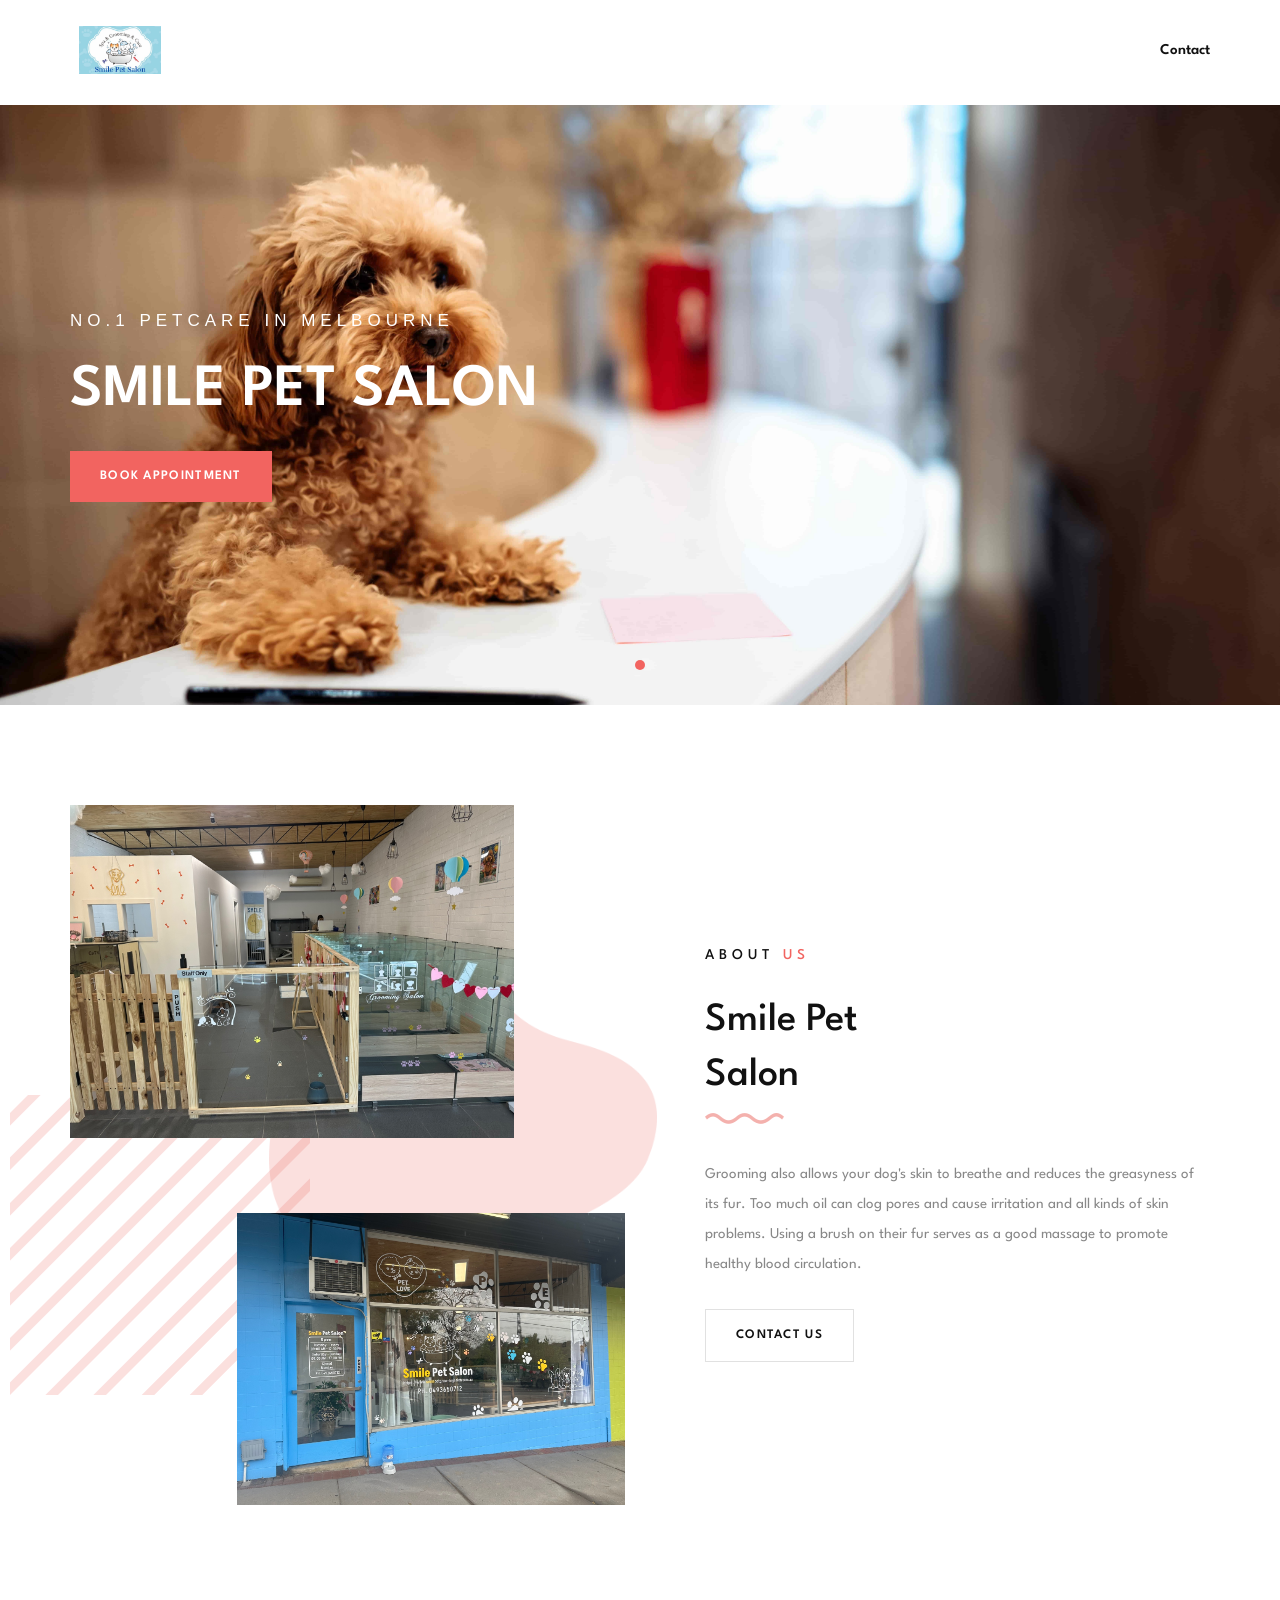
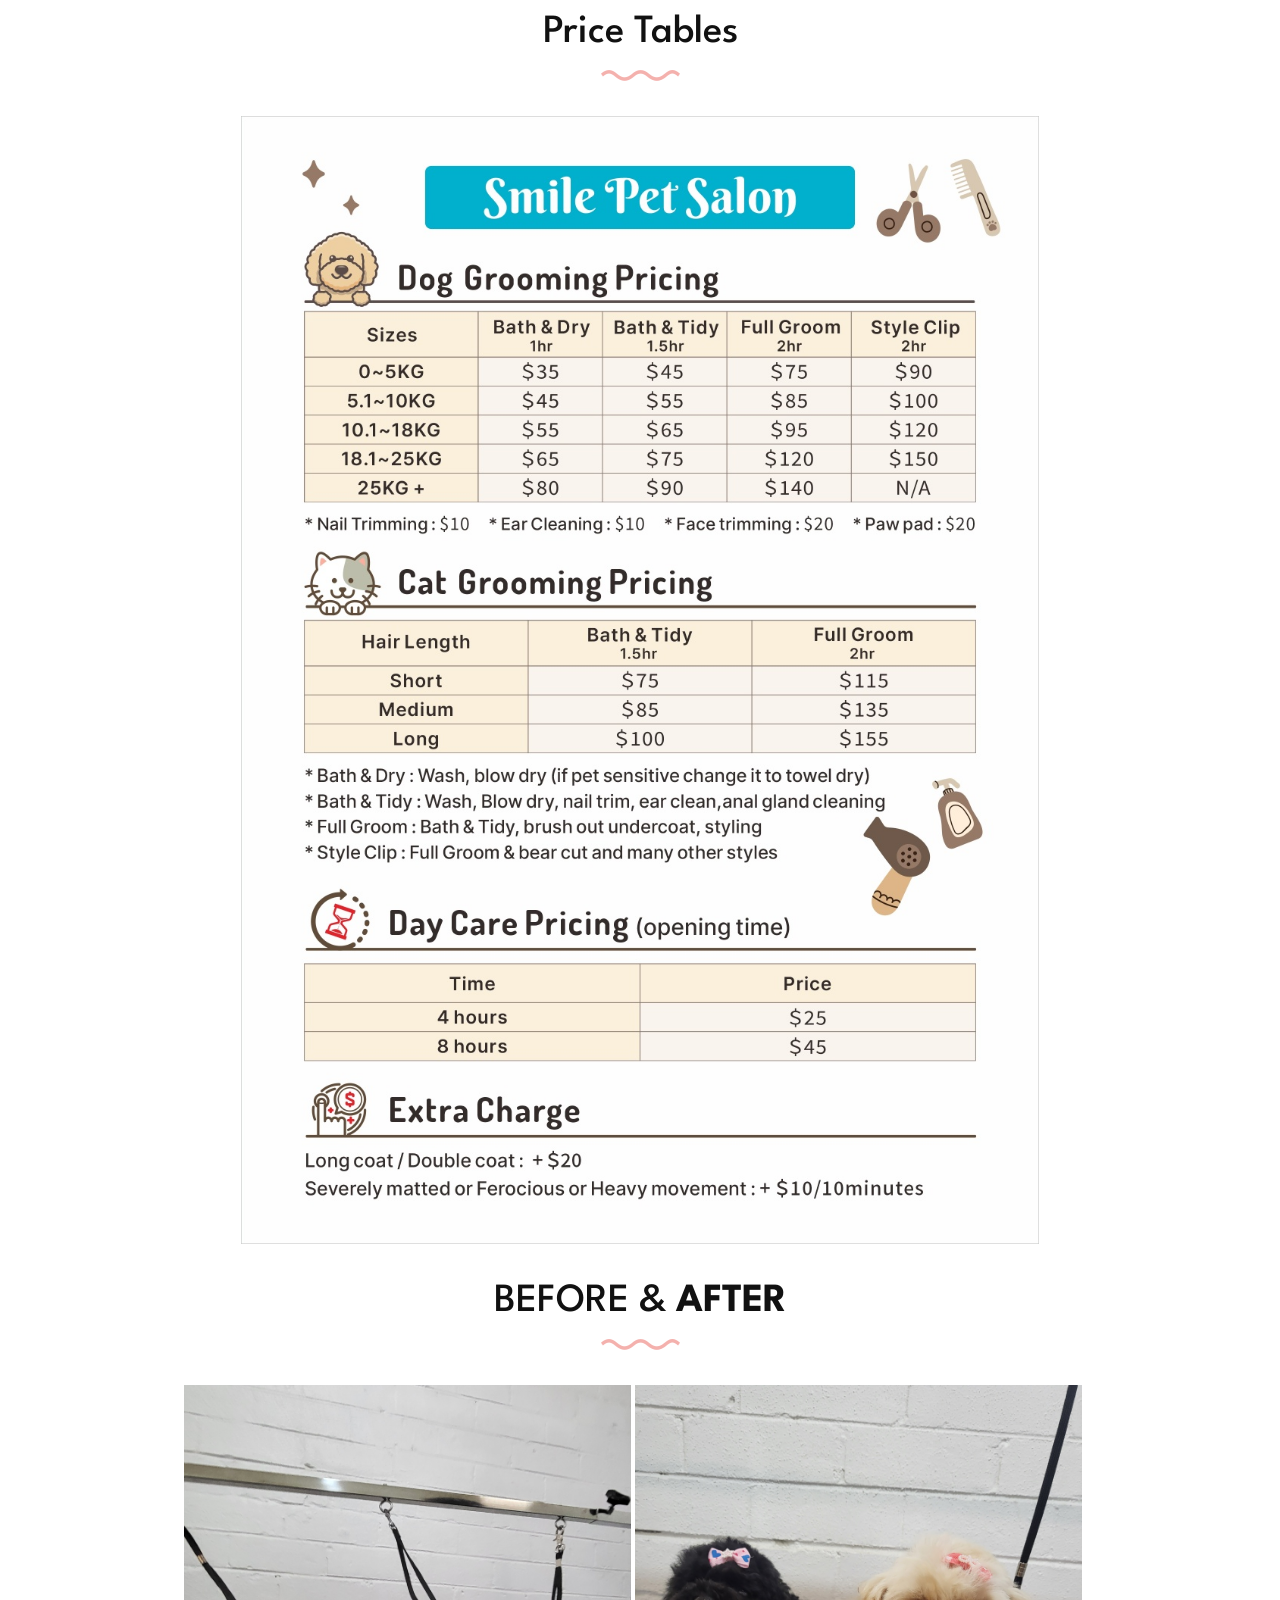
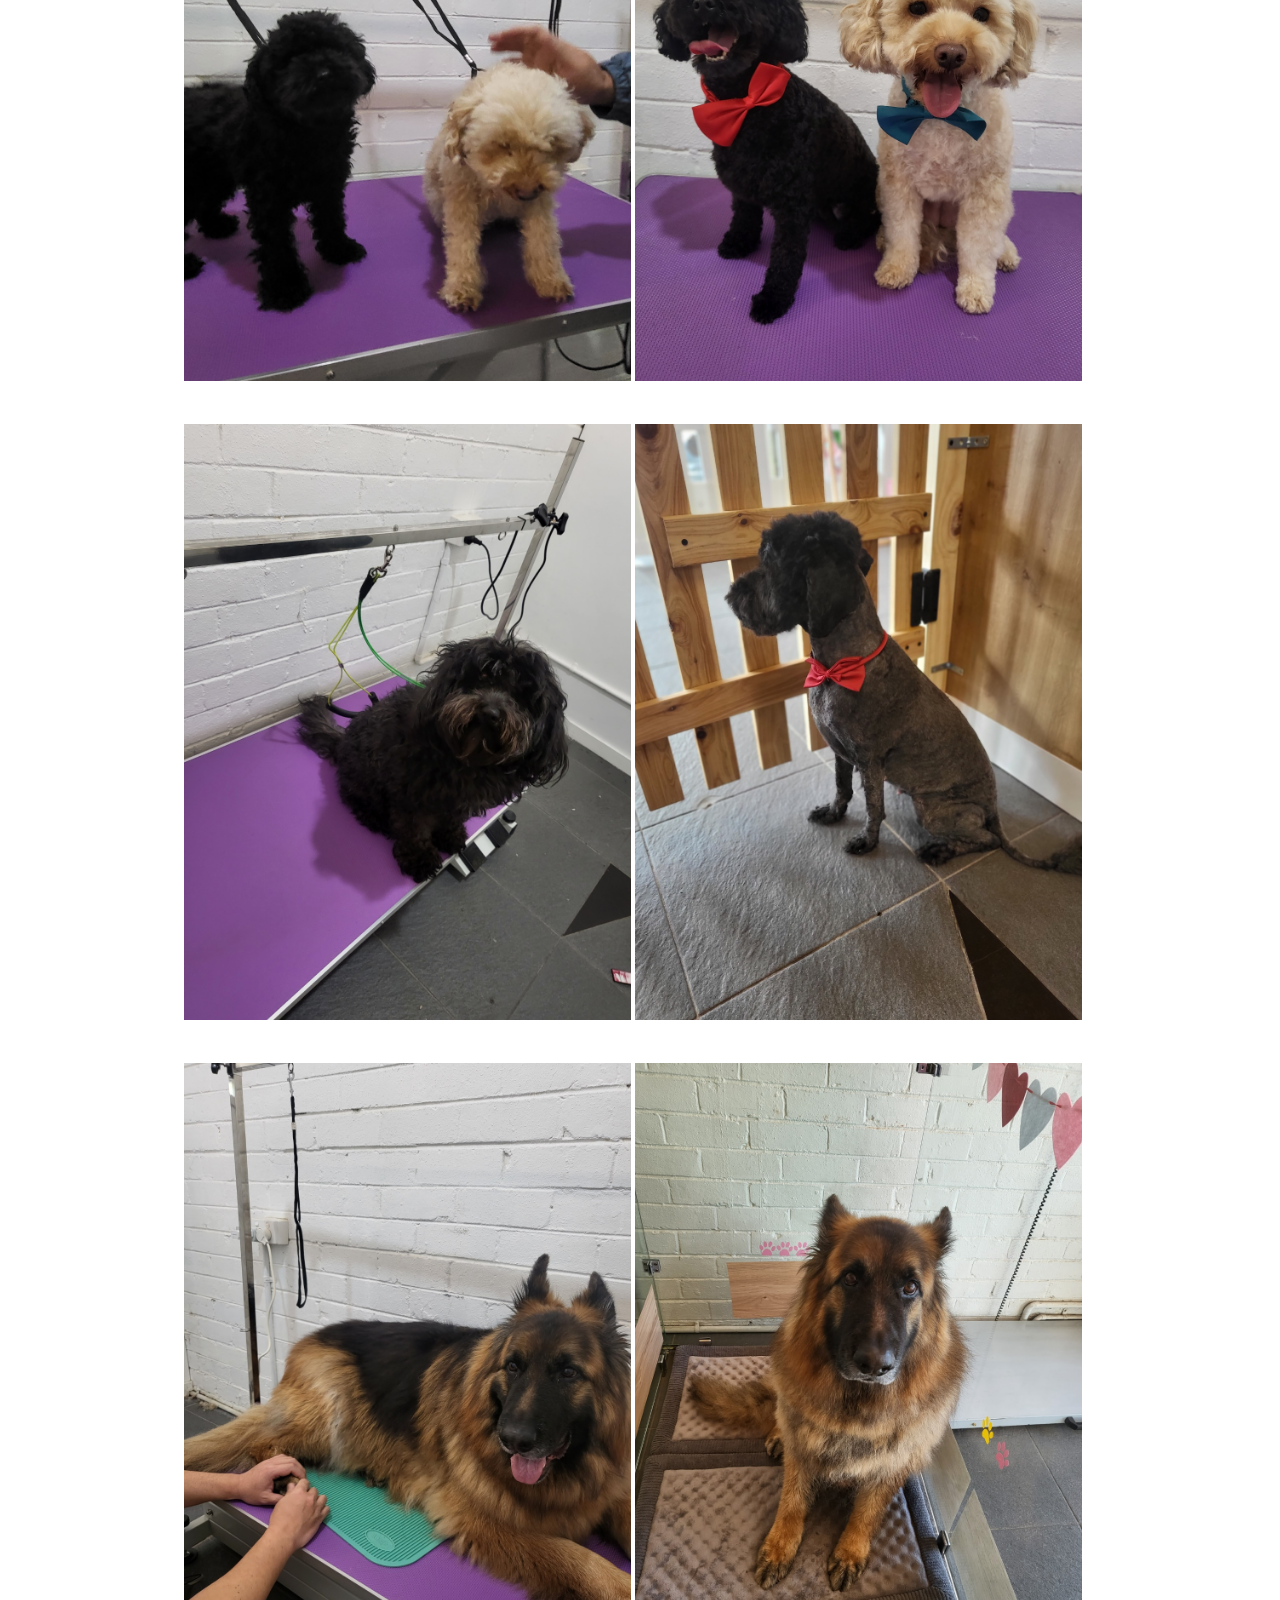
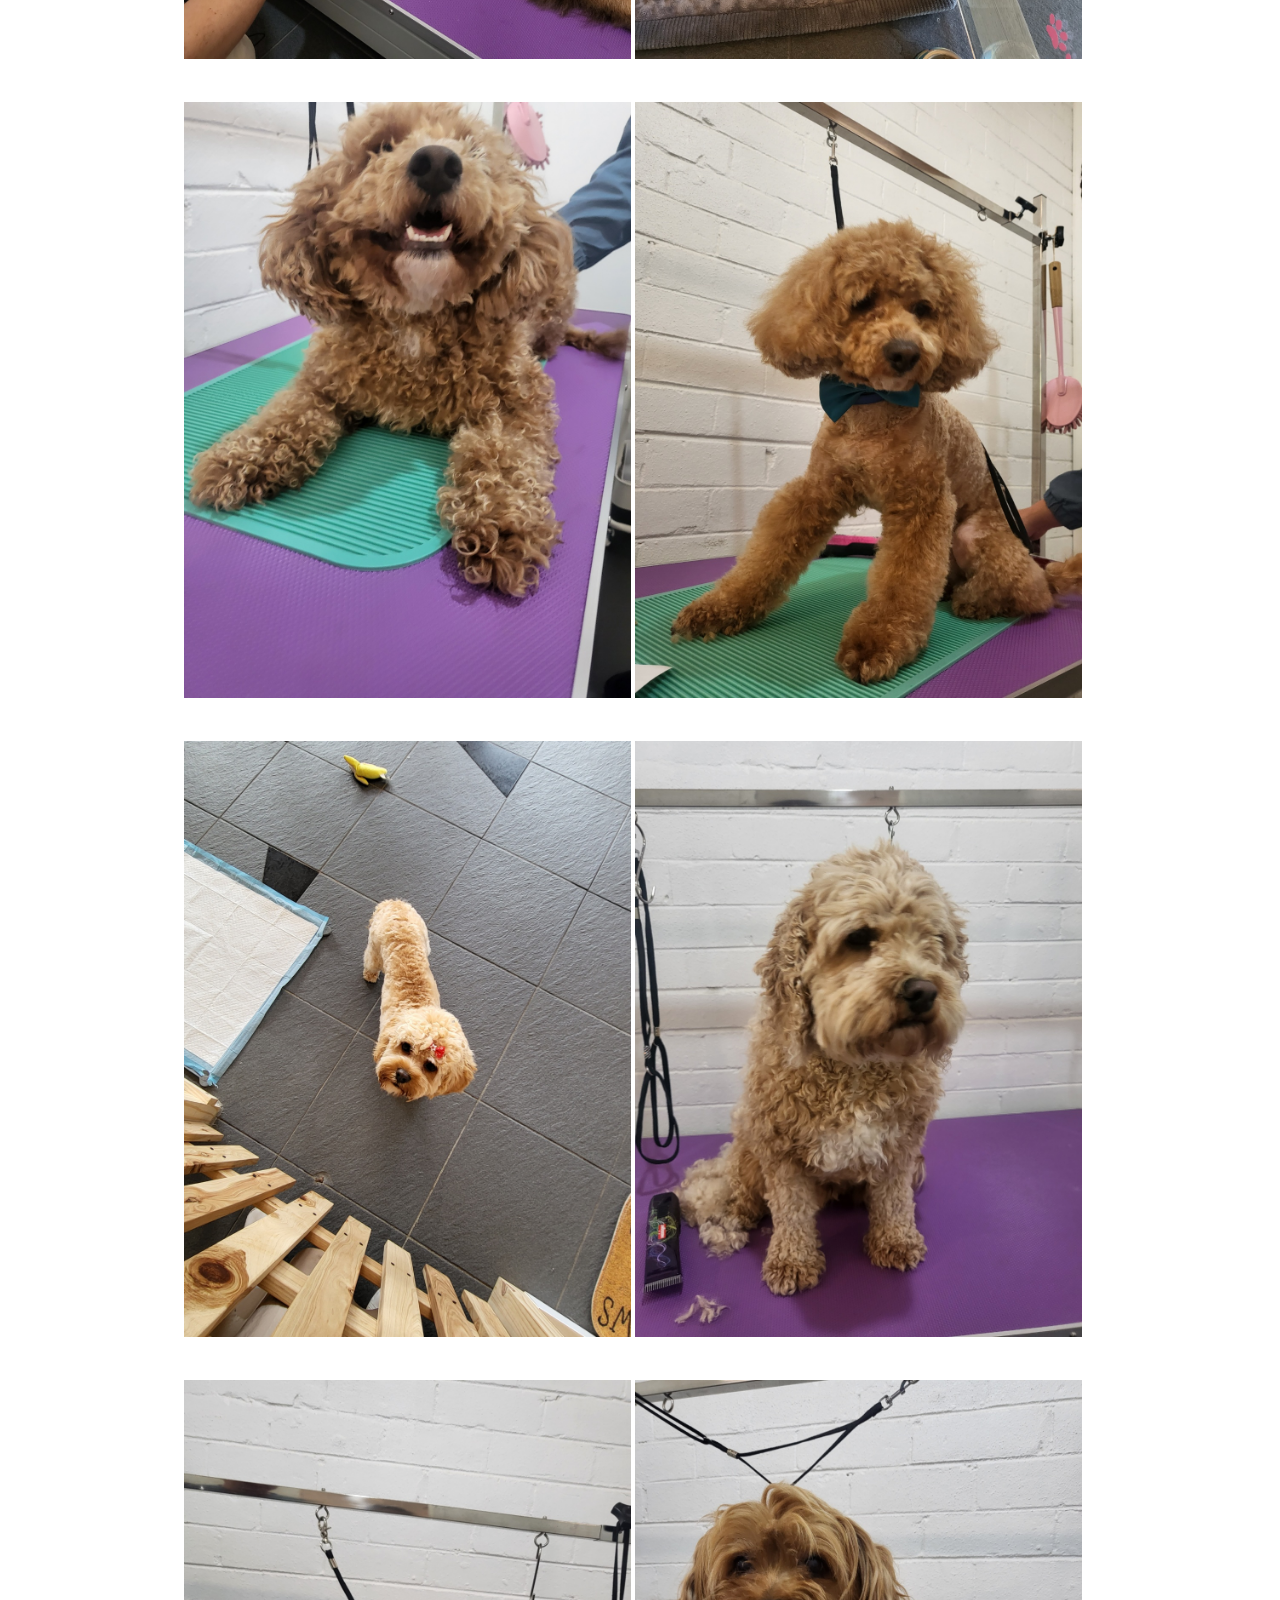
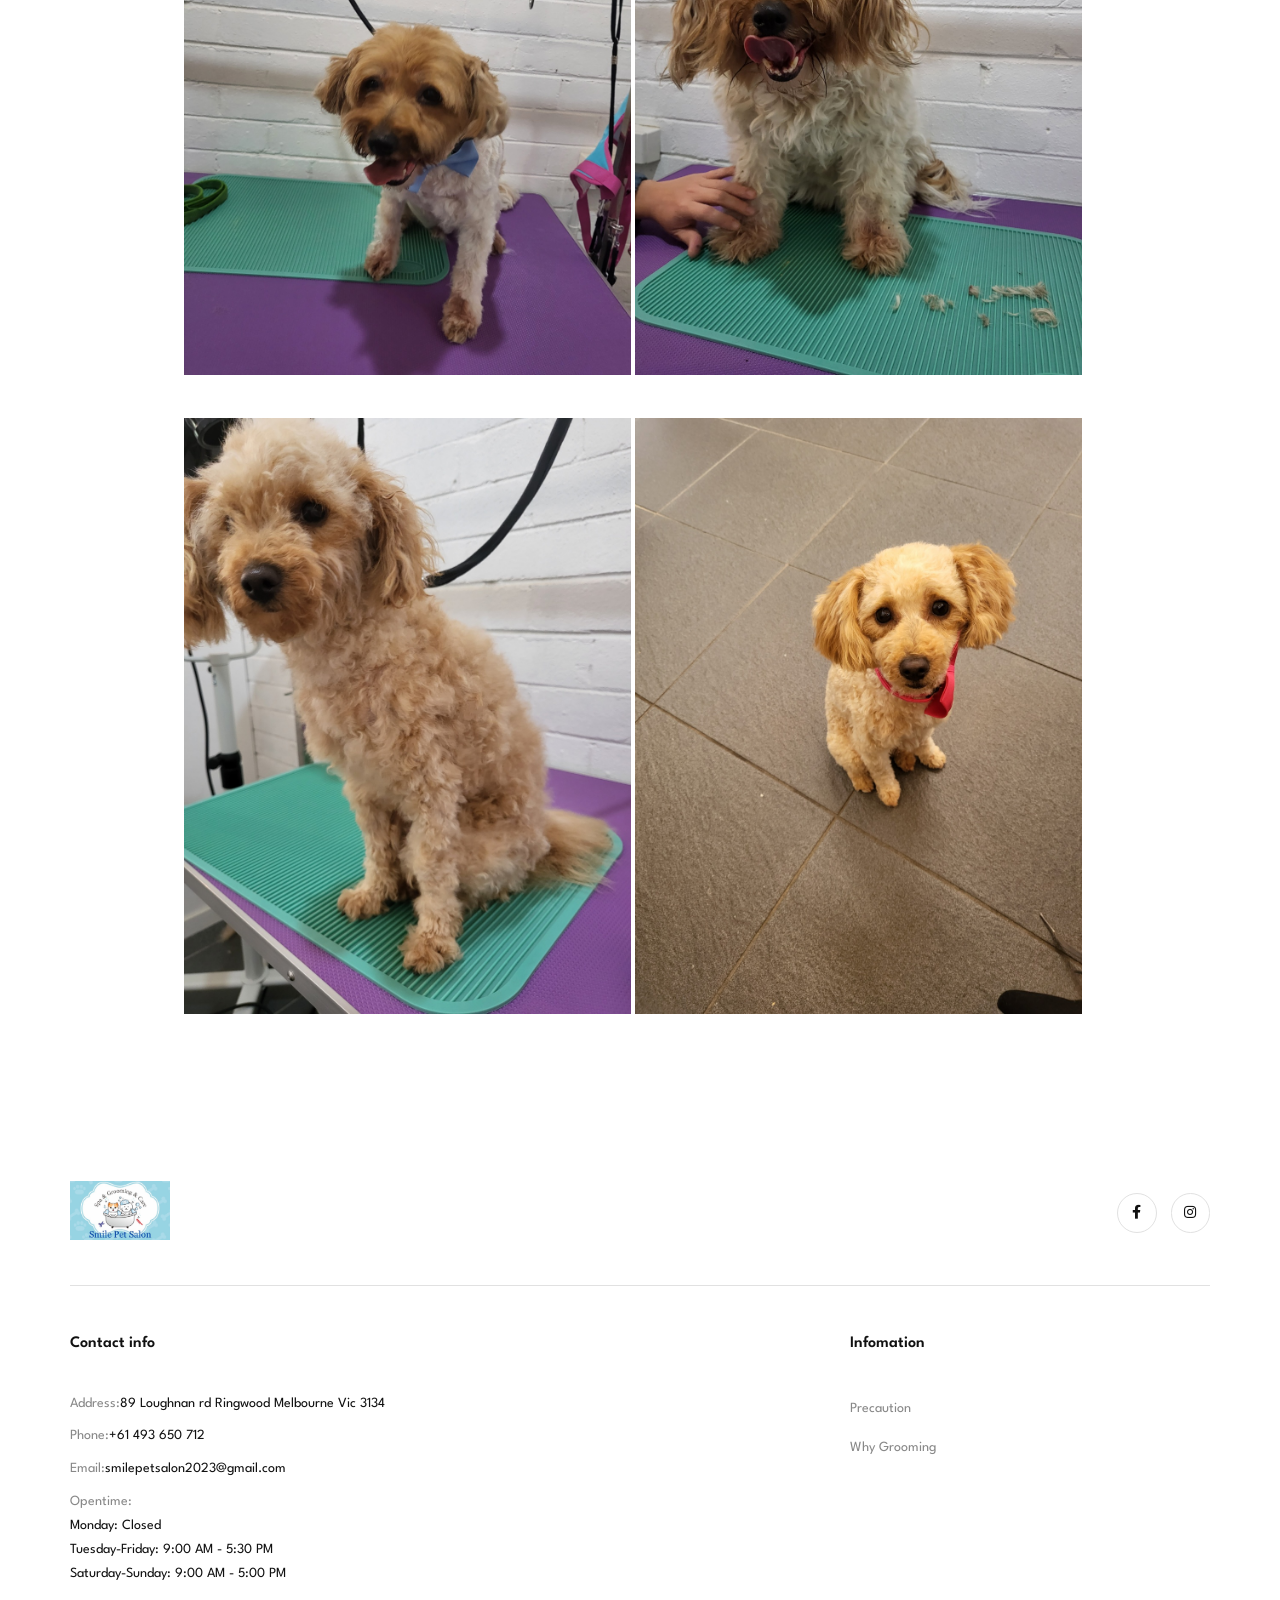
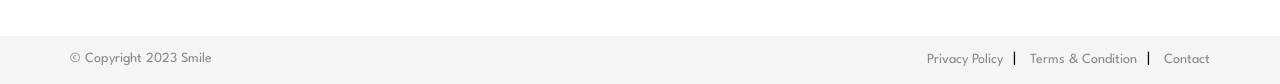
==== index.html @ 593b3abd "fix3" ====
<!DOCTYPE html>
<html lang="en">
  <head>
    <meta charset="UTF-8"/>
    <meta name="viewport" content="width=device-width, initial-scale=1.0, user-scalable=no"/>
    <meta http-equiv="X-UA-Compatible" content="ie=edge"/>
    <title>Smile Pet Grooming</title>
    <link rel="stylesheet" href="https://fonts.googleapis.com/css2?family=Spartan:wght@300;400;500;700;900&amp;display=swap"/>
    <link rel="shortcut icon" type="image/png" href="./assets/images/fav.png"/>
    <!--build:css assets/css/styles.min.css-->
    <link rel="stylesheet" href="assets/css/bootstrap.css"/>
    <link rel="stylesheet" href="https://cdnjs.cloudflare.com/ajax/libs/animate.css/4.0.0/animate.min.css"/>
    <link rel="stylesheet" href="assets/css/slick.min.css"/>
    <link rel="stylesheet" href="assets/css/fontawesome.css"/>
    <link rel="stylesheet" href="assets/css/jquery.modal.min.css"/>
    <link rel="stylesheet" href="assets/css/bootstrap-drawer.min.css"/>
    <link rel="stylesheet" href="assets/css/style.css"/>

    <link rel="stylesheet" href="assets/css/custom.css"/>
    <!--endbuild-->
  </head>
  <body>
    <!-- header -->
    <div class="header -one">
      <div class="menu -style-1">
        <div class="container">
          <div class="menu__wrapper"><a class="menu-logo" href="index.html"><img src="/assets/images/add3/logo.jpeg" alt="Logo"/></a>
                  <div class="navigator ">
                    <ul>
                      <!-- <li><a href="./service-list.html">Services</a></li>
                      <li><a href="./about.html">About</a></li> -->
                      <li><a href="./contact.html">Contact</a></li>
                    </ul>
                  </div>
                  <div class="menu-functions -black">
                    <a class="menu-icon -navbar" href="#">
                      <div class="bar"></div>
                      <div class="bar"></div>
                      <div class="bar"></div>
                    </a>
                  </div>
                  
          </div>
        </div>
      </div>
    </div>
    <div id="content">
          <div class="slider -style-1 slider-arrow-middle">
            <div class="slider__carousel">
              <div class="slider__carousel__item slider-1">
                <div class="container">
                  <div class="slider-background"><img class="slider-background" src="assets/images/main02-min.jpeg" alt="Slider background"/></div>
                  <div class="slider-content">
                    <h5 class="slider-content__subtitle" data-animation-in="fadeInUp" data-animation-delay="0.1">No.1 Petcare in Melbourne</h5>
                    <h1 class="slider-content__title" data-animation-in="fadeInUp" data-animation-delay="0.2">SMILE PET SALON
                    </h1>
                    <div data-animation-in="fadeInUp" data-animation-out="fadeInDown" data-animation-delay="0.4"><a class="btn -red" href="./contact.html">Book Appointment</a>
                    </div>
                  </div>
                </div>
              </div>
              
            </div>
          </div>
      <div class="introduction-one">
        <div class="container">
          <div class="row align-items-center">
            <div class="col-12 col-md-6">
              <div class="introduction-one-image">
                <div class="introduction-one-image__detail"><img src="assets/images/add4/about1.jpeg" alt="background" style="z-index: 4;"/><img src="assets/images/add4/about3.jpeg" alt="background"/></div>
                <div class="introduction-one-image__background">
                  <div class="background__item">
                    <div class="wrapper" ref="{bg1}"><img data-depth="0.5" src="assets/images/introduction/IntroductionOne/bg1.png" alt="background"/></div>
                  </div>
                  <div class="background__item">
                    <div class="wrapper" ref="{bg2}"><img data-depth="0.3" data-invert-x="" data-invert-y="" src="assets/images/introduction/IntroductionOne/bg2.png" alt="background"/></div>
                  </div>
                </div>
              </div>
            </div>
            <div class="col-12 col-md-6">
              <div class="introduction-one-content">
                <h5>ABOUT<span> US</span></h5>
                      <div class="section-title " style="margin-bottom: 1.875em">
                        <h2>Smile Pet </br> Salon</h2><img src="assets/images/introduction/IntroductionOne/content-deco.png" alt="Decoration"/>
                      </div>
                <p>Grooming also allows your dog's skin to breathe and reduces the greasyness of its fur. Too much oil can clog pores and cause irritation and all kinds of skin problems. Using a brush on their fur serves as a good massage to promote healthy blood circulation.</p>
                <a class="btn -white" href="./contact.html">Contact Us</a>
              </div>
            </div>
          </div>
        </div>
      </div>
      
      <div class="product-slide">

        <!-- price -->
        <div class="container">
            <div class="section-title -center" style="margin-bottom: 1.875em">
                <h2>Price Tables</h2><img src="assets/images/introduction/IntroductionOne/content-deco.png" alt="Decoration"/>
            </div>
            <div class="price-wrapper">
                <div class="priceBox">
                    <img src="/assets/images/add4/priceTable.jpeg" alt="">
                </div>
            </div>
        </div>

        <!-- Garden -->
        <!-- <div class="container">
          <div class="row align-items-center">
            <div class="col-12 col-md-6">
              <div class="introduction-one-image">
                <div class="introduction-one-image__detail">
                  <img id="introductionImage" src="assets/images/add4/garden.jpg" alt="background"/>
                </div>
                <div class="introduction-one-image__background">
                  <div class="background__item">
                    <div class="wrapper" ref="{bg1}"><img data-depth="0.5" src="assets/images/introduction/IntroductionOne/bg1.png" alt="background"/></div>
                  </div>
                  <div class="background__item">
                    <div class="wrapper" ref="{bg2}"><img data-depth="0.3" data-invert-x="" data-invert-y="" src="assets/images/introduction/IntroductionOne/bg2.png" alt="background"/></div>
                  </div>
                </div>
              </div>
            </div>
            <div class="col-12 col-md-6">
              <div class="introduction-one-content">

                      <div class="section-title " style="margin-bottom: 1.875em">
                        <h2><strong>GARDEN</strong> </br> for calm down!</h2><img src="assets/images/introduction/IntroductionOne/content-deco.png" alt="Decoration"/>
                      </div>
                <p>In our tranquil Garden of Calm, pets find peace amidst blooming tranquility, a perfect pause in their pampering journey.</p>

              </div>
            </div>
          </div>
        </div> -->



      <!-- BEFORE AFTER -->
      <div class="container">
        <div class="section-title -center" style="margin: 1.875em 0">
            <h2>BEFORE & <strong>AFTER</strong></h2><img src="assets/images/introduction/IntroductionOne/content-deco.png" alt="Decoration"/>
        </div>
        <div class="BA_wrapper">
            <!-- 1 -->
            <div class="BA_Box">
                <img class="BA_Image" src="/assets/images/add4/BA/b1.jpeg" alt="">
                <img class="BA_Image" src="/assets/images/add4/BA/a1.jpeg" alt="">
            </div>
            <h4 class="BA_caption"></h4>
            <!-- 2 -->
            <div class="BA_Box">
              <img class="BA_Image" src="/assets/images/add4/BA/b2.jpeg" alt="">
              <img class="BA_Image" src="/assets/images/add4/BA/a2.jpeg" alt="">
            </div>
            <h4 class="BA_caption"></h4>
            <!-- 3 -->
            <div class="BA_Box">
              <img class="BA_Image" src="/assets/images/add4/BA/b3.jpeg" alt="">
              <img class="BA_Image" src="/assets/images/add4/BA/a3.jpeg" alt="">
            </div>
            <h4 class="BA_caption"></h4>
            <!-- 4 -->
            <div class="BA_Box">
              <img class="BA_Image" src="/assets/images/add4/BA/b4.jpeg" alt="">
              <img class="BA_Image" src="/assets/images/add4/BA/a4.jpeg" alt="">
            </div>
            <h4 class="BA_caption"></h4>
            <!-- 5 -->
            <div class="BA_Box">
              <img class="BA_Image" src="/assets/images/add4/BA/b5.jpeg" alt="">
              <img class="BA_Image" src="/assets/images/add4/BA/a5.jpeg" alt="">
            </div>
            <h4 class="BA_caption"></h4>
            <!-- 6 -->
            <div class="BA_Box">
              <img class="BA_Image" src="/assets/images/add4/BA/b6.jpeg" alt="">
              <img class="BA_Image" src="/assets/images/add4/BA/a6.jpeg" alt="">
            </div>
            <h4 class="BA_caption"></h4>
            <!-- 7 -->
            <div class="BA_Box">
              <img class="BA_Image" src="/assets/images/add4/BA/b7.jpeg" alt="">
              <img class="BA_Image" src="/assets/images/add4/BA/a7.jpeg" alt="">
            </div>
            <h4 class="BA_caption"></h4>
        </div>
      </div>




    </div>
      
    
      

      <!-- footer -->
      <div class="footer-one">
        <div class="container">
          <div class="footer-one__header">
            <div class="footer-one__header__logo"><a href="/homepages/homepage1"><img src="/assets/images/add3/logo.jpeg" alt="Logo"/></a></div>
            
            <div class="footer-one__header__social">
                    <div class="social-icons -border">
                      <ul>
                        <li><a href="https://www.facebook.com/profile.php?id=61552562766010" style="'color: undefined'"><i class="fab fa-facebook-f"></i></a></li>
                        <!-- <li><a href="https://twitter.com" style="'color: undefined'"><i class="fab fa-twitter"></i></a></li> -->
                        <li><a href="https://www.instagram.com/smilepetsalon/" style="'color: undefined'"><i class="fab fa-instagram"> </i></a></li>
                        <!-- <li><a href="https://www.youtube.com/" style="'color: undefined'"><i class="fab fa-youtube"></i></a></li> -->
                      </ul>
                    </div>
            </div>
          </div>
          <div class="footer-one__body">
            <div class="row">
              <div class="col-12 col-md-6 col-lg-8">
                <div class="footer__section -info">
                  <h5 class="footer-title">Contact info</h5>
                  <p>Address:<span>89 Loughnan rd Ringwood Melbourne Vic 3134</span></p>
                  <p>Phone:<span>+61 493 650 712</span></p>
                  <p>Email:<span>smilepetsalon2023@gmail.com</span></p>
                  <p>Opentime:<span><br>Monday: Closed <br> Tuesday-Friday: 9:00 AM - 5:30 PM <br> Saturday-Sunday: 9:00 AM - 5:00 PM</span></p>

                </div>
              </div>
              <div class="col-12 col-md-6 col-lg-4">
                <div class="footer__section -links">
                  <div class="row">
                    
                    <div class="col-12 col-sm-6">
                      <h5 class="footer-title">Infomation</h5>
                      <ul>
                        <!-- <li><a href="about.html">About us</a></li> -->
                        <li><a href="./precaution.html">Precaution</a></li>
                        <li><a href="./whygrooming.html">Why Grooming</a></li>
                        <!-- <li><a href="contact.html">Terms &amp; Condition</a></li> -->
                      </ul>
                    </div>
                  </div>
                </div>
              </div>
            </div>
          </div>
        </div>
        <div class="footer-one__footer">
          <div class="container">
            <div class="footer-one__footer__wrapper">
              <p>© Copyright 2023 Smile</p>
              <ul>
                <li><a href="contact.html">Privacy Policy</a></li>
                <li><a href="contact.html">Terms &amp; Condition</a></li>
                <li><a href="contact.html">Contact</a></li>
              </ul>
            </div>
          </div>
        </div>
      </div>



      <!-- mobile drawer -->

      <div class="drawer drawer-right slide" id="mobile-menu-drawer" tabindex="-1" role="dialog" aria-labelledby="drawer-demo-title" aria-hidden="true">
        <div class="drawer-content drawer-content-scrollable" role="document">
          <div class="drawer-body">
            <div class="cart-sidebar">
              <div class="cart-items__wrapper">
                <div class="navigation-sidebar">

                  <div class="navigator-mobile">
                    <ul>
                      <li><a href="index.html">Home</a></li>
                      <!-- <li><a href="services.html">Services</a></li>
                      <li><a href="about.html">About</a></li> -->

                      <li><a href="contact.html">Contact</a></li>
                    </ul>
                  </div>
                  
                  <div class="social-icons ">
                    <ul>
                      <li><a href="https://www.facebook.com/profile.php?id=61552562766010" style="'color: undefined'"><i class="fab fa-facebook-f"></i></a></li>
                      <li><a href="https://www.instagram.com/smilepetsalon/" style="'color: undefined'"><i class="fab fa-instagram"> </i></a></li>
                    </ul>
                  </div>
                </div>
              </div>
            </div>
          </div>
        </div>
      </div>
      
    </div>
    <!--build:js assets/js/main.min.js-->
    <script src="./assets/js/jquery-3.5.1.min.js"></script>
    <script src="./assets/js/parallax.min.js"></script>
    <script src="./assets/js/slick.min.js"></script>
    <script src="./assets/js/jquery.validate.min.js"></script>
    <script src="./assets/js/jquery.modal.min.js"></script>
    <script src="./assets/js/bootstrap-drawer.min.js"></script>
    <script src="./assets/js/jquery.countdown.min.js"></script>
    <script src="./assets/js/main.min.js"></script>
    <!--endbuild-->
  </body>
</html>
---- assets/css/style.css ----
html,
body {
  padding: 0;
  margin: 0;
  font-family: "Spartan", sans-serif;
  font-weight: normal;
  font-size: 16px; }
  @media only screen and (max-width: 992px) {
    html,
    body {
      font-size: 15px; }
    
    }
  @media only screen and (max-width: 768px) {
    html,
    body {
      font-size: 14px; } 
    
      
    }

* {
  box-sizing: border-box; }

html {
  line-height: 1;
  /* 1 */
  -webkit-text-size-adjust: 100%;
  /* 2 */ }

body {
  margin: 0;
  overflow-x: hidden; }

main {
  display: block; }

h1,
h2,
h3,
h4,
h5,
h6,
p,
ul,
li {
  margin: 0;
  padding: 0; }

hr {
  box-sizing: content-box;
  /* 1 */
  height: 1;
  /* 1 */
  overflow: visible;
  /* 2 */ }

pre {
  font-family: monospace, monospace;
  /* 1 */
  font-size: 1em;
  /* 2 */ }

a {
  background-color: transparent; }

abbr[title] {
  border-bottom: none;
  /* 1 */
  text-decoration: underline;
  /* 2 */
  text-decoration: underline dotted;
  /* 2 */ }

b,
strong {
  font-weight: bolder; }

code,
kbd,
samp {
  font-family: monospace, monospace;
  /* 1 */
  font-size: 1em;
  /* 2 */ }

small {
  font-size: 80%; }

sub,
sup {
  font-size: 75%;
  line-height: 0;
  position: relative;
  vertical-align: baseline; }

sub {
  bottom: -0.25em; }

sup {
  top: -0.5em; }

img {
  border-style: none; }

button {
  cursor: pointer; }

button,
input,
optgroup,
select,
textarea {
  font-family: inherit;
  /* 1 */
  font-size: 100%;
  /* 1 */
  line-height: 1.15;
  /* 1 */
  margin: 0;
  /* 2 */ }

button,
input {
  /* 1 */
  overflow: visible; }

button,
select {
  /* 1 */
  text-transform: none; }

button:focus,
select:focus {
  outline: 0;
  box-shadow: none; }

input:focus {
  outline: 0; }

button,
[type="button"],
[type="reset"],
[type="submit"] {
  -webkit-appearance: button; }

button::-moz-focus-inner,
[type="button"]::-moz-focus-inner,
[type="reset"]::-moz-focus-inner,
[type="submit"]::-moz-focus-inner {
  border-style: none;
  padding: 0; }

button:-moz-focusring,
[type="button"]:-moz-focusring,
[type="reset"]:-moz-focusring,
[type="submit"]:-moz-focusring {
  outline: 1px dotted ButtonText; }

fieldset {
  padding: 0.35em 0.75em 0.625em; }

legend {
  box-sizing: border-box;
  /* 1 */
  color: inherit;
  /* 2 */
  display: table;
  /* 1 */
  max-width: 100%;
  /* 1 */
  padding: 0;
  /* 3 */
  white-space: normal;
  /* 1 */ }

progress {
  vertical-align: baseline; }

textarea {
  overflow: auto; }

[type="checkbox"],
[type="radio"] {
  box-sizing: border-box;
  /* 1 */
  padding: 0;
  /* 2 */ }

[type="number"]::-webkit-inner-spin-button,
[type="number"]::-webkit-outer-spin-button {
  height: auto; }

[type="search"] {
  -webkit-appearance: textfield;
  /* 1 */
  outline-offset: -2px;
  /* 2 */ }

[type="search"]::-webkit-search-decoration {
  -webkit-appearance: none; }

::-webkit-file-upload-button {
  -webkit-appearance: button;
  /* 1 */
  font: inherit;
  /* 2 */ }

details {
  display: block; }

summary {
  display: list-item; }

template {
  display: none; }

[hidden] {
  display: none; }

@font-face {
  font-family: "Braga";
  src: url("../fonts/BragaRegular.eot");
  src: url("../fonts/BragaRegular.eot") format("embedded-opentype"), url("../fonts/BragaRegular.woff") format("woff"), url("../fonts/BragaRegular.woff2") format("woff2"), url("../fonts/BragaRegular.ttf") format("truetype"), url("../fonts/BragaRegular.otf") format("opentype"); }

.container-full-half {
  max-width: 1700px;
  width: 100%;
  padding-right: 35px;
  padding-left: 35px;
  margin-right: auto;
  margin-left: auto; }
  @media (max-width: 1199.98px) {
    .container-full-half {
      padding-left: 15px;
      padding-right: 15px; } }

.accordion-group {
  border-bottom: 1px solid #e1e1e1;
  padding: 1.25em 0; }
  .accordion-group:last-child {
    border-bottom: 0; }
  .accordion-group.active .accordion-header:after {
    content: "\f106"; }

.accordion-header {
  cursor: pointer; }
  .accordion-header:after {
    content: "\f107";
    font-family: "Font Awesome 5 Pro";
    display: inline-block;
    font-size: 14px;
    float: right;
    font-weight: 500; }
  .accordion-header > a {
    color: #111;
    font-size: 1.25em;
    font-weight: 600;
    text-decoration: none;
    line-height: 1;
    transition: 0.2s ease-in-out;
    cursor: pointer; }
    .accordion-header > a:hover {
      color: #f26460; }

.accordion-content {
  margin-left: 0;
  margin-top: 0.9375em; }

.add-to-cart {
  position: relative;
  height: 3.125em;
  display: inline-block;
  padding: 0 1.875em 0 4.375em;
  border-radius: 999px;
  border: 1px solid #e1e1e1;
  cursor: pointer;
  transition: 0.2s ease-in-out; }
  .add-to-cart.-dark, .blog-sidebar__section.-newsletter .blog-sidebar-newsletter .mc-form button.add-to-cart, .footer-one__header__newsletter .footer-one-newsletter .mc-form button.add-to-cart {
    background-color: #111; }
    .add-to-cart.-dark h5, .blog-sidebar__section.-newsletter .blog-sidebar-newsletter .mc-form button.add-to-cart h5, .footer-one__header__newsletter .footer-one-newsletter .mc-form button.add-to-cart h5 {
      color: #fff; }
  .add-to-cart.-disable {
    pointer-events: none;
    cursor: not-allowed;
    opacity: 0.5;
    padding: 0 4.375em 0 1.875em; }
    .add-to-cart.-disable .btn, .add-to-cart.-disable .blog-sidebar__section.-newsletter .blog-sidebar-newsletter .mc-form button, .blog-sidebar__section.-newsletter .blog-sidebar-newsletter .mc-form .add-to-cart.-disable button, .add-to-cart.-disable .paginator li button, .paginator li .add-to-cart.-disable button, .add-to-cart.-disable .category-two .slick-arrow, .category-two .add-to-cart.-disable .slick-arrow, .add-to-cart.-disable .footer-one__header__newsletter .footer-one-newsletter .mc-form button, .footer-one__header__newsletter .footer-one-newsletter .mc-form .add-to-cart.-disable button, .add-to-cart.-disable .footer-two__content .footer-two-newsletter .mc-form button, .footer-two__content .footer-two-newsletter .mc-form .add-to-cart.-disable button, .add-to-cart.-disable .product-detail__slide-two__small .slick-arrow, .product-detail__slide-two__small .add-to-cart.-disable .slick-arrow, .add-to-cart.-disable .product-tab-slide__content .slick-arrow, .product-tab-slide__content .add-to-cart.-disable .slick-arrow, .add-to-cart.-disable .slider.-style-3 .slider__carousel .slick-arrow, .slider.-style-3 .slider__carousel .add-to-cart.-disable .slick-arrow, .add-to-cart.-disable .testimonial-three .slick-arrow, .testimonial-three .add-to-cart.-disable .slick-arrow {
      left: 100%;
      transform: translateX(-100%); }
  .add-to-cart .btn, .add-to-cart .blog-sidebar__section.-newsletter .blog-sidebar-newsletter .mc-form button, .blog-sidebar__section.-newsletter .blog-sidebar-newsletter .mc-form .add-to-cart button, .add-to-cart .paginator li button, .paginator li .add-to-cart button, .add-to-cart .category-two .slick-arrow, .category-two .add-to-cart .slick-arrow, .add-to-cart .footer-one__header__newsletter .footer-one-newsletter .mc-form button, .footer-one__header__newsletter .footer-one-newsletter .mc-form .add-to-cart button, .add-to-cart .footer-two__content .footer-two-newsletter .mc-form button, .footer-two__content .footer-two-newsletter .mc-form .add-to-cart button, .add-to-cart .product-detail__slide-two__small .slick-arrow, .product-detail__slide-two__small .add-to-cart .slick-arrow, .add-to-cart .product-tab-slide__content .slick-arrow, .product-tab-slide__content .add-to-cart .slick-arrow, .add-to-cart .slider.-style-3 .slider__carousel .slick-arrow, .slider.-style-3 .slider__carousel .add-to-cart .slick-arrow, .add-to-cart .testimonial-three .slick-arrow, .testimonial-three .add-to-cart .slick-arrow {
    position: absolute;
    left: 0;
    top: 0;
    height: 3.84615em;
    width: 3.84615em;
    padding: 0;
    line-height: 3.84615em;
    transition: 0.2s ease-in-out; }
  .add-to-cart h5 {
    color: #111;
    font-size: 0.8125em;
    font-weight: 600;
    line-height: 3.84615em;
    text-transform: uppercase; }
  .add-to-cart:hover {
    padding: 0 4.375em 0 1.875em; }
    .add-to-cart:hover .btn, .add-to-cart:hover .blog-sidebar__section.-newsletter .blog-sidebar-newsletter .mc-form button, .blog-sidebar__section.-newsletter .blog-sidebar-newsletter .mc-form .add-to-cart:hover button, .add-to-cart:hover .paginator li button, .paginator li .add-to-cart:hover button, .add-to-cart:hover .category-two .slick-arrow, .category-two .add-to-cart:hover .slick-arrow, .add-to-cart:hover .footer-one__header__newsletter .footer-one-newsletter .mc-form button, .footer-one__header__newsletter .footer-one-newsletter .mc-form .add-to-cart:hover button, .add-to-cart:hover .footer-two__content .footer-two-newsletter .mc-form button, .footer-two__content .footer-two-newsletter .mc-form .add-to-cart:hover button, .add-to-cart:hover .product-detail__slide-two__small .slick-arrow, .product-detail__slide-two__small .add-to-cart:hover .slick-arrow, .add-to-cart:hover .product-tab-slide__content .slick-arrow, .product-tab-slide__content .add-to-cart:hover .slick-arrow, .add-to-cart:hover .slider.-style-3 .slider__carousel .slick-arrow, .slider.-style-3 .slider__carousel .add-to-cart:hover .slick-arrow, .add-to-cart:hover .testimonial-three .slick-arrow, .testimonial-three .add-to-cart:hover .slick-arrow {
      left: 100%;
      transform: translateX(-100%); }

@media only screen and (max-width: 992px) {
  .benefits {
    font-size: 16px; } }

.benefits__item {
  display: flex;
  align-items: flex-start; }
  .benefits__item:hover .benefits__item__icon {
    animation: pulse 1s forwards; }
  @media only screen and (max-width: 992px) {
    .benefits__item {
      margin-bottom: 1.875em; } }
  .benefits__item__icon {
    width: 1.875em;
    margin-right: 1.5625em; }
    .benefits__item__icon img {
      height: 100%;
      width: 100%;
      object-fit: contain; }
  .benefits__item__content h5 {
    color: #111;
    font-size: 1em;
    font-weight: 500;
    line-height: 1;
    margin-bottom: 0.625em; }
  .benefits__item__content p {
    color: #111;
    font-size: 0.8125em;
    font-weight: normal;
    line-height: 1.69231em; }

@keyframes pulse {
  0% {
    transform: scale(1); }
  50% {
    transform: scale(1.2); }
  100% {
    transform: scale(1); } }

.blog-sidebar__section {
  padding-bottom: 2.5em;
  margin-bottom: 2.5em;
  border-bottom: 1px solid #e1e1e1; }
  .blog-sidebar__section:last-child {
    padding-bottom: 0;
    border-bottom: 0; }
  .blog-sidebar__section.-search form {
    position: relative; }
    .blog-sidebar__section.-search form input {
      background-color: #fff;
      border: 1px solid #e1e1e1;
      height: 3.125em;
      width: 100%;
      transition: 0.2s ease-in-out;
      -webkit-appearance: none;
      padding: 1.25rem;
      border-radius: 0px;
      color: #111;
      font-size: 0.8125rem;
      font-weight: normal;
      line-height: 3.125em; }
      .blog-sidebar__section.-search form input:focus {
        outline: 0; }
      .blog-sidebar__section.-search form input:-webkit-input-placeholder {
        color: #888;
        font-size: 0.8125rem;
        font-weight: normal;
        line-height: 3.125em; }
      .blog-sidebar__section.-search form input::-webkit-input-placeholder {
        color: #888;
        font-size: 0.8125rem;
        font-weight: normal;
        line-height: 3.125em; }
      .blog-sidebar__section.-search form input:-moz-input-placeholder {
        color: #888;
        font-size: 0.8125rem;
        font-weight: normal;
        line-height: 3.125em;
        line-height: -moz-block-height; }
      .blog-sidebar__section.-search form input::-moz-input-placeholder {
        color: #888;
        font-size: 0.8125rem;
        font-weight: normal;
        line-height: 3.125em;
        line-height: -moz-block-height; }
      .blog-sidebar__section.-search form input:-ms-input-placeholder {
        color: #888;
        font-size: 0.8125rem;
        font-weight: normal;
        line-height: 3.125em; }
      .blog-sidebar__section.-search form input::-ms-input-placeholder {
        color: #888;
        font-size: 0.8125rem;
        font-weight: normal;
        line-height: 3.125em; }
      .blog-sidebar__section.-search form input:-o-input-placeholder {
        color: #888;
        font-size: 0.8125rem;
        font-weight: normal;
        line-height: 3.125em; }
      .blog-sidebar__section.-search form input::-o-input-placeholder {
        color: #888;
        font-size: 0.8125rem;
        font-weight: normal;
        line-height: 3.125em; }
      .blog-sidebar__section.-search form input:input-placeholder {
        color: #888;
        font-size: 0.8125rem;
        font-weight: normal;
        line-height: 3.125em; }
      .blog-sidebar__section.-search form input::input-placeholder {
        color: #888;
        font-size: 0.8125rem;
        font-weight: normal;
        line-height: 3.125em; }
    .blog-sidebar__section.-search form button {
      position: absolute;
      top: 50%;
      right: 1.25em;
      transform: translateY(-50%);
      color: #111;
      font-size: 14px;
      font-weight: normal;
      text-decoration: none;
      line-height: 1;
      transition: 0.2s ease-in-out;
      cursor: pointer;
      background-color: transparent;
      border: 0; }
      .blog-sidebar__section.-search form button:hover {
        color: #f26460; }
  .blog-sidebar__section.-categories ul {
    list-style: none; }
    .blog-sidebar__section.-categories ul li {
      margin-bottom: 1.25em; }
      .blog-sidebar__section.-categories ul li a {
        color: #888;
        font-size: 0.9375em;
        font-weight: 500;
        text-decoration: none;
        line-height: 1;
        transition: 0.2s ease-in-out;
        cursor: pointer; }
        .blog-sidebar__section.-categories ul li a:hover {
          color: #111; }
        .blog-sidebar__section.-categories ul li a span {
          float: right; }
  .blog-sidebar__section.-polular-post .post-card-three {
    margin-bottom: 1.875em; }
  .blog-sidebar__section.-newsletter .blog-sidebar-newsletter .mc-form input[type="email"] {
    background-color: #fff;
    border: 1px solid #e1e1e1;
    height: 3.21429em;
    width: 100%;
    transition: 0.2s ease-in-out;
    -webkit-appearance: none;
    padding: 1.25rem;
    border-radius: 0px;
    color: #111;
    font-size: 0.8125rem;
    font-weight: normal;
    line-height: 3.21429em;
    margin-bottom: 1.07143em; }
    .blog-sidebar__section.-newsletter .blog-sidebar-newsletter .mc-form input[type="email"]:focus {
      outline: 0; }
    .blog-sidebar__section.-newsletter .blog-sidebar-newsletter .mc-form input[type="email"]:-webkit-input-placeholder {
      color: #888;
      font-size: 0.8125rem;
      font-weight: normal;
      line-height: 3.21429em; }
    .blog-sidebar__section.-newsletter .blog-sidebar-newsletter .mc-form input[type="email"]::-webkit-input-placeholder {
      color: #888;
      font-size: 0.8125rem;
      font-weight: normal;
      line-height: 3.21429em; }
    .blog-sidebar__section.-newsletter .blog-sidebar-newsletter .mc-form input[type="email"]:-moz-input-placeholder {
      color: #888;
      font-size: 0.8125rem;
      font-weight: normal;
      line-height: 3.21429em;
      line-height: -moz-block-height; }
    .blog-sidebar__section.-newsletter .blog-sidebar-newsletter .mc-form input[type="email"]::-moz-input-placeholder {
      color: #888;
      font-size: 0.8125rem;
      font-weight: normal;
      line-height: 3.21429em;
      line-height: -moz-block-height; }
    .blog-sidebar__section.-newsletter .blog-sidebar-newsletter .mc-form input[type="email"]:-ms-input-placeholder {
      color: #888;
      font-size: 0.8125rem;
      font-weight: normal;
      line-height: 3.21429em; }
    .blog-sidebar__section.-newsletter .blog-sidebar-newsletter .mc-form input[type="email"]::-ms-input-placeholder {
      color: #888;
      font-size: 0.8125rem;
      font-weight: normal;
      line-height: 3.21429em; }
    .blog-sidebar__section.-newsletter .blog-sidebar-newsletter .mc-form input[type="email"]:-o-input-placeholder {
      color: #888;
      font-size: 0.8125rem;
      font-weight: normal;
      line-height: 3.21429em; }
    .blog-sidebar__section.-newsletter .blog-sidebar-newsletter .mc-form input[type="email"]::-o-input-placeholder {
      color: #888;
      font-size: 0.8125rem;
      font-weight: normal;
      line-height: 3.21429em; }
    .blog-sidebar__section.-newsletter .blog-sidebar-newsletter .mc-form input[type="email"]:input-placeholder {
      color: #888;
      font-size: 0.8125rem;
      font-weight: normal;
      line-height: 3.21429em; }
    .blog-sidebar__section.-newsletter .blog-sidebar-newsletter .mc-form input[type="email"]::input-placeholder {
      color: #888;
      font-size: 0.8125rem;
      font-weight: normal;
      line-height: 3.21429em; }
  .blog-sidebar__section.-newsletter .blog-sidebar-newsletter .mc-form label {
    color: #111;
    font-size: 0.875em;
    font-weight: normal;
    line-height: 2em;
    display: block;
    margin-bottom: 1.25em; }
    .blog-sidebar__section.-newsletter .blog-sidebar-newsletter .mc-form label input {
      margin-right: 0.625em; }
  .blog-sidebar__section.-newsletter .blog-sidebar-newsletter .mc-form button {
    height: 3.46154em !important;
    padding: 0 2.30769em !important; }
  .blog-sidebar__section.-newsletter p {
    color: #111;
    font-size: 0.9375em;
    font-weight: normal;
    line-height: 1.86667em;
    margin-bottom: 1.33333em; }

.blog-sidebar__title {
  color: #111;
  font-size: 1.25em;
  font-weight: 700;
  line-height: 1;
  margin-bottom: 1.75em; }

.breadcrumb {
  text-align: center;
  background-image: url("../images/common/Breadcrumb/bg.png");
  background-size: cover;
  background-repeat: no-repeat;
  padding: 3.125em 0;
  margin-bottom: 6.25rem; }
  .breadcrumb h2 {
    color: #111;
    font-size: 3.125em;
    font-weight: 700;
    line-height: 1;
    margin-bottom: 0.4em; }
  .breadcrumb ul {
    list-style: none; }
    .breadcrumb ul li {
      display: inline-block; }
      .breadcrumb ul li.active {
        color: #f26460; }
      .breadcrumb ul li:last-child:after {
        display: none; }
      .breadcrumb ul li:after {
        content: "/";
        margin: 0 0.625em; }

.btn, .blog-sidebar__section.-newsletter .blog-sidebar-newsletter .mc-form button, .paginator li button, .category-two .slick-arrow, .footer-one__header__newsletter .footer-one-newsletter .mc-form button, .footer-two__content .footer-two-newsletter .mc-form button, .product-detail__slide-two__small .slick-arrow, .product-tab-slide__content .slick-arrow, .slider.-style-3 .slider__carousel .slick-arrow, .testimonial-three .slick-arrow {
  transition: 0.2s ease-in-out;
  font-size: 0.8125em;
  line-height: 1.625em;
  text-align: center;
  text-decoration: none;
  width: auto;
  height: auto;
  display: inline-block;
  padding: 1.15385em 2.30769em;
  text-transform: uppercase;
  font-weight: 600;
  border: 0;
  letter-spacing: 0.1em;
  -webkit-appearance: none;
  -moz-appearance: none;
  -ms-appearance: none;
  -o-appearance: none;
  appearance: none; }
  .btn.-disable, .blog-sidebar__section.-newsletter .blog-sidebar-newsletter .mc-form button.-disable, .paginator li button.-disable, .category-two .-disable.slick-arrow, .footer-one__header__newsletter .footer-one-newsletter .mc-form button.-disable, .footer-two__content .footer-two-newsletter .mc-form button.-disable, .product-detail__slide-two__small .-disable.slick-arrow, .product-tab-slide__content .-disable.slick-arrow, .slider.-style-3 .slider__carousel .-disable.slick-arrow, .testimonial-three .-disable.slick-arrow {
    pointer-events: none;
    cursor: not-allowed;
    opacity: 0.5; }
  .btn.-round, .blog-sidebar__section.-newsletter .blog-sidebar-newsletter .mc-form button.-round, .blog-sidebar__section.-newsletter .blog-sidebar-newsletter .mc-form .paginator li button, .paginator li .blog-sidebar__section.-newsletter .blog-sidebar-newsletter .mc-form button, .blog-sidebar__section.-newsletter .blog-sidebar-newsletter .mc-form .product-detail__slide-two__small button.slick-arrow, .product-detail__slide-two__small .blog-sidebar__section.-newsletter .blog-sidebar-newsletter .mc-form button.slick-arrow, .paginator li button, .category-two .-round.slick-arrow, .category-two .paginator li button.slick-arrow, .paginator li .category-two button.slick-arrow, .footer-one__header__newsletter .footer-one-newsletter .mc-form button.-round, .footer-one__header__newsletter .footer-one-newsletter .mc-form .paginator li button, .paginator li .footer-one__header__newsletter .footer-one-newsletter .mc-form button, .footer-one__header__newsletter .footer-one-newsletter .mc-form .product-detail__slide-two__small button.slick-arrow, .product-detail__slide-two__small .footer-one__header__newsletter .footer-one-newsletter .mc-form button.slick-arrow, .footer-two__content .footer-two-newsletter .mc-form button.-round, .footer-two__content .footer-two-newsletter .mc-form .paginator li button, .paginator li .footer-two__content .footer-two-newsletter .mc-form button, .footer-two__content .footer-two-newsletter .mc-form .product-detail__slide-two__small button.slick-arrow, .product-detail__slide-two__small .footer-two__content .footer-two-newsletter .mc-form button.slick-arrow, .product-detail__slide-two__small .slick-arrow, .product-tab-slide__content .-round.slick-arrow, .product-tab-slide__content .paginator li button.slick-arrow, .paginator li .product-tab-slide__content button.slick-arrow, .slider.-style-3 .slider__carousel .-round.slick-arrow, .slider.-style-3 .slider__carousel .paginator li button.slick-arrow, .paginator li .slider.-style-3 .slider__carousel button.slick-arrow, .slider.-style-3 .slider__carousel .product-detail__slide-two__small .slick-arrow, .product-detail__slide-two__small .slider.-style-3 .slider__carousel .slick-arrow, .testimonial-three .-round.slick-arrow, .testimonial-three .paginator li button.slick-arrow, .paginator li .testimonial-three button.slick-arrow {
    border-radius: 999px; }
  .btn.-underline, .blog-sidebar__section.-newsletter .blog-sidebar-newsletter .mc-form button.-underline, .paginator li button.-underline, .category-two .-underline.slick-arrow, .footer-one__header__newsletter .footer-one-newsletter .mc-form button.-underline, .footer-two__content .footer-two-newsletter .mc-form button.-underline, .product-detail__slide-two__small .-underline.slick-arrow, .product-tab-slide__content .-underline.slick-arrow, .slider.-style-3 .slider__carousel .-underline.slick-arrow, .testimonial-three .-underline.slick-arrow {
    border: 0;
    padding: 0;
    padding-bottom: 0.625em;
    position: relative;
    overflow: hidden; }
    .btn.-underline:after, .blog-sidebar__section.-newsletter .blog-sidebar-newsletter .mc-form button.-underline:after, .paginator li button.-underline:after, .category-two .-underline.slick-arrow:after, .footer-one__header__newsletter .footer-one-newsletter .mc-form button.-underline:after, .footer-two__content .footer-two-newsletter .mc-form button.-underline:after, .product-detail__slide-two__small .-underline.slick-arrow:after, .product-tab-slide__content .-underline.slick-arrow:after, .slider.-style-3 .slider__carousel .-underline.slick-arrow:after, .testimonial-three .-underline.slick-arrow:after, .btn.-underline:before, .blog-sidebar__section.-newsletter .blog-sidebar-newsletter .mc-form button.-underline:before, .paginator li button.-underline:before, .category-two .-underline.slick-arrow:before, .footer-one__header__newsletter .footer-one-newsletter .mc-form button.-underline:before, .footer-two__content .footer-two-newsletter .mc-form button.-underline:before, .product-detail__slide-two__small .-underline.slick-arrow:before, .product-tab-slide__content .-underline.slick-arrow:before, .slider.-style-3 .slider__carousel .-underline.slick-arrow:before, .testimonial-three .-underline.slick-arrow:before {
      content: "";
      width: 100%;
      height: 2px;
      background-color: #f26460;
      position: absolute;
      left: 0;
      bottom: 0;
      transition: 0.2s ease-in-out; }
    .btn.-underline:after, .blog-sidebar__section.-newsletter .blog-sidebar-newsletter .mc-form button.-underline:after, .paginator li button.-underline:after, .category-two .-underline.slick-arrow:after, .footer-one__header__newsletter .footer-one-newsletter .mc-form button.-underline:after, .footer-two__content .footer-two-newsletter .mc-form button.-underline:after, .product-detail__slide-two__small .-underline.slick-arrow:after, .product-tab-slide__content .-underline.slick-arrow:after, .slider.-style-3 .slider__carousel .-underline.slick-arrow:after, .testimonial-three .-underline.slick-arrow:after {
      left: -100%;
      background-color: #111; }
    .btn.-underline:hover:after, .blog-sidebar__section.-newsletter .blog-sidebar-newsletter .mc-form button.-underline:hover:after, .paginator li button.-underline:hover:after, .category-two .-underline.slick-arrow:hover:after, .footer-one__header__newsletter .footer-one-newsletter .mc-form button.-underline:hover:after, .footer-two__content .footer-two-newsletter .mc-form button.-underline:hover:after, .product-detail__slide-two__small .-underline.slick-arrow:hover:after, .product-tab-slide__content .-underline.slick-arrow:hover:after, .slider.-style-3 .slider__carousel .-underline.slick-arrow:hover:after, .testimonial-three .-underline.slick-arrow:hover:after {
      left: 0; }
  .btn:focus, .blog-sidebar__section.-newsletter .blog-sidebar-newsletter .mc-form button:focus, .paginator li button:focus, .category-two .slick-arrow:focus, .footer-one__header__newsletter .footer-one-newsletter .mc-form button:focus, .footer-two__content .footer-two-newsletter .mc-form button:focus, .product-detail__slide-two__small .slick-arrow:focus, .product-tab-slide__content .slick-arrow:focus, .slider.-style-3 .slider__carousel .slick-arrow:focus, .testimonial-three .slick-arrow:focus {
    outline: 0; }
  .btn.-red, .blog-sidebar__section.-newsletter .blog-sidebar-newsletter .mc-form button.-red, .blog-sidebar__section.-newsletter .blog-sidebar-newsletter .footer-two__content .footer-two-newsletter .mc-form button, .footer-two__content .footer-two-newsletter .blog-sidebar__section.-newsletter .blog-sidebar-newsletter .mc-form button, .paginator li button.-red, .category-two .-red.slick-arrow, .footer-one__header__newsletter .footer-one-newsletter .mc-form button.-red, .footer-two__content .footer-two-newsletter .mc-form button, .product-detail__slide-two__small .-red.slick-arrow, .product-tab-slide__content .-red.slick-arrow, .slider.-style-3 .slider__carousel .-red.slick-arrow, .slider.-style-3 .slider__carousel .footer-two__content .footer-two-newsletter .mc-form button.slick-arrow, .footer-two__content .footer-two-newsletter .mc-form .slider.-style-3 .slider__carousel button.slick-arrow, .testimonial-three .-red.slick-arrow {
    background-color: #f26460;
    color: #fff; }
    .btn.-red:hover, .blog-sidebar__section.-newsletter .blog-sidebar-newsletter .mc-form button.-red:hover, .paginator li button.-red:hover, .category-two .-red.slick-arrow:hover, .footer-one__header__newsletter .footer-one-newsletter .mc-form button.-red:hover, .footer-two__content .footer-two-newsletter .mc-form button:hover, .product-detail__slide-two__small .-red.slick-arrow:hover, .product-tab-slide__content .-red.slick-arrow:hover, .slider.-style-3 .slider__carousel .-red.slick-arrow:hover, .testimonial-three .-red.slick-arrow:hover {
      background-color: #ee3631; }
  .btn.-light-red, .blog-sidebar__section.-newsletter .blog-sidebar-newsletter .mc-form button.-light-red, .paginator li button.-light-red, .category-two .-light-red.slick-arrow, .footer-one__header__newsletter .footer-one-newsletter .mc-form button.-light-red, .footer-two__content .footer-two-newsletter .mc-form button.-light-red, .product-detail__slide-two__small .-light-red.slick-arrow, .product-tab-slide__content .-light-red.slick-arrow, .slider.-style-3 .slider__carousel .-light-red.slick-arrow, .testimonial-three .-light-red.slick-arrow {
    background-color: #f26460;
    color: #fff; }
    .btn.-light-red:hover, .blog-sidebar__section.-newsletter .blog-sidebar-newsletter .mc-form button.-light-red:hover, .paginator li button.-light-red:hover, .category-two .-light-red.slick-arrow:hover, .footer-one__header__newsletter .footer-one-newsletter .mc-form button.-light-red:hover, .footer-two__content .footer-two-newsletter .mc-form button.-light-red:hover, .product-detail__slide-two__small .-light-red.slick-arrow:hover, .product-tab-slide__content .-light-red.slick-arrow:hover, .slider.-style-3 .slider__carousel .-light-red.slick-arrow:hover, .testimonial-three .-light-red.slick-arrow:hover {
      background-color: #ee3631; }
  .btn.-dark, .blog-sidebar__section.-newsletter .blog-sidebar-newsletter .mc-form button, .paginator li button.-dark, .category-two .-dark.slick-arrow, .footer-one__header__newsletter .footer-one-newsletter .mc-form button, .footer-two__content .footer-two-newsletter .mc-form button.-dark, .product-detail__slide-two__small .-dark.slick-arrow, .product-tab-slide__content .-dark.slick-arrow, .slider.-style-3 .slider__carousel .-dark.slick-arrow, .slider.-style-3 .slider__carousel .footer-one__header__newsletter .footer-one-newsletter .mc-form button.slick-arrow, .footer-one__header__newsletter .footer-one-newsletter .mc-form .slider.-style-3 .slider__carousel button.slick-arrow, .testimonial-three .-dark.slick-arrow {
    background-color: #111;
    color: #fff; }
    .btn.-dark:hover, .blog-sidebar__section.-newsletter .blog-sidebar-newsletter .mc-form button:hover, .paginator li button.-dark:hover, .category-two .-dark.slick-arrow:hover, .footer-one__header__newsletter .footer-one-newsletter .mc-form button:hover, .footer-two__content .footer-two-newsletter .mc-form button.-dark:hover, .product-detail__slide-two__small .-dark.slick-arrow:hover, .product-tab-slide__content .-dark.slick-arrow:hover, .slider.-style-3 .slider__carousel .-dark.slick-arrow:hover, .testimonial-three .-dark.slick-arrow:hover {
      background-color: black; }
  .btn.-light, .blog-sidebar__section.-newsletter .blog-sidebar-newsletter .mc-form button.-light, .paginator li button.-light, .category-two .-light.slick-arrow, .footer-one__header__newsletter .footer-one-newsletter .mc-form button.-light, .footer-two__content .footer-two-newsletter .mc-form button.-light, .product-detail__slide-two__small .-light.slick-arrow, .product-tab-slide__content .-light.slick-arrow, .slider.-style-3 .slider__carousel .-light.slick-arrow, .testimonial-three .-light.slick-arrow {
    background-color: #f5f5f5;
    color: #fff;
    color: #111; }
    .btn.-light:hover, .blog-sidebar__section.-newsletter .blog-sidebar-newsletter .mc-form button.-light:hover, .paginator li button.-light:hover, .category-two .-light.slick-arrow:hover, .footer-one__header__newsletter .footer-one-newsletter .mc-form button.-light:hover, .footer-two__content .footer-two-newsletter .mc-form button.-light:hover, .product-detail__slide-two__small .-light.slick-arrow:hover, .product-tab-slide__content .-light.slick-arrow:hover, .slider.-style-3 .slider__carousel .-light.slick-arrow:hover, .testimonial-three .-light.slick-arrow:hover {
      background-color: gainsboro; }
  .btn.-white, .blog-sidebar__section.-newsletter .blog-sidebar-newsletter .mc-form button.-white, .blog-sidebar__section.-newsletter .blog-sidebar-newsletter .mc-form .paginator li button, .paginator li .blog-sidebar__section.-newsletter .blog-sidebar-newsletter .mc-form button, .blog-sidebar__section.-newsletter .blog-sidebar-newsletter .mc-form .product-detail__slide-two__small button.slick-arrow, .product-detail__slide-two__small .blog-sidebar__section.-newsletter .blog-sidebar-newsletter .mc-form button.slick-arrow, .paginator li button, .category-two .-white.slick-arrow, .category-two .paginator li button.slick-arrow, .paginator li .category-two button.slick-arrow, .footer-one__header__newsletter .footer-one-newsletter .mc-form button.-white, .footer-one__header__newsletter .footer-one-newsletter .mc-form .paginator li button, .paginator li .footer-one__header__newsletter .footer-one-newsletter .mc-form button, .footer-one__header__newsletter .footer-one-newsletter .mc-form .product-detail__slide-two__small button.slick-arrow, .product-detail__slide-two__small .footer-one__header__newsletter .footer-one-newsletter .mc-form button.slick-arrow, .footer-two__content .footer-two-newsletter .mc-form button.-white, .footer-two__content .footer-two-newsletter .mc-form .paginator li button, .paginator li .footer-two__content .footer-two-newsletter .mc-form button, .footer-two__content .footer-two-newsletter .mc-form .product-detail__slide-two__small button.slick-arrow, .product-detail__slide-two__small .footer-two__content .footer-two-newsletter .mc-form button.slick-arrow, .product-detail__slide-two__small .slick-arrow, .product-tab-slide__content .-white.slick-arrow, .product-tab-slide__content .paginator li button.slick-arrow, .paginator li .product-tab-slide__content button.slick-arrow, .slider.-style-3 .slider__carousel .-white.slick-arrow, .slider.-style-3 .slider__carousel .paginator li button.slick-arrow, .paginator li .slider.-style-3 .slider__carousel button.slick-arrow, .slider.-style-3 .slider__carousel .product-detail__slide-two__small .slick-arrow, .product-detail__slide-two__small .slider.-style-3 .slider__carousel .slick-arrow, .testimonial-three .-white.slick-arrow, .testimonial-three .paginator li button.slick-arrow, .paginator li .testimonial-three button.slick-arrow {
    background-color: #fff;
    color: #fff;
    border: 1px solid #e1e1e1;
    color: #111; }
    .btn.-white:hover, .blog-sidebar__section.-newsletter .blog-sidebar-newsletter .mc-form button.-white:hover, .blog-sidebar__section.-newsletter .blog-sidebar-newsletter .mc-form .paginator li button:hover, .paginator li .blog-sidebar__section.-newsletter .blog-sidebar-newsletter .mc-form button:hover, .blog-sidebar__section.-newsletter .blog-sidebar-newsletter .mc-form .product-detail__slide-two__small button.slick-arrow:hover, .product-detail__slide-two__small .blog-sidebar__section.-newsletter .blog-sidebar-newsletter .mc-form button.slick-arrow:hover, .paginator li button:hover, .category-two .-white.slick-arrow:hover, .footer-one__header__newsletter .footer-one-newsletter .mc-form button.-white:hover, .footer-one__header__newsletter .footer-one-newsletter .mc-form .paginator li button:hover, .paginator li .footer-one__header__newsletter .footer-one-newsletter .mc-form button:hover, .footer-one__header__newsletter .footer-one-newsletter .mc-form .product-detail__slide-two__small button.slick-arrow:hover, .product-detail__slide-two__small .footer-one__header__newsletter .footer-one-newsletter .mc-form button.slick-arrow:hover, .footer-two__content .footer-two-newsletter .mc-form button.-white:hover, .footer-two__content .footer-two-newsletter .mc-form .paginator li button:hover, .paginator li .footer-two__content .footer-two-newsletter .mc-form button:hover, .footer-two__content .footer-two-newsletter .mc-form .product-detail__slide-two__small button.slick-arrow:hover, .product-detail__slide-two__small .footer-two__content .footer-two-newsletter .mc-form button.slick-arrow:hover, .product-detail__slide-two__small .slick-arrow:hover, .product-tab-slide__content .-white.slick-arrow:hover, .slider.-style-3 .slider__carousel .-white.slick-arrow:hover, .slider.-style-3 .slider__carousel .paginator li button.slick-arrow:hover, .paginator li .slider.-style-3 .slider__carousel button.slick-arrow:hover, .slider.-style-3 .slider__carousel .product-detail__slide-two__small .slick-arrow:hover, .product-detail__slide-two__small .slider.-style-3 .slider__carousel .slick-arrow:hover, .testimonial-three .-white.slick-arrow:hover {
      background-color: #e6e6e6; }
  .btn.-transparent, .blog-sidebar__section.-newsletter .blog-sidebar-newsletter .mc-form button.-transparent, .paginator li button.-transparent, .category-two .-transparent.slick-arrow, .footer-one__header__newsletter .footer-one-newsletter .mc-form button.-transparent, .footer-two__content .footer-two-newsletter .mc-form button.-transparent, .product-detail__slide-two__small .-transparent.slick-arrow, .product-tab-slide__content .-transparent.slick-arrow, .slider.-style-3 .slider__carousel .-transparent.slick-arrow, .testimonial-three .-transparent.slick-arrow {
    background-color: transparent;
    color: #fff;
    color: #111; }
    .btn.-transparent:hover, .blog-sidebar__section.-newsletter .blog-sidebar-newsletter .mc-form button.-transparent:hover, .paginator li button.-transparent:hover, .category-two .-transparent.slick-arrow:hover, .footer-one__header__newsletter .footer-one-newsletter .mc-form button.-transparent:hover, .footer-two__content .footer-two-newsletter .mc-form button.-transparent:hover, .product-detail__slide-two__small .-transparent.slick-arrow:hover, .product-tab-slide__content .-transparent.slick-arrow:hover, .slider.-style-3 .slider__carousel .-transparent.slick-arrow:hover, .testimonial-three .-transparent.slick-arrow:hover {
      background-color: rgba(0, 0, 0, 0); }

.cart-sidebar {
  height: 100%; }
  .cart-sidebar .cart-items__wrapper {
    height: 100%;
    background-color: #fff;
    z-index: 101;
    display: flex;
    flex-direction: column; }
    @media only screen and (max-width: 768px) {
      .cart-sidebar .cart-items__wrapper {
        font-size: 0.875em; } }
    .cart-sidebar .cart-items__wrapper h2 {
      color: #111;
      font-size: 1.25em;
      font-weight: 600;
      line-height: 1;
      margin-bottom: 1.5em; }
    .cart-sidebar .cart-items__wrapper .empty-noti {
      color: #111;
      font-size: 1.875em;
      font-weight: normal;
      line-height: 1;
      padding: 3.125em 0; }
    .cart-sidebar .cart-items__wrapper .cart-item {
      display: flex;
      align-items: center;
      padding-bottom: 1.875em;
      margin-bottom: 1.875em;
      border-bottom: 1px solid #e1e1e1; }
      .cart-sidebar .cart-items__wrapper .cart-item:last-child {
        padding-bottom: 0;
        border: 0; }
      .cart-sidebar .cart-items__wrapper .cart-item__image {
        margin-right: 1.5625em; }
        .cart-sidebar .cart-items__wrapper .cart-item__image img {
          height: 5em;
          width: 5em;
          object-fit: cover; }
      .cart-sidebar .cart-items__wrapper .cart-item__info {
        margin-right: 1.875em; }
        .cart-sidebar .cart-items__wrapper .cart-item__info a {
          color: #111;
          font-size: 0.9375em;
          font-weight: 500;
          text-decoration: none;
          line-height: 1.6em;
          transition: 0.2s ease-in-out;
          cursor: pointer;
          display: block;
          margin-bottom: 0.66667em; }
          .cart-sidebar .cart-items__wrapper .cart-item__info a:hover {
            color: #f26460; }
        .cart-sidebar .cart-items__wrapper .cart-item__info h5 {
          color: #111;
          font-size: 0.9375em;
          font-weight: 600;
          line-height: 1;
          display: block;
          margin-bottom: 1em; }
        .cart-sidebar .cart-items__wrapper .cart-item__info p {
          color: #888;
          font-size: 0.8125em;
          font-weight: normal;
          line-height: 1; }
      .cart-sidebar .cart-items__wrapper .cart-item__remove {
        color: #888;
        font-size: 0.9375em;
        font-weight: normal;
        text-decoration: none;
        line-height: 1.33333em;
        transition: 0.2s ease-in-out;
        cursor: pointer;
        border: 1px solid #888;
        height: 1.33333em;
        width: 1.33333em;
        text-align: center;
        border-radius: 999px;
        margin-left: auto; }
        .cart-sidebar .cart-items__wrapper .cart-item__remove:hover {
          color: #f26460; }
        .cart-sidebar .cart-items__wrapper .cart-item__remove:hover {
          border-color: #f26460; }
    .cart-sidebar .cart-items__wrapper .cart-items__total {
      margin-top: 1.875em;
      padding-top: 1.875em;
      border-top: 1px solid #e1e1e1;
      margin-top: auto; }
      .cart-sidebar .cart-items__wrapper .cart-items__total__price {
        display: flex;
        justify-content: space-between;
        color: #111;
        font-size: 0.9375em;
        font-weight: 600;
        line-height: 1;
        margin-bottom: 1.875em; }
        .cart-sidebar .cart-items__wrapper .cart-items__total__price span {
          color: #f26460; }
      .cart-sidebar .cart-items__wrapper .cart-items__total__buttons .btn, .cart-sidebar .cart-items__wrapper .cart-items__total__buttons .blog-sidebar__section.-newsletter .blog-sidebar-newsletter .mc-form button, .blog-sidebar__section.-newsletter .blog-sidebar-newsletter .mc-form .cart-sidebar .cart-items__wrapper .cart-items__total__buttons button, .cart-sidebar .cart-items__wrapper .cart-items__total__buttons .paginator li button, .paginator li .cart-sidebar .cart-items__wrapper .cart-items__total__buttons button, .cart-sidebar .cart-items__wrapper .cart-items__total__buttons .category-two .slick-arrow, .category-two .cart-sidebar .cart-items__wrapper .cart-items__total__buttons .slick-arrow, .cart-sidebar .cart-items__wrapper .cart-items__total__buttons .footer-one__header__newsletter .footer-one-newsletter .mc-form button, .footer-one__header__newsletter .footer-one-newsletter .mc-form .cart-sidebar .cart-items__wrapper .cart-items__total__buttons button, .cart-sidebar .cart-items__wrapper .cart-items__total__buttons .footer-two__content .footer-two-newsletter .mc-form button, .footer-two__content .footer-two-newsletter .mc-form .cart-sidebar .cart-items__wrapper .cart-items__total__buttons button, .cart-sidebar .cart-items__wrapper .cart-items__total__buttons .product-detail__slide-two__small .slick-arrow, .product-detail__slide-two__small .cart-sidebar .cart-items__wrapper .cart-items__total__buttons .slick-arrow, .cart-sidebar .cart-items__wrapper .cart-items__total__buttons .product-tab-slide__content .slick-arrow, .product-tab-slide__content .cart-sidebar .cart-items__wrapper .cart-items__total__buttons .slick-arrow, .cart-sidebar .cart-items__wrapper .cart-items__total__buttons .slider.-style-3 .slider__carousel .slick-arrow, .slider.-style-3 .slider__carousel .cart-sidebar .cart-items__wrapper .cart-items__total__buttons .slick-arrow, .cart-sidebar .cart-items__wrapper .cart-items__total__buttons .testimonial-three .slick-arrow, .testimonial-three .cart-sidebar .cart-items__wrapper .cart-items__total__buttons .slick-arrow {
        width: 100%; }
        .cart-sidebar .cart-items__wrapper .cart-items__total__buttons .btn:first-child, .cart-sidebar .cart-items__wrapper .cart-items__total__buttons .blog-sidebar__section.-newsletter .blog-sidebar-newsletter .mc-form button:first-child, .blog-sidebar__section.-newsletter .blog-sidebar-newsletter .mc-form .cart-sidebar .cart-items__wrapper .cart-items__total__buttons button:first-child, .cart-sidebar .cart-items__wrapper .cart-items__total__buttons .paginator li button:first-child, .paginator li .cart-sidebar .cart-items__wrapper .cart-items__total__buttons button:first-child, .cart-sidebar .cart-items__wrapper .cart-items__total__buttons .category-two .slick-arrow:first-child, .category-two .cart-sidebar .cart-items__wrapper .cart-items__total__buttons .slick-arrow:first-child, .cart-sidebar .cart-items__wrapper .cart-items__total__buttons .footer-one__header__newsletter .footer-one-newsletter .mc-form button:first-child, .footer-one__header__newsletter .footer-one-newsletter .mc-form .cart-sidebar .cart-items__wrapper .cart-items__total__buttons button:first-child, .cart-sidebar .cart-items__wrapper .cart-items__total__buttons .footer-two__content .footer-two-newsletter .mc-form button:first-child, .footer-two__content .footer-two-newsletter .mc-form .cart-sidebar .cart-items__wrapper .cart-items__total__buttons button:first-child, .cart-sidebar .cart-items__wrapper .cart-items__total__buttons .product-detail__slide-two__small .slick-arrow:first-child, .product-detail__slide-two__small .cart-sidebar .cart-items__wrapper .cart-items__total__buttons .slick-arrow:first-child, .cart-sidebar .cart-items__wrapper .cart-items__total__buttons .product-tab-slide__content .slick-arrow:first-child, .product-tab-slide__content .cart-sidebar .cart-items__wrapper .cart-items__total__buttons .slick-arrow:first-child, .cart-sidebar .cart-items__wrapper .cart-items__total__buttons .slider.-style-3 .slider__carousel .slick-arrow:first-child, .slider.-style-3 .slider__carousel .cart-sidebar .cart-items__wrapper .cart-items__total__buttons .slick-arrow:first-child, .cart-sidebar .cart-items__wrapper .cart-items__total__buttons .testimonial-three .slick-arrow:first-child, .testimonial-three .cart-sidebar .cart-items__wrapper .cart-items__total__buttons .slick-arrow:first-child {
          margin-bottom: 0.9375em; }

.customed-select {
  -webkit-appearance: none;
  -moz-appearance: none;
  -ms-appearance: none;
  -o-appearance: none;
  appearance: none;
  padding-right: 2.1875em;
  font-size: 1em;
  color: #111;
  cursor: pointer;
  border: 1px solid #e1e1e1;
  background-image: url("../images/common/Select/ic-down.png");
  background-position: 100% center;
  background-repeat: no-repeat;
  background-size: 12px;
  background-color: #fff; }
  .customed-select option {
    color: #111;
    font-size: 1em;
    font-weight: normal;
    line-height: 1;
    outline: 0;
    border: 0; }
    .customed-select option[disable] {
      color: #888; }
  .customed-select.-borderless {
    border: 0;
    background-color: transparent; }
  .customed-select.-white, .paginator li button.customed-select, .product-detail__slide-two__small .customed-select.slick-arrow {
    color: #fff;
    background-image: url("../images/common/Select/ic-down-white.png"); }
    .customed-select.-white option, .paginator li button.customed-select option, .product-detail__slide-two__small .customed-select.slick-arrow option {
      color: #111;
      font-size: 1em;
      font-weight: normal;
      line-height: 1; }

.paginator {
  list-style: none; }
  .paginator li {
    display: inline-block;
    margin: 0 0.3125em; }
    .paginator li:first-child {
      margin-left: 0;
      padding-left: 0; }
    .paginator li:last-child {
      margin-right: 0;
      padding-right: 0; }
    .paginator li.active button {
      background-color: #111;
      color: #fff;
      height: 3.57143em;
      width: 3.57143em;
      padding: 0; }
    .paginator li button {
      height: 3.57143em;
      width: 3.57143em;
      padding: 0; }

.post-card-one {
  display: flex;
  align-items: flex-start;
  padding: 2.5em;
  box-shadow: 0px 1px 5px 0 #dfdfe0;
  background-color: #fff;
  transition: 0.2s ease-in-out; }
  .post-card-one:hover {
    box-shadow: 0px 3px 20px 0 #dfdfe0; }
  .post-card-one__date {
    padding: 0.625em 0.9375em;
    background-color: #111;
    margin-right: 2.5em; }
    .post-card-one__date h5 {
      color: #fff;
      font-size: 1em;
      font-weight: 500;
      line-height: 1;
      margin-bottom: 0.3125em; }
    .post-card-one__date p {
      color: #fff;
      font-size: 0.8125em;
      font-weight: normal;
      line-height: 1; }
  .post-card-one__content__info {
    margin-bottom: 0.9375em; }
    .post-card-one__content__info p {
      color: #888;
      font-size: 0.8125em;
      font-weight: normal;
      line-height: 1;
      display: inline-block; }
      .post-card-one__content__info p span {
        color: #111; }
      .post-card-one__content__info p:after {
        content: "/";
        margin: 0 0.625em; }
    .post-card-one__content__info a {
      color: #111;
      font-size: 0.8125em;
      font-weight: normal;
      text-decoration: none;
      line-height: 1;
      transition: 0.2s ease-in-out;
      cursor: pointer;
      display: inline-block; }
      .post-card-one__content__info a:hover {
        color: #f26460; }
  .post-card-one__content__title {
    color: #111;
    font-size: 1.25em;
    font-weight: 600;
    text-decoration: none;
    line-height: 1.3em;
    transition: 0.2s ease-in-out;
    cursor: pointer;
    overflow: hidden;
    text-overflow: ellipsis;
    display: -webkit-box;
    -webkit-line-clamp: 2;
    /* number of lines to show */
    -webkit-box-orient: vertical; }
    .post-card-one__content__title:hover {
      color: #f26460; }

.post-card-two:hover .post-card-two__image img {
  transform: scale(1.05); }

.post-card-two:hover .post-card-two__image .post-card-two__info__date {
  background-color: #f26460;
  color: #fff; }

.post-card-two__image {
  position: relative;
  margin-bottom: 1.875em;
  overflow: hidden; }
  .post-card-two__image img {
    height: 100%;
    width: 100%;
    object-fit: cover;
    transition: 0.2s ease-in-out; }
  .post-card-two__image .post-card-two__info {
    position: absolute;
    left: 0;
    right: 0;
    bottom: 0;
    display: flex; }
    .post-card-two__image .post-card-two__info__date {
      padding: 0.625em 0.9375em;
      background-color: #111;
      transition: 0.2s ease-in-out; }
      .post-card-two__image .post-card-two__info__date h5 {
        color: #fff;
        font-size: 1em;
        font-weight: 500;
        line-height: 1;
        margin-bottom: 0.3125em; }
      .post-card-two__image .post-card-two__info__date p {
        color: #fff;
        font-size: 0.8125em;
        font-weight: normal;
        line-height: 1; }
    .post-card-two__image .post-card-two__info__detail {
      background-color: #fff;
      margin-right: 1.25em;
      display: flex;
      flex-grow: 1;
      align-items: center;
      padding: 0 1.25em; }
      .post-card-two__image .post-card-two__info__detail p {
        color: #888;
        font-size: 0.8125em;
        font-weight: normal;
        line-height: 1; }
        .post-card-two__image .post-card-two__info__detail p span {
          color: #111; }
        .post-card-two__image .post-card-two__info__detail p:after {
          content: "/";
          margin: 0 0.625em; }
      .post-card-two__image .post-card-two__info__detail a {
        color: #111;
        font-size: 0.8125em;
        font-weight: normal;
        text-decoration: none;
        line-height: 1;
        transition: 0.2s ease-in-out;
        cursor: pointer; }
        .post-card-two__image .post-card-two__info__detail a:hover {
          color: #f26460; }

.post-card-two__content a {
  color: #111;
  font-size: 1.25em;
  font-weight: 600;
  text-decoration: none;
  line-height: 1.3em;
  transition: 0.2s ease-in-out;
  cursor: pointer;
  overflow: hidden;
  text-overflow: ellipsis;
  display: -webkit-box;
  -webkit-line-clamp: 2;
  /* number of lines to show */
  -webkit-box-orient: vertical;
  margin-bottom: 1.1em; }
  .post-card-two__content a:hover {
    color: #111; }
  .post-card-two__content a:hover {
    text-decoration: underline; }

.post-card-two__content p {
  color: #111;
  font-size: 0.9375em;
  font-weight: normal;
  line-height: 1.8em;
  overflow: hidden;
  text-overflow: ellipsis;
  display: -webkit-box;
  -webkit-line-clamp: 2;
  /* number of lines to show */
  -webkit-box-orient: vertical; }

.post-card-three {
  display: flex; }
  .post-card-three:hover .post-card-three__image img {
    transform: scale(1.05); }
  .post-card-three__image {
    margin-right: 1.5625em;
    overflow: hidden;
    flex: none; }
    .post-card-three__image img {
      height: 5.625em;
      width: 5.625em;
      object-fit: cover;
      transition: 0.2s ease-in-out; }
  .post-card-three__content a {
    color: #111;
    font-size: 14px;
    font-weight: 600;
    text-decoration: none;
    line-height: 1.3125em;
    transition: 0.2s ease-in-out;
    cursor: pointer;
    overflow: hidden;
    text-overflow: ellipsis;
    display: -webkit-box;
    -webkit-line-clamp: 2;
    /* number of lines to show */
    -webkit-box-orient: vertical;
    margin-bottom: 0.625em; }
    .post-card-three__content a:hover {
      color: #f26460; }
  .post-card-three__content p {
    color: #888;
    font-size: 0.8125em;
    font-weight: normal;
    line-height: 1; }

.post-card-featured {
  position: relative; }
  .post-card-featured:hover .post-card-featured__image img {
    transform: scale(1.05); }
  .post-card-featured:hover .post-card-featured__content__date {
    background-color: #f26460;
    color: #fff; }
  .post-card-featured__image {
    overflow: hidden;
    height: 24.0625em;
    position: inherit;
    z-index: -1; }
    .post-card-featured__image img {
      height: 100%;
      width: 100%;
      object-fit: cover;
      transition: 0.2s ease-in-out; }
  .post-card-featured__content {
    background-color: #fff;
    margin-top: -2.5em;
    margin-right: 1.875em;
    padding: 2.5em 3.125em 1.25em 0;
    display: flex;
    align-items: flex-start; }
    .post-card-featured__content__date {
      padding: 0.625em 0.9375em;
      background-color: #111;
      transition: 0.2s ease-in-out;
      margin-right: 2.5em; }
      .post-card-featured__content__date h5 {
        color: #fff;
        font-size: 1em;
        font-weight: 500;
        line-height: 1;
        margin-bottom: 0.3125em; }
      .post-card-featured__content__date p {
        color: #fff;
        font-size: 0.8125em;
        font-weight: normal;
        line-height: 1; }
    .post-card-featured__content__detail .post-card-featured__info {
      display: flex;
      margin-bottom: 0.625em; }
      .post-card-featured__content__detail .post-card-featured__info p {
        color: #888;
        font-size: 0.8125em;
        font-weight: normal;
        line-height: 1; }
        .post-card-featured__content__detail .post-card-featured__info p span {
          color: #111; }
        .post-card-featured__content__detail .post-card-featured__info p:after {
          content: "/";
          margin: 0 0.625em; }
      .post-card-featured__content__detail .post-card-featured__info a {
        color: #111;
        font-size: 0.8125em;
        font-weight: normal;
        text-decoration: none;
        line-height: 1;
        transition: 0.2s ease-in-out;
        cursor: pointer; }
        .post-card-featured__content__detail .post-card-featured__info a:hover {
          color: #f26460; }
    .post-card-featured__content__detail .post-card-featured-title {
      color: #111;
      font-size: 1.5em;
      font-weight: 600;
      text-decoration: none;
      line-height: 1.29167em;
      transition: 0.2s ease-in-out;
      cursor: pointer;
      display: block;
      margin-bottom: 1.25em; }
      .post-card-featured__content__detail .post-card-featured-title:hover {
        color: #f26460; }
    .post-card-featured__content__detail .post-card-featured-description {
      color: #111;
      font-size: 0.9375em;
      font-weight: normal;
      line-height: 1.8em; }

.post-card-five {
  display: flex; }
  .post-card-five:hover .post-card-five__date {
    background-color: #f26460; }
  .post-card-five__date {
    padding: 0.625em 0.9375em;
    background-color: #111;
    margin-right: 2.5em;
    position: absolute;
    top: 10px;
    left: 10px;
    transition: 0.2s ease-in-out; }
    .post-card-five__date h5 {
      color: #fff;
      font-size: 1em;
      font-weight: 500;
      line-height: 1;
      margin-bottom: 0.3125em; }
    .post-card-five__date p {
      color: #fff;
      font-size: 0.8125em;
      font-weight: normal;
      line-height: 1; }
  .post-card-five__image {
    flex: 1 1 40%;
    max-width: 40%;
    margin-right: 1.875em;
    position: relative; }
    .post-card-five__image img {
      height: 100%;
      width: 100%;
      object-fit: cover; }
  .post-card-five__content {
    flex: 1 1 60%;
    max-width: 60%; }
    .post-card-five__content__info {
      display: flex;
      margin-bottom: 0.9375em; }
      .post-card-five__content__info p {
        color: #888;
        font-size: 0.8125em;
        font-weight: normal;
        line-height: 1; }
        .post-card-five__content__info p span {
          color: #111; }
        .post-card-five__content__info p:after {
          content: "/";
          margin: 0 0.625em; }
      .post-card-five__content__info a {
        color: #111;
        font-size: 0.8125em;
        font-weight: normal;
        text-decoration: none;
        line-height: 1;
        transition: 0.2s ease-in-out;
        cursor: pointer; }
        .post-card-five__content__info a:hover {
          color: #f26460; }
    .post-card-five__content__title {
      color: #111;
      font-size: 1.25em;
      font-weight: 600;
      text-decoration: none;
      line-height: 1.3em;
      transition: 0.2s ease-in-out;
      cursor: pointer;
      overflow: hidden;
      text-overflow: ellipsis;
      display: -webkit-box;
      -webkit-line-clamp: 2;
      /* number of lines to show */
      -webkit-box-orient: vertical;
      margin-bottom: 0.75em; }
      .post-card-five__content__title:hover {
        color: #111; }
      .post-card-five__content__title:hover {
        text-decoration: underline; }
    .post-card-five__content__description {
      color: #111;
      font-size: 0.9375em;
      font-weight: normal;
      line-height: 1.8em;
      overflow: hidden;
      text-overflow: ellipsis;
      display: -webkit-box;
      -webkit-line-clamp: 2;
      /* number of lines to show */
      -webkit-box-orient: vertical; }

.product {
  position: relative; }
  .product-category {
    color: #888;
    font-size: 0.8125em;
    font-weight: normal;
    line-height: 1;
    text-transform: capitalize; }
  .product-price--main {
    color: #111;
    font-size: 0.8125em;
    font-weight: 600;
    line-height: 1; }
  .product-price--discount {
    color: #888;
    font-size: 0.8125em;
    font-weight: normal;
    line-height: 1;
    text-decoration: line-through; }
  .product-colors {
    margin-left: auto; }
    .product-colors__item {
      height: 0.625em;
      width: 0.625em;
      border-radius: 999px;
      display: inline-block;
      margin: 0 0.1875em;
      cursor: pointer; }
      .product-colors__item:first-child {
        margin-left: 0;
        padding-left: 0; }
      .product-colors__item:last-child {
        margin-right: 0;
        padding-right: 0; }
      .product-colors__item:hover {
        border: 1px solid #e1e1e1; }
      .product-colors__item.active {
        border: 1px solid #e1e1e1; }
  .product-type {
    position: absolute;
    top: 0.9375em;
    left: 0.9375em;
    z-index: 10; }
    .product-type .-new,
    .product-type .-sale {
      color: #fff;
      font-size: 0.8125em;
      font-weight: normal;
      line-height: 1;
      background-color: #1a7be9;
      padding: 0.3125em;
      border-radius: 0.1875em; }
    .product-type .-sale {
      background-color: #de1339; }
  .product-btn {
    display: inline-block; }
  .product-description {
    color: #111;
    font-size: 0.9375em;
    font-weight: normal;
    line-height: 1.8em; }
  .product:hover .product-thumb__image img:nth-child(2) {
    opacity: 0; }
  .product-thumb {
    position: relative;
    text-align: center;
    overflow: hidden;
    margin-bottom: 1.5625em; }
    .product-thumb:hover .product-thumb__actions {
      opacity: 1;
      transform: translateY(0); }
    .product-thumb__image {
      display: block;
      height: 100%;
      width: 100%; }
      .product-thumb__image img {
        height: 100%;
        width: 100%;
        object-fit: cover; }
        .product-thumb__image img:nth-child(2) {
          position: absolute;
          top: 0;
          left: 0;
          transition: 0.2s ease-in-out;
          z-index: 9; }
        .product-thumb__image img:nth-child(3) {
          position: absolute;
          top: 0;
          left: 0;
          transition: 0.2s ease-in-out;
          z-index: 10; }
    .product-thumb__actions {
      position: absolute;
      bottom: 0;
      left: 0;
      right: 0;
      padding: 1.25em 0;
      background-color: rgba(255, 255, 255, 0.8);
      z-index: 10;
      opacity: 0;
      transform: translateY(20px);
      transition: 0.2s ease-in-out; }
      .product-thumb__actions .product-btn {
        margin: 0 0.3125em;
        display: inline-block; }
        .product-thumb__actions .product-btn .product__actions__item {
          height: 3.57143em;
          width: 3.57143em;
          padding: 0;
          line-height: 3.57143em; }
          .product-thumb__actions .product-btn .product__actions__item:first-child {
            margin-left: 0;
            padding-left: 0; }
          .product-thumb__actions .product-btn .product__actions__item:last-child {
            margin-right: 0;
            padding-right: 0; }
          .product-thumb__actions .product-btn .product__actions__item.active {
            background-color: #f26460;
            color: #fff; }
  .product-name {
    color: #111;
    font-size: 1em;
    font-weight: 500;
    text-decoration: none;
    line-height: 1.625em;
    transition: 0.2s ease-in-out;
    cursor: pointer;
    display: block;
    margin-bottom: 0.625em;
    overflow: hidden;
    text-overflow: ellipsis;
    display: -webkit-box;
    -webkit-line-clamp: 1;
    /* number of lines to show */
    -webkit-box-orient: vertical; }
    .product-name:hover {
      color: #f26460; }
  .product-content__header {
    display: flex;
    align-items: center;
    justify-content: space-between;
    margin-bottom: 0.625em; }
    .product-content__header h5 {
      color: #888;
      font-size: 0.8125em;
      font-weight: normal;
      line-height: 1;
      text-transform: capitalize; }
  .product-content__footer {
    display: flex;
    align-items: center; }
    .product-content__footer .product-price--main {
      margin-right: 0.76923em; }
  .product.-inline-content {
    position: relative; }
    .product.-inline-content .product-thumb__actions {
      bottom: 50%;
      transform: translateY(50%); }
    .product.-inline-content .product-content {
      position: absolute;
      bottom: 1.875em;
      left: 1.875em;
      right: 1.875em;
      z-index: 10; }

.product-list {
  display: flex;
  flex-wrap: wrap;
  border: 1px solid #e1e1e1; }
  .product-list:hover .product-list__thumb__image img:nth-child(2) {
    opacity: 0; }
  .product-list-thumb {
    flex: 1 1 35%;
    max-width: 35%;
    position: relative;
    text-align: center;
    overflow: hidden; }
    @media only screen and (max-width: 576px) {
      .product-list-thumb {
        flex: 1 1 100%;
        max-width: 100%; } }
    .product-list-thumb__image {
      display: block;
      height: 100%;
      width: 100%;
      max-height: 21.875em; }
      .product-list-thumb__image img {
        height: 100%;
        width: 100%;
        object-fit: cover; }
        .product-list-thumb__image img:nth-child(2) {
          position: absolute;
          top: 0;
          left: 0;
          transition: 0.2s ease-in-out;
          z-index: 9; }
        .product-list-thumb__image img:nth-child(3) {
          position: absolute;
          top: 0;
          left: 0;
          transition: 0.2s ease-in-out;
          z-index: 10; }
  .product-list-content {
    flex: 1 1 65%;
    max-width: 65%;
    padding: 3.125em; }
    @media only screen and (max-width: 1400px) {
      .product-list-content {
        padding: 2.14286em; } }
    @media only screen and (max-width: 992px) {
      .product-list-content {
        padding: 1.42857em; } }
    @media only screen and (max-width: 576px) {
      .product-list-content {
        flex: 1 1 100%;
        max-width: 100%;
        padding: 1.42857em; } }
    .product-list-content__top {
      padding-bottom: 1.5625em;
      margin-bottom: 1.5625em;
      border-bottom: 1px solid #e1e1e1; }
      .product-list-content__top .product-category__wrapper {
        display: flex;
        align-items: center;
        justify-content: space-between;
        margin-bottom: 0.625em; }
      .product-list-content__top .product__price {
        display: flex;
        align-items: center; }
        .product-list-content__top .product__price__wrapper {
          display: flex; }
          .product-list-content__top .product__price__wrapper .product-price--main {
            margin-right: 0.76923em; }
    .product-list-content__bottom .product-description {
      margin-bottom: 2em; }
    .product-list-content__bottom .product-actions {
      display: flex;
      align-items: center;
      flex-wrap: wrap; }
      .product-list-content__bottom .product-actions .product-btn:not(:last-child) {
        margin-right: 0.625em;
        margin: 0 0.625em 0.625em 0; }
        @media only screen and (max-width: 768px) {
          .product-list-content__bottom .product-actions .product-btn:not(:last-child) {
            margin-right: 0 0.35714em 0.35714em 0; } }
      .product-list-content__bottom .product-actions .product-btn a {
        height: 3.46154em;
        width: 3.46154em;
        line-height: 3.46154em;
        padding: 0; }
        @media only screen and (max-width: 1170px) {
          .product-list-content__bottom .product-actions .product-btn a {
            font-size: 13px; } }
      .product-list-content__bottom .product-actions .product-btn .add-to-cart {
        height: 2.8125em; }
        @media only screen and (max-width: 768px) {
          .product-list-content__bottom .product-actions .product-btn .add-to-cart {
            height: 3.21429em; } }
        .product-list-content__bottom .product-actions .product-btn .add-to-cart .btn, .product-list-content__bottom .product-actions .product-btn .add-to-cart .blog-sidebar__section.-newsletter .blog-sidebar-newsletter .mc-form button, .blog-sidebar__section.-newsletter .blog-sidebar-newsletter .mc-form .product-list-content__bottom .product-actions .product-btn .add-to-cart button, .product-list-content__bottom .product-actions .product-btn .add-to-cart .paginator li button, .paginator li .product-list-content__bottom .product-actions .product-btn .add-to-cart button, .product-list-content__bottom .product-actions .product-btn .add-to-cart .category-two .slick-arrow, .category-two .product-list-content__bottom .product-actions .product-btn .add-to-cart .slick-arrow, .product-list-content__bottom .product-actions .product-btn .add-to-cart .footer-one__header__newsletter .footer-one-newsletter .mc-form button, .footer-one__header__newsletter .footer-one-newsletter .mc-form .product-list-content__bottom .product-actions .product-btn .add-to-cart button, .product-list-content__bottom .product-actions .product-btn .add-to-cart .footer-two__content .footer-two-newsletter .mc-form button, .footer-two__content .footer-two-newsletter .mc-form .product-list-content__bottom .product-actions .product-btn .add-to-cart button, .product-list-content__bottom .product-actions .product-btn .add-to-cart .product-detail__slide-two__small .slick-arrow, .product-detail__slide-two__small .product-list-content__bottom .product-actions .product-btn .add-to-cart .slick-arrow, .product-list-content__bottom .product-actions .product-btn .add-to-cart .product-tab-slide__content .slick-arrow, .product-tab-slide__content .product-list-content__bottom .product-actions .product-btn .add-to-cart .slick-arrow, .product-list-content__bottom .product-actions .product-btn .add-to-cart .slider.-style-3 .slider__carousel .slick-arrow, .slider.-style-3 .slider__carousel .product-list-content__bottom .product-actions .product-btn .add-to-cart .slick-arrow, .product-list-content__bottom .product-actions .product-btn .add-to-cart .testimonial-three .slick-arrow, .testimonial-three .product-list-content__bottom .product-actions .product-btn .add-to-cart .slick-arrow {
          height: 3.30769em;
          width: 3.30769em; }

.product-quickview {
  padding: 3.125em; }
  @media only screen and (max-width: 768px) {
    .product-quickview .product-detail_slide-one {
      margin-bottom: 3.125em; } }

.quantity-controller {
  height: 3.125em;
  display: flex;
  align-items: center; }
  .quantity-controller.-border {
    padding: 0 1.25em;
    border: 1px solid #e1e1e1; }
  .quantity-controller.-round, .paginator li button.quantity-controller, .product-detail__slide-two__small .quantity-controller.slick-arrow {
    border-radius: 999px; }
  .quantity-controller__btn {
    color: #888;
    font-size: 1.25em;
    font-weight: normal;
    text-decoration: none;
    line-height: 1;
    transition: 0.2s ease-in-out;
    cursor: pointer;
    user-select: none;
    -webkit-user-select: none;
    -khtml-user-select: none;
    -moz-user-select: none;
    -ms-user-select: none; }
    .quantity-controller__btn:hover {
      color: #f26460; }
  .quantity-controller__number {
    padding: 0 2.8125em;
    color: #111;
    font-size: 0.9375em;
    font-weight: 700;
    line-height: 1;
    width: 6.66667em;
    text-align: center; }
    @media only screen and (max-width: 768px) {
      .quantity-controller__number {
        padding: 0 0.9375em;
        width: 4em; } }

.review__header {
  display: flex;
  align-items: center;
  margin-bottom: 1.5625em; }
  .review__header__avatar {
    margin-right: 1.25em; }
    .review__header__avatar img {
      height: 3.125em;
      width: 3.125em;
      object-fit: cover;
      border-radius: 999px; }
  .review__header__info h5 {
    color: #111;
    font-size: 0.9375em;
    font-weight: 600;
    line-height: 1;
    margin-bottom: 0.66667em; }
  .review__header__info p {
    color: #888;
    font-size: 0.8125em;
    font-weight: normal;
    line-height: 1; }
  .review__header__rate {
    margin-left: auto; }

.review__content {
  color: #111;
  font-size: 0.9375em;
  font-weight: normal;
  line-height: 1.8em;
  margin-bottom: 1.25em; }

.review__report {
  color: #888;
  font-size: 0.8125em;
  font-weight: normal;
  text-decoration: none;
  line-height: 1;
  transition: 0.2s ease-in-out;
  cursor: pointer;
  text-decoration: underline; }
  .review__report:hover {
    color: #f26460; }

@media only screen and (max-width: 992px) {
  .section-title {
    font-size: 14px; } }

@media only screen and (max-width: 768px) {
  .section-title {
    font-size: 12px; } }

.section-title.-medium.-style1 h2 {
  font-size: 1.5em; }

.section-title.-center {
  text-align: center; }

.section-title h5 {
  color: #111;
  font-size: 0.9375em;
  font-weight: 600;
  line-height: 1;
  text-transform: uppercase;
  letter-spacing: 0.4em;
  margin-bottom: 2em; }

.section-title h2 {
  color: #111;
  font-size: 2.5em;
  font-weight: 500;
  line-height: 1.375em;
  text-transform: capitalize;
  margin-bottom: 0.25em; }

.section-title p {
  color: #888;
  font-size: 0.9375em;
  font-weight: normal;
  line-height: 1.6em;
  margin-bottom: 1.66667em; }

.slider-arrow-middle .slick-arrow {
  position: absolute;
  top: 50%;
  transform: translateY(-50%);
  z-index: 1; }
  .slider-arrow-middle .slick-arrow.slick-prev {
    left: 0; }
  .slider-arrow-middle .slick-arrow.slick-next {
    right: 0; }

.social-icons.-white a, .paginator li button.social-icons a, .product-detail__slide-two__small .social-icons.slick-arrow a {
  color: #fff; }

.social-icons.-border ul > li {
  margin: 0 0.3125em; }
  .social-icons.-border ul > li a {
    height: 2.8125em;
    width: 2.8125em;
    text-align: center;
    line-height: 2.8125em;
    border-radius: 999px;
    border: 1px solid #e1e1e1;
    display: inline-block; }
    .social-icons.-border ul > li a:hover {
      background-color: #f26460;
      color: #fff;
      border-color: transparent; }

.social-icons.-border ul--light-bg > li a {
  background-color: #e1e1e1; }

.social-icons ul > li {
  display: inline-block;
  margin: 0 0.625em; }
  .social-icons ul > li:first-child {
    margin-left: 0;
    padding-left: 0; }
  .social-icons ul > li:last-child {
    margin-right: 0;
    padding-right: 0; }
  .social-icons ul > li a {
    color: #111;
    font-size: 14px;
    font-weight: normal;
    text-decoration: none;
    line-height: 1;
    transition: 0.2s ease-in-out;
    cursor: pointer; }
    .social-icons ul > li a:hover {
      color: #f26460; }

ul {
  list-style: none; }

.tab-switcher {
  display: inline-block;
  cursor: pointer;
  margin-right: 25px; }

#overlay .overlay {
  position: fixed;
  top: 0;
  left: 0;
  right: 0;
  bottom: 0;
  background-color: rgba(0, 0, 0, 0.3);
  z-index: 100; }

.rate i {
  color: #ecba0b;
  font-size: 0.75em; }

.outline-none {
  outline: 0; }

.slick-disabled {
  pointer-events: none;
  cursor: default;
  opacity: 0.9;
  color: #e1e1e1 !important; }

.input-validator span.input-error {
  color: #de1339;
  font-size: 0.8125em;
  font-weight: normal;
  line-height: 1;
  margin-top: 0.9375em;
  display: block;
  text-align: right;
  font-style: italic; }

.five-col {
  flex: 1 1 20%;
  max-width: 20%;
  padding-left: 15px;
  padding-right: 15px; }

.w-100 {
  width: 100%; }

.mb-100 {
  margin-bottom: 6.25rem; }

.text-left {
  text-align: left; }

.text-right {
  text-align: right; }

.text-center {
  text-align: center; }

.blog-one {
  margin-bottom: 5rem; }
  .blog-one__content {
    display: grid;
    grid-template-columns: 1fr 1fr;
    gap: 2.5em; }
    @media only screen and (max-width: 768px) {
      .blog-one__content {
        grid-template-columns: 1fr;
        gap: 1.07143em; } }

.blog-two {
  margin-bottom: 4.375rem; }
  .blog-two-content {
    margin: 0 -0.9375em;
    padding-bottom: 6.25rem;
    border-bottom: 1px solid #e1e1e1; }
    .blog-two-content .slider-item {
      padding: 0.9375em;
      outline: 0; }

.blog-three {
  margin-bottom: 4.375rem; }
  .blog-three .post-card-five {
    margin-bottom: 1.875em; }

.brand-one__wrapper {
  background-color: #feefef;
  margin-bottom: 6.25rem;
  padding: 3.125em; }

.brand-one .section-title {
  margin-bottom: 0; }

.brand-one__logos {
  display: grid;
  grid-template-columns: 1fr 1fr 1fr;
  gap: 1.875em; }
  @media only screen and (max-width: 768px) {
    .brand-one__logos {
      grid-template-columns: 1fr 1fr;
      margin-top: 2.14286em; } }
  .brand-one__logos__item {
    padding: 0.9375em;
    height: 5em;
    display: flex;
    align-items: center;
    justify-content: center;
    background-image: url("../images/brands/BrandsOne/pattern.png");
    background-size: cover;
    background-position: center;
    transition: 0.2s ease-in-out; }
    .brand-one__logos__item:hover {
      padding: 0.75em; }
    .brand-one__logos__item img {
      height: 100%;
      width: 100%;
      object-fit: contain; }

.cta {
  padding: 5.625em 0;
  background-size: cover;
  background-position: center;
  background-repeat: no-repeat; }
  .cta__form__detail .input-validator {
    margin-bottom: 0.9375em; }
    .cta__form__detail .input-validator label.error {
      margin-top: 0.625em;
      display: block;
      color: #f26460;
      font-size: 0.875em;
      font-weight: normal;
      line-height: 1;
      font-style: italic;
      text-align: right; }
  .cta__form__detail textarea {
    background-color: #fff;
    border: 1px solid #e1e1e1;
    height: 7.14286em;
    width: 100%;
    transition: 0.2s ease-in-out;
    -webkit-appearance: none;
    padding: 1.53846em;
    border-radius: 0px;
    color: #111;
    font-size: 0.875em;
    font-weight: normal;
    line-height: auto; }
    .cta__form__detail textarea:focus {
      outline: 0; }
    .cta__form__detail textarea:-webkit-input-placeholder {
      color: #888;
      font-size: 0.875em;
      font-weight: normal;
      line-height: auto; }
    .cta__form__detail textarea::-webkit-input-placeholder {
      color: #888;
      font-size: 0.875em;
      font-weight: normal;
      line-height: auto; }
    .cta__form__detail textarea:-moz-input-placeholder {
      color: #888;
      font-size: 0.875em;
      font-weight: normal;
      line-height: auto;
      line-height: -moz-block-height; }
    .cta__form__detail textarea::-moz-input-placeholder {
      color: #888;
      font-size: 0.875em;
      font-weight: normal;
      line-height: auto;
      line-height: -moz-block-height; }
    .cta__form__detail textarea:-ms-input-placeholder {
      color: #888;
      font-size: 0.875em;
      font-weight: normal;
      line-height: auto; }
    .cta__form__detail textarea::-ms-input-placeholder {
      color: #888;
      font-size: 0.875em;
      font-weight: normal;
      line-height: auto; }
    .cta__form__detail textarea:-o-input-placeholder {
      color: #888;
      font-size: 0.875em;
      font-weight: normal;
      line-height: auto; }
    .cta__form__detail textarea::-o-input-placeholder {
      color: #888;
      font-size: 0.875em;
      font-weight: normal;
      line-height: auto; }
    .cta__form__detail textarea:input-placeholder {
      color: #888;
      font-size: 0.875em;
      font-weight: normal;
      line-height: auto; }
    .cta__form__detail textarea::input-placeholder {
      color: #888;
      font-size: 0.875em;
      font-weight: normal;
      line-height: auto; }
  .cta__form__detail input {
    background-color: #fff;
    border: 1px solid #e1e1e1;
    height: 3.84615em;
    width: 100%;
    transition: 0.2s ease-in-out;
    -webkit-appearance: none;
    padding: 0 1.53846em;
    border-radius: 0px;
    color: #111;
    font-size: 0.875em;
    font-weight: normal;
    line-height: 3.84615em; }
    .cta__form__detail input:focus {
      outline: 0; }
    .cta__form__detail input:-webkit-input-placeholder {
      color: #888;
      font-size: 0.875em;
      font-weight: normal;
      line-height: 3.84615em; }
    .cta__form__detail input::-webkit-input-placeholder {
      color: #888;
      font-size: 0.875em;
      font-weight: normal;
      line-height: 3.84615em; }
    .cta__form__detail input:-moz-input-placeholder {
      color: #888;
      font-size: 0.875em;
      font-weight: normal;
      line-height: 3.84615em;
      line-height: -moz-block-height; }
    .cta__form__detail input::-moz-input-placeholder {
      color: #888;
      font-size: 0.875em;
      font-weight: normal;
      line-height: 3.84615em;
      line-height: -moz-block-height; }
    .cta__form__detail input:-ms-input-placeholder {
      color: #888;
      font-size: 0.875em;
      font-weight: normal;
      line-height: 3.84615em; }
    .cta__form__detail input::-ms-input-placeholder {
      color: #888;
      font-size: 0.875em;
      font-weight: normal;
      line-height: 3.84615em; }
    .cta__form__detail input:-o-input-placeholder {
      color: #888;
      font-size: 0.875em;
      font-weight: normal;
      line-height: 3.84615em; }
    .cta__form__detail input::-o-input-placeholder {
      color: #888;
      font-size: 0.875em;
      font-weight: normal;
      line-height: 3.84615em; }
    .cta__form__detail input:input-placeholder {
      color: #888;
      font-size: 0.875em;
      font-weight: normal;
      line-height: 3.84615em; }
    .cta__form__detail input::input-placeholder {
      color: #888;
      font-size: 0.875em;
      font-weight: normal;
      line-height: 3.84615em; }
  .cta__form__detail select {
    color: #111;
    font-size: 0.8125em;
    font-weight: normal;
    line-height: 1;
    height: 3.84615em;
    width: 100%;
    padding: 0 1.53846em;
    background-position: calc(100% - 20px) center; }
  .cta.-style-1, .cta.slider.-style-5 {
    background-attachment: fixed; }
    .cta.-style-1 .cta__form, .cta.slider.-style-5 .cta__form {
      background-color: #fff;
      padding: 3.125em;
      text-align: center; }
  .cta.-style-2, .cta.menu.-style-6 {
    background-attachment: fixed; }
    .cta.-style-2 .cta__form h3, .cta.menu.-style-6 .cta__form h3 {
      color: #111;
      font-size: 2.625em;
      font-weight: 600;
      line-height: 1.30952em;
      text-align: center;
      margin-bottom: 2.02381em; }
    .cta.-style-2 .btn, .cta.menu.-style-6 .btn, .cta.-style-2 .blog-sidebar__section.-newsletter .blog-sidebar-newsletter .mc-form button, .blog-sidebar__section.-newsletter .blog-sidebar-newsletter .mc-form .cta.-style-2 button, .cta.menu.-style-6 .blog-sidebar__section.-newsletter .blog-sidebar-newsletter .mc-form button, .blog-sidebar__section.-newsletter .blog-sidebar-newsletter .mc-form .cta.menu.-style-6 button, .cta.-style-2 .paginator li button, .paginator li .cta.-style-2 button, .cta.menu.-style-6 .paginator li button, .paginator li .cta.menu.-style-6 button, .cta.-style-2 .category-two .slick-arrow, .category-two .cta.-style-2 .slick-arrow, .cta.menu.-style-6 .category-two .slick-arrow, .category-two .cta.menu.-style-6 .slick-arrow, .cta.-style-2 .footer-one__header__newsletter .footer-one-newsletter .mc-form button, .footer-one__header__newsletter .footer-one-newsletter .mc-form .cta.-style-2 button, .cta.menu.-style-6 .footer-one__header__newsletter .footer-one-newsletter .mc-form button, .footer-one__header__newsletter .footer-one-newsletter .mc-form .cta.menu.-style-6 button, .cta.-style-2 .footer-two__content .footer-two-newsletter .mc-form button, .footer-two__content .footer-two-newsletter .mc-form .cta.-style-2 button, .cta.menu.-style-6 .footer-two__content .footer-two-newsletter .mc-form button, .footer-two__content .footer-two-newsletter .mc-form .cta.menu.-style-6 button, .cta.-style-2 .product-detail__slide-two__small .slick-arrow, .product-detail__slide-two__small .cta.-style-2 .slick-arrow, .cta.menu.-style-6 .product-detail__slide-two__small .slick-arrow, .product-detail__slide-two__small .cta.menu.-style-6 .slick-arrow, .cta.-style-2 .product-tab-slide__content .slick-arrow, .product-tab-slide__content .cta.-style-2 .slick-arrow, .cta.menu.-style-6 .product-tab-slide__content .slick-arrow, .product-tab-slide__content .cta.menu.-style-6 .slick-arrow, .cta.-style-2 .slider.-style-3 .slider__carousel .slick-arrow, .slider.-style-3 .slider__carousel .cta.-style-2 .slick-arrow, .cta.menu.-style-6 .slider.-style-3 .slider__carousel .slick-arrow, .slider.-style-3 .slider__carousel .cta.menu.-style-6 .slick-arrow, .cta.-style-2 .testimonial-three .slick-arrow, .testimonial-three .cta.-style-2 .slick-arrow, .cta.menu.-style-6 .testimonial-three .slick-arrow, .testimonial-three .cta.menu.-style-6 .slick-arrow {
      width: 100%; }

.category-one {
  margin-bottom: 6.25rem; }
  .category-one .category-card {
    position: relative;
    height: 22.5em;
    display: block;
    text-decoration: none;
    overflow: hidden; }
    .category-one .category-card:hover .category-card__background {
      transform: scale(1.05); }
    .category-one .category-card__background {
      position: absolute;
      top: 0;
      left: 0;
      right: 0;
      bottom: 0;
      z-index: -1;
      transition: 0.5s ease-out;
      transform-origin: bottom right; }
      .category-one .category-card__background img {
        height: 100%;
        width: 100%;
        object-fit: cover; }
    .category-one .category-card__content {
      padding: 3.125em; }
      .category-one .category-card__content h3 {
        color: #111;
        font-size: 1.875em;
        font-weight: 600;
        line-height: 1;
        margin-bottom: 0.66667em; }
      .category-one .category-card__content h5 {
        color: #111;
        font-size: 1em;
        font-weight: 500;
        line-height: 1; }

.category-two {
  margin-bottom: 6.25rem; }
  .category-two .slick-arrow {
    color: #e1e1e1;
    font-size: 1.875em;
    font-weight: normal;
    text-decoration: none;
    line-height: 1;
    transition: 0.2s ease-in-out;
    cursor: pointer;
    position: absolute;
    top: 50%;
    transform: translateY(-50%);
    z-index: 3;
    padding: 0; }
    .category-two .slick-arrow:hover {
      color: #f26460; }
    .category-two .slick-arrow:hover {
      color: #888; }
    .category-two .slick-arrow.slick-next {
      right: 0em; }
    .category-two .slick-arrow.slick-prev {
      left: 0em; }
    @media only screen and (max-width: 768px) {
      .category-two .slick-arrow.slick-next {
        right: 0.5em; }
      .category-two .slick-arrow.slick-prev {
        left: 0.5em; } }
  .category-two__item {
    display: flex;
    align-items: center;
    justify-content: center;
    background-color: #f26460;
    padding: 3.125em 0;
    position: relative;
    color: #fff;
    font-size: 0.9375em;
    font-weight: 600;
    text-decoration: none;
    line-height: 1;
    transition: 0.2s ease-in-out;
    cursor: pointer; }
    .category-two__item:hover {
      color: #f26460; }
    .category-two__item::after {
      content: "";
      position: absolute;
      top: -100%;
      left: 0;
      width: 100%;
      height: 100%;
      background-color: #fff;
      transition: 0.2s ease-in-out; }
    .category-two__item:hover::after {
      top: 0; }
    .category-two__item:hover img {
      filter: none; }
    .category-two__item img {
      height: 3.125em;
      width: 3.125em;
      object-fit: contain;
      margin-right: 1.5625em;
      filter: brightness(5);
      transition: 0.2s ease-in-out; }
    .category-two__item h3,
    .category-two__item img {
      position: relative;
      z-index: 1; }

.dow-one {
  position: relative;
  margin-bottom: 6.25rem; }
  .dow-one__image {
    max-width: 52%;
    padding-bottom: 3.125em; }
    .dow-one__image:hover img {
      transform: scale(1.05); }
    .dow-one__image img {
      height: 100%;
      width: 100%;
      object-fit: cover;
      transition: 0.2s ease-in-out; }
    @media only screen and (max-width: 1400px) {
      .dow-one__image {
        max-width: 80%;
        padding-bottom: 300px; } }
    @media only screen and (max-width: 768px) {
      .dow-one__image {
        max-width: 90%;
        padding-bottom: 300px; } }
  .dow-one__content {
    position: absolute;
    max-width: 52%;
    width: 100%;
    right: 0;
    bottom: 0;
    padding: 5.625em 5em;
    box-shadow: 0px 3px 20px 0 #dfdfe0;
    overflow: hidden;
    background-image: url("../images/deal_of_week/DOWOne/2.png");
    background-size: cover;
    background-position: center; }
    @media only screen and (max-width: 1400px) {
      .dow-one__content {
        max-width: 70%; } }
    @media only screen and (max-width: 768px) {
      .dow-one__content {
        max-width: 90%;
        font-size: 13px; } }
    @media only screen and (max-width: 576px) {
      .dow-one__content {
        font-size: 11px; } }
    .dow-one__content h5 {
      color: #f26460;
      font-size: 1em;
      font-weight: 500;
      line-height: 1;
      text-transform: uppercase;
      letter-spacing: 0.4em;
      margin-bottom: 1.875em; }
    .dow-one__content h3 {
      color: #111;
      font-size: 3.75em;
      font-weight: 700;
      line-height: 1;
      margin-bottom: 0.41667em; }
    .dow-one__content__countdown {
      display: flex;
      margin-bottom: 3.125em; }
      .dow-one__content__countdown .countdown__item {
        text-align: center;
        padding: 0.9375em 0;
        width: 4.375em;
        margin-right: 3.125em;
        background-image: url("../images/deal_of_week/DOWOne/decoration.png");
        background-size: contain;
        background-position: left center;
        background-repeat: no-repeat; }
        @media only screen and (max-width: 576px) {
          .dow-one__content__countdown .countdown__item {
            margin-right: 0.90909em; } }
        .dow-one__content__countdown .countdown__item:last-child {
          margin-right: 0; }
        .dow-one__content__countdown .countdown__item h6 {
          color: #111;
          font-size: 1.875em;
          font-weight: 700;
          line-height: 1;
          margin-bottom: 0.16667em; }
        .dow-one__content__countdown .countdown__item span {
          color: #111;
          font-size: 1em;
          font-weight: normal;
          line-height: 1;
          display: inline-block; }

.dow-two {
  background-image: url("../images/deal_of_week/DOWTwo/bg.png");
  background-size: cover;
  background-position: left center;
  background-repeat: no-repeat;
  margin-bottom: 6.25rem;
  padding: 5em 0; }
  .dow-two__content h5 {
    color: #fff;
    font-size: 1em;
    font-weight: 500;
    line-height: 1;
    text-transform: uppercase;
    letter-spacing: 0.4em;
    margin-bottom: 1.875em; }
  .dow-two__content h3 {
    color: #fff;
    font-size: 3.75em;
    font-weight: 700;
    line-height: 1;
    margin-bottom: 0.41667em; }
  .dow-two__content__countdown {
    display: flex;
    margin-bottom: 3.125em; }
    .dow-two__content__countdown .countdown__item {
      height: 6.25em;
      width: 6.25em;
      margin-right: 2.5em;
      border-radius: 999px;
      border: 1px dashed rgba(255, 255, 255, 0.5);
      display: flex;
      flex-direction: column;
      align-items: center;
      justify-content: center; }
      .dow-two__content__countdown .countdown__item h6 {
        color: #fff;
        font-size: 1.875em;
        font-weight: 700;
        line-height: 1;
        margin-bottom: 0.33333em; }
      .dow-two__content__countdown .countdown__item span {
        color: #fff;
        font-size: 0.8125em;
        font-weight: normal;
        line-height: 1; }
      .dow-two__content__countdown .countdown__item:last-child {
        margin-right: 0; }
      @media only screen and (max-width: 768px) {
        .dow-two__content__countdown .countdown__item {
          margin-right: 1.07143em; }
          .dow-two__content__countdown .countdown__item h6 {
            font-size: 1.42857em; } }
  .dow-two__content .special-price {
    display: flex;
    align-items: center;
    margin-bottom: 2.5em; }
    .dow-two__content .special-price p {
      color: #fff;
      font-size: 1.875em;
      font-weight: 700;
      line-height: 1;
      margin-right: 1.16667em; }
    .dow-two__content .special-price span {
      text-decoration: line-through;
      color: #fff;
      font-size: 1em;
      font-weight: 700;
      line-height: 1; }
  @media only screen and (max-width: 992px) {
    .dow-two__image {
      margin-bottom: 3.125em; } }
  .dow-two__image img {
    height: 100%;
    width: 100%;
    object-fit: cover; }

.dow-three {
  margin-bottom: 6.25rem;
  background-image: url("../images/deal_of_week/DOWThree/bg.png");
  background-size: cover;
  background-position: center;
  background-repeat: no-repeat;
  padding: 8.125em 0; }
  .dow-three__content {
    text-align: center; }
    .dow-three__content h5 {
      color: #f26460;
      font-size: 1em;
      font-weight: 600;
      line-height: 1;
      text-transform: uppercase;
      letter-spacing: 0.2em;
      margin-bottom: 1.875em; }
    .dow-three__content h3 {
      color: #fff;
      font-size: 3.75em;
      font-weight: normal;
      line-height: 1;
      font-family: "Braga";
      margin-bottom: 0.83333em; }
    .dow-three__content__countdown {
      display: flex;
      justify-content: center;
      background-color: #fff;
      max-width: 32.5em;
      margin-left: auto;
      margin-right: auto;
      padding: 2.1875em 0;
      margin-bottom: 2.5em; }
      .dow-three__content__countdown .countdown__item {
        margin-left: 2.1875em;
        margin-right: 2.1875em; }
        @media only screen and (max-width: 768px) {
          .dow-three__content__countdown .countdown__item {
            margin-left: 0.9375em;
            margin-right: 0.9375em; } }
        .dow-three__content__countdown .countdown__item:first-child {
          margin-left: 0;
          padding-left: 0; }
        .dow-three__content__countdown .countdown__item:last-child {
          margin-right: 0;
          padding-right: 0; }
        .dow-three__content__countdown .countdown__item h6 {
          color: #111;
          font-size: 1.875em;
          font-weight: 600;
          line-height: 1;
          margin-bottom: 0.33333em; }
          @media only screen and (max-width: 768px) {
            .dow-three__content__countdown .countdown__item h6 {
              font-size: 1.42857em; } }
        .dow-three__content__countdown .countdown__item span {
          color: #888;
          font-size: 0.875em;
          font-weight: normal;
          line-height: 1; }
    .dow-three__content .btn, .dow-three__content .blog-sidebar__section.-newsletter .blog-sidebar-newsletter .mc-form button, .blog-sidebar__section.-newsletter .blog-sidebar-newsletter .mc-form .dow-three__content button, .dow-three__content .paginator li button, .paginator li .dow-three__content button, .dow-three__content .category-two .slick-arrow, .category-two .dow-three__content .slick-arrow, .dow-three__content .footer-one__header__newsletter .footer-one-newsletter .mc-form button, .footer-one__header__newsletter .footer-one-newsletter .mc-form .dow-three__content button, .dow-three__content .footer-two__content .footer-two-newsletter .mc-form button, .footer-two__content .footer-two-newsletter .mc-form .dow-three__content button, .dow-three__content .product-detail__slide-two__small .slick-arrow, .product-detail__slide-two__small .dow-three__content .slick-arrow, .dow-three__content .product-tab-slide__content .slick-arrow, .product-tab-slide__content .dow-three__content .slick-arrow, .dow-three__content .slider.-style-3 .slider__carousel .slick-arrow, .slider.-style-3 .slider__carousel .dow-three__content .slick-arrow, .dow-three__content .testimonial-three .slick-arrow, .testimonial-three .dow-three__content .slick-arrow {
      color: #fff; }

.footer-one {
  padding-top: 2.5rem; }
  .footer-one__header {
    display: flex;
    justify-content: space-between;
    align-items: center;
    flex-wrap: wrap;
    padding-bottom: 2.5em;
    margin-bottom: 3.125em;
    border-bottom: 1px solid #e1e1e1; }
    @media only screen and (max-width: 768px) {
      .footer-one__header {
        flex-direction: column;
        align-items: center; } }
    .footer-one__header__logo a {
      display: inline-block; }
      .footer-one__header__logo a img {
        height: 100%;
        width: 100px;
        object-fit: contains; }
    @media only screen and (max-width: 768px) {
      .footer-one__header__logo {
        margin-bottom: 1.07143em; } }
    .footer-one__header__newsletter {
      display: flex;
      align-items: center;
      max-width: 500px; }
      .footer-one__header__newsletter span {
        margin-right: 0.9375em;
        flex: none; }
      .footer-one__header__newsletter .footer-one-newsletter .mc-form {
        display: flex; }
        .footer-one__header__newsletter .footer-one-newsletter .mc-form input {
          background-color: #fff;
          border: 1px solid #e1e1e1;
          height: 3.46154em;
          width: 100%;
          transition: 0.2s ease-in-out;
          -webkit-appearance: none;
          padding: 0 1.53846em;
          border-radius: 0px;
          color: #111;
          font-size: 0.8125rem;
          font-weight: normal;
          line-height: 3.46154em; }
          .footer-one__header__newsletter .footer-one-newsletter .mc-form input:focus {
            outline: 0; }
          .footer-one__header__newsletter .footer-one-newsletter .mc-form input:-webkit-input-placeholder {
            color: #888;
            font-size: 0.8125rem;
            font-weight: normal;
            line-height: 3.46154em; }
          .footer-one__header__newsletter .footer-one-newsletter .mc-form input::-webkit-input-placeholder {
            color: #888;
            font-size: 0.8125rem;
            font-weight: normal;
            line-height: 3.46154em; }
          .footer-one__header__newsletter .footer-one-newsletter .mc-form input:-moz-input-placeholder {
            color: #888;
            font-size: 0.8125rem;
            font-weight: normal;
            line-height: 3.46154em;
            line-height: -moz-block-height; }
          .footer-one__header__newsletter .footer-one-newsletter .mc-form input::-moz-input-placeholder {
            color: #888;
            font-size: 0.8125rem;
            font-weight: normal;
            line-height: 3.46154em;
            line-height: -moz-block-height; }
          .footer-one__header__newsletter .footer-one-newsletter .mc-form input:-ms-input-placeholder {
            color: #888;
            font-size: 0.8125rem;
            font-weight: normal;
            line-height: 3.46154em; }
          .footer-one__header__newsletter .footer-one-newsletter .mc-form input::-ms-input-placeholder {
            color: #888;
            font-size: 0.8125rem;
            font-weight: normal;
            line-height: 3.46154em; }
          .footer-one__header__newsletter .footer-one-newsletter .mc-form input:-o-input-placeholder {
            color: #888;
            font-size: 0.8125rem;
            font-weight: normal;
            line-height: 3.46154em; }
          .footer-one__header__newsletter .footer-one-newsletter .mc-form input::-o-input-placeholder {
            color: #888;
            font-size: 0.8125rem;
            font-weight: normal;
            line-height: 3.46154em; }
          .footer-one__header__newsletter .footer-one-newsletter .mc-form input:input-placeholder {
            color: #888;
            font-size: 0.8125rem;
            font-weight: normal;
            line-height: 3.46154em; }
          .footer-one__header__newsletter .footer-one-newsletter .mc-form input::input-placeholder {
            color: #888;
            font-size: 0.8125rem;
            font-weight: normal;
            line-height: 3.46154em; }
        .footer-one__header__newsletter .footer-one-newsletter .mc-form button {
          padding: 0;
          height: 3.46154em;
          width: 3.46154em;
          flex: none; }
      @media only screen and (max-width: 768px) {
        .footer-one__header__newsletter {
          margin-bottom: 1.42857em;
          flex-direction: column;
          width: 100%; }
          .footer-one__header__newsletter span {
            margin-right: 0;
            margin-bottom: 0.71429em; }
          .footer-one__header__newsletter .form {
            width: 100%; }
            .footer-one__header__newsletter .form .input-validator {
              flex-grow: 1; } }
    @media only screen and (max-width: 992px) {
      .footer-one__header__social {
        margin-left: auto;
        margin-right: auto;
        margin-top: 1.875em; }
        .footer-one__header__social .social-icons {
          width: 100%; } }
    @media only screen and (max-width: 768px) {
      .footer-one__header__social {
        margin-top: 0; } }
  .footer-one .footer-title {
    color: #111;
    font-size: 1em;
    font-weight: 600;
    line-height: 1;
    margin-bottom: 2.5em; }
    @media only screen and (max-width: 992px) {
      .footer-one .footer-title {
        margin-bottom: 1.42857em; } }
  .footer-one__body {
    padding-bottom: 3.125em; }
    @media only screen and (max-width: 992px) {
      .footer-one__body .footer__section {
        margin-bottom: 1.875em; } }
    .footer-one__body .footer__section.-info p {
      color: #888;
      font-size: 0.875em;
      font-weight: normal;
      line-height: 1.71429em;
      margin-bottom: 0.625em; }
      .footer-one__body .footer__section.-info p span {
        color: #111; }
      .footer-one__body .footer__section.-info p:last-child {
        margin-bottom: 0; }
    @media only screen and (max-width: 768px) {
      .footer-one__body .footer__section.-links {
        margin-bottom: 0; }
        .footer-one__body .footer__section.-links ul {
          margin-bottom: 1.875em; } }
    .footer-one__body .footer__section.-links ul {
      list-style: none; }
      .footer-one__body .footer__section.-links ul li a {
        color: #888;
        font-size: 0.875em;
        font-weight: normal;
        text-decoration: none;
        line-height: 2.42857em;
        transition: 0.2s ease-in-out;
        cursor: pointer;
        position: relative;
        overflow: hidden;
        display: inline-block; }
        .footer-one__body .footer__section.-links ul li a:hover {
          color: #111; }
        .footer-one__body .footer__section.-links ul li a:hover:after {
          left: 0; }
        .footer-one__body .footer__section.-links ul li a:after {
          content: "";
          position: absolute;
          top: 50%;
          left: -100%;
          background-color: #f2646061;
          height: 0.53333em;
          width: 100%;
          z-index: 0;
          transition: 0.2s ease-in-out; }
    .footer-one__body .footer__section.-payment p {
      color: #888;
      font-size: 0.875em;
      font-weight: normal;
      line-height: 1.71429em;
      margin-bottom: 2.14286em; }
    .footer-one__body .footer__section.-payment .payment-methods img {
      max-width: 100%; }
  .footer-one__footer {
    background-color: #f7f5f4;
    padding: 1em 0; }
    .footer-one__footer__wrapper {
      display: flex;
      justify-content: space-between;
      flex-wrap: wrap; }
      .footer-one__footer__wrapper p {
        color: #888;
        font-size: 0.875em;
        font-weight: normal;
        line-height: 1; }
        @media only screen and (max-width: 768px) {
          .footer-one__footer__wrapper p {
            margin-bottom: 1.07143em; } }
      .footer-one__footer__wrapper ul {
        list-style: none; }
        .footer-one__footer__wrapper ul li {
          display: inline-block; }
          .footer-one__footer__wrapper ul li a {
            color: #888;
            font-size: 0.875em;
            font-weight: normal;
            text-decoration: none;
            line-height: 1;
            transition: 0.2s ease-in-out;
            cursor: pointer; }
            .footer-one__footer__wrapper ul li a:hover {
              color: #f26460; }
          .footer-one__footer__wrapper ul li::after {
            content: "|";
            margin: 0 0.625em; }
          .footer-one__footer__wrapper ul li:last-child::after {
            display: none; }

.footer-two {
  padding: 8.125em 0;
  background-image: url("../images/footer/footer-2-bg.png");
  background-size: cover;
  background-repeat: no-repeat;
  background-position: bottom; }
  .footer-two__content {
    text-align: center; }
    .footer-two__content__logo {
      margin-bottom: 2.5em;
      display: block; }
      .footer-two__content__logo img {
        height: 100%;
        width: 12.5em;
        object-fit: contain; }
    .footer-two__content__description {
      color: #111;
      font-size: 0.875em;
      font-weight: normal;
      line-height: 1.71429em;
      margin-bottom: 2.85714em; }
    .footer-two__content .footer-two-newsletter {
      margin-bottom: 2.5em;
      max-width: 28.125em;
      margin-left: auto;
      margin-right: auto; }
      .footer-two__content .footer-two-newsletter .mc-form {
        display: flex;
        flex-wrap: wrap;
        margin: 0 auto; }
        .footer-two__content .footer-two-newsletter .mc-form input {
          background-color: #fff;
          border: 1px solid #e1e1e1;
          height: 3.46154em;
          width: auto;
          transition: 0.2s ease-in-out;
          -webkit-appearance: none;
          padding: 1.25rem;
          border-radius: 0px;
          color: #111;
          font-size: 0.8125rem;
          font-weight: normal;
          line-height: 3.46154em;
          flex-grow: 1; }
          .footer-two__content .footer-two-newsletter .mc-form input:focus {
            outline: 0; }
          .footer-two__content .footer-two-newsletter .mc-form input:-webkit-input-placeholder {
            color: #888;
            font-size: 0.8125rem;
            font-weight: normal;
            line-height: 3.46154em; }
          .footer-two__content .footer-two-newsletter .mc-form input::-webkit-input-placeholder {
            color: #888;
            font-size: 0.8125rem;
            font-weight: normal;
            line-height: 3.46154em; }
          .footer-two__content .footer-two-newsletter .mc-form input:-moz-input-placeholder {
            color: #888;
            font-size: 0.8125rem;
            font-weight: normal;
            line-height: 3.46154em;
            line-height: -moz-block-height; }
          .footer-two__content .footer-two-newsletter .mc-form input::-moz-input-placeholder {
            color: #888;
            font-size: 0.8125rem;
            font-weight: normal;
            line-height: 3.46154em;
            line-height: -moz-block-height; }
          .footer-two__content .footer-two-newsletter .mc-form input:-ms-input-placeholder {
            color: #888;
            font-size: 0.8125rem;
            font-weight: normal;
            line-height: 3.46154em; }
          .footer-two__content .footer-two-newsletter .mc-form input::-ms-input-placeholder {
            color: #888;
            font-size: 0.8125rem;
            font-weight: normal;
            line-height: 3.46154em; }
          .footer-two__content .footer-two-newsletter .mc-form input:-o-input-placeholder {
            color: #888;
            font-size: 0.8125rem;
            font-weight: normal;
            line-height: 3.46154em; }
          .footer-two__content .footer-two-newsletter .mc-form input::-o-input-placeholder {
            color: #888;
            font-size: 0.8125rem;
            font-weight: normal;
            line-height: 3.46154em; }
          .footer-two__content .footer-two-newsletter .mc-form input:input-placeholder {
            color: #888;
            font-size: 0.8125rem;
            font-weight: normal;
            line-height: 3.46154em; }
          .footer-two__content .footer-two-newsletter .mc-form input::input-placeholder {
            color: #888;
            font-size: 0.8125rem;
            font-weight: normal;
            line-height: 3.46154em; }
        .footer-two__content .footer-two-newsletter .mc-form button {
          padding: 0 1.53846em;
          height: 3.46154em; }
        .footer-two__content .footer-two-newsletter .mc-form .input-validator {
          width: 100%; }

.instagram-one {
  overflow: hidden;
  position: relative;
  display: flex;
  align-items: center;
  justify-content: center; }
  .instagram-one__background {
    display: grid;
    grid-template-columns: repeat(7, 1fr); }
    .instagram-one__background__item {
      position: relative;
      transition: 0.2s ease-in-out; }
      .instagram-one__background__item:hover {
        opacity: 0.7; }
      .instagram-one__background__item img {
        height: 100%;
        width: auto;
        object-fit: cover; }
  .instagram-one__content {
    position: absolute;
    top: 50%;
    left: 50%;
    transform: translate(-50%, -50%);
    text-align: center;
    background-color: #fff;
    padding: 1.875em 3.125em;
    text-decoration: none;
    max-width: 100%;
    margin: 0 15px; }
    .instagram-one__content:hover h5 {
      color: #f26460; }
    .instagram-one__content i {
      font-size: 2.25em;
      color: #888;
      margin-bottom: 0.55556em; }
    .instagram-one__content h5 {
      color: #111;
      font-size: 1.25em;
      font-weight: 600;
      line-height: 1;
      margin-bottom: 0.75em;
      transition: 0.2s ease-in-out; }
    .instagram-one__content p {
      color: #888;
      font-size: 0.9375em;
      font-weight: normal;
      line-height: 1; }

.instagram-two .instagram-two-slider {
  width: 100%; }
  .instagram-two .instagram-two-slider .slider-item {
    display: block;
    position: relative; }
    .instagram-two .instagram-two-slider .slider-item:after {
      content: "";
      position: absolute;
      top: 0;
      left: 0;
      right: 0;
      bottom: 0;
      background-color: rgba(255, 255, 255, 0.3);
      opacity: 0;
      transition: 0.2s ease-in-out; }
    .instagram-two .instagram-two-slider .slider-item:hover:after {
      opacity: 1; }
    .instagram-two .instagram-two-slider .slider-item img {
      height: 100%;
      width: 100%;
      object-fit: cover; }

.introduction-one {
  margin-bottom: 6.25rem; }
  @media only screen and (max-width: 992px) {
    .introduction-one {
      font-size: 15px; } }
  @media only screen and (max-width: 768px) {
    .introduction-one {
      font-size: 14px; } }
  .introduction-one-image {
    position: relative;
    height: 700px;
    width: 100%; }
    @media only screen and (max-width: 992px) {
      .introduction-one-image {
        margin-bottom: 3.125rem;
        height: 490px; } }
    @media only screen and (max-width: 768px) {
      .introduction-one-image {
        margin-bottom: 6.25rem;
        height: 600px; } }
    @media only screen and (max-width: 576px) {
      .introduction-one-image {
        height: 388px; } }
    .introduction-one-image__detail img {
      position: absolute;
      z-index: 1; }
      .introduction-one-image__detail img:first-child {
        top: 0;
        left: 0;
        max-width: 80%; }
      .introduction-one-image__detail img:last-child {
        bottom: 0;
        right: 0;
        max-width: 70%; }
    .introduction-one-image__background .background__item {
      position: absolute;
      z-index: 0; }
      .introduction-one-image__background .background__item img {
        max-width: 100%; }
      .introduction-one-image__background .background__item:first-child {
        top: 24%;
        right: -32px;
        max-width: 70%; }
      .introduction-one-image__background .background__item:last-child {
        bottom: 15%;
        left: -60px;
        max-width: 80%; }
    @media only screen and (max-width: 992px) {
      .introduction-one-image__background .background__item:last-child {
        left: 0; } }
    @media only screen and (max-width: 768px) {
      .introduction-one-image__background .background__item:first-child {
        right: 0; } }
  .introduction-one-content {
    padding-left: 3.125em; }
    @media only screen and (max-width: 768px) {
      .introduction-one-content {
        padding-left: 0; } }
    .introduction-one-content h5 {
      color: #111;
      font-size: 0.9375em;
      font-weight: 500;
      line-height: 1;
      text-transform: uppercase;
      letter-spacing: 0.33333em;
      margin-bottom: 2em; }
      .introduction-one-content h5 span {
        color: #f26460; }
    .introduction-one-content p {
      color: #888;
      font-size: 0.9375em;
      font-weight: 400;
      line-height: 2em;
      margin-bottom: 2em; }

.introduction-two {
  padding-top: 6.25em;
  position: relative;
  margin-bottom: 6.25rem; }
  @media only screen and (max-width: 768px) {
    .introduction-two {
      font-size: 14px; } }
  .introduction-two .video-frame {
    position: absolute;
    right: 0;
    top: 0;
    max-width: 80%; }
    @media only screen and (max-width: 1400px) {
      .introduction-two .video-frame {
        max-width: 60%;
        height: auto !important; } }
    @media only screen and (max-width: 768px) {
      .introduction-two .video-frame {
        max-width: 70%;
        width: 100% !important; } }
    .introduction-two .video-frame__poster img {
      height: 100%;
      width: 100%;
      object-fit: cover; }
    .introduction-two .video-frame .btn, .introduction-two .video-frame .blog-sidebar__section.-newsletter .blog-sidebar-newsletter .mc-form button, .blog-sidebar__section.-newsletter .blog-sidebar-newsletter .mc-form .introduction-two .video-frame button, .introduction-two .video-frame .paginator li button, .paginator li .introduction-two .video-frame button, .introduction-two .video-frame .category-two .slick-arrow, .category-two .introduction-two .video-frame .slick-arrow, .introduction-two .video-frame .footer-one__header__newsletter .footer-one-newsletter .mc-form button, .footer-one__header__newsletter .footer-one-newsletter .mc-form .introduction-two .video-frame button, .introduction-two .video-frame .footer-two__content .footer-two-newsletter .mc-form button, .footer-two__content .footer-two-newsletter .mc-form .introduction-two .video-frame button, .introduction-two .video-frame .product-detail__slide-two__small .slick-arrow, .product-detail__slide-two__small .introduction-two .video-frame .slick-arrow, .introduction-two .video-frame .product-tab-slide__content .slick-arrow, .product-tab-slide__content .introduction-two .video-frame .slick-arrow, .introduction-two .video-frame .slider.-style-3 .slider__carousel .slick-arrow, .slider.-style-3 .slider__carousel .introduction-two .video-frame .slick-arrow, .introduction-two .video-frame .testimonial-three .slick-arrow, .testimonial-three .introduction-two .video-frame .slick-arrow {
      position: absolute;
      top: 50%;
      left: 50%;
      transform: translate(-50%, -50%);
      color: #f26460; }
  .introduction-two-content {
    background-color: #f7f5f4;
    padding: 4.375em 0; }
    @media only screen and (max-width: 1170px) {
      .introduction-two-content {
        padding-top: 30%; } }
    @media only screen and (max-width: 768px) {
      .introduction-two-content {
        padding-top: 40%; } }
    .introduction-two-content__item {
      display: flex;
      align-items: center;
      flex-wrap: wrap;
      margin-bottom: 3.125em; }
      .introduction-two-content__item:last-child {
        margin-bottom: 0; }
      .introduction-two-content__item span {
        color: #111;
        font-size: 0.9375em;
        font-weight: normal;
        line-height: 1;
        flex-basis: 2.5em; }
      .introduction-two-content__item.active a:after {
        bottom: 0; }
      .introduction-two-content__item a {
        color: #111;
        font-size: 1.875em;
        font-weight: 600;
        text-decoration: none;
        line-height: 1;
        transition: 0.2s ease-in-out;
        cursor: pointer;
        display: block;
        position: relative;
        overflow: hidden; }
        .introduction-two-content__item a:hover {
          color: #111; }
        .introduction-two-content__item a:after {
          content: "";
          position: absolute;
          bottom: -100%;
          left: 0;
          background-color: #f2646061;
          height: 0.5em;
          width: 100%;
          z-index: 0;
          transition: 0.2s ease-in-out; }
      .introduction-two-content__item p {
        width: 100%;
        color: #888;
        font-size: 0.9375em;
        font-weight: normal;
        line-height: 1;
        margin-top: 0.9375em; }

.introduction-three {
  margin-bottom: 6.25rem; }
  .introduction-three__image {
    position: relative;
    height: 540px;
    width: 100%; }
    @media only screen and (max-width: 768px) {
      .introduction-three__image {
        margin-bottom: 3.57143em; } }
    .introduction-three__image__background {
      position: absolute;
      top: 0;
      left: -7.5em; }
      .introduction-three__image__background img {
        height: 100%;
        width: 100%;
        object-fit: contain; }
      @media only screen and (max-width: 992px) {
        .introduction-three__image__background {
          max-width: 100%;
          left: 0; } }
    .introduction-three__image__detail {
      position: relative;
      width: 100%;
      height: 100%; }
      .introduction-three__image__detail .image__item {
        position: absolute; }
        .introduction-three__image__detail .image__item img {
          height: 100%;
          width: 100%;
          object-fit: contain; }
        .introduction-three__image__detail .image__item:first-child {
          top: 0;
          right: 0; }
          @media only screen and (max-width: 768px) {
            .introduction-three__image__detail .image__item:first-child {
              max-width: 80%; } }
        .introduction-three__image__detail .image__item:last-child {
          bottom: 0;
          left: 0; }
          @media only screen and (max-width: 768px) {
            .introduction-three__image__detail .image__item:last-child {
              max-width: 80%; } }
  .introduction-three__content {
    padding-left: 3.75em; }
    @media only screen and (max-width: 768px) {
      .introduction-three__content {
        padding-left: 0; } }
    .introduction-three__content h5 {
      color: #111;
      font-size: 0.9375em;
      font-weight: 500;
      line-height: 1;
      text-transform: uppercase;
      letter-spacing: 0.33333em;
      margin-bottom: 2em; }
      .introduction-three__content h5 span {
        color: #f26460; }
    .introduction-three__content h3 {
      color: #111;
      font-size: 2.625em;
      font-weight: 600;
      line-height: 1.30952em;
      margin-bottom: 0.95238em; }
      .introduction-three__content h3 span {
        color: #f26460; }
    .introduction-three__content .more-description {
      display: flex;
      margin-bottom: 2.5em; }
      .introduction-three__content .more-description img {
        height: 100%;
        width: 3.75em;
        object-fit: contain;
        margin-right: 1.875em; }
      .introduction-three__content .more-description span {
        color: #111;
        font-size: 1.25em;
        font-weight: 600;
        line-height: 1.4em; }
    .introduction-three__content p {
      color: #888;
      font-size: 0.9375em;
      font-weight: 400;
      line-height: 2em;
      margin-bottom: 2em; }

.introduction-four {
  margin-bottom: 6.25rem; }
  .introduction-four__item {
    position: relative; }
    @media only screen and (max-width: 768px) {
      .introduction-four__item {
        margin-bottom: 3.57143em; } }
    @media only screen and (max-width: 576px) {
      .introduction-four__item {
        margin-bottom: 2.14286em; } }
    .introduction-four__item:hover .introduction-four__item__image img {
      transform: scale(1.1); }
    .introduction-four__item__content {
      position: absolute;
      background-color: #fff;
      padding: 3.125em 0;
      max-width: 100%;
      z-index: 2; }
      @media only screen and (max-width: 576px) {
        .introduction-four__item__content {
          max-width: 90%; } }
      .introduction-four__item__content h3 {
        color: #111;
        font-size: 3.125em;
        font-weight: 600;
        line-height: 1.2em;
        margin-bottom: 0.2em; }
        .introduction-four__item__content h3 span {
          color: #f26460; }
      .introduction-four__item__content h5 {
        color: #111;
        font-size: 1.875em;
        font-weight: 600;
        line-height: 1;
        margin-bottom: 1.16667em; }
      .introduction-four__item__content a {
        font-weight: 700; }
    .introduction-four__item__image {
      overflow: hidden; }
      @media only screen and (max-width: 768px) {
        .introduction-four__item__image {
          max-width: 80%; } }
      @media only screen and (max-width: 576px) {
        .introduction-four__item__image {
          max-width: 100%; } }
      .introduction-four__item__image img {
        transition: 0.75s ease-out;
        height: 100%;
        width: 100%;
        object-fit: contain; }
    .introduction-four__item.-style-1, .introduction-four__item.slider.-style-5 {
      padding-top: 12.5em; }
      .introduction-four__item.-style-1 .introduction-four__item__content, .introduction-four__item.slider.-style-5 .introduction-four__item__content {
        top: 3.125em;
        left: 0; }
    .introduction-four__item.-style-2, .introduction-four__item.menu.-style-6 {
      padding-bottom: 12.5em; }
      .introduction-four__item.-style-2 .introduction-four__item__content, .introduction-four__item.menu.-style-6 .introduction-four__item__content {
        bottom: 0;
        left: 0;
        padding-right: 3.125em; }
      @media only screen and (max-width: 768px) {
        .introduction-four__item.-style-2 .introduction-four__item__image, .introduction-four__item.menu.-style-6 .introduction-four__item__image {
          margin-left: auto; } }
    .introduction-four__item.-style-3 {
      padding-top: 6.25em; }
      @media only screen and (max-width: 768px) {
        .introduction-four__item.-style-3 {
          padding-top: 0; } }
      .introduction-four__item.-style-3 .introduction-four__item__content {
        padding-right: 3.125em;
        top: 60%;
        transform: translateY(-50%); }
      .introduction-four__item.-style-3 .introduction-four__item__image {
        max-width: 80%;
        margin-left: auto; }
    .introduction-four__item.-style-4 {
      padding-bottom: 11.25em; }
      .introduction-four__item.-style-4 .introduction-four__item__content {
        bottom: 0;
        right: 0;
        padding-left: 3.125em; }

.introduction-five {
  display: flex;
  align-items: center;
  justify-content: center;
  height: 43.75em;
  background-position: center;
  background-size: cover;
  background-attachment: fixed; }
  .introduction-five__content {
    text-align: center; }
    .introduction-five__content h2 {
      color: #fff;
      font-size: 5.625em;
      font-weight: 700;
      line-height: 1.22222em;
      margin-bottom: 0.38889em; }
      @media only screen and (max-width: 768px) {
        .introduction-five__content h2 {
          font-size: 3.57143em; } }

.introduction-six {
  margin-bottom: 4.375rem; }
  .introduction-six__wrapper__item {
    margin-bottom: 2.8125em; }
    .introduction-six__wrapper__item:hover .introduction-six__wrapper__item__image img {
      transform: scale(1.05); }
    .introduction-six__wrapper__item__image {
      height: 9.375em;
      width: 9.375em;
      margin: 0 auto;
      border-radius: 999px;
      overflow: hidden;
      margin-bottom: 2.1875em; }
      .introduction-six__wrapper__item__image img {
        height: 100%;
        width: 100%;
        object-fit: cover;
        transition: 0.2s ease-in-out; }
    .introduction-six__wrapper__item__content {
      text-align: center; }
      .introduction-six__wrapper__item__content a {
        color: #111;
        font-size: 1.25em;
        font-weight: 700;
        text-decoration: none;
        line-height: 1.6em;
        transition: 0.2s ease-in-out;
        cursor: pointer;
        margin-bottom: 0.5em; }
        .introduction-six__wrapper__item__content a:hover {
          color: #f26460; }
      .introduction-six__wrapper__item__content p {
        color: #888;
        font-size: 0.875em;
        font-weight: normal;
        line-height: 1.71429em; }

.introduction-seven {
  margin-bottom: 6.25rem; }
  .introduction-seven__wrapper {
    width: 100%;
    position: relative;
    background-color: #f4f6f2; }
    .introduction-seven__wrapper__content {
      position: absolute;
      top: 50%;
      transform: translateY(-50%);
      left: 0;
      right: 0; }
      @media only screen and (max-width: 992px) {
        .introduction-seven__wrapper__content__detail {
          padding: 3.57143em 0; } }
      @media only screen and (max-width: 992px) {
        .introduction-seven__wrapper__content {
          position: unset;
          transform: translateY(0); } }
    .introduction-seven__wrapper__image {
      max-width: 50%; }
      .introduction-seven__wrapper__image img {
        height: 100%;
        width: 100%;
        object-fit: cover; }
      @media only screen and (max-width: 1400px) {
        .introduction-seven__wrapper__image img {
          height: 600px;
          width: 100%;
          object-fit: cover; } }
      @media only screen and (max-width: 1170px) {
        .introduction-seven__wrapper__image {
          max-width: 25%;
          height: 600px; } }
      @media only screen and (max-width: 992px) {
        .introduction-seven__wrapper__image {
          display: none; } }
    .introduction-seven__wrapper.-top .introduction-seven__wrapper__image {
      margin-left: auto; }
    .introduction-seven__wrapper.-top .introduction-seven__wrapper__content__detail {
      padding-right: 6.25em; }
      @media only screen and (max-width: 992px) {
        .introduction-seven__wrapper.-top .introduction-seven__wrapper__content__detail {
          padding-right: 0; } }
      .introduction-seven__wrapper.-top .introduction-seven__wrapper__content__detail h5 {
        color: #f26460;
        font-size: 0.9375em;
        font-weight: normal;
        line-height: 1;
        text-transform: uppercase;
        letter-spacing: 0.2em;
        margin-bottom: 2em; }
      .introduction-seven__wrapper.-top .introduction-seven__wrapper__content__detail h3 {
        color: #f26460;
        font-size: 3.75em;
        font-weight: 600;
        line-height: 1;
        margin-bottom: 0.66667em; }
      .introduction-seven__wrapper.-top .introduction-seven__wrapper__content__detail p {
        color: #111;
        font-size: 0.875em;
        font-weight: normal;
        line-height: 1.71429em;
        margin-bottom: 2.85714em; }
    .introduction-seven__wrapper.-bottom .introduction-seven__wrapper__content__detail {
      padding-left: 6.25em; }
      @media only screen and (max-width: 992px) {
        .introduction-seven__wrapper.-bottom .introduction-seven__wrapper__content__detail {
          padding-left: 0; } }
    .introduction-seven__wrapper.-bottom .introduction-seven__wrapper__content .accordion {
      margin-bottom: 2.5em; }
      .introduction-seven__wrapper.-bottom .introduction-seven__wrapper__content .accordion-content p {
        color: #888;
        font-size: 0.875em;
        font-weight: normal;
        line-height: 1.71429em; }
    .introduction-seven__wrapper.-bottom .introduction-seven__wrapper__content .quantity-group {
      display: flex;
      background-color: #fff; }
      .introduction-seven__wrapper.-bottom .introduction-seven__wrapper__content .quantity-group__controller {
        display: flex;
        align-items: center;
        flex-grow: 1;
        padding: 0 1.875em; }
        @media only screen and (max-width: 768px) {
          .introduction-seven__wrapper.-bottom .introduction-seven__wrapper__content .quantity-group__controller {
            padding: 0 0.9375em; } }
        .introduction-seven__wrapper.-bottom .introduction-seven__wrapper__content .quantity-group__controller span {
          margin-right: 1.875em; }

.introduction-eight {
  margin-bottom: 3.125rem; }
  .introduction-eight__content__item {
    display: flex;
    align-items: flex-start;
    margin-bottom: 3.125em; }
    .introduction-eight__content__item__image {
      margin-right: 1.875em;
      width: 4.375em;
      flex: none; }
      .introduction-eight__content__item__image img {
        height: 100%;
        width: 100%;
        object-fit: contain; }
    .introduction-eight__content__item__content h3 {
      color: #111;
      font-size: 1.125em;
      font-weight: 600;
      line-height: 1;
      margin-bottom: 1em; }
    .introduction-eight__content__item__content p {
      color: #888;
      font-size: 0.875em;
      font-weight: normal;
      line-height: 1.5em; }
  @media only screen and (max-width: 992px) {
    .introduction-eight__image {
      display: none; } }
  @media only screen and (max-width: 576px) {
    .introduction-eight__image {
      margin-bottom: 3.125em;
      display: block; } }
  .introduction-eight__image img {
    height: 100%;
    width: 100%;
    object-fit: cover; }

.introduction-nine {
  margin-bottom: 6.25rem; }
  .introduction-nine .slick-arrow {
    position: absolute;
    top: 50%;
    transform: translateY(-50%);
    z-index: 2;
    color: #888;
    font-size: 1.875em;
    font-weight: normal;
    text-decoration: none;
    line-height: 1;
    transition: 0.2s ease-in-out;
    cursor: pointer; }
    .introduction-nine .slick-arrow:hover {
      color: #f26460; }
    .introduction-nine .slick-arrow.slick-next {
      right: 0; }
    .introduction-nine .slick-arrow.slick-prev {
      left: 0; }
  .introduction-nine__logos {
    background-color: #f7f5f4;
    padding-top: 6.25rem;
    padding-bottom: 21.875rem; }
    .introduction-nine__logos .slide__item {
      height: 4.375em;
      outline: 0; }
      .introduction-nine__logos .slide__item img {
        margin-left: auto;
        margin-right: auto;
        height: 100%;
        width: 100%;
        object-fit: contain; }
  .introduction-nine__content {
    margin-top: -15.625em;
    background-image: url("../images/introduction/IntroductionNine/bg.png");
    background-repeat: no-repeat;
    background-position: center;
    background-size: cover;
    text-align: center;
    padding: 6.25em 0; }
    .introduction-nine__content h3 {
      color: #fff;
      font-size: 4.375em;
      font-weight: 700;
      line-height: 1.28571em;
      margin-bottom: 0.57143em; }
      @media only screen and (max-width: 768px) {
        .introduction-nine__content h3 {
          font-size: 2.5em;
          line-height: 1.5em; } }

.introduction-ten {
  position: inherit;
  margin-top: -100px;
  z-index: 1; }
  .introduction-ten__wrapper {
    display: grid;
    grid-template-areas: "p1 p2 p4"
 "p1 p3 p4";
    grid-template-rows: repeat(2, 1fr);
    grid-template-columns: repeat(3, 1fr);
    gap: 1.25em; }
    @media only screen and (max-width: 992px) {
      .introduction-ten__wrapper {
        grid-template-rows: repeat(3, 1fr);
        grid-template-columns: repeat(2, 1fr);
        grid-template-areas: "p1 p2"
 "p1 p4"
 "p3 p4"; } }
    @media only screen and (max-width: 768px) {
      .introduction-ten__wrapper {
        grid-template-rows: 1fr;
        grid-template-columns: 1fr;
        grid-template-areas: "p1"
 "p2"
 "p3"
 "p4"; } }
    .introduction-ten__wrapper__item:nth-child(1) {
      grid-area: p1; }
      .introduction-ten__wrapper__item:nth-child(1) .introduction-ten__banner__content {
        padding-top: 25em;
        padding-bottom: 1.875em; }
    .introduction-ten__wrapper__item:nth-child(2) {
      grid-area: p2; }
      .introduction-ten__wrapper__item:nth-child(2) .introduction-ten__banner__content {
        padding-top: 4.6875em;
        padding-bottom: 4.6875em; }
    .introduction-ten__wrapper__item:nth-child(3) {
      grid-area: p3; }
      .introduction-ten__wrapper__item:nth-child(3) .introduction-ten__banner__content {
        padding-top: 4.6875em;
        padding-bottom: 4.6875em; }
    .introduction-ten__wrapper__item:nth-child(4) {
      grid-area: p4; }
      .introduction-ten__wrapper__item:nth-child(4) .introduction-ten__banner__content {
        padding-top: 25em;
        padding-bottom: 1.875em; }
  .introduction-ten__banner {
    overflow: hidden;
    background-position: center;
    background-size: cover;
    background-repeat: no-repeat;
    display: block;
    height: 100%;
    display: flex;
    align-items: flex-end;
    position: relative;
    color: #fff;
    font-size: 14px;
    font-weight: normal;
    text-decoration: none;
    line-height: 1;
    transition: 0.2s ease-in-out;
    cursor: pointer; }
    .introduction-ten__banner:hover {
      color: #fff; }
    .introduction-ten__banner img {
      position: absolute;
      top: 0;
      left: 0;
      width: 100%;
      height: 100%;
      z-index: -1;
      transition: 0.2s ease-in-out;
      height: 100%;
      width: 100%;
      object-fit: cover; }
    .introduction-ten__banner:hover img {
      transform: scale(1.05); }
    .introduction-ten__banner__content {
      padding: 0 2.5em; }
      .introduction-ten__banner__content h5 {
        color: #fff;
        font-size: 0.875em;
        font-weight: 600;
        line-height: 1;
        text-transform: uppercase;
        letter-spacing: 0.2em;
        margin-bottom: 1.42857em; }
      .introduction-ten__banner__content h3 {
        color: #fff;
        font-size: 2.625em;
        font-weight: 400;
        line-height: 1.75em;
        font-family: "Braga";
        margin-bottom: 0.4em; }
      .introduction-ten__banner__content p {
        color: #fff !important; }

.menu {
  background-color: #fff; }
  @media only screen and (max-width: 1170px) {
    .menu {
      font-size: 15px; } }
  @media only screen and (max-width: 992px) {
    .menu {
      padding: 0.9375em 0; } }
  @media only screen and (max-width: 768px) {
    .menu {
      font-size: 14px; } }
  .menu-logo img {
    height: 3em;
    width: 6.25em;
    margin: -0.9375em 0;
    object-fit: contain; }
  .menu-functions {
    display: none;
    align-items: center; }
    @media only screen and (max-width: 992px) {
      .menu-functions{
        display: flex;
      } }
    .menu-functions.-white .menu-icon.-navbar .bar, .paginator li button.menu-functions .menu-icon.-navbar .bar, .product-detail__slide-two__small .menu-functions.slick-arrow .menu-icon.-navbar .bar {
      background-color: #fff; }
    .menu-functions.-white .menu-cart .menu-icon span, .paginator li button.menu-functions .menu-cart .menu-icon span, .product-detail__slide-two__small .menu-functions.slick-arrow .menu-cart .menu-icon span {
      color: #f26460; }
    .menu-functions.-white .menu-cart h5, .paginator li button.menu-functions .menu-cart h5, .product-detail__slide-two__small .menu-functions.slick-arrow .menu-cart h5 {
      color: #fff; }
      .menu-functions.-white .menu-cart h5 span, .paginator li button.menu-functions .menu-cart h5 span, .product-detail__slide-two__small .menu-functions.slick-arrow .menu-cart h5 span {
        color: #fff; }
    .menu-functions .menu-icon {
      margin-right: 1.875em; }
      .menu-functions .menu-icon img {
        height: 1.5625em;
        width: 1.5625em;
        object-fit: contain; }
      .menu-functions .menu-icon.-navbar {
        display: none;
        margin-right: 0; }
        .menu-functions .menu-icon.-navbar .bar {
          height: 0.125em;
          width: 1.5625em;
          margin-bottom: 0.3125em;
          background-color: #000; }
          .menu-functions .menu-icon.-navbar .bar:last-child {
            margin-bottom: 0; }
        @media only screen and (max-width: 992px) {
          .menu-functions .menu-icon.-navbar {
            display: block; } }
    .menu-functions .menu-cart {
      margin-right: 0;
      display: flex;
      align-items: center; }
      .menu-functions .menu-cart .menu-icon {
        margin-right: 0.625em;
        position: relative; }
        .menu-functions .menu-cart .menu-icon span {
          color: #111;
          font-size: 0.625em;
          font-weight: 400;
          line-height: 1;
          position: absolute;
          top: 1.2em;
          left: 50%;
          transform: translateX(-50%); }
      .menu-functions .menu-cart h5 {
        color: #888;
        font-size: 0.875em;
        font-weight: 400;
        line-height: 1; }
        .menu-functions .menu-cart h5 span {
          color: #111; }
    @media only screen and (max-width: 992px) {
      .menu-functions .menu-icon {
        margin-right: 0.9375em; }
        .menu-functions .menu-icon.-search {
          display: none; }
      .menu-functions .menu-cart {
        margin-right: 0.9375em; }
        .menu-functions .menu-cart .menu-icon {
          margin-right: 0; }
        .menu-functions .menu-cart h5 {
          display: none; } }
  .menu__wrapper {
    display: flex;
    align-items: center;
    position: relative;
    justify-content: space-between; }
    @media only screen and (max-width: 992px) {
      .menu__wrapper .navigator {
        display: none; } }
    .menu__wrapper .navigator.-off-submenu > ul > li > a {
      line-height: 1; }
    .menu__wrapper .navigator.-white > ul > li > a, .menu__wrapper .paginator li button.navigator > ul > li > a, .paginator li .menu__wrapper button.navigator > ul > li > a, .menu__wrapper .product-detail__slide-two__small .navigator.slick-arrow > ul > li > a, .product-detail__slide-two__small .menu__wrapper .navigator.slick-arrow > ul > li > a {
      color: #fff;
      font-weight: 400; }
      .menu__wrapper .navigator.-white > ul > li > a:hover, .menu__wrapper .paginator li button.navigator > ul > li > a:hover, .paginator li .menu__wrapper button.navigator > ul > li > a:hover, .menu__wrapper .product-detail__slide-two__small .navigator.slick-arrow > ul > li > a:hover, .product-detail__slide-two__small .menu__wrapper .navigator.slick-arrow > ul > li > a:hover {
        color: #fff; }
    .menu__wrapper .navigator > ul {
      list-style: none; }
      .menu__wrapper .navigator > ul > li {
        display: inline-block;
        margin: 0 1.25em; }
        .menu__wrapper .navigator > ul > li.relative {
          position: relative; }
        .menu__wrapper .navigator > ul > li:first-child {
          margin-left: 0;
          padding-left: 0; }
        .menu__wrapper .navigator > ul > li:last-child {
          margin-right: 0;
          padding-right: 0; }
        .menu__wrapper .navigator > ul > li.active > a:after {
          height: 0.5em; }
        .menu__wrapper .navigator > ul > li > a {
          color: #111;
          font-size: 0.9375em;
          font-weight: 600;
          text-decoration: none;
          line-height: 6.66667em;
          transition: 0.2s ease-in-out;
          cursor: pointer;
          display: block;
          position: relative;
          overflow: hidden; }
          .menu__wrapper .navigator > ul > li > a:hover {
            color: #111; }
          .menu__wrapper .navigator > ul > li > a:after {
            content: "";
            position: absolute;
            top: 50%;
            left: -100%;
            background-color: #f2646061;
            height: 0.53333em;
            width: 100%;
            z-index: 0;
            transition: 0.2s ease-in-out; }
        .menu__wrapper .navigator > ul > li .dropable-icon {
          margin-left: 0.9375em;
          font-size: 0.8125em; }
        .menu__wrapper .navigator > ul > li:hover .dropdown-menu {
          transform: translateY(0);
          opacity: 1;
          visibility: visible; }
        .menu__wrapper .navigator > ul > li:hover > a:after {
          left: 0; }
        .menu__wrapper .navigator > ul > li .dropdown-menu {
          position: absolute;
          top: 100%;
          left: 0;
          background-color: #fff;
          padding: 1.875em 2.5em;
          box-shadow: -2px 2px 81px -27px rgba(0, 0, 0, 0.3);
          width: 220px;
          opacity: 0;
          visibility: hidden;
          transform: translateY(0.625em);
          transition: 0.2s ease-in-out;
          z-index: 99; }
          .menu__wrapper .navigator > ul > li .dropdown-menu li {
            list-style: none; }
            .menu__wrapper .navigator > ul > li .dropdown-menu li a {
              color: #111;
              font-size: 0.875em;
              font-weight: 500;
              text-decoration: none;
              line-height: 2.57143em;
              transition: 0.2s ease-in-out;
              cursor: pointer;
              display: block; }
              .menu__wrapper .navigator > ul > li .dropdown-menu li a:hover {
                color: #f26460; }
          .menu__wrapper .navigator > ul > li .dropdown-menu.-wide {
            display: grid;
            grid-template-columns: 1.2fr 1fr 1fr 1.2fr;
            width: 100%;
            padding: 0; }
            .menu__wrapper .navigator > ul > li .dropdown-menu.-wide .dropdown-menu__col {
              padding: 1.875em 2.5em; }
              .menu__wrapper .navigator > ul > li .dropdown-menu.-wide .dropdown-menu__col.-banner {
                padding: 0.3125em; }
                .menu__wrapper .navigator > ul > li .dropdown-menu.-wide .dropdown-menu__col.-banner a {
                  display: block;
                  height: 100%;
                  width: 100%; }
                  .menu__wrapper .navigator > ul > li .dropdown-menu.-wide .dropdown-menu__col.-banner a img {
                    height: 100%;
                    width: 100%;
                    object-fit: cover; }
    .menu__wrapper .search-box {
      position: absolute;
      right: 0;
      width: 500px;
      opacity: 0;
      visibility: hidden;
      transition: 0.2s ease-in-out;
      transform: translatex(150px);
      z-index: 3; }
      .menu__wrapper .search-box.active {
        opacity: 1;
        visibility: visible;
        transform: translatex(0); }
      .menu__wrapper .search-box form {
        position: relative;
        z-index: 1; }
        .menu__wrapper .search-box form input {
          background-color: #fff;
          border: 1px solid #e1e1e1;
          height: auto;
          width: 100%;
          transition: 0.2s ease-in-out;
          -webkit-appearance: none;
          padding: 1.25rem;
          border-radius: 0px;
          color: #111;
          font-size: 0.8125rem;
          font-weight: normal;
          line-height: auto;
          border: 0;
          box-shadow: 1px 1px 9px #00000024; }
          .menu__wrapper .search-box form input:focus {
            outline: 0; }
          .menu__wrapper .search-box form input:-webkit-input-placeholder {
            color: #888;
            font-size: 0.8125rem;
            font-weight: normal;
            line-height: auto; }
          .menu__wrapper .search-box form input::-webkit-input-placeholder {
            color: #888;
            font-size: 0.8125rem;
            font-weight: normal;
            line-height: auto; }
          .menu__wrapper .search-box form input:-moz-input-placeholder {
            color: #888;
            font-size: 0.8125rem;
            font-weight: normal;
            line-height: auto;
            line-height: -moz-block-height; }
          .menu__wrapper .search-box form input::-moz-input-placeholder {
            color: #888;
            font-size: 0.8125rem;
            font-weight: normal;
            line-height: auto;
            line-height: -moz-block-height; }
          .menu__wrapper .search-box form input:-ms-input-placeholder {
            color: #888;
            font-size: 0.8125rem;
            font-weight: normal;
            line-height: auto; }
          .menu__wrapper .search-box form input::-ms-input-placeholder {
            color: #888;
            font-size: 0.8125rem;
            font-weight: normal;
            line-height: auto; }
          .menu__wrapper .search-box form input:-o-input-placeholder {
            color: #888;
            font-size: 0.8125rem;
            font-weight: normal;
            line-height: auto; }
          .menu__wrapper .search-box form input::-o-input-placeholder {
            color: #888;
            font-size: 0.8125rem;
            font-weight: normal;
            line-height: auto; }
          .menu__wrapper .search-box form input:input-placeholder {
            color: #888;
            font-size: 0.8125rem;
            font-weight: normal;
            line-height: auto; }
          .menu__wrapper .search-box form input::input-placeholder {
            color: #888;
            font-size: 0.8125rem;
            font-weight: normal;
            line-height: auto; }
        .menu__wrapper .search-box form button {
          position: absolute;
          border: 0;
          background-color: transparent;
          right: 0.9375em;
          top: 50%;
          transform: translateY(-50%); }
  .menu.-style-2, .menu.-style-6 {
    padding: 1.875em 0; }
    @media only screen and (max-width: 992px) {
      .menu.-style-2 .menu-functions:first-child, .menu.-style-6 .menu-functions:first-child {
        display: none; } }
    .menu.-style-2 .menu__wrapper .navigator, .menu.-style-6 .menu__wrapper .navigator {
      display: flex;
      align-items: flex-end; }
      .menu.-style-2 .menu__wrapper .navigator .menu__wrapper__logo, .menu.-style-6 .menu__wrapper .navigator .menu__wrapper__logo {
        margin-right: auto; }
        .menu.-style-2 .menu__wrapper .navigator .menu__wrapper__logo img, .menu.-style-6 .menu__wrapper .navigator .menu__wrapper__logo img {
          height: 2.5em;
          width: 7.1875em;
          object-fit: cover; }
      @media only screen and (max-width: 992px) {
        .menu.-style-2 .menu__wrapper .navigator > ul, .menu.-style-6 .menu__wrapper .navigator > ul {
          display: none; } }
      .menu.-style-2 .menu__wrapper .navigator > ul.-left, .menu.-style-6 .menu__wrapper .navigator > ul.-left {
        margin-right: 2.8125em; }
      .menu.-style-2 .menu__wrapper .navigator > ul.-right, .menu.-style-6 .menu__wrapper .navigator > ul.-right {
        margin-left: 2.8125em; }
      .menu.-style-2 .menu__wrapper .navigator > ul > li > a, .menu.-style-6 .menu__wrapper .navigator > ul > li > a {
        line-height: 1; }
    .menu.-style-2 .menu__wrapper .search-box, .menu.-style-6 .menu__wrapper .search-box {
      left: 0;
      right: auto; }
  .menu.-style-3 {
    background-color: #111;
    padding: 0.9375em 0; }
    .menu.-style-3 .menu-logo img {
      height: 3em;
      width: 6.25em;
      object-fit: contain;
      
     }
    .menu.-style-3 .menu__wrapper .navigator > ul > li > a {
      line-height: 2em; }
  .menu.-style-4 {
    padding: 0.9375em 0; }
    @media only screen and (max-width: 992px) {
      .menu.-style-4 {
        display: none; } }
  .menu.-style-5 {
    position: fixed;
    top: 0;
    left: 0;
    right: 0;
    background-color: transparent;
    padding: 1.875em 0;
    z-index: 100; }
    .menu.-style-5 .menu__wrapper-logo img {
      height: 2.5em;
      width: 7.1875em;
      object-fit: cover; }
    .menu.-style-5 .menu__wrapper .btn, .menu.-style-5 .menu__wrapper .blog-sidebar__section.-newsletter .blog-sidebar-newsletter .mc-form button, .blog-sidebar__section.-newsletter .blog-sidebar-newsletter .mc-form .menu.-style-5 .menu__wrapper button, .menu.-style-5 .menu__wrapper .paginator li button, .paginator li .menu.-style-5 .menu__wrapper button, .menu.-style-5 .menu__wrapper .category-two .slick-arrow, .category-two .menu.-style-5 .menu__wrapper .slick-arrow, .menu.-style-5 .menu__wrapper .footer-one__header__newsletter .footer-one-newsletter .mc-form button, .footer-one__header__newsletter .footer-one-newsletter .mc-form .menu.-style-5 .menu__wrapper button, .menu.-style-5 .menu__wrapper .footer-two__content .footer-two-newsletter .mc-form button, .footer-two__content .footer-two-newsletter .mc-form .menu.-style-5 .menu__wrapper button, .menu.-style-5 .menu__wrapper .product-detail__slide-two__small .slick-arrow, .product-detail__slide-two__small .menu.-style-5 .menu__wrapper .slick-arrow, .menu.-style-5 .menu__wrapper .product-tab-slide__content .slick-arrow, .product-tab-slide__content .menu.-style-5 .menu__wrapper .slick-arrow, .menu.-style-5 .menu__wrapper .slider.-style-3 .slider__carousel .slick-arrow, .slider.-style-3 .slider__carousel .menu.-style-5 .menu__wrapper .slick-arrow, .menu.-style-5 .menu__wrapper .testimonial-three .slick-arrow, .testimonial-three .menu.-style-5 .menu__wrapper .slick-arrow {
      height: 3.07692em;
      width: 3.07692em;
      line-height: 3.07692em;
      padding: 0; }
  .menu.-style-6 .menu__wrapper .navigator {
    align-items: center; }

.navigation-sidebar {
  height: 100%;
  background-color: #fff;
  z-index: 101;
  width: 100%;
  display: flex;
  flex-direction: column; }
  .navigation-sidebar .search-box {
    margin-bottom: 1.875em; }
    .navigation-sidebar .search-box form {
      position: relative; }
      .navigation-sidebar .search-box form input {
        width: 100%;
        background-color: #fff;
        border: 1px solid #e1e1e1;
        height: auto;
        width: 100%;
        transition: 0.2s ease-in-out;
        -webkit-appearance: none;
        padding: 1.07143em;
        border-radius: 0px;
        color: #111;
        font-size: 0.875em;
        font-weight: normal;
        line-height: auto;
        border: 0;
        box-shadow: 1px 1px 9px #00000024; }
        .navigation-sidebar .search-box form input:focus {
          outline: 0; }
        .navigation-sidebar .search-box form input:-webkit-input-placeholder {
          color: #888;
          font-size: 0.875em;
          font-weight: normal;
          line-height: auto; }
        .navigation-sidebar .search-box form input::-webkit-input-placeholder {
          color: #888;
          font-size: 0.875em;
          font-weight: normal;
          line-height: auto; }
        .navigation-sidebar .search-box form input:-moz-input-placeholder {
          color: #888;
          font-size: 0.875em;
          font-weight: normal;
          line-height: auto;
          line-height: -moz-block-height; }
        .navigation-sidebar .search-box form input::-moz-input-placeholder {
          color: #888;
          font-size: 0.875em;
          font-weight: normal;
          line-height: auto;
          line-height: -moz-block-height; }
        .navigation-sidebar .search-box form input:-ms-input-placeholder {
          color: #888;
          font-size: 0.875em;
          font-weight: normal;
          line-height: auto; }
        .navigation-sidebar .search-box form input::-ms-input-placeholder {
          color: #888;
          font-size: 0.875em;
          font-weight: normal;
          line-height: auto; }
        .navigation-sidebar .search-box form input:-o-input-placeholder {
          color: #888;
          font-size: 0.875em;
          font-weight: normal;
          line-height: auto; }
        .navigation-sidebar .search-box form input::-o-input-placeholder {
          color: #888;
          font-size: 0.875em;
          font-weight: normal;
          line-height: auto; }
        .navigation-sidebar .search-box form input:input-placeholder {
          color: #888;
          font-size: 0.875em;
          font-weight: normal;
          line-height: auto; }
        .navigation-sidebar .search-box form input::input-placeholder {
          color: #888;
          font-size: 0.875em;
          font-weight: normal;
          line-height: auto; }
      .navigation-sidebar .search-box form button {
        position: absolute;
        border: 0;
        background-color: transparent;
        right: 0.625em;
        top: 50%;
        transform: translateY(-50%); }
        .navigation-sidebar .search-box form button img {
          height: 0.9375em;
          width: 0.9375em;
          object-fit: cover; }
  .navigation-sidebar .navigator-mobile {
    margin-bottom: 5em; }
    .navigation-sidebar .navigator-mobile > ul {
      list-style: none; }
      .navigation-sidebar .navigator-mobile > ul > li > a {
        color: #111;
        font-size: 1em;
        font-weight: 600;
        text-decoration: none;
        line-height: 2.25em;
        transition: 0.2s ease-in-out;
        cursor: pointer;
        display: block; }
        .navigation-sidebar .navigator-mobile > ul > li > a:hover {
          color: #111; }
      .navigation-sidebar .navigator-mobile > ul > li .dropable-icon {
        float: right; }
      .navigation-sidebar .navigator-mobile > ul > li .dropdown-menu {
        padding-left: 0.9375em;
        padding-bottom: 0.9375em; }
        .navigation-sidebar .navigator-mobile > ul > li .dropdown-menu li {
          list-style: none; }
          .navigation-sidebar .navigator-mobile > ul > li .dropdown-menu li a {
            color: #888;
            font-size: 0.875em;
            font-weight: 500;
            text-decoration: none;
            line-height: 2.57143em;
            transition: 0.2s ease-in-out;
            cursor: pointer;
            display: block; }
            .navigation-sidebar .navigator-mobile > ul > li .dropdown-menu li a:hover {
              color: #f26460; }
        .navigation-sidebar .navigator-mobile > ul > li .dropdown-menu .dropdown-menu__col.-banner a {
          display: block;
          height: 100%;
          width: 100%; }
          .navigation-sidebar .navigator-mobile > ul > li .dropdown-menu .dropdown-menu__col.-banner a img {
            height: 100%;
            width: 100%;
            object-fit: cover; }
  .navigation-sidebar__footer {
    margin-top: auto; }
    .navigation-sidebar__footer__auth {
      color: #111;
      font-size: 1em;
      font-weight: normal;
      text-decoration: none;
      line-height: 1;
      transition: 0.2s ease-in-out;
      cursor: pointer;
      display: block;
      margin-bottom: 3.125em; }
      .navigation-sidebar__footer__auth:hover {
        color: #f26460; }
    .navigation-sidebar__footer select {
      width: 100%;
      margin-bottom: 1.875em;
      padding-right: 0; }
    .navigation-sidebar__footer .social-icons > li > a {
      color: #111;
      font-size: 1em;
      font-weight: normal;
      text-decoration: none;
      line-height: 1;
      transition: 0.2s ease-in-out;
      cursor: pointer; }
      .navigation-sidebar__footer .social-icons > li > a:hover {
        color: #f26460; }

.product-detail__slide-one {
  padding-right: 1.875em; }
  @media only screen and (max-width: 768px) {
    .product-detail__slide-one {
      padding-right: 0;
      margin-bottom: 3.57143em; } }
  .product-detail__slide-one .slick-arrow {
    position: absolute;
    top: 50%;
    transform: translateY(-50%);
    z-index: 2;
    color: #888;
    font-size: 2.25em;
    font-weight: normal;
    text-decoration: none;
    line-height: 1;
    transition: 0.2s ease-in-out;
    cursor: pointer; }
    .product-detail__slide-one .slick-arrow:hover {
      color: #f26460; }
    .product-detail__slide-one .slick-arrow.slick-next {
      right: 0.55556em; }
    .product-detail__slide-one .slick-arrow.slick-prev {
      left: 0.55556em; }
  .product-detail__slide-one .slider-item {
    outline: 0; }
    .product-detail__slide-one .slider-item img {
      height: 100%;
      width: 100%;
      object-fit: cover; }
  .product-detail__slide-one .slider-dots {
    list-style: none;
    text-align: center;
    position: absolute;
    bottom: 1.25em;
    left: 50%;
    transform: translateX(-50%); }
    .product-detail__slide-one .slider-dots li {
      display: inline-block;
      margin: 0 0.3125em; }
      .product-detail__slide-one .slider-dots li:first-child {
        margin-left: 0;
        padding-left: 0; }
      .product-detail__slide-one .slider-dots li:last-child {
        margin-right: 0;
        padding-right: 0; }
      .product-detail__slide-one .slider-dots li.slick-active .slider-dot {
        background-color: #888; }
      .product-detail__slide-one .slider-dots li .slider-dot {
        height: 0.5em;
        width: 0.5em;
        cursor: pointer;
        background-color: #c7c7c7;
        border-radius: 999px; }
  .product-detail__slide-one img {
    max-height: 31.25em; }

@media only screen and (max-width: 768px) {
  .product-detail__slide-two {
    margin-bottom: 2.14286em; } }

.product-detail__slide-two .slider__item {
  outline: 0; }
  .product-detail__slide-two .slider__item img {
    height: 100%;
    width: 100%;
    object-fit: cover; }

.product-detail__slide-two__big {
  margin-bottom: 1.25em; }

.product-detail__slide-two__small .slick-arrow {
  position: absolute;
  top: 50%;
  transform: translateY(-50%);
  z-index: 1;
  padding: 0;
  height: 2.5em;
  width: 2.5em;
  line-height: 2.5em; }
  .product-detail__slide-two__small .slick-arrow.slick-prev {
    left: 0.9375em; }
  .product-detail__slide-two__small .slick-arrow.slick-next {
    right: 0.9375em; }

.product-detail__slide-two__small .slick-current .slider__item img {
  border: 2px solid #f26460; }

.product-detail__slide-two__small .slider__item {
  padding: 0 0.3125em; }
  .product-detail__slide-two__small .slider__item img {
    height: 7.5em;
    width: 100%;
    object-fit: cover; }

#quick-view-modal {
  max-width: 1170px; }

.product-detail__content__header h5 {
  color: medium;
  font-size: 0.8125em;
  font-weight: normal;
  line-height: 1;
  text-transform: capitalize;
  margin-bottom: 0.625em; }

.product-detail__content__header h2 {
  color: #111;
  font-size: 1.5em;
  font-weight: normal;
  line-height: 1.33333em;
  text-transform: capitalize;
  margin-bottom: 0.625em; }

.product-detail__content__header__comment-block {
  display: flex;
  flex-wrap: wrap;
  align-items: center;
  margin-bottom: 1.5625em; }
  .product-detail__content__header__comment-block .rate:after {
    content: "/";
    margin: 0 1.53846em; }
  .product-detail__content__header__comment-block p {
    color: #111;
    font-size: 0.8125em;
    font-weight: normal;
    line-height: 1; }
    .product-detail__content__header__comment-block p:after {
      content: "/";
      margin: 0 1.53846em; }
  .product-detail__content__header__comment-block a {
    color: #111;
    font-size: 0.8125em;
    font-weight: normal;
    text-decoration: none;
    line-height: 1;
    transition: 0.2s ease-in-out;
    cursor: pointer; }
    .product-detail__content__header__comment-block a:hover {
      color: #f26460; }
  @media only screen and (max-width: 768px) {
    .product-detail__content__header__comment-block {
      flex-direction: column;
      align-items: flex-start; }
      .product-detail__content__header__comment-block .rate,
      .product-detail__content__header__comment-block p {
        margin-bottom: 0.9375em; }
        .product-detail__content__header__comment-block .rate:after,
        .product-detail__content__header__comment-block p:after {
          display: none; } }

.product-detail__content__header h3 {
  color: #f26460;
  font-size: 1.25em;
  font-weight: 600;
  line-height: 1;
  text-transform: capitalize; }
  .product-detail__content__header h3 span {
    text-decoration: line-through;
    margin-left: 1.875em;
    color: #888;
    font-size: 0.75em;
    font-weight: 500;
    line-height: 1; }

.product-detail__content__footer ul {
  list-style: none;
  margin-bottom: 1.875em; }
  .product-detail__content__footer ul li {
    color: #888;
    font-size: 0.9375em;
    font-weight: normal;
    line-height: 1.875em;
    text-transform: capitalize; }
    .product-detail__content__footer ul li span {
      color: #111; }

.product-detail__content__footer .product-detail__colors {
  margin-bottom: 2.5em; }
  .product-detail__content__footer .product-detail__colors span {
    color: #111;
    font-size: 0.9375em;
    font-weight: normal;
    line-height: 1;
    margin-right: 0.66667em; }
  .product-detail__content__footer .product-detail__colors__item {
    height: 0.75em;
    width: 0.75em;
    display: inline-block;
    border-radius: 999px;
    margin: 0 0.25em; }
    .product-detail__content__footer .product-detail__colors__item:first-child {
      margin-left: 0;
      padding-left: 0; }
    .product-detail__content__footer .product-detail__colors__item:last-child {
      margin-right: 0;
      padding-right: 0; }
    .product-detail__content__footer .product-detail__colors__item:hover {
      border: 1px solid #e1e1e1; }
    .product-detail__content__footer .product-detail__colors__item.active {
      border: 1px solid #e1e1e1; }

.product-detail__content__tab .tab-content__header {
  border-bottom: 0;
  margin-bottom: 2.8125em; }
  .product-detail__content__tab .tab-content__header li {
    outline: 0;
    color: #888;
    font-size: 0.9375em;
    font-weight: 500;
    line-height: 1.8em; }
    .product-detail__content__tab .tab-content__header li:after {
      content: "/";
      margin: 0 0.9375em;
      color: #888 !important; }
    .product-detail__content__tab .tab-content__header li:last-child:after {
      display: none; }
    .product-detail__content__tab .tab-content__header li.active {
      color: #111; }

.product-detail__content__tab .tab-content__item.-description p {
  color: #111;
  font-size: 0.9375em;
  font-weight: normal;
  line-height: 1.8em; }

.product-detail__content__tab .tab-content__item.-ship h5 {
  color: #111;
  font-size: 0.9375em;
  font-weight: 600;
  line-height: 1;
  margin-bottom: 2em; }
  .product-detail__content__tab .tab-content__item.-ship h5 span {
    font-weight: 500; }

.product-detail__content__tab .tab-content__item.-ship p {
  color: #111;
  font-size: 0.9375em;
  font-weight: normal;
  line-height: 1.8em; }

.product-detail__content__tab .tab-content__item.-ship ul {
  list-style: none;
  margin-bottom: 1.875em; }
  .product-detail__content__tab .tab-content__item.-ship ul li {
    color: #111;
    font-size: 0.9375em;
    font-weight: normal;
    line-height: 1.8em; }
    .product-detail__content__tab .tab-content__item.-ship ul li::before {
      content: "\f00c";
      font-family: "Font Awesome 5 Pro";
      margin-right: 0.9375em; }
    .product-detail__content__tab .tab-content__item.-ship ul li span {
      color: #f26460; }

.product-detail__content__tab .tab-content__item.-review .review {
  margin-bottom: 3.125em; }

.product-detail__content__tab .tab-content__item.-review form .input-validator {
  margin-bottom: 1.875em; }

.product-detail__content__tab .tab-content__item.-review form h5 {
  color: #111;
  font-size: 0.9375em;
  font-weight: 600;
  line-height: 1;
  margin-bottom: 1.875em; }

.product-detail__content__tab .tab-content__item.-review form input {
  background-color: #fff;
  border: 1px solid #e1e1e1;
  height: 2.8125em;
  width: 100%;
  transition: 0.2s ease-in-out;
  -webkit-appearance: none;
  padding: 1.25rem;
  border-radius: 0px;
  color: #111;
  font-size: 0.8125rem;
  font-weight: normal;
  line-height: 2.8125em; }
  .product-detail__content__tab .tab-content__item.-review form input:focus {
    outline: 0; }
  .product-detail__content__tab .tab-content__item.-review form input:-webkit-input-placeholder {
    color: #888;
    font-size: 0.8125rem;
    font-weight: normal;
    line-height: 2.8125em; }
  .product-detail__content__tab .tab-content__item.-review form input::-webkit-input-placeholder {
    color: #888;
    font-size: 0.8125rem;
    font-weight: normal;
    line-height: 2.8125em; }
  .product-detail__content__tab .tab-content__item.-review form input:-moz-input-placeholder {
    color: #888;
    font-size: 0.8125rem;
    font-weight: normal;
    line-height: 2.8125em;
    line-height: -moz-block-height; }
  .product-detail__content__tab .tab-content__item.-review form input::-moz-input-placeholder {
    color: #888;
    font-size: 0.8125rem;
    font-weight: normal;
    line-height: 2.8125em;
    line-height: -moz-block-height; }
  .product-detail__content__tab .tab-content__item.-review form input:-ms-input-placeholder {
    color: #888;
    font-size: 0.8125rem;
    font-weight: normal;
    line-height: 2.8125em; }
  .product-detail__content__tab .tab-content__item.-review form input::-ms-input-placeholder {
    color: #888;
    font-size: 0.8125rem;
    font-weight: normal;
    line-height: 2.8125em; }
  .product-detail__content__tab .tab-content__item.-review form input:-o-input-placeholder {
    color: #888;
    font-size: 0.8125rem;
    font-weight: normal;
    line-height: 2.8125em; }
  .product-detail__content__tab .tab-content__item.-review form input::-o-input-placeholder {
    color: #888;
    font-size: 0.8125rem;
    font-weight: normal;
    line-height: 2.8125em; }
  .product-detail__content__tab .tab-content__item.-review form input:input-placeholder {
    color: #888;
    font-size: 0.8125rem;
    font-weight: normal;
    line-height: 2.8125em; }
  .product-detail__content__tab .tab-content__item.-review form input::input-placeholder {
    color: #888;
    font-size: 0.8125rem;
    font-weight: normal;
    line-height: 2.8125em; }

.product-detail__content__tab .tab-content__item.-review form textarea {
  background-color: #fff;
  border: 1px solid #e1e1e1;
  height: auto;
  width: 100%;
  transition: 0.2s ease-in-out;
  -webkit-appearance: none;
  padding: 1.25rem;
  border-radius: 0px;
  color: #111;
  font-size: 0.8125rem;
  font-weight: normal;
  line-height: auto;
  resize: none; }
  .product-detail__content__tab .tab-content__item.-review form textarea:focus {
    outline: 0; }
  .product-detail__content__tab .tab-content__item.-review form textarea:-webkit-input-placeholder {
    color: #888;
    font-size: 0.8125rem;
    font-weight: normal;
    line-height: auto; }
  .product-detail__content__tab .tab-content__item.-review form textarea::-webkit-input-placeholder {
    color: #888;
    font-size: 0.8125rem;
    font-weight: normal;
    line-height: auto; }
  .product-detail__content__tab .tab-content__item.-review form textarea:-moz-input-placeholder {
    color: #888;
    font-size: 0.8125rem;
    font-weight: normal;
    line-height: auto;
    line-height: -moz-block-height; }
  .product-detail__content__tab .tab-content__item.-review form textarea::-moz-input-placeholder {
    color: #888;
    font-size: 0.8125rem;
    font-weight: normal;
    line-height: auto;
    line-height: -moz-block-height; }
  .product-detail__content__tab .tab-content__item.-review form textarea:-ms-input-placeholder {
    color: #888;
    font-size: 0.8125rem;
    font-weight: normal;
    line-height: auto; }
  .product-detail__content__tab .tab-content__item.-review form textarea::-ms-input-placeholder {
    color: #888;
    font-size: 0.8125rem;
    font-weight: normal;
    line-height: auto; }
  .product-detail__content__tab .tab-content__item.-review form textarea:-o-input-placeholder {
    color: #888;
    font-size: 0.8125rem;
    font-weight: normal;
    line-height: auto; }
  .product-detail__content__tab .tab-content__item.-review form textarea::-o-input-placeholder {
    color: #888;
    font-size: 0.8125rem;
    font-weight: normal;
    line-height: auto; }
  .product-detail__content__tab .tab-content__item.-review form textarea:input-placeholder {
    color: #888;
    font-size: 0.8125rem;
    font-weight: normal;
    line-height: auto; }
  .product-detail__content__tab .tab-content__item.-review form textarea::input-placeholder {
    color: #888;
    font-size: 0.8125rem;
    font-weight: normal;
    line-height: auto; }

.product-detail__content .divider {
  height: 1px;
  width: 100%;
  background-color: #e1e1e1;
  margin: 3.125rem 0; }

.product-detail__content .product-detail__controller {
  display: flex;
  justify-content: space-between;
  flex-wrap: wrap; }
  .product-detail__content .product-detail__controller .btn, .product-detail__content .product-detail__controller .blog-sidebar__section.-newsletter .blog-sidebar-newsletter .mc-form button, .blog-sidebar__section.-newsletter .blog-sidebar-newsletter .mc-form .product-detail__content .product-detail__controller button, .product-detail__content .product-detail__controller .paginator li button, .paginator li .product-detail__content .product-detail__controller button, .product-detail__content .product-detail__controller .category-two .slick-arrow, .category-two .product-detail__content .product-detail__controller .slick-arrow, .product-detail__content .product-detail__controller .footer-one__header__newsletter .footer-one-newsletter .mc-form button, .footer-one__header__newsletter .footer-one-newsletter .mc-form .product-detail__content .product-detail__controller button, .product-detail__content .product-detail__controller .footer-two__content .footer-two-newsletter .mc-form button, .footer-two__content .footer-two-newsletter .mc-form .product-detail__content .product-detail__controller button, .product-detail__content .product-detail__controller .product-detail__slide-two__small .slick-arrow, .product-detail__slide-two__small .product-detail__content .product-detail__controller .slick-arrow, .product-detail__content .product-detail__controller .product-tab-slide__content .slick-arrow, .product-tab-slide__content .product-detail__content .product-detail__controller .slick-arrow, .product-detail__content .product-detail__controller .slider.-style-3 .slider__carousel .slick-arrow, .slider.-style-3 .slider__carousel .product-detail__content .product-detail__controller .slick-arrow, .product-detail__content .product-detail__controller .testimonial-three .slick-arrow, .testimonial-three .product-detail__content .product-detail__controller .slick-arrow {
    height: 3.84615em;
    width: 3.84615em;
    padding: 0;
    line-height: 3.84615em; }
    .product-detail__content .product-detail__controller .btn.active, .product-detail__content .product-detail__controller .blog-sidebar__section.-newsletter .blog-sidebar-newsletter .mc-form button.active, .blog-sidebar__section.-newsletter .blog-sidebar-newsletter .mc-form .product-detail__content .product-detail__controller button.active, .product-detail__content .product-detail__controller .paginator li button.active, .paginator li .product-detail__content .product-detail__controller button.active, .product-detail__content .product-detail__controller .category-two .active.slick-arrow, .category-two .product-detail__content .product-detail__controller .active.slick-arrow, .product-detail__content .product-detail__controller .footer-one__header__newsletter .footer-one-newsletter .mc-form button.active, .footer-one__header__newsletter .footer-one-newsletter .mc-form .product-detail__content .product-detail__controller button.active, .product-detail__content .product-detail__controller .footer-two__content .footer-two-newsletter .mc-form button.active, .footer-two__content .footer-two-newsletter .mc-form .product-detail__content .product-detail__controller button.active, .product-detail__content .product-detail__controller .product-detail__slide-two__small .active.slick-arrow, .product-detail__slide-two__small .product-detail__content .product-detail__controller .active.slick-arrow, .product-detail__content .product-detail__controller .product-tab-slide__content .active.slick-arrow, .product-tab-slide__content .product-detail__content .product-detail__controller .active.slick-arrow, .product-detail__content .product-detail__controller .slider.-style-3 .slider__carousel .active.slick-arrow, .slider.-style-3 .slider__carousel .product-detail__content .product-detail__controller .active.slick-arrow, .product-detail__content .product-detail__controller .testimonial-three .active.slick-arrow, .testimonial-three .product-detail__content .product-detail__controller .active.slick-arrow {
      background-color: #f26460;
      color: #fff; }
  @media only screen and (max-width: 768px) {
    .product-detail__content .product-detail__controller {
      font-size: 13px; }
      .product-detail__content .product-detail__controller .quantity-controller {
        margin-bottom: 0.76923em; }
      .product-detail__content .product-detail__controller .add-to-cart {
        margin-bottom: 0.76923em; } }

.product-slider .slick-arrow {
  position: absolute;
  top: 50%;
  transform: translateY(-50%);
  z-index: 2;
  color: #888;
  font-size: 1.875em;
  font-weight: normal;
  text-decoration: none;
  line-height: 1;
  transition: 0.2s ease-in-out;
  cursor: pointer; }
  .product-slider .slick-arrow:hover {
    color: #f26460; }
  .product-slider .slick-arrow.slick-next {
    right: -0.9375em; }
  .product-slider .slick-arrow.slick-prev {
    left: -0.9375em; }
  @media only screen and (max-width: 768px) {
    .product-slider .slick-arrow.slick-next {
      right: 0; }
    .product-slider .slick-arrow.slick-prev {
      left: 0; } }

.product-slide {
  margin-bottom: 6.25rem; }
  .product-slide .product-slide__wrapper {
    margin: 0 -0.9375em;
    margin-bottom: 3.125em; }
  .product-slide__item {
    padding: 0 0.9375em;
    outline: 0; }

.product-tab.-style-1, .product-tab.slider.-style-5 {
  margin-bottom: 6.25rem; }
  .product-tab.-style-1 .product-tab__header, .product-tab.slider.-style-5 .product-tab__header {
    margin-bottom: 1.875em; }
    .product-tab.-style-1 .product-tab__header ul, .product-tab.slider.-style-5 .product-tab__header ul {
      text-align: center; }
      .product-tab.-style-1 .product-tab__header ul li, .product-tab.slider.-style-5 .product-tab__header ul li {
        display: inline-block;
        margin: 0 0.625em; }
        .product-tab.-style-1 .product-tab__header ul li:first-child, .product-tab.slider.-style-5 .product-tab__header ul li:first-child {
          margin-left: 0;
          padding-left: 0; }
        .product-tab.-style-1 .product-tab__header ul li:last-child, .product-tab.slider.-style-5 .product-tab__header ul li:last-child {
          margin-right: 0;
          padding-right: 0; }
        .product-tab.-style-1 .product-tab__header ul li a, .product-tab.slider.-style-5 .product-tab__header ul li a {
          color: #888;
          font-size: 0.9375em;
          font-weight: 500;
          text-decoration: none;
          line-height: 1;
          transition: 0.2s ease-in-out;
          cursor: pointer;
          text-transform: capitalize;
          position: relative;
          padding: 8px 0;
          overflow: hidden;
          display: inline-block; }
          .product-tab.-style-1 .product-tab__header ul li a:hover, .product-tab.slider.-style-5 .product-tab__header ul li a:hover {
            color: #111; }
          .product-tab.-style-1 .product-tab__header ul li a:after, .product-tab.slider.-style-5 .product-tab__header ul li a:after {
            content: "";
            position: absolute;
            top: 50%;
            left: -100%;
            background-color: #f2646061;
            height: 0.5em;
            width: 100%;
            z-index: 0;
            transition: 0.2s ease-in-out; }
          .product-tab.-style-1 .product-tab__header ul li a:hover:after, .product-tab.slider.-style-5 .product-tab__header ul li a:hover:after {
            left: 0; }
        .product-tab.-style-1 .product-tab__header ul li.active a, .product-tab.slider.-style-5 .product-tab__header ul li.active a {
          color: #111; }
          .product-tab.-style-1 .product-tab__header ul li.active a:after, .product-tab.slider.-style-5 .product-tab__header ul li.active a:after {
            left: 0; }
  .product-tab.-style-1 .product-tab__content__empty, .product-tab.slider.-style-5 .product-tab__content__empty {
    height: 9.375rem;
    display: flex;
    align-items: center;
    justify-content: center; }
    .product-tab.-style-1 .product-tab__content__empty h3, .product-tab.slider.-style-5 .product-tab__content__empty h3 {
      color: #111;
      font-size: 1.375em;
      font-weight: normal;
      line-height: 1; }
  .product-tab.-style-1 .product-tab__content__wrapper, .product-tab.slider.-style-5 .product-tab__content__wrapper {
    margin-bottom: 1.875em; }
    .product-tab.-style-1 .product-tab__content__wrapper .product, .product-tab.slider.-style-5 .product-tab__content__wrapper .product {
      margin-bottom: 1.875em; }

.product-tab.-style-2, .product-tab.menu.-style-6 {
  margin-bottom: 6.25rem; }
  .product-tab.-style-2 .product-tab__content__wrapper .product, .product-tab.menu.-style-6 .product-tab__content__wrapper .product {
    margin-bottom: 1.875em; }
    .product-tab.-style-2 .product-tab__content__wrapper .product.-height-limit .product-thumb, .product-tab.menu.-style-6 .product-tab__content__wrapper .product.-height-limit .product-thumb {
      height: 16.875em; }
    .product-tab.-style-2 .product-tab__content__wrapper .product.-height-limit.-inline-content .product-thumb, .product-tab.menu.-style-6 .product-tab__content__wrapper .product.-height-limit.-inline-content .product-thumb {
      height: 46.875em; }

.product-tab-slide {
  background-color: #f7e7e8;
  margin-bottom: 6.25rem;
  padding: 6.25em 0; }
  .product-tab-slide__header, .product-tab.-style-2 .product-tab__header, .product-tab.menu.-style-6 .product-tab__header {
    display: flex;
    align-items: center;
    justify-content: space-between;
    flex-wrap: wrap;
    margin-bottom: 3.125em; }
    @media only screen and (max-width: 768px) {
      .product-tab-slide__header, .product-tab.-style-2 .product-tab__header, .product-tab.menu.-style-6 .product-tab__header {
        justify-content: center; }
        .product-tab-slide__header h5, .product-tab.-style-2 .product-tab__header h5, .product-tab.menu.-style-6 .product-tab__header h5 {
          margin-bottom: 0.9375em; } }
    .product-tab-slide__header h5, .product-tab.-style-2 .product-tab__header h5, .product-tab.menu.-style-6 .product-tab__header h5 {
      color: #111;
      font-size: 2.8125em;
      font-weight: 500;
      line-height: 1; }
    .product-tab-slide__header__controller {
      display: flex;
      flex-wrap: wrap;
      align-items: center; }
      @media only screen and (max-width: 576px) {
        .product-tab-slide__header__controller {
          justify-content: center; } }
      .product-tab-slide__header__controller ul {
        margin-right: 1.875em; }
        .product-tab-slide__header__controller ul li {
          display: inline-block;
          margin: 0 0.625em; }
          .product-tab-slide__header__controller ul li:first-child {
            margin-left: 0;
            padding-left: 0; }
          .product-tab-slide__header__controller ul li:last-child {
            margin-right: 0;
            padding-right: 0; }
          .product-tab-slide__header__controller ul li a {
            color: #888;
            font-size: 0.9375em;
            font-weight: 500;
            text-decoration: none;
            line-height: 1;
            transition: 0.2s ease-in-out;
            cursor: pointer;
            text-transform: capitalize;
            position: relative;
            padding: 8px 0;
            overflow: hidden;
            display: inline-block; }
            .product-tab-slide__header__controller ul li a:hover {
              color: #111; }
            .product-tab-slide__header__controller ul li a:after {
              content: "";
              position: absolute;
              top: 50%;
              left: -100%;
              background-color: #f2646061;
              height: 0.5em;
              width: 100%;
              z-index: 0;
              transition: 0.2s ease-in-out; }
            .product-tab-slide__header__controller ul li a:hover:after {
              left: 0; }
          .product-tab-slide__header__controller ul li.active a {
            color: #111; }
            .product-tab-slide__header__controller ul li.active a:after {
              left: 0; }
      .product-tab-slide__header__controller .btn, .product-tab-slide__header__controller .blog-sidebar__section.-newsletter .blog-sidebar-newsletter .mc-form button, .blog-sidebar__section.-newsletter .blog-sidebar-newsletter .mc-form .product-tab-slide__header__controller button, .product-tab-slide__header__controller .paginator li button, .paginator li .product-tab-slide__header__controller button, .product-tab-slide__header__controller .category-two .slick-arrow, .category-two .product-tab-slide__header__controller .slick-arrow, .product-tab-slide__header__controller .footer-one__header__newsletter .footer-one-newsletter .mc-form button, .footer-one__header__newsletter .footer-one-newsletter .mc-form .product-tab-slide__header__controller button, .product-tab-slide__header__controller .footer-two__content .footer-two-newsletter .mc-form button, .footer-two__content .footer-two-newsletter .mc-form .product-tab-slide__header__controller button, .product-tab-slide__header__controller .product-detail__slide-two__small .slick-arrow, .product-detail__slide-two__small .product-tab-slide__header__controller .slick-arrow, .product-tab-slide__header__controller .product-tab-slide__content .slick-arrow, .product-tab-slide__content .product-tab-slide__header__controller .slick-arrow, .product-tab-slide__header__controller .slider.-style-3 .slider__carousel .slick-arrow, .slider.-style-3 .slider__carousel .product-tab-slide__header__controller .slick-arrow, .product-tab-slide__header__controller .testimonial-three .slick-arrow, .testimonial-three .product-tab-slide__header__controller .slick-arrow {
        padding: 0.9375em 1.25em; }
  .product-tab-slide__content .slick-arrow {
    color: #fff;
    font-size: 1.875em;
    font-weight: normal;
    text-decoration: none;
    line-height: 1;
    transition: 0.2s ease-in-out;
    cursor: pointer;
    padding: 0.33333em 0.66667em;
    background-color: rgba(0, 0, 0, 0.3);
    position: absolute;
    top: 50%;
    transform: translateY(-50%);
    z-index: 2; }
    .product-tab-slide__content .slick-arrow:hover {
      color: #f26460; }
    .product-tab-slide__content .slick-arrow.slick-next {
      right: 2.5em; }
    .product-tab-slide__content .slick-arrow.slick-prev {
      left: 2.5em; }
    @media only screen and (max-width: 768px) {
      .product-tab-slide__content .slick-arrow.slick-next {
        right: 0.9375em; }
      .product-tab-slide__content .slick-arrow.slick-prev {
        left: 0.9375em; } }
  .product-tab-slide__content .slide-item {
    padding: 0 0.9375em; }

.slider {
  position: relative;
  overflow: hidden;
  background-color: #f4f4f4; }
  @media only screen and (max-width: 768px) {
    .slider {
      font-size: 14px; } }
  .slider-background {
    position: absolute;
    top: 0;
    left: 0;
    right: 0;
    bottom: 0;
    z-index: 0;
    height: 100%;
    width: 100%;
    object-fit: cover; }
  .slider-content__subtitle {
    margin-bottom: 1.25em;
    color: #fff;
    font-size: 1.0625em;
    font-weight: 400;
    line-height: 1.52941em;
    text-transform: uppercase;
    letter-spacing: 0.29412em;
    font-family: "Cambay", sans-serif; }
  .slider-content__title {
    color: #fff;
    font-size: 3.75em;
    font-weight: 600;
    line-height: 1.16667em;
    margin-bottom: 0.41667em; }
  .slider-content__description {
    color: #fff;
    font-size: 1.0625em;
    font-weight: 500;
    line-height: 1.76471em; }
  .slider .slider__carousel__item {
    display: flex !important;
    align-items: center;
    height: 37.5em;
    position: relative;
    z-index: 2;
    outline: 0; }
    .slider .slider__carousel__item .slider-background {
      position: absolute;
      top: 0;
      left: 0;
      right: 0;
      bottom: 0;
      z-index: -1; }
      .slider .slider__carousel__item .slider-background img {
        height: 100%;
        width: 100%;
        object-fit: cover; }
  .slider .slider__carousel .slider-dots {
    position: absolute;
    bottom: 1.875em;
    left: 0;
    right: 0;
    text-align: center; }
    .slider .slider__carousel .slider-dots li {
      display: inline-block;
      margin: 0 0.3125em; }
      .slider .slider__carousel .slider-dots li:first-child {
        margin-left: 0;
        padding-left: 0; }
      .slider .slider__carousel .slider-dots li:last-child {
        margin-right: 0;
        padding-right: 0; }
      .slider .slider__carousel .slider-dots li.slick-active .slider-dot {
        background-color: rgba(0, 0, 0, 0.5); }
      .slider .slider__carousel .slider-dots li .slider-dot {
        height: 0.625em;
        width: 0.625em;
        border-radius: 999px;
        background-color: rgba(0, 0, 0, 0.2);
        cursor: pointer; }
  .slider.-style-1, .slider.-style-5 {
    margin-bottom: 6.25rem; }
    .slider.-style-1 .slider-dots li.slick-active .slider-dot, .slider.-style-5 .slider-dots li.slick-active .slider-dot {
      background-color: #f26460; }
    .slider.-style-1 .slider-dots li .slider-dot, .slider.-style-5 .slider-dots li .slider-dot {
      background-color: #fff; }
    .slider.-style-1 .slider__carousel__item, .slider.-style-5 .slider__carousel__item {
      overflow: hidden; }
      .slider.-style-1 .slider__carousel__item.slick-active .slider-background, .slider.-style-5 .slider__carousel__item.slick-active .slider-background {
        transform: scale(1); }
      .slider.-style-1 .slider__carousel__item .slider-background, .slider.-style-5 .slider__carousel__item .slider-background {
        transform: scale(1.05);
        transition: 1.5s cubic-bezier(0.25, 0.46, 0.45, 0.94); }
      .slider.-style-1 .slider__carousel__item .slider-content, .slider.-style-5 .slider__carousel__item .slider-content {
        max-width: 100%; }
        .slider.-style-1 .slider__carousel__item .slider-content__title, .slider.-style-5 .slider__carousel__item .slider-content__title {
          color: #fff; }
        .slider.-style-1 .slider__carousel__item .slider-content__subtitle, .slider.-style-5 .slider__carousel__item .slider-content__subtitle {
          color: #fff; }
        .slider.-style-1 .slider__carousel__item .slider-content .btn, .slider.-style-5 .slider__carousel__item .slider-content .btn, .slider.-style-1 .slider__carousel__item .slider-content .blog-sidebar__section.-newsletter .blog-sidebar-newsletter .mc-form button, .blog-sidebar__section.-newsletter .blog-sidebar-newsletter .mc-form .slider.-style-1 .slider__carousel__item .slider-content button, .slider.-style-5 .slider__carousel__item .slider-content .blog-sidebar__section.-newsletter .blog-sidebar-newsletter .mc-form button, .blog-sidebar__section.-newsletter .blog-sidebar-newsletter .mc-form .slider.-style-5 .slider__carousel__item .slider-content button, .slider.-style-1 .slider__carousel__item .slider-content .paginator li button, .paginator li .slider.-style-1 .slider__carousel__item .slider-content button, .slider.-style-5 .slider__carousel__item .slider-content .paginator li button, .paginator li .slider.-style-5 .slider__carousel__item .slider-content button, .slider.-style-1 .slider__carousel__item .slider-content .category-two .slick-arrow, .category-two .slider.-style-1 .slider__carousel__item .slider-content .slick-arrow, .slider.-style-5 .slider__carousel__item .slider-content .category-two .slick-arrow, .category-two .slider.-style-5 .slider__carousel__item .slider-content .slick-arrow, .slider.-style-1 .slider__carousel__item .slider-content .footer-one__header__newsletter .footer-one-newsletter .mc-form button, .footer-one__header__newsletter .footer-one-newsletter .mc-form .slider.-style-1 .slider__carousel__item .slider-content button, .slider.-style-5 .slider__carousel__item .slider-content .footer-one__header__newsletter .footer-one-newsletter .mc-form button, .footer-one__header__newsletter .footer-one-newsletter .mc-form .slider.-style-5 .slider__carousel__item .slider-content button, .slider.-style-1 .slider__carousel__item .slider-content .footer-two__content .footer-two-newsletter .mc-form button, .footer-two__content .footer-two-newsletter .mc-form .slider.-style-1 .slider__carousel__item .slider-content button, .slider.-style-5 .slider__carousel__item .slider-content .footer-two__content .footer-two-newsletter .mc-form button, .footer-two__content .footer-two-newsletter .mc-form .slider.-style-5 .slider__carousel__item .slider-content button, .slider.-style-1 .slider__carousel__item .slider-content .product-detail__slide-two__small .slick-arrow, .product-detail__slide-two__small .slider.-style-1 .slider__carousel__item .slider-content .slick-arrow, .slider.-style-5 .slider__carousel__item .slider-content .product-detail__slide-two__small .slick-arrow, .product-detail__slide-two__small .slider.-style-5 .slider__carousel__item .slider-content .slick-arrow, .slider.-style-1 .slider__carousel__item .slider-content .product-tab-slide__content .slick-arrow, .product-tab-slide__content .slider.-style-1 .slider__carousel__item .slider-content .slick-arrow, .slider.-style-5 .slider__carousel__item .slider-content .product-tab-slide__content .slick-arrow, .product-tab-slide__content .slider.-style-5 .slider__carousel__item .slider-content .slick-arrow, .slider.-style-1 .slider__carousel__item .slider-content .slider.-style-3 .slider__carousel .slick-arrow, .slider.-style-3 .slider__carousel .slider.-style-1 .slider__carousel__item .slider-content .slick-arrow, .slider.-style-5 .slider__carousel__item .slider-content .slider.-style-3 .slider__carousel .slick-arrow, .slider.-style-3 .slider__carousel .slider.-style-5 .slider__carousel__item .slider-content .slick-arrow, .slider.-style-1 .slider__carousel__item .slider-content .testimonial-three .slick-arrow, .testimonial-three .slider.-style-1 .slider__carousel__item .slider-content .slick-arrow, .slider.-style-5 .slider__carousel__item .slider-content .testimonial-three .slick-arrow, .testimonial-three .slider.-style-5 .slider__carousel__item .slider-content .slick-arrow {
          color: #fff;
          display: inline-block; }
  .slider.-style-2, .slider.menu.-style-6 {
    margin-bottom: 1.875rem; }
    .slider.-style-2 .slider__carousel__item.slider-1 .slider-content, .slider.menu.-style-6 .slider__carousel__item.slider-1 .slider-content {
      max-width: 400px; }
      .slider.-style-2 .slider__carousel__item.slider-1 .slider-content__title, .slider.menu.-style-6 .slider__carousel__item.slider-1 .slider-content__title {
        color: #fff;
        font-weight: 700; }
        .slider.-style-2 .slider__carousel__item.slider-1 .slider-content__title span, .slider.menu.-style-6 .slider__carousel__item.slider-1 .slider-content__title span {
          color: #f26460; }
      .slider.-style-2 .slider__carousel__item.slider-1 .slider-content__description, .slider.menu.-style-6 .slider__carousel__item.slider-1 .slider-content__description {
        color: #fff;
        margin-bottom: 2.05882em; }
      .slider.-style-2 .slider__carousel__item.slider-1 .slider-content .btn, .slider.menu.-style-6 .slider__carousel__item.slider-1 .slider-content .btn, .slider.-style-2 .slider__carousel__item.slider-1 .slider-content .blog-sidebar__section.-newsletter .blog-sidebar-newsletter .mc-form button, .blog-sidebar__section.-newsletter .blog-sidebar-newsletter .mc-form .slider.-style-2 .slider__carousel__item.slider-1 .slider-content button, .slider.menu.-style-6 .slider__carousel__item.slider-1 .slider-content .blog-sidebar__section.-newsletter .blog-sidebar-newsletter .mc-form button, .blog-sidebar__section.-newsletter .blog-sidebar-newsletter .mc-form .slider.menu.-style-6 .slider__carousel__item.slider-1 .slider-content button, .slider.-style-2 .slider__carousel__item.slider-1 .slider-content .paginator li button, .paginator li .slider.-style-2 .slider__carousel__item.slider-1 .slider-content button, .slider.menu.-style-6 .slider__carousel__item.slider-1 .slider-content .paginator li button, .paginator li .slider.menu.-style-6 .slider__carousel__item.slider-1 .slider-content button, .slider.-style-2 .slider__carousel__item.slider-1 .slider-content .category-two .slick-arrow, .category-two .slider.-style-2 .slider__carousel__item.slider-1 .slider-content .slick-arrow, .slider.menu.-style-6 .slider__carousel__item.slider-1 .slider-content .category-two .slick-arrow, .category-two .slider.menu.-style-6 .slider__carousel__item.slider-1 .slider-content .slick-arrow, .slider.-style-2 .slider__carousel__item.slider-1 .slider-content .footer-one__header__newsletter .footer-one-newsletter .mc-form button, .footer-one__header__newsletter .footer-one-newsletter .mc-form .slider.-style-2 .slider__carousel__item.slider-1 .slider-content button, .slider.menu.-style-6 .slider__carousel__item.slider-1 .slider-content .footer-one__header__newsletter .footer-one-newsletter .mc-form button, .footer-one__header__newsletter .footer-one-newsletter .mc-form .slider.menu.-style-6 .slider__carousel__item.slider-1 .slider-content button, .slider.-style-2 .slider__carousel__item.slider-1 .slider-content .footer-two__content .footer-two-newsletter .mc-form button, .footer-two__content .footer-two-newsletter .mc-form .slider.-style-2 .slider__carousel__item.slider-1 .slider-content button, .slider.menu.-style-6 .slider__carousel__item.slider-1 .slider-content .footer-two__content .footer-two-newsletter .mc-form button, .footer-two__content .footer-two-newsletter .mc-form .slider.menu.-style-6 .slider__carousel__item.slider-1 .slider-content button, .slider.-style-2 .slider__carousel__item.slider-1 .slider-content .product-detail__slide-two__small .slick-arrow, .product-detail__slide-two__small .slider.-style-2 .slider__carousel__item.slider-1 .slider-content .slick-arrow, .slider.menu.-style-6 .slider__carousel__item.slider-1 .slider-content .product-detail__slide-two__small .slick-arrow, .product-detail__slide-two__small .slider.menu.-style-6 .slider__carousel__item.slider-1 .slider-content .slick-arrow, .slider.-style-2 .slider__carousel__item.slider-1 .slider-content .product-tab-slide__content .slick-arrow, .product-tab-slide__content .slider.-style-2 .slider__carousel__item.slider-1 .slider-content .slick-arrow, .slider.menu.-style-6 .slider__carousel__item.slider-1 .slider-content .product-tab-slide__content .slick-arrow, .product-tab-slide__content .slider.menu.-style-6 .slider__carousel__item.slider-1 .slider-content .slick-arrow, .slider.-style-2 .slider__carousel__item.slider-1 .slider-content .slider.-style-3 .slider__carousel .slick-arrow, .slider.-style-3 .slider__carousel .slider.-style-2 .slider__carousel__item.slider-1 .slider-content .slick-arrow, .slider.menu.-style-6 .slider__carousel__item.slider-1 .slider-content .slider.-style-3 .slider__carousel .slick-arrow, .slider.-style-3 .slider__carousel .slider.menu.-style-6 .slider__carousel__item.slider-1 .slider-content .slick-arrow, .slider.-style-2 .slider__carousel__item.slider-1 .slider-content .testimonial-three .slick-arrow, .testimonial-three .slider.-style-2 .slider__carousel__item.slider-1 .slider-content .slick-arrow, .slider.menu.-style-6 .slider__carousel__item.slider-1 .slider-content .testimonial-three .slick-arrow, .testimonial-three .slider.menu.-style-6 .slider__carousel__item.slider-1 .slider-content .slick-arrow {
        color: #f26460; }
    .slider.-style-2 .slider__carousel__item.slider-2 .slider-content, .slider.menu.-style-6 .slider__carousel__item.slider-2 .slider-content {
      max-width: 34.375em; }
      .slider.-style-2 .slider__carousel__item.slider-2 .slider-content__subtitle, .slider.menu.-style-6 .slider__carousel__item.slider-2 .slider-content__subtitle {
        color: #de1339; }
      .slider.-style-2 .slider__carousel__item.slider-2 .slider-content__title, .slider.menu.-style-6 .slider__carousel__item.slider-2 .slider-content__title {
        color: #111;
        font-weight: 700; }
      .slider.-style-2 .slider__carousel__item.slider-2 .slider-content__description, .slider.menu.-style-6 .slider__carousel__item.slider-2 .slider-content__description {
        color: #111;
        font-weight: 500;
        margin-bottom: 1.76471em; }
    .slider.-style-2 .slider__carousel__item.slider-3, .slider.menu.-style-6 .slider__carousel__item.slider-3 {
      text-align: center; }
      .slider.-style-2 .slider__carousel__item.slider-3 .slider-content__subtitle, .slider.menu.-style-6 .slider__carousel__item.slider-3 .slider-content__subtitle {
        color: #de1339; }
      .slider.-style-2 .slider__carousel__item.slider-3 .slider-content .btn, .slider.menu.-style-6 .slider__carousel__item.slider-3 .slider-content .btn, .slider.-style-2 .slider__carousel__item.slider-3 .slider-content .blog-sidebar__section.-newsletter .blog-sidebar-newsletter .mc-form button, .blog-sidebar__section.-newsletter .blog-sidebar-newsletter .mc-form .slider.-style-2 .slider__carousel__item.slider-3 .slider-content button, .slider.menu.-style-6 .slider__carousel__item.slider-3 .slider-content .blog-sidebar__section.-newsletter .blog-sidebar-newsletter .mc-form button, .blog-sidebar__section.-newsletter .blog-sidebar-newsletter .mc-form .slider.menu.-style-6 .slider__carousel__item.slider-3 .slider-content button, .slider.-style-2 .slider__carousel__item.slider-3 .slider-content .paginator li button, .paginator li .slider.-style-2 .slider__carousel__item.slider-3 .slider-content button, .slider.menu.-style-6 .slider__carousel__item.slider-3 .slider-content .paginator li button, .paginator li .slider.menu.-style-6 .slider__carousel__item.slider-3 .slider-content button, .slider.-style-2 .slider__carousel__item.slider-3 .slider-content .category-two .slick-arrow, .category-two .slider.-style-2 .slider__carousel__item.slider-3 .slider-content .slick-arrow, .slider.menu.-style-6 .slider__carousel__item.slider-3 .slider-content .category-two .slick-arrow, .category-two .slider.menu.-style-6 .slider__carousel__item.slider-3 .slider-content .slick-arrow, .slider.-style-2 .slider__carousel__item.slider-3 .slider-content .footer-one__header__newsletter .footer-one-newsletter .mc-form button, .footer-one__header__newsletter .footer-one-newsletter .mc-form .slider.-style-2 .slider__carousel__item.slider-3 .slider-content button, .slider.menu.-style-6 .slider__carousel__item.slider-3 .slider-content .footer-one__header__newsletter .footer-one-newsletter .mc-form button, .footer-one__header__newsletter .footer-one-newsletter .mc-form .slider.menu.-style-6 .slider__carousel__item.slider-3 .slider-content button, .slider.-style-2 .slider__carousel__item.slider-3 .slider-content .footer-two__content .footer-two-newsletter .mc-form button, .footer-two__content .footer-two-newsletter .mc-form .slider.-style-2 .slider__carousel__item.slider-3 .slider-content button, .slider.menu.-style-6 .slider__carousel__item.slider-3 .slider-content .footer-two__content .footer-two-newsletter .mc-form button, .footer-two__content .footer-two-newsletter .mc-form .slider.menu.-style-6 .slider__carousel__item.slider-3 .slider-content button, .slider.-style-2 .slider__carousel__item.slider-3 .slider-content .product-detail__slide-two__small .slick-arrow, .product-detail__slide-two__small .slider.-style-2 .slider__carousel__item.slider-3 .slider-content .slick-arrow, .slider.menu.-style-6 .slider__carousel__item.slider-3 .slider-content .product-detail__slide-two__small .slick-arrow, .product-detail__slide-two__small .slider.menu.-style-6 .slider__carousel__item.slider-3 .slider-content .slick-arrow, .slider.-style-2 .slider__carousel__item.slider-3 .slider-content .product-tab-slide__content .slick-arrow, .product-tab-slide__content .slider.-style-2 .slider__carousel__item.slider-3 .slider-content .slick-arrow, .slider.menu.-style-6 .slider__carousel__item.slider-3 .slider-content .product-tab-slide__content .slick-arrow, .product-tab-slide__content .slider.menu.-style-6 .slider__carousel__item.slider-3 .slider-content .slick-arrow, .slider.-style-2 .slider__carousel__item.slider-3 .slider-content .slider.-style-3 .slider__carousel .slick-arrow, .slider.-style-3 .slider__carousel .slider.-style-2 .slider__carousel__item.slider-3 .slider-content .slick-arrow, .slider.menu.-style-6 .slider__carousel__item.slider-3 .slider-content .slider.-style-3 .slider__carousel .slick-arrow, .slider.-style-3 .slider__carousel .slider.menu.-style-6 .slider__carousel__item.slider-3 .slider-content .slick-arrow, .slider.-style-2 .slider__carousel__item.slider-3 .slider-content .testimonial-three .slick-arrow, .testimonial-three .slider.-style-2 .slider__carousel__item.slider-3 .slider-content .slick-arrow, .slider.menu.-style-6 .slider__carousel__item.slider-3 .slider-content .testimonial-three .slick-arrow, .testimonial-three .slider.menu.-style-6 .slider__carousel__item.slider-3 .slider-content .slick-arrow {
        color: #f26460; }
  .slider.-style-3 {
    margin-bottom: 6.25rem; }
    .slider.-style-3 .slider__carousel__item {
      height: 43.75em; }
      .slider.-style-3 .slider__carousel__item .slider-content {
        margin: 0 auto;
        background-color: #fff;
        max-width: 690px;
        text-align: center;
        padding: 3.125em;
        border: 1px dashed rgba(242, 100, 96, 0.5);
        outline: 0.625em solid #fff;
        min-height: 21.5625em; }
        .slider.-style-3 .slider__carousel__item .slider-content__title {
          font-weight: 600;
          color: #111; }
          @media only screen and (max-width: 768px) {
            .slider.-style-3 .slider__carousel__item .slider-content__title {
              font-size: 2.85714em; } }
        .slider.-style-3 .slider__carousel__item .slider-content__description {
          color: #111;
          max-width: 450px;
          margin: 0 auto;
          margin-bottom: 2.1875em; }
    .slider.-style-3 .slider__carousel .slick-arrow {
      position: absolute;
      top: 50%;
      padding: 0;
      font-size: 1.875em;
      height: 1.66667em;
      width: 1.66667em;
      line-height: 1.66667em;
      background-color: #fff;
      z-index: 2;
      border: 1px solid #e1e1e1;
      color: #888; }
      .slider.-style-3 .slider__carousel .slick-arrow.slick-prev {
        left: 1.66667em; }
      .slider.-style-3 .slider__carousel .slick-arrow.slick-next {
        right: 1.66667em; }
      @media only screen and (max-width: 768px) {
        .slider.-style-3 .slider__carousel .slick-arrow.slick-prev {
          left: 0.5em; }
        .slider.-style-3 .slider__carousel .slick-arrow.slick-next {
          right: 0.5em; } }
  .slider.-style-4 {
    margin-bottom: 6.25rem; }
    .slider.-style-4 .slider__carousel__item {
      height: 40.625em; }
      .slider.-style-4 .slider__carousel__item .slider-content {
        max-width: 100%; }
        .slider.-style-4 .slider__carousel__item .slider-content__subtitle {
          color: #111;
          font-weight: 600; }
        .slider.-style-4 .slider__carousel__item .slider-content__title {
          color: #f26460;
          font-weight: 700; }
          .slider.-style-4 .slider__carousel__item .slider-content__title span {
            color: #111; }
          @media only screen and (max-width: 768px) {
            .slider.-style-4 .slider__carousel__item .slider-content__title {
              font-size: 2.85714em; } }
          .slider.-style-4 .slider__carousel__item .slider-content__title br {
            display: none; }
    .slider.-style-4 .slider__carousel .slider-dots {
      position: absolute;
      bottom: 2.375em;
      left: 0;
      right: 0;
      z-index: 5;
      text-align: left; }
  .slider.-style-5 {
    padding: 17.5em 0; }
    .slider.-style-5 .slider-background {
      animation: scaleIn 5s forwards; }
    .slider.-style-5 .slider-content {
      max-width: 37.5em;
      position: relative;
      z-index: 1; }
      .slider.-style-5 .slider-content__subtitle {
        color: #f26460; }
      .slider.-style-5 .slider-content__title {
        color: #111; }
      .slider.-style-5 .slider-content__description {
        font-size: 0.9375em;
        margin-bottom: 3em;
        color: #111; }
  .slider.-style-7 .slider__carousel__item .slider-content__title {
    font-family: "Braga";
    font-weight: 400;
    padding-left: 0.25em;
    padding-right: 0.25em;
    line-height: 1.83333em; }
  .slider.-style-7 .slider__carousel__item.slider-2 {
    text-align: center; }

@keyframes scaleIn {
  from {
    transform: scale(1.3); }
  to {
    transform: scale(1); } }

.team-one {
  margin-bottom: 6.25rem; }
  .team-one .team-card {
    padding: 2.1875em;
    box-shadow: 0px 2px 10px 0 rgba(223, 223, 224, 0.5);
    transition: 0.2s ease-in-out; }
    .team-one .team-card:hover {
      box-shadow: 0px 6px 15px 0 rgba(223, 223, 224, 0.7); }
      .team-one .team-card:hover .team-card__avatar img {
        transform: scale(0.9); }
    .team-one .team-card__avatar {
      margin-bottom: 1.875em; }
      .team-one .team-card__avatar img {
        margin: 0 auto;
        max-width: 100%;
        transition: 0.2s ease-in-out; }
    .team-one .team-card__content {
      text-align: center; }
      .team-one .team-card__content h3 {
        color: #111;
        font-size: 1.125em;
        font-weight: 600;
        line-height: 1;
        margin-bottom: 0.55556em; }
      .team-one .team-card__content h5 {
        color: #f26460;
        font-size: 0.8125em;
        font-weight: normal;
        line-height: 1;
        margin-bottom: 1.38462em; }
      .team-one .team-card__content p {
        color: #111;
        font-size: 0.9375em;
        font-weight: normal;
        line-height: 1.625em;
        margin-bottom: 1.66667em; }
  .team-one .slick-slider {
    margin: 0 -0.9375em; }
    .team-one .slick-slider .slider__item {
      outline: 0;
      padding: 0.9375em; }

.testimonial {
  background-color: #f7f5f4;
  padding: 6.25rem 0;
  margin-bottom: 6.25rem; }
  .testimonial .slick-slide {
    outline: 0; }
  @media only screen and (max-width: 768px) {
    .testimonial .slide-nav {
      margin-bottom: 3.125em; } }
  .testimonial .slide-nav__item {
    padding: 0.3125em;
    cursor: pointer;
    outline: 0; }
    .testimonial .slide-nav__item img {
      height: 100%;
      width: 100%;
      object-fit: cover;
      transition: 0.2s ease-in-out; }
    .testimonial .slide-nav__item:hover img {
      transform: scale(1.08); }
    .testimonial .slide-nav__item.active img {
      transform: scale(1.08); }
  .testimonial .slide-for {
    padding-left: 1.875em; }
    @media only screen and (max-width: 768px) {
      .testimonial .slide-for {
        padding-left: 0;
        padding-right: 0; } }
    .testimonial .slide-for__item {
      margin-bottom: 3.125em;
      outline: 0; }
      .testimonial .slide-for__item__header {
        display: flex;
        align-items: center;
        margin-bottom: 1.875em; }
        .testimonial .slide-for__item__header .quote-icon {
          color: #fff;
          font-size: 0.9375em;
          height: 3.33333em;
          width: 3.33333em;
          background-color: #f26460;
          border-radius: 999px;
          text-align: center;
          line-height: 3.33333em;
          margin-right: 1.33333em; }
        .testimonial .slide-for__item__header .customer__info h3 {
          color: #111;
          font-size: 1.25em;
          font-weight: 600;
          line-height: 1;
          margin-bottom: 0.4em; }
        .testimonial .slide-for__item__header .customer__info h5 {
          color: #111;
          font-size: 0.8125em;
          font-weight: 400;
          line-height: 1; }
        .testimonial .slide-for__item__header .rate {
          margin-left: auto; }
      .testimonial .slide-for__item__content {
        color: #111;
        font-size: 1em;
        font-weight: 400;
        line-height: 1.75em;
        color: #444; }
  .testimonial .testimonial-one__slider-control a {
    color: #111;
    font-size: 0.8125em;
    font-weight: 600;
    text-decoration: none;
    line-height: 1;
    transition: 0.2s ease-in-out;
    cursor: pointer;
    text-transform: uppercase; }
    .testimonial .testimonial-one__slider-control a:hover {
      color: #f26460; }
    .testimonial .testimonial-one__slider-control a:first-child {
      margin-right: 3.07692em; }
      .testimonial .testimonial-one__slider-control a:first-child i {
        margin-right: 0.76923em; }
    .testimonial .testimonial-one__slider-control a:last-child i {
      margin-left: 0.76923em; }
  .testimonial .slider-dots {
    list-style: none; }
    .testimonial .slider-dots li {
      display: inline-block;
      margin: 0 0.3125em; }
      .testimonial .slider-dots li:first-child {
        margin-left: 0;
        padding-left: 0; }
      .testimonial .slider-dots li:last-child {
        margin-right: 0;
        padding-right: 0; }
      .testimonial .slider-dots li.slick-active .slider-dot {
        background-color: rgba(17, 17, 17, 0.5); }
      .testimonial .slider-dots li .slider-dot {
        height: 0.1875em;
        width: 1.875em;
        background-color: rgba(17, 17, 17, 0.2); }
  .testimonial.-style-2, .testimonial.menu.-style-6 {
    margin-bottom: 0; }
    .testimonial.-style-2 .slide-for, .testimonial.menu.-style-6 .slide-for {
      padding-left: 0;
      padding-right: 1.875em; }
      @media only screen and (max-width: 768px) {
        .testimonial.-style-2 .slide-for, .testimonial.menu.-style-6 .slide-for {
          margin-bottom: 3.125em; } }
    @media only screen and (max-width: 768px) {
      .testimonial.-style-2 .slide-nav, .testimonial.menu.-style-6 .slide-nav {
        margin-bottom: 0; } }

.testimonial-three {
  padding: 4.375em 0 14.375em;
  background-image: url("../images/testimonial/TestimonialThree/bg.png");
  background-position: center;
  background-size: cover;
  background-repeat: no-repeat;
  position: inherit;
  z-index: 0; }
  .testimonial-three .slick-arrow {
    color: #888;
    font-size: 3.125em;
    font-weight: normal;
    text-decoration: none;
    line-height: 1;
    transition: 0.2s ease-in-out;
    cursor: pointer;
    position: absolute;
    top: 50%;
    transform: translateY(-50%);
    z-index: 3;
    padding: 0; }
    .testimonial-three .slick-arrow:hover {
      color: #f26460; }
    .testimonial-three .slick-arrow.slick-next {
      right: 0em; }
    .testimonial-three .slick-arrow.slick-prev {
      left: 0em; }
    @media only screen and (max-width: 768px) {
      .testimonial-three .slick-arrow.slick-next {
        right: 0.3em; }
      .testimonial-three .slick-arrow.slick-prev {
        left: 0.3em; } }
  .testimonial-three__item {
    text-align: center;
    max-width: 900px;
    margin: 0 auto; }
    .testimonial-three__item p {
      margin-bottom: 2.5em;
      color: #111;
      font-size: 1em;
      font-weight: 500;
      line-height: 1; }
      .testimonial-three__item p i {
        font-size: 1.5em;
        color: #f26460;
        margin-right: 0.20833em; }
    .testimonial-three__item h3 {
      color: #111;
      font-size: 1.5em;
      font-weight: 600;
      line-height: 1.70833em;
      margin-bottom: 1.25em; }
    .testimonial-three__item .author-info h5 {
      color: #111;
      font-size: 1em;
      font-weight: 500;
      line-height: 1;
      margin-bottom: 0.5em; }
    .testimonial-three__item .author-info span {
      color: #888;
      font-size: 0.875em;
      font-weight: normal;
      line-height: 1; }

.top-nav {
  background-color: #111;
  padding: 0.75em 0; }
  @media only screen and (max-width: 768px) {
    .top-nav {
      display: none; } }
  .top-nav__wrapper {
    display: flex;
    justify-content: space-between;
    align-items: center; }
    .top-nav__wrapper .top-nav-promo {
      color: #fff;
      font-size: 0.8125em;
      font-weight: normal;
      line-height: 1; }
    .top-nav__wrapper .top-nav-selections {
      display: flex;
      align-items: center; }
      .top-nav__wrapper .top-nav-selections__item select {
        color: #fff;
        font-size: 0.8125em;
        font-weight: normal;
        line-height: normal;
        margin-right: 2.30769em; }
      .top-nav__wrapper .top-nav-selections__item a {
        color: #fff;
        font-size: 0.8125em;
        font-weight: normal;
        text-decoration: none;
        line-height: 1;
        transition: 0.2s ease-in-out;
        cursor: pointer; }
        .top-nav__wrapper .top-nav-selections__item a:hover {
          color: #e1e1e1; }
  @media only screen and (max-width: 992px) {
    .top-nav.-style-2 .top-nav__wrapper-promo, .top-nav.menu.-style-6 .top-nav__wrapper-promo {
      display: none; } }
  .top-nav.-style-2 .top-nav__wrapper__quick-links ul li, .top-nav.menu.-style-6 .top-nav__wrapper__quick-links ul li {
    display: inline-block; }
    .top-nav.-style-2 .top-nav__wrapper__quick-links ul li a, .top-nav.menu.-style-6 .top-nav__wrapper__quick-links ul li a {
      color: #fff;
      font-size: 0.8125em;
      font-weight: normal;
      text-decoration: none;
      line-height: 1;
      transition: 0.2s ease-in-out;
      cursor: pointer; }
      .top-nav.-style-2 .top-nav__wrapper__quick-links ul li a:hover, .top-nav.menu.-style-6 .top-nav__wrapper__quick-links ul li a:hover {
        color: #e1e1e1; }
    .top-nav.-style-2 .top-nav__wrapper__quick-links ul li::after, .top-nav.menu.-style-6 .top-nav__wrapper__quick-links ul li::after {
      content: "|";
      margin: 0 0.76923em;
      color: #fff; }
    .top-nav.-style-2 .top-nav__wrapper__quick-links ul li:last-child::after, .top-nav.menu.-style-6 .top-nav__wrapper__quick-links ul li:last-child::after {
      display: none; }

.about .testimonial {
  padding: 0;
  background-color: transparent; }

.blog {
  margin-bottom: 6.25rem; }
  .blog .post-card-featured {
    margin-bottom: 3.75em; }
  .blog .post-card-two {
    margin-bottom: 1.875em; }
  .blog-sidebar {
    margin-bottom: 4.375rem; }
  .blog .search-result {
    color: #111;
    font-size: 1rem;
    font-weight: normal;
    line-height: 1;
    margin-bottom: 3.125em; }
    .blog .search-result span {
      font-weight: 600; }

.cart {
  margin-bottom: 6.25rem; }
  .cart__table {
    margin-bottom: 4.375rem; }
    .cart__table__wrapper {
      overflow-y: auto;
      white-space: nowrap; }
      .cart__table__wrapper table {
        width: 100%; }
        .cart__table__wrapper table thead tr th {
          border-bottom: 1px solid #e1e1e1;
          text-align: left;
          color: #111;
          font-size: 0.9375em;
          font-weight: 700;
          line-height: 1;
          padding: 0 2.1875em 2.5em 0.9375em; }
          .cart__table__wrapper table thead tr th:first-child {
            padding-left: 0; }
          .cart__table__wrapper table thead tr th:last-child {
            padding-right: 0; }
        .cart__table__wrapper table tbody tr td {
          color: #111;
          font-size: 0.9375em;
          font-weight: 600;
          line-height: 1;
          padding: 2.1875em 0.9375em; }
          .cart__table__wrapper table tbody tr td:first-child {
            padding-left: 0; }
            .cart__table__wrapper table tbody tr td:first-child .cart-product {
              display: flex;
              align-items: center; }
              .cart__table__wrapper table tbody tr td:first-child .cart-product__image {
                flex: none;
                margin-right: 1.875em; }
                .cart__table__wrapper table tbody tr td:first-child .cart-product__image img {
                  height: 6.25em;
                  width: 6.25em;
                  object-fit: cover; }
              .cart__table__wrapper table tbody tr td:first-child .cart-product__content h5 {
                color: #888;
                font-size: 0.8125em;
                font-weight: normal;
                line-height: 1;
                text-transform: capitalize;
                margin-bottom: 0.625em; }
              .cart__table__wrapper table tbody tr td:first-child .cart-product__content a {
                color: #111;
                font-size: 1em;
                font-weight: 500;
                text-decoration: none;
                line-height: 1;
                transition: 0.2s ease-in-out;
                cursor: pointer; }
                .cart__table__wrapper table tbody tr td:first-child .cart-product__content a:hover {
                  color: #f26460; }
          .cart__table__wrapper table tbody tr td:last-child {
            padding-right: 0;
            text-align: right; }
            .cart__table__wrapper table tbody tr td:last-child a {
              color: #888;
              font-size: 0.9375em;
              font-weight: normal;
              text-decoration: none;
              line-height: 1.33333em;
              transition: 0.2s ease-in-out;
              cursor: pointer;
              border: 1px solid #888;
              height: 1.33333em;
              width: 1.33333em;
              text-align: center;
              border-radius: 999px;
              margin-left: auto;
              display: inline-block; }
              .cart__table__wrapper table tbody tr td:last-child a:hover {
                color: #f26460; }
              .cart__table__wrapper table tbody tr td:last-child a:hover {
                border-color: #f26460; }
    .cart__table__footer {
      display: flex;
      justify-content: space-between;
      flex-wrap: wrap; }
      .cart__table__footer a {
        color: #111;
        font-size: 0.9375em;
        font-weight: 600;
        text-decoration: none;
        line-height: 1;
        transition: 0.2s ease-in-out;
        cursor: pointer; }
        .cart__table__footer a:hover {
          color: #f26460; }
        .cart__table__footer a i {
          margin-right: 0.66667em;
          color: #f26460; }
  .cart__total__discount {
    display: flex;
    flex-wrap: wrap;
    align-items: center;
    background-color: #f7f5f4;
    padding: 3.125em; }
    .cart__total__discount p {
      max-width: 15.625em;
      margin-right: 3.75em;
      color: #888;
      font-size: 0.875em;
      font-weight: normal;
      line-height: 1.71429em; }
      @media only screen and (max-width: 768px) {
        .cart__total__discount p {
          max-width: 100%;
          margin-right: 0; } }
    .cart__total__discount .input-validator {
      flex-grow: 1; }
      .cart__total__discount .input-validator form {
        display: flex; }
        .cart__total__discount .input-validator form input {
          background-color: #fff;
          border: 1px solid #e1e1e1;
          height: 2.8125em;
          width: 100%;
          transition: 0.2s ease-in-out;
          -webkit-appearance: none;
          padding: 1.25rem;
          border-radius: 0px;
          color: #111;
          font-size: 0.8125rem;
          font-weight: normal;
          line-height: 2.8125em; }
          .cart__total__discount .input-validator form input:focus {
            outline: 0; }
          .cart__total__discount .input-validator form input:-webkit-input-placeholder {
            color: #888;
            font-size: 0.8125rem;
            font-weight: normal;
            line-height: 2.8125em; }
          .cart__total__discount .input-validator form input::-webkit-input-placeholder {
            color: #888;
            font-size: 0.8125rem;
            font-weight: normal;
            line-height: 2.8125em; }
          .cart__total__discount .input-validator form input:-moz-input-placeholder {
            color: #888;
            font-size: 0.8125rem;
            font-weight: normal;
            line-height: 2.8125em;
            line-height: -moz-block-height; }
          .cart__total__discount .input-validator form input::-moz-input-placeholder {
            color: #888;
            font-size: 0.8125rem;
            font-weight: normal;
            line-height: 2.8125em;
            line-height: -moz-block-height; }
          .cart__total__discount .input-validator form input:-ms-input-placeholder {
            color: #888;
            font-size: 0.8125rem;
            font-weight: normal;
            line-height: 2.8125em; }
          .cart__total__discount .input-validator form input::-ms-input-placeholder {
            color: #888;
            font-size: 0.8125rem;
            font-weight: normal;
            line-height: 2.8125em; }
          .cart__total__discount .input-validator form input:-o-input-placeholder {
            color: #888;
            font-size: 0.8125rem;
            font-weight: normal;
            line-height: 2.8125em; }
          .cart__total__discount .input-validator form input::-o-input-placeholder {
            color: #888;
            font-size: 0.8125rem;
            font-weight: normal;
            line-height: 2.8125em; }
          .cart__total__discount .input-validator form input:input-placeholder {
            color: #888;
            font-size: 0.8125rem;
            font-weight: normal;
            line-height: 2.8125em; }
          .cart__total__discount .input-validator form input::input-placeholder {
            color: #888;
            font-size: 0.8125rem;
            font-weight: normal;
            line-height: 2.8125em; }
        .cart__total__discount .input-validator form .btn, .cart__total__discount .input-validator form .blog-sidebar__section.-newsletter .blog-sidebar-newsletter .mc-form button, .blog-sidebar__section.-newsletter .blog-sidebar-newsletter .mc-form .cart__total__discount .input-validator form button, .cart__total__discount .input-validator form .paginator li button, .paginator li .cart__total__discount .input-validator form button, .cart__total__discount .input-validator form .category-two .slick-arrow, .category-two .cart__total__discount .input-validator form .slick-arrow, .cart__total__discount .input-validator form .footer-one__header__newsletter .footer-one-newsletter .mc-form button, .footer-one__header__newsletter .footer-one-newsletter .mc-form .cart__total__discount .input-validator form button, .cart__total__discount .input-validator form .footer-two__content .footer-two-newsletter .mc-form button, .footer-two__content .footer-two-newsletter .mc-form .cart__total__discount .input-validator form button, .cart__total__discount .input-validator form .product-detail__slide-two__small .slick-arrow, .product-detail__slide-two__small .cart__total__discount .input-validator form .slick-arrow, .cart__total__discount .input-validator form .product-tab-slide__content .slick-arrow, .product-tab-slide__content .cart__total__discount .input-validator form .slick-arrow, .cart__total__discount .input-validator form .slider.-style-3 .slider__carousel .slick-arrow, .slider.-style-3 .slider__carousel .cart__total__discount .input-validator form .slick-arrow, .cart__total__discount .input-validator form .testimonial-three .slick-arrow, .testimonial-three .cart__total__discount .input-validator form .slick-arrow {
          padding-top: 0;
          padding-bottom: 0;
          height: 3.21429em;
          line-height: 3.21429em; }
  .cart__total__content {
    background-color: #f7f5f4;
    padding: 3.125em; }
    .cart__total__content h3 {
      color: #111;
      font-size: 1.25em;
      font-weight: 600;
      line-height: 1;
      margin-bottom: 1.75em; }
    .cart__total__content table {
      width: 100%;
      margin-bottom: 0.9375em; }
      .cart__total__content table tr td,
      .cart__total__content table tr th {
        padding-bottom: 1em; }
      .cart__total__content table tr th {
        text-align: left;
        color: #111;
        font-size: 0.9375em;
        font-weight: 500;
        line-height: 1; }
      .cart__total__content table tr td {
        text-align: right;
        color: #111;
        font-size: 0.9375em;
        font-weight: 600;
        line-height: 1; }
        .cart__total__content table tr td.final-price {
          color: #f26460; }
    .cart__total__content .btn, .cart__total__content .blog-sidebar__section.-newsletter .blog-sidebar-newsletter .mc-form button, .blog-sidebar__section.-newsletter .blog-sidebar-newsletter .mc-form .cart__total__content button, .cart__total__content .paginator li button, .paginator li .cart__total__content button, .cart__total__content .category-two .slick-arrow, .category-two .cart__total__content .slick-arrow, .cart__total__content .footer-one__header__newsletter .footer-one-newsletter .mc-form button, .footer-one__header__newsletter .footer-one-newsletter .mc-form .cart__total__content button, .cart__total__content .footer-two__content .footer-two-newsletter .mc-form button, .footer-two__content .footer-two-newsletter .mc-form .cart__total__content button, .cart__total__content .product-detail__slide-two__small .slick-arrow, .product-detail__slide-two__small .cart__total__content .slick-arrow, .cart__total__content .product-tab-slide__content .slick-arrow, .product-tab-slide__content .cart__total__content .slick-arrow, .cart__total__content .slider.-style-3 .slider__carousel .slick-arrow, .slider.-style-3 .slider__carousel .cart__total__content .slick-arrow, .cart__total__content .testimonial-three .slick-arrow, .testimonial-three .cart__total__content .slick-arrow {
      padding: 0;
      height: 3.46154em;
      line-height: 3.46154em;
      width: 100%; }
  .cart__empty {
    text-align: center;
    padding: 1.875em 0; }
    .cart__empty h3 {
      color: #111;
      font-size: 1.875em;
      font-weight: normal;
      line-height: 1;
      margin-bottom: 1em; }

.checkout {
  margin-bottom: 6.25rem; }
  .checkout .checkout-title {
    color: #111;
    font-size: 1.25em;
    font-weight: 600;
    line-height: 1;
    margin-bottom: 1.5em; }
  .checkout .checkbox-label {
    display: block;
    color: #111;
    font-size: 0.875em;
    font-weight: normal;
    line-height: 1.71429em; }
    .checkout .checkbox-label input {
      margin-right: 0.9375em; }
  @media only screen and (max-width: 992px) {
    .checkout__form {
      margin-bottom: 4.375em; } }
  .checkout__form .input-validator {
    margin-bottom: 1.875em; }
    .checkout__form .input-validator label {
      color: #111;
      font-size: 0.875em;
      font-weight: normal;
      line-height: 1; }
      .checkout__form .input-validator label span {
        color: #f26460; }
      .checkout__form .input-validator label input {
        margin-top: 0.9375em; }
    .checkout__form .input-validator input {
      background-color: #fff;
      border: 1px solid #e1e1e1;
      height: 3.21429em;
      width: 100%;
      transition: 0.2s ease-in-out;
      -webkit-appearance: none;
      padding: 1.25rem;
      border-radius: 0px;
      color: #111;
      font-size: 0.8125rem;
      font-weight: normal;
      line-height: 3.21429em; }
      .checkout__form .input-validator input:focus {
        outline: 0; }
      .checkout__form .input-validator input:-webkit-input-placeholder {
        color: #888;
        font-size: 0.8125rem;
        font-weight: normal;
        line-height: 3.21429em; }
      .checkout__form .input-validator input::-webkit-input-placeholder {
        color: #888;
        font-size: 0.8125rem;
        font-weight: normal;
        line-height: 3.21429em; }
      .checkout__form .input-validator input:-moz-input-placeholder {
        color: #888;
        font-size: 0.8125rem;
        font-weight: normal;
        line-height: 3.21429em;
        line-height: -moz-block-height; }
      .checkout__form .input-validator input::-moz-input-placeholder {
        color: #888;
        font-size: 0.8125rem;
        font-weight: normal;
        line-height: 3.21429em;
        line-height: -moz-block-height; }
      .checkout__form .input-validator input:-ms-input-placeholder {
        color: #888;
        font-size: 0.8125rem;
        font-weight: normal;
        line-height: 3.21429em; }
      .checkout__form .input-validator input::-ms-input-placeholder {
        color: #888;
        font-size: 0.8125rem;
        font-weight: normal;
        line-height: 3.21429em; }
      .checkout__form .input-validator input:-o-input-placeholder {
        color: #888;
        font-size: 0.8125rem;
        font-weight: normal;
        line-height: 3.21429em; }
      .checkout__form .input-validator input::-o-input-placeholder {
        color: #888;
        font-size: 0.8125rem;
        font-weight: normal;
        line-height: 3.21429em; }
      .checkout__form .input-validator input:input-placeholder {
        color: #888;
        font-size: 0.8125rem;
        font-weight: normal;
        line-height: 3.21429em; }
      .checkout__form .input-validator input::input-placeholder {
        color: #888;
        font-size: 0.8125rem;
        font-weight: normal;
        line-height: 3.21429em; }
  .checkout__form__contact {
    margin-bottom: 2.8125em; }
    .checkout__form__contact__title {
      display: flex;
      align-items: center;
      justify-content: space-between;
      flex-wrap: wrap;
      margin-bottom: 1.875em; }
      .checkout__form__contact__title .checkout-title {
        margin-bottom: 0; }
        @media only screen and (max-width: 768px) {
          .checkout__form__contact__title .checkout-title {
            margin-bottom: 0.9375em; } }
      .checkout__form__contact__title p {
        color: #111;
        font-size: 0.9375em;
        font-weight: normal;
        line-height: 1; }
        .checkout__form__contact__title p a {
          color: #f26460;
          font-size: 14px;
          font-weight: normal;
          text-decoration: none;
          line-height: 1;
          transition: 0.2s ease-in-out;
          cursor: pointer;
          margin-left: 0.66667em; }
          .checkout__form__contact__title p a:hover {
            color: #f26460; }
  .checkout__total {
    padding: 1.875em;
    background-color: #f7f5f4; }
    .checkout__total .btn, .checkout__total .blog-sidebar__section.-newsletter .blog-sidebar-newsletter .mc-form button, .blog-sidebar__section.-newsletter .blog-sidebar-newsletter .mc-form .checkout__total button, .checkout__total .paginator li button, .paginator li .checkout__total button, .checkout__total .category-two .slick-arrow, .category-two .checkout__total .slick-arrow, .checkout__total .footer-one__header__newsletter .footer-one-newsletter .mc-form button, .footer-one__header__newsletter .footer-one-newsletter .mc-form .checkout__total button, .checkout__total .footer-two__content .footer-two-newsletter .mc-form button, .footer-two__content .footer-two-newsletter .mc-form .checkout__total button, .checkout__total .product-detail__slide-two__small .slick-arrow, .product-detail__slide-two__small .checkout__total .slick-arrow, .checkout__total .product-tab-slide__content .slick-arrow, .product-tab-slide__content .checkout__total .slick-arrow, .checkout__total .slider.-style-3 .slider__carousel .slick-arrow, .slider.-style-3 .slider__carousel .checkout__total .slick-arrow, .checkout__total .testimonial-three .slick-arrow, .testimonial-three .checkout__total .slick-arrow {
      padding-top: 0;
      padding-bottom: 0;
      height: 3.21429em;
      line-height: 3.21429em;
      width: 100%; }
    .checkout__total__coupon {
      margin-bottom: 2.5em; }
      .checkout__total__coupon h5 {
        color: #111;
        font-size: 0.9375em;
        font-weight: 600;
        line-height: 1;
        margin-bottom: 1.5625em; }
      .checkout__total__coupon .input-validator {
        margin-bottom: 1.07143em; }
        .checkout__total__coupon .input-validator input {
          background-color: #fff;
          border: 1px solid #e1e1e1;
          height: 3.21429em;
          width: 100%;
          transition: 0.2s ease-in-out;
          -webkit-appearance: none;
          padding: 1.25rem;
          border-radius: 0px;
          color: #111;
          font-size: 0.8125rem;
          font-weight: normal;
          line-height: 3.21429em; }
          .checkout__total__coupon .input-validator input:focus {
            outline: 0; }
          .checkout__total__coupon .input-validator input:-webkit-input-placeholder {
            color: #888;
            font-size: 0.8125rem;
            font-weight: normal;
            line-height: 3.21429em; }
          .checkout__total__coupon .input-validator input::-webkit-input-placeholder {
            color: #888;
            font-size: 0.8125rem;
            font-weight: normal;
            line-height: 3.21429em; }
          .checkout__total__coupon .input-validator input:-moz-input-placeholder {
            color: #888;
            font-size: 0.8125rem;
            font-weight: normal;
            line-height: 3.21429em;
            line-height: -moz-block-height; }
          .checkout__total__coupon .input-validator input::-moz-input-placeholder {
            color: #888;
            font-size: 0.8125rem;
            font-weight: normal;
            line-height: 3.21429em;
            line-height: -moz-block-height; }
          .checkout__total__coupon .input-validator input:-ms-input-placeholder {
            color: #888;
            font-size: 0.8125rem;
            font-weight: normal;
            line-height: 3.21429em; }
          .checkout__total__coupon .input-validator input::-ms-input-placeholder {
            color: #888;
            font-size: 0.8125rem;
            font-weight: normal;
            line-height: 3.21429em; }
          .checkout__total__coupon .input-validator input:-o-input-placeholder {
            color: #888;
            font-size: 0.8125rem;
            font-weight: normal;
            line-height: 3.21429em; }
          .checkout__total__coupon .input-validator input::-o-input-placeholder {
            color: #888;
            font-size: 0.8125rem;
            font-weight: normal;
            line-height: 3.21429em; }
          .checkout__total__coupon .input-validator input:input-placeholder {
            color: #888;
            font-size: 0.8125rem;
            font-weight: normal;
            line-height: 3.21429em; }
          .checkout__total__coupon .input-validator input::input-placeholder {
            color: #888;
            font-size: 0.8125rem;
            font-weight: normal;
            line-height: 3.21429em; }
    .checkout__total__price {
      margin-bottom: 1.875em; }
      .checkout__total__price h5 {
        color: #111;
        font-size: 0.9375em;
        font-weight: 600;
        line-height: 1;
        margin-bottom: 1.5625em; }
      .checkout__total__price table {
        width: 100%;
        margin-bottom: 1.875em; }
        .checkout__total__price table tr:last-child td {
          padding-bottom: 0; }
        .checkout__total__price table tr td {
          color: #111;
          font-size: 0.875em;
          font-weight: normal;
          line-height: 1.71429em;
          padding-bottom: 0.71429em; }
          .checkout__total__price table tr td span {
            font-weight: 700; }
          .checkout__total__price table tr td:last-child {
            text-align: right;
            font-weight: 700; }
      .checkout__total__price__total-count {
        padding: 1.875em 0;
        border: 1px solid #e1e1e1;
        border-width: 1px 0;
        margin-bottom: 1.875em; }
        .checkout__total__price__total-count table {
          margin-bottom: 0; }
          .checkout__total__price__total-count table tr td {
            font-weight: 700; }
      .checkout__total__price__payment .checkbox-label:first-child {
        margin-bottom: 0.9375em; }

.contact {
  margin-bottom: 6.25rem; }
  .contact-title {
    color: #111;
    font-size: 1.875em;
    font-weight: 600;
    line-height: 1;
    margin-bottom: 2.5em; }
  .contact-info__item {
    display: flex;
    margin-bottom: 1.875em; }
    .contact-info__item__icon {
      width: 1.875em;
      color: #f26460;
      font-size: 1.125em;
      font-weight: normal;
      line-height: 1; }
    .contact-info__item__detail h3 {
      color: #111;
      font-size: 0.9375em;
      font-weight: 600;
      line-height: 1;
      margin-bottom: 0.53333em; }
    .contact-info__item__detail p {
      color: #111;
      font-size: 0.875em;
      font-weight: normal;
      line-height: 1.85714em; }
  .contact-form form .input-validator {
    margin-bottom: 1.42857em; }
    .contact-form form .input-validator input {
      background-color: #fff;
      border: 1px solid #e1e1e1;
      height: 3.21429em;
      width: 100%;
      transition: 0.2s ease-in-out;
      -webkit-appearance: none;
      padding: 1.25rem;
      border-radius: 0px;
      color: #111;
      font-size: 0.8125rem;
      font-weight: normal;
      line-height: 3.21429em; }
      .contact-form form .input-validator input:focus {
        outline: 0; }
      .contact-form form .input-validator input:-webkit-input-placeholder {
        color: #888;
        font-size: 0.8125rem;
        font-weight: normal;
        line-height: 3.21429em; }
      .contact-form form .input-validator input::-webkit-input-placeholder {
        color: #888;
        font-size: 0.8125rem;
        font-weight: normal;
        line-height: 3.21429em; }
      .contact-form form .input-validator input:-moz-input-placeholder {
        color: #888;
        font-size: 0.8125rem;
        font-weight: normal;
        line-height: 3.21429em;
        line-height: -moz-block-height; }
      .contact-form form .input-validator input::-moz-input-placeholder {
        color: #888;
        font-size: 0.8125rem;
        font-weight: normal;
        line-height: 3.21429em;
        line-height: -moz-block-height; }
      .contact-form form .input-validator input:-ms-input-placeholder {
        color: #888;
        font-size: 0.8125rem;
        font-weight: normal;
        line-height: 3.21429em; }
      .contact-form form .input-validator input::-ms-input-placeholder {
        color: #888;
        font-size: 0.8125rem;
        font-weight: normal;
        line-height: 3.21429em; }
      .contact-form form .input-validator input:-o-input-placeholder {
        color: #888;
        font-size: 0.8125rem;
        font-weight: normal;
        line-height: 3.21429em; }
      .contact-form form .input-validator input::-o-input-placeholder {
        color: #888;
        font-size: 0.8125rem;
        font-weight: normal;
        line-height: 3.21429em; }
      .contact-form form .input-validator input:input-placeholder {
        color: #888;
        font-size: 0.8125rem;
        font-weight: normal;
        line-height: 3.21429em; }
      .contact-form form .input-validator input::input-placeholder {
        color: #888;
        font-size: 0.8125rem;
        font-weight: normal;
        line-height: 3.21429em; }
    .contact-form form .input-validator textarea {
      background-color: #fff;
      border: 1px solid #e1e1e1;
      height: auto;
      width: 100%;
      transition: 0.2s ease-in-out;
      -webkit-appearance: none;
      padding: 1.25rem;
      border-radius: 0px;
      color: #111;
      font-size: 0.8125rem;
      font-weight: normal;
      line-height: auto;
      resize: none; }
      .contact-form form .input-validator textarea:focus {
        outline: 0; }
      .contact-form form .input-validator textarea:-webkit-input-placeholder {
        color: #888;
        font-size: 0.8125rem;
        font-weight: normal;
        line-height: auto; }
      .contact-form form .input-validator textarea::-webkit-input-placeholder {
        color: #888;
        font-size: 0.8125rem;
        font-weight: normal;
        line-height: auto; }
      .contact-form form .input-validator textarea:-moz-input-placeholder {
        color: #888;
        font-size: 0.8125rem;
        font-weight: normal;
        line-height: auto;
        line-height: -moz-block-height; }
      .contact-form form .input-validator textarea::-moz-input-placeholder {
        color: #888;
        font-size: 0.8125rem;
        font-weight: normal;
        line-height: auto;
        line-height: -moz-block-height; }
      .contact-form form .input-validator textarea:-ms-input-placeholder {
        color: #888;
        font-size: 0.8125rem;
        font-weight: normal;
        line-height: auto; }
      .contact-form form .input-validator textarea::-ms-input-placeholder {
        color: #888;
        font-size: 0.8125rem;
        font-weight: normal;
        line-height: auto; }
      .contact-form form .input-validator textarea:-o-input-placeholder {
        color: #888;
        font-size: 0.8125rem;
        font-weight: normal;
        line-height: auto; }
      .contact-form form .input-validator textarea::-o-input-placeholder {
        color: #888;
        font-size: 0.8125rem;
        font-weight: normal;
        line-height: auto; }
      .contact-form form .input-validator textarea:input-placeholder {
        color: #888;
        font-size: 0.8125rem;
        font-weight: normal;
        line-height: auto; }
      .contact-form form .input-validator textarea::input-placeholder {
        color: #888;
        font-size: 0.8125rem;
        font-weight: normal;
        line-height: auto; }
  .contact-map {
    margin-top: 3.125em; }

.post {
  margin-bottom: 6.25rem; }
  .post__cover {
    max-height: 37.5em;
    overflow: hidden; }
    .post__cover:hover img {
      transform: scale(1.1) rotate(1deg); }
    .post__cover img {
      height: 100%;
      width: 100%;
      object-fit: cover;
      transition: 5s cubic-bezier(0.445, 0.05, 0.55, 0.95); }
  .post__body .blog-sidebar {
    padding-top: 6.25em; }
    @media only screen and (max-width: 768px) {
      .post__body .blog-sidebar {
        margin-bottom: 5em; } }
  .post__body .post-content {
    background-color: #fff;
    margin-top: -3.125em;
    padding: 3.125em 4.375em 0; }
    @media only screen and (max-width: 768px) {
      .post__body .post-content {
        padding-left: 0;
        padding-right: 0; } }
    .post__body .post-content__header {
      display: flex;
      align-items: flex-start;
      margin-bottom: 2.8125em; }
      .post__body .post-content__header__date {
        background-color: #f26460;
        display: inline-block;
        text-align: center;
        padding: 0.625em;
        margin-right: 2.5em; }
        .post__body .post-content__header__date h5 {
          color: #fff;
          font-size: 1rem;
          font-weight: 600;
          line-height: 1;
          margin-bottom: 0.3125em; }
        .post__body .post-content__header__date p {
          color: #fff;
          font-size: 0.8125em;
          font-weight: normal;
          line-height: 1; }
      .post__body .post-content__header__content .post_content__info {
        margin-bottom: 0.9375em; }
        .post__body .post-content__header__content .post_content__info p {
          color: #888;
          font-size: 0.8125em;
          font-weight: normal;
          line-height: 1;
          display: inline-block; }
          .post__body .post-content__header__content .post_content__info p span {
            color: #111; }
          .post__body .post-content__header__content .post_content__info p:after {
            content: "/";
            margin: 0 0.625em; }
        .post__body .post-content__header__content .post_content__info a {
          color: #f26460;
          font-size: 0.8125em;
          font-weight: normal;
          text-decoration: none;
          line-height: 1;
          transition: 0.2s ease-in-out;
          cursor: pointer; }
          .post__body .post-content__header__content .post_content__info a:hover {
            color: #f26460; }
      .post__body .post-content__header__content h2 {
        color: #111;
        font-size: 1.875em;
        font-weight: 600;
        line-height: 1.3em; }
    .post__body .post-content__body {
      margin-bottom: 4.0625em; }
      .post__body .post-content__body .post-image {
        margin-bottom: 2.5em;
        height: 100%;
        width: 100%;
        object-fit: cover; }
      .post__body .post-content__body .post-paragraph {
        color: #444;
        font-size: 1rem;
        font-weight: normal;
        line-height: 1.8125em;
        margin-bottom: 1.37931em; }
        .post__body .post-content__body .post-paragraph span {
          font-weight: 600;
          color: #111; }
      .post__body .post-content__body .post-quote {
        border: 1px solid rgba(242, 100, 96, 0.5);
        padding: 2.5em 3.125em;
        margin-bottom: 2.5em; }
        .post__body .post-content__body .post-quote h5 {
          color: #111;
          font-size: 1.25em;
          font-weight: 600;
          line-height: 1.8em;
          margin-bottom: 1.0625em; }
        .post__body .post-content__body .post-quote__author {
          display: flex;
          align-items: center; }
          .post__body .post-content__body .post-quote__author i {
            font-size: 1.5em;
            margin-right: 0.9375em;
            color: #f26460; }
          .post__body .post-content__body .post-quote__author p {
            color: #888;
            font-size: 1rem;
            font-weight: normal;
            line-height: 1; }
    .post__body .post-content__footer {
      display: flex;
      flex-wrap: wrap;
      justify-content: space-between;
      margin-bottom: 4.375em; }
      .post__body .post-content__footer span {
        color: #111;
        font-size: 0.9375em;
        font-weight: 600;
        line-height: 1;
        margin-right: 2em; }
      @media only screen and (max-width: 768px) {
        .post__body .post-content__footer__tags {
          margin-bottom: 2.14286em; } }
      .post__body .post-content__footer__tags .btn, .post__body .post-content__footer__tags .blog-sidebar__section.-newsletter .blog-sidebar-newsletter .mc-form button, .blog-sidebar__section.-newsletter .blog-sidebar-newsletter .mc-form .post__body .post-content__footer__tags button, .post__body .post-content__footer__tags .paginator li button, .paginator li .post__body .post-content__footer__tags button, .post__body .post-content__footer__tags .category-two .slick-arrow, .category-two .post__body .post-content__footer__tags .slick-arrow, .post__body .post-content__footer__tags .footer-one__header__newsletter .footer-one-newsletter .mc-form button, .footer-one__header__newsletter .footer-one-newsletter .mc-form .post__body .post-content__footer__tags button, .post__body .post-content__footer__tags .footer-two__content .footer-two-newsletter .mc-form button, .footer-two__content .footer-two-newsletter .mc-form .post__body .post-content__footer__tags button, .post__body .post-content__footer__tags .product-detail__slide-two__small .slick-arrow, .product-detail__slide-two__small .post__body .post-content__footer__tags .slick-arrow, .post__body .post-content__footer__tags .product-tab-slide__content .slick-arrow, .product-tab-slide__content .post__body .post-content__footer__tags .slick-arrow, .post__body .post-content__footer__tags .slider.-style-3 .slider__carousel .slick-arrow, .slider.-style-3 .slider__carousel .post__body .post-content__footer__tags .slick-arrow, .post__body .post-content__footer__tags .testimonial-three .slick-arrow, .testimonial-three .post__body .post-content__footer__tags .slick-arrow {
        padding: 0.375em 0.9375em;
        font-size: 0.875em;
        font-weight: 400;
        text-transform: none;
        margin-right: 0.71429em; }
      .post__body .post-content__footer__share {
        display: flex;
        align-items: center; }
    .post__body .post-content__actions__change {
      background-color: #f7f5f4;
      padding: 0.9375em 1.875em;
      display: flex;
      justify-content: space-between;
      margin-bottom: 4.375em; }
      .post__body .post-content__actions__change .change-post-btn {
        color: #111;
        font-size: 0.8125em;
        font-weight: 600;
        text-decoration: none;
        line-height: 1;
        transition: 0.2s ease-in-out;
        cursor: pointer;
        text-transform: uppercase;
        letter-spacing: 0.1em; }
        .post__body .post-content__actions__change .change-post-btn:hover {
          color: #f26460; }
        .post__body .post-content__actions__change .change-post-btn.-prev i {
          margin-right: 0.76923em; }
        .post__body .post-content__actions__change .change-post-btn.-next i {
          margin-left: 0.76923em; }
    .post__body .post-content__actions__comment h5 {
      color: #111;
      font-size: 1.5em;
      font-weight: 600;
      line-height: 1;
      margin-bottom: 1.66667em; }
    .post__body .post-content__actions__comment form {
      text-align: center; }
      .post__body .post-content__actions__comment form .input-validator {
        margin-bottom: 1.25em; }
        .post__body .post-content__actions__comment form .input-validator input {
          background-color: #fff;
          border: 1px solid #e1e1e1;
          height: 2.8125em;
          width: 100%;
          transition: 0.2s ease-in-out;
          -webkit-appearance: none;
          padding: 1.25rem;
          border-radius: 0px;
          color: #111;
          font-size: 0.8125rem;
          font-weight: normal;
          line-height: 2.8125em; }
          .post__body .post-content__actions__comment form .input-validator input:focus {
            outline: 0; }
          .post__body .post-content__actions__comment form .input-validator input:-webkit-input-placeholder {
            color: #888;
            font-size: 0.8125rem;
            font-weight: normal;
            line-height: 2.8125em; }
          .post__body .post-content__actions__comment form .input-validator input::-webkit-input-placeholder {
            color: #888;
            font-size: 0.8125rem;
            font-weight: normal;
            line-height: 2.8125em; }
          .post__body .post-content__actions__comment form .input-validator input:-moz-input-placeholder {
            color: #888;
            font-size: 0.8125rem;
            font-weight: normal;
            line-height: 2.8125em;
            line-height: -moz-block-height; }
          .post__body .post-content__actions__comment form .input-validator input::-moz-input-placeholder {
            color: #888;
            font-size: 0.8125rem;
            font-weight: normal;
            line-height: 2.8125em;
            line-height: -moz-block-height; }
          .post__body .post-content__actions__comment form .input-validator input:-ms-input-placeholder {
            color: #888;
            font-size: 0.8125rem;
            font-weight: normal;
            line-height: 2.8125em; }
          .post__body .post-content__actions__comment form .input-validator input::-ms-input-placeholder {
            color: #888;
            font-size: 0.8125rem;
            font-weight: normal;
            line-height: 2.8125em; }
          .post__body .post-content__actions__comment form .input-validator input:-o-input-placeholder {
            color: #888;
            font-size: 0.8125rem;
            font-weight: normal;
            line-height: 2.8125em; }
          .post__body .post-content__actions__comment form .input-validator input::-o-input-placeholder {
            color: #888;
            font-size: 0.8125rem;
            font-weight: normal;
            line-height: 2.8125em; }
          .post__body .post-content__actions__comment form .input-validator input:input-placeholder {
            color: #888;
            font-size: 0.8125rem;
            font-weight: normal;
            line-height: 2.8125em; }
          .post__body .post-content__actions__comment form .input-validator input::input-placeholder {
            color: #888;
            font-size: 0.8125rem;
            font-weight: normal;
            line-height: 2.8125em; }
        .post__body .post-content__actions__comment form .input-validator textarea {
          background-color: #fff;
          border: 1px solid #e1e1e1;
          height: auto;
          width: 100%;
          transition: 0.2s ease-in-out;
          -webkit-appearance: none;
          padding: 1.25rem;
          border-radius: 0px;
          color: #111;
          font-size: 0.8125rem;
          font-weight: normal;
          line-height: auto;
          resize: none; }
          .post__body .post-content__actions__comment form .input-validator textarea:focus {
            outline: 0; }
          .post__body .post-content__actions__comment form .input-validator textarea:-webkit-input-placeholder {
            color: #888;
            font-size: 0.8125rem;
            font-weight: normal;
            line-height: auto; }
          .post__body .post-content__actions__comment form .input-validator textarea::-webkit-input-placeholder {
            color: #888;
            font-size: 0.8125rem;
            font-weight: normal;
            line-height: auto; }
          .post__body .post-content__actions__comment form .input-validator textarea:-moz-input-placeholder {
            color: #888;
            font-size: 0.8125rem;
            font-weight: normal;
            line-height: auto;
            line-height: -moz-block-height; }
          .post__body .post-content__actions__comment form .input-validator textarea::-moz-input-placeholder {
            color: #888;
            font-size: 0.8125rem;
            font-weight: normal;
            line-height: auto;
            line-height: -moz-block-height; }
          .post__body .post-content__actions__comment form .input-validator textarea:-ms-input-placeholder {
            color: #888;
            font-size: 0.8125rem;
            font-weight: normal;
            line-height: auto; }
          .post__body .post-content__actions__comment form .input-validator textarea::-ms-input-placeholder {
            color: #888;
            font-size: 0.8125rem;
            font-weight: normal;
            line-height: auto; }
          .post__body .post-content__actions__comment form .input-validator textarea:-o-input-placeholder {
            color: #888;
            font-size: 0.8125rem;
            font-weight: normal;
            line-height: auto; }
          .post__body .post-content__actions__comment form .input-validator textarea::-o-input-placeholder {
            color: #888;
            font-size: 0.8125rem;
            font-weight: normal;
            line-height: auto; }
          .post__body .post-content__actions__comment form .input-validator textarea:input-placeholder {
            color: #888;
            font-size: 0.8125rem;
            font-weight: normal;
            line-height: auto; }
          .post__body .post-content__actions__comment form .input-validator textarea::input-placeholder {
            color: #888;
            font-size: 0.8125rem;
            font-weight: normal;
            line-height: auto; }

.services__item {
  margin-bottom: 6.25rem; }
  .services__item.-reverse .services__item__image__background {
    right: -7.5em;
    left: auto;
    transform: rotateY(180deg); }
  .services__item.-reverse .services__item__image__detail .image__item:first-child {
    right: auto;
    left: 0; }
  .services__item.-reverse .services__item__image__detail .image__item:last-child {
    left: auto;
    right: 0; }
  .services__item.-reverse .services__item__content {
    padding-left: 0;
    padding-right: 3.75em;
    text-align: right; }
  .services__item__image {
    position: relative;
    height: 500px;
    width: 100%; }
    @media only screen and (max-width: 768px) {
      .services__item__image {
        height: 200px;
        margin-bottom: 0em; } }
    .services__item__image__background {
      position: absolute;
      top: -140px;
      left: -7.5em; }
      .services__item__image__background img {
        height: 100%;
        width: 100%;
        object-fit: contain; }
      @media only screen and (max-width: 992px) {
        .services__item__image__background {
          max-width: 100%;
          left: 0; } }
    .services__item__image__detail {
      position: relative;
      width: 100%;
      height: 100%; }
      .services__item__image__detail .image__item {
        position: absolute; }
        .services__item__image__detail .image__item img {
          height: 100%;
          width: 100%;
          object-fit: contain; }
        .services__item__image__detail .image__item:first-child {
          top: 0;
          right: 0; }
          @media only screen and (max-width: 768px) {
            .services__item__image__detail .image__item:first-child {
              max-width: 80%; } }
        .services__item__image__detail .image__item:last-child {
          bottom: 0;
          left: 0; }
          @media only screen and (max-width: 768px) {
            .services__item__image__detail .image__item:last-child {
              max-width: 80%; } }
  .services__item__content {
    padding-left: 3.75em; }
    @media only screen and (max-width: 768px) {
      .services__item__content {
        padding-left: 0;
        padding-right: 0; } }
    .services__item__content .services__item__order {
      margin-bottom: 1.875em; }
      .services__item__content .services__item__order h3 {
        color: #f26460;
        font-size: 1.875em;
        font-weight: 700;
        line-height: 1; }
    .services__item__content .services__item__title {
      color: #111;
      font-size: 2.625em;
      font-weight: 600;
      line-height: 1.42857em;
      margin-bottom: 0.47619em; }
    .services__item__content .services__item__description {
      color: #888;
      font-size: 0.9375em;
      font-weight: normal;
      line-height: 1.8em;
      margin-bottom: 2em; }
    .services__item__content ul {
      list-style: none;
      margin-bottom: 1.875em; }
      .services__item__content ul li {
        margin-bottom: 0.9375em;
        color: #888;
        font-size: 0.9375em;
        font-weight: normal;
        line-height: 1; }
        .services__item__content ul li i {
          color: #f26460; }

.shop {
  margin-bottom: 6.25rem; }
  @media only screen and (max-width: 992px) {
    .shop-sidebar {
      font-size: 16px;
      margin-bottom: 3.33333em; } }
  .shop-sidebar__section {
    margin-bottom: 2.1875em; }
    .shop-sidebar__section.-categories ul {
      list-style: none; }
      .shop-sidebar__section.-categories ul > li {
        margin-bottom: 0.625em; }
        .shop-sidebar__section.-categories ul > li.active a:after {
          left: 0; }
        .shop-sidebar__section.-categories ul > li:last-child {
          margin-bottom: 0; }
        .shop-sidebar__section.-categories ul > li a {
          color: #111;
          font-size: 0.875em;
          font-weight: normal;
          text-decoration: none;
          line-height: 1;
          transition: 0.2s ease-in-out;
          cursor: pointer;
          text-transform: capitalize;
          position: relative;
          padding: 8px 0;
          overflow: hidden;
          display: inline-block; }
          .shop-sidebar__section.-categories ul > li a:hover {
            color: #111; }
          .shop-sidebar__section.-categories ul > li a:after {
            content: "";
            position: absolute;
            top: 50%;
            left: -100%;
            background-color: #f2646061;
            height: 0.5em;
            width: 100%;
            z-index: 0;
            transition: 0.2s ease-in-out; }
          .shop-sidebar__section.-categories ul > li a:hover:after {
            left: 0; }
    .shop-sidebar__section.-refine .shop-sidebar__section__item {
      margin-bottom: 2.1875em; }
      .shop-sidebar__section.-refine .shop-sidebar__section__item h5 {
        color: #111;
        font-size: 1.0625em;
        font-weight: 600;
        line-height: 1;
        margin-bottom: 1.47059em; }
      .shop-sidebar__section.-refine .shop-sidebar__section__item ul {
        list-style: none; }
        .shop-sidebar__section.-refine .shop-sidebar__section__item ul li {
          margin-bottom: 0.625em; }
          .shop-sidebar__section.-refine .shop-sidebar__section__item ul li:last-child {
            margin-bottom: 0; }
          .shop-sidebar__section.-refine .shop-sidebar__section__item ul li label {
            color: #111;
            font-size: 0.875em;
            font-weight: normal;
            line-height: 1;
            text-transform: capitalize;
            cursor: pointer; }
            .shop-sidebar__section.-refine .shop-sidebar__section__item ul li label input {
              margin-right: 1.07143em; }
    .shop-sidebar__section__banner img {
      max-width: 15.625em;
      height: 100%;
      width: 100%;
      object-fit: contain; }
  .shop-products .five-col {
    padding: 0 1rem; }
    @media only screen and (max-width: 1400px) {
      .shop-products .five-col {
        flex: 1 1 25%;
        max-width: 25%; } }
    @media only screen and (max-width: 992px) {
      .shop-products .five-col {
        flex: 1 1 33.33333%;
        max-width: 33.33333%;
        padding: 0 0.25rem; } }
    @media only screen and (max-width: 768px) {
      .shop-products .five-col {
        flex: 1 1 50%;
        max-width: 50%; } }
  .shop-products .product,
  .shop-products .product-list {
    margin-bottom: 1.875em; }
  .shop-header {
    display: flex;
    justify-content: space-between;
    flex-wrap: wrap;
    margin-bottom: 1.25em; }
    .shop-header__view {
      display: flex;
      align-items: center; }
      @media only screen and (max-width: 768px) {
        .shop-header__view {
          margin-bottom: 1.25em; } }
      .shop-header__view__icon {
        margin-right: 0.9375em; }
        .shop-header__view__icon a {
          color: #888;
          font-size: 1.25em;
          font-weight: normal;
          text-decoration: none;
          line-height: 1;
          transition: 0.2s ease-in-out;
          cursor: pointer;
          margin-right: 0.5em; }
          .shop-header__view__icon a:hover {
            color: #f26460; }
          .shop-header__view__icon a.active {
            color: #111; }
          .shop-header__view__icon a:last-child {
            margin-right: 0; }
    .shop-header select {
      padding: 0.8125em 2.8125em 0.8125em 0.8125em;
      background-position: calc(100% - 15px) center;
      background-color: #f5f5f5;
      border: 0; }
  @media only screen and (max-width: 1400px) {
    .shop.-five-col .shop-products__grid .w-100 {
      display: none; } }

.wishlist {
  margin-bottom: 6.25rem; }
  .wishlist__empty {
    text-align: center;
    padding: 4.375em 0; }
    .wishlist__empty h3 {
      color: #111;
      font-size: 1.875em;
      font-weight: normal;
      line-height: 1; }
  .wishlist__table__wrapper {
    overflow-y: auto;
    white-space: nowrap; }
    .wishlist__table__wrapper table {
      width: 100%; }
      .wishlist__table__wrapper table thead tr th {
        border-bottom: 1px solid #e1e1e1;
        text-align: left;
        color: #111;
        font-size: 0.9375em;
        font-weight: 700;
        line-height: 1;
        padding: 0 2.1875em 2.5em 0.9375em; }
        .wishlist__table__wrapper table thead tr th:first-child {
          padding-left: 0; }
        .wishlist__table__wrapper table thead tr th:last-child {
          padding-right: 0; }
      .wishlist__table__wrapper table tbody tr:last-child td {
        border-bottom: 0; }
      .wishlist__table__wrapper table tbody tr td {
        color: #111;
        font-size: 0.9375em;
        font-weight: 600;
        line-height: 1;
        padding: 2.1875em 0.9375em;
        border-bottom: 1px solid #e1e1e1; }
        .wishlist__table__wrapper table tbody tr td:first-child {
          padding-left: 0; }
          .wishlist__table__wrapper table tbody tr td:first-child .wishlist-product {
            display: flex;
            align-items: center; }
            .wishlist__table__wrapper table tbody tr td:first-child .wishlist-product__image {
              flex: none;
              margin-right: 1.875em; }
              .wishlist__table__wrapper table tbody tr td:first-child .wishlist-product__image img {
                height: 6.25em;
                width: 6.25em;
                object-fit: cover; }
            .wishlist__table__wrapper table tbody tr td:first-child .wishlist-product__content h5 {
              color: #888;
              font-size: 0.8125em;
              font-weight: normal;
              line-height: 1;
              text-transform: capitalize;
              margin-bottom: 0.625em; }
            .wishlist__table__wrapper table tbody tr td:first-child .wishlist-product__content a {
              color: #111;
              font-size: 1em;
              font-weight: 500;
              text-decoration: none;
              line-height: 1;
              transition: 0.2s ease-in-out;
              cursor: pointer; }
              .wishlist__table__wrapper table tbody tr td:first-child .wishlist-product__content a:hover {
                color: #f26460; }
        .wishlist__table__wrapper table tbody tr td:last-child {
          padding-right: 0;
          text-align: right; }
          .wishlist__table__wrapper table tbody tr td:last-child .btn, .wishlist__table__wrapper table tbody tr td:last-child .blog-sidebar__section.-newsletter .blog-sidebar-newsletter .mc-form button, .blog-sidebar__section.-newsletter .blog-sidebar-newsletter .mc-form .wishlist__table__wrapper table tbody tr td:last-child button, .wishlist__table__wrapper table tbody tr td:last-child .paginator li button, .paginator li .wishlist__table__wrapper table tbody tr td:last-child button, .wishlist__table__wrapper table tbody tr td:last-child .category-two .slick-arrow, .category-two .wishlist__table__wrapper table tbody tr td:last-child .slick-arrow, .wishlist__table__wrapper table tbody tr td:last-child .footer-one__header__newsletter .footer-one-newsletter .mc-form button, .footer-one__header__newsletter .footer-one-newsletter .mc-form .wishlist__table__wrapper table tbody tr td:last-child button, .wishlist__table__wrapper table tbody tr td:last-child .footer-two__content .footer-two-newsletter .mc-form button, .footer-two__content .footer-two-newsletter .mc-form .wishlist__table__wrapper table tbody tr td:last-child button, .wishlist__table__wrapper table tbody tr td:last-child .product-detail__slide-two__small .slick-arrow, .product-detail__slide-two__small .wishlist__table__wrapper table tbody tr td:last-child .slick-arrow, .wishlist__table__wrapper table tbody tr td:last-child .product-tab-slide__content .slick-arrow, .product-tab-slide__content .wishlist__table__wrapper table tbody tr td:last-child .slick-arrow, .wishlist__table__wrapper table tbody tr td:last-child .slider.-style-3 .slider__carousel .slick-arrow, .slider.-style-3 .slider__carousel .wishlist__table__wrapper table tbody tr td:last-child .slick-arrow, .wishlist__table__wrapper table tbody tr td:last-child .testimonial-three .slick-arrow, .testimonial-three .wishlist__table__wrapper table tbody tr td:last-child .slick-arrow {
            margin-right: 2.14286em; }
          .wishlist__table__wrapper table tbody tr td:last-child .remove-btn {
            color: #888;
            font-size: 0.9375em;
            font-weight: normal;
            text-decoration: none;
            line-height: 1.33333em;
            transition: 0.2s ease-in-out;
            cursor: pointer;
            border: 1px solid #888;
            height: 1.33333em;
            width: 1.33333em;
            text-align: center;
            border-radius: 999px;
            margin-left: auto;
            display: inline-block; }
            .wishlist__table__wrapper table tbody tr td:last-child .remove-btn:hover {
              color: #f26460; }
            .wishlist__table__wrapper table tbody tr td:last-child .remove-btn:hover {
              border-color: #f26460; }
---- assets/css/custom.css ----
.flex-container {
    display: flex;
    flex-direction: column;
    width: 100%;
}
  

.flex-row {
display: flex;
}

.flex-cell {
flex: 1;

/* border: 1px solid black; */
box-sizing: border-box;
text-align: center;
font-weight: 500;
align-self: center;
    font-size: 0.7rem;
    padding:1rem 0.5rem;
}

.priceTable h4{
    text-align: center;
    margin: 20px 0;
}

.flex-container .bg{
    background-color: rgba(255, 196, 239,0.3);
}

.flex-container h5{
    margin-top: 10px;
    font-weight: 300;
}




.priceBox{
    display: flex;
    flex-wrap: nowrap;
}
.priceBox img{
    width: 70%;
    margin: auto;
}

.cautionImg img{
    width: 60%;
    margin: 0 auto;
    display: block;
}


#introductionImage{
    top:15%;
    left:15%;
    max-width: 75%;
}

.BA_Box{
    width: 80%;
    margin: auto;

}

.BA_Image{
    width: 49%;
}
.BA_caption{
    text-align: center;
    margin: 1rem 0;
    height: 6px;
}

@media only screen and (max-width: 992px) {
    .flex-cell{
        font-size: 1rem;
        padding: 1rem;
    }
    .priceBox{
        flex-wrap: wrap;
    }
    .cautionImg img{
        width: 94%;
    }
    .priceBox img{
        width: 100%;
    }
    .introduction-one-image__detail img:last-child {
        /* bottom:-23%; */
    }

}
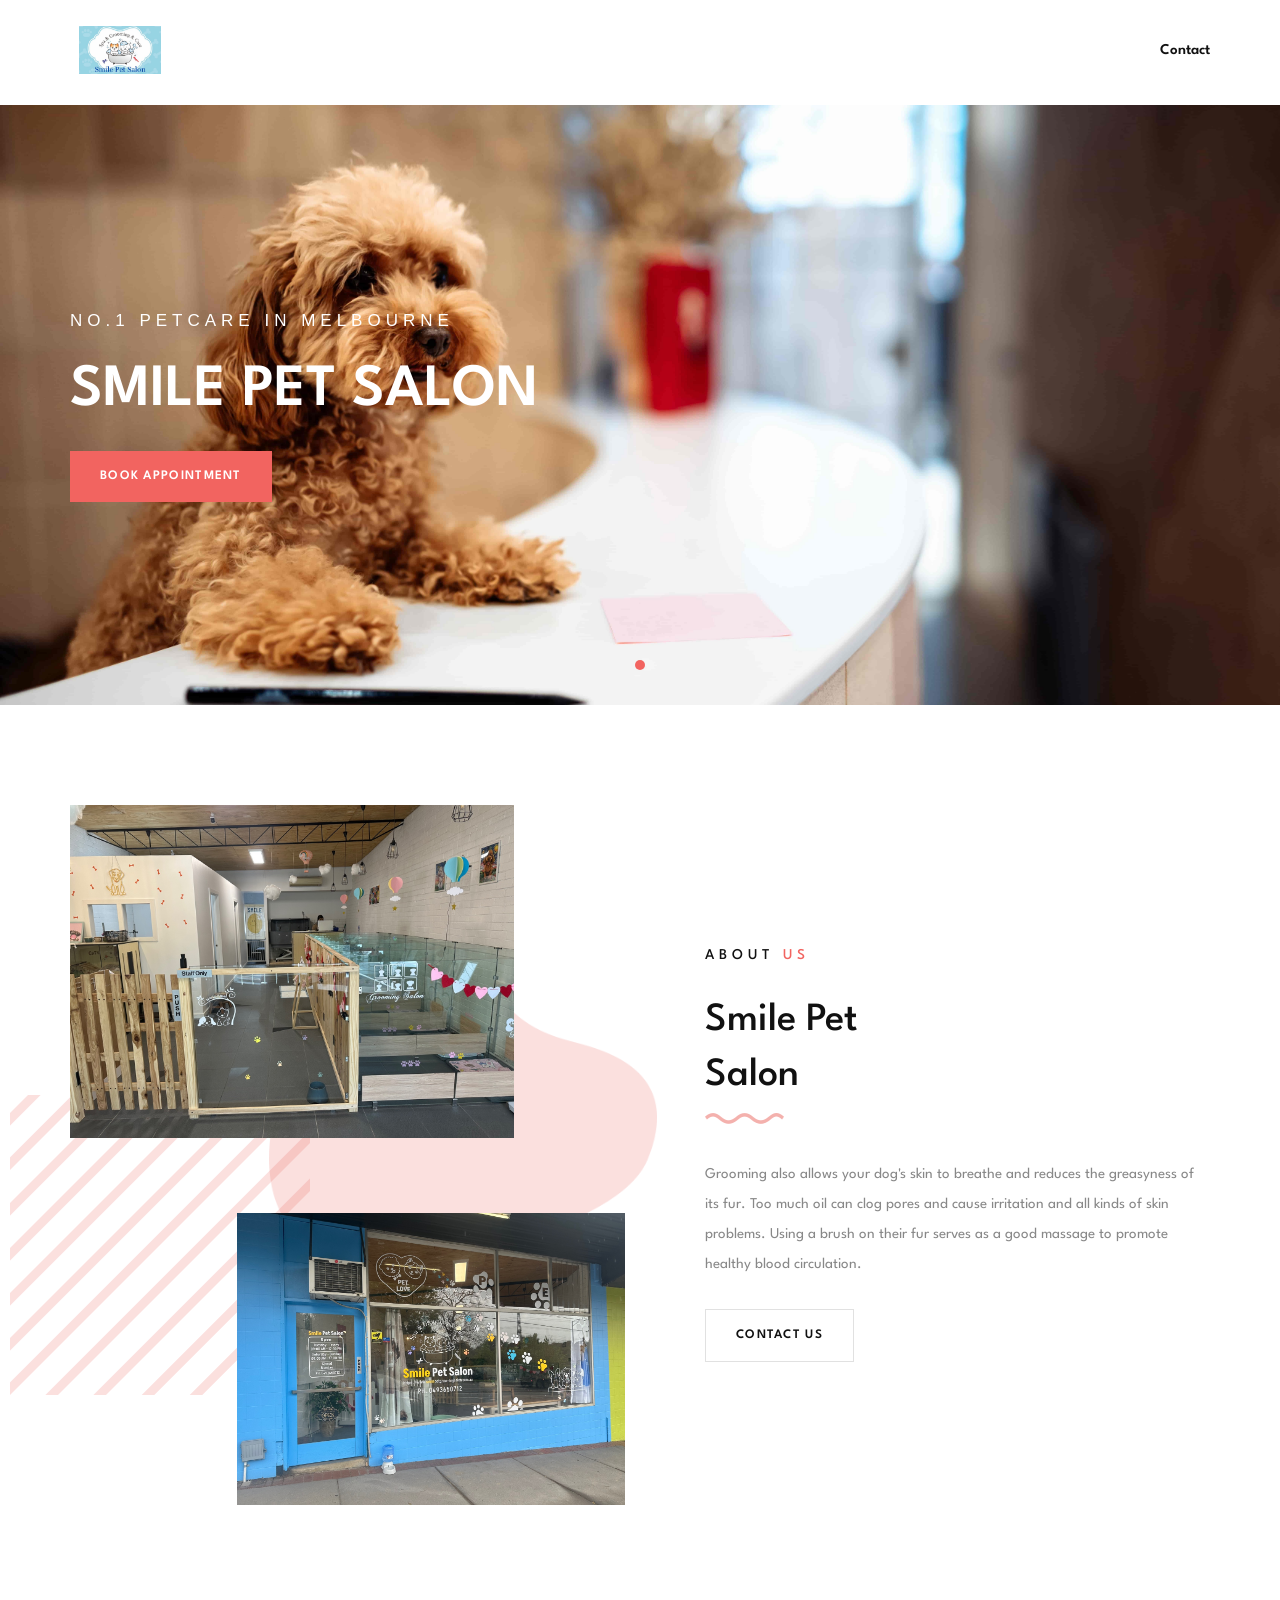
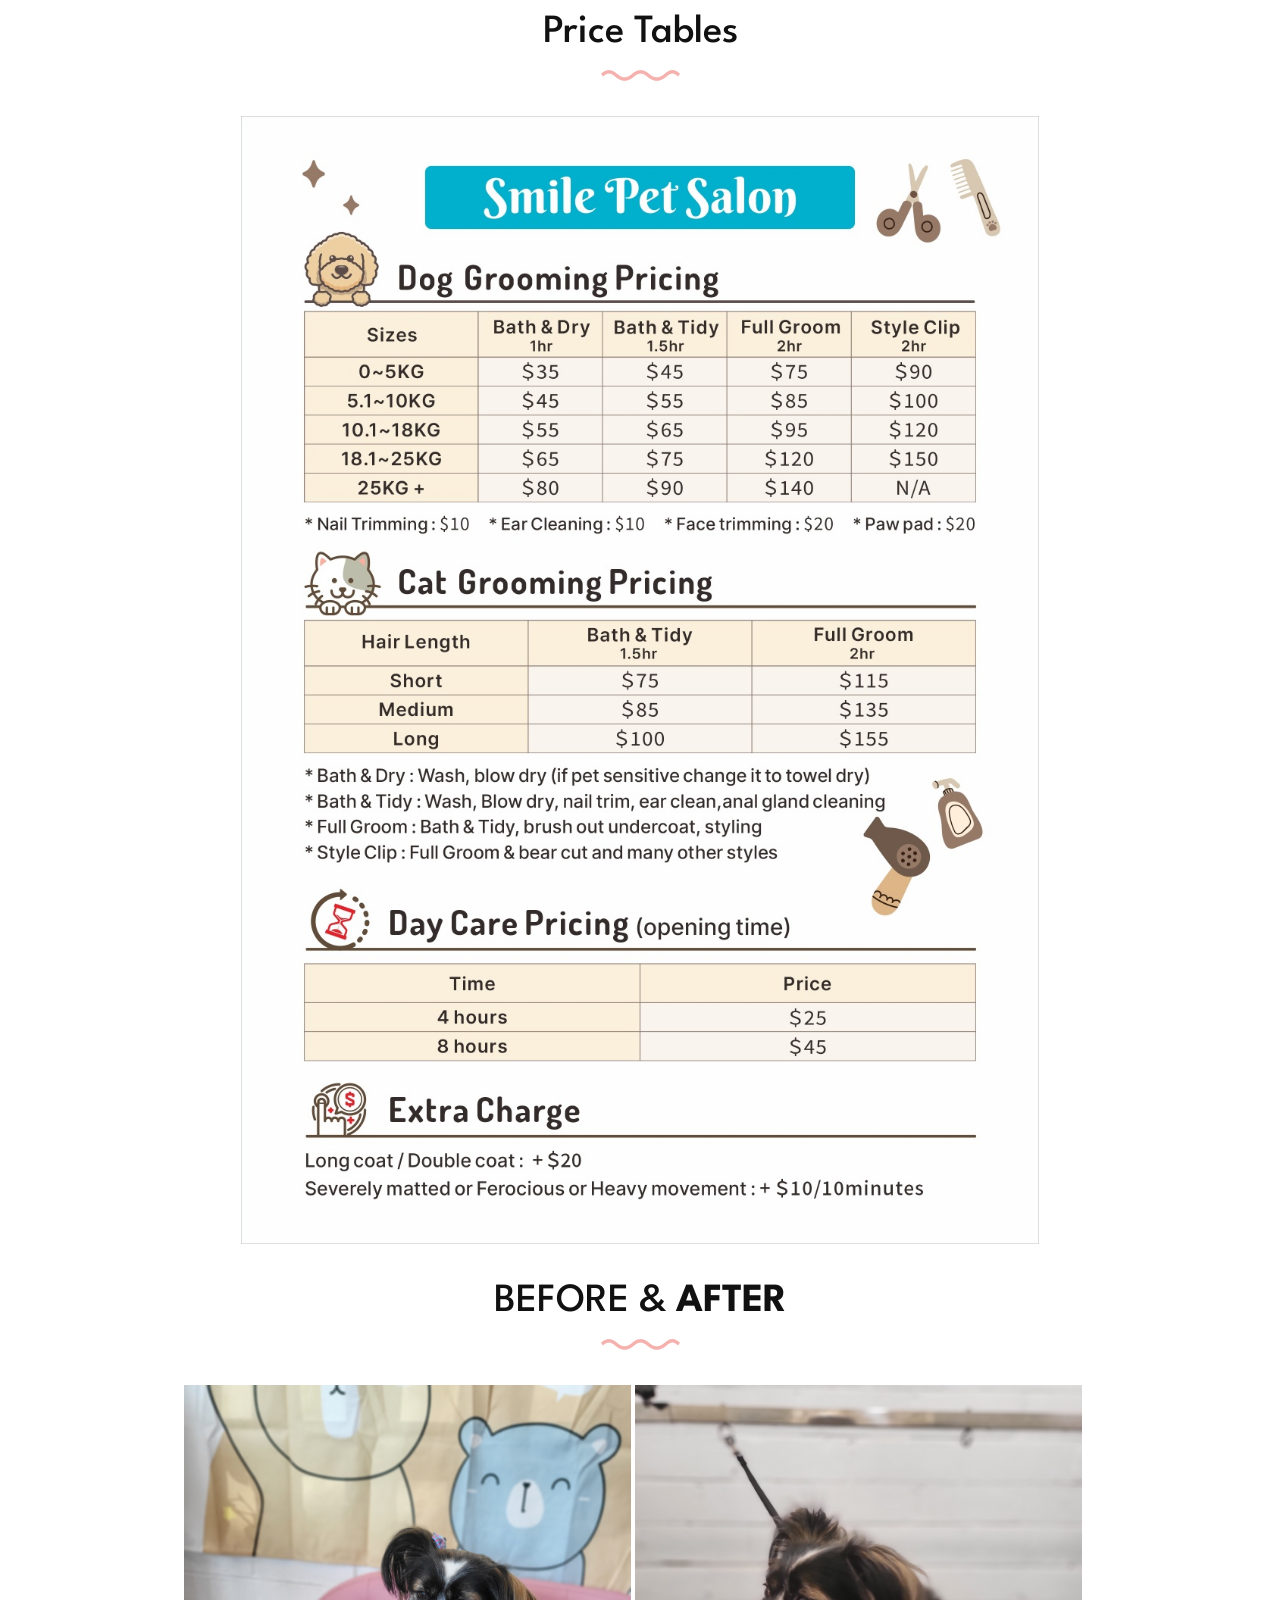
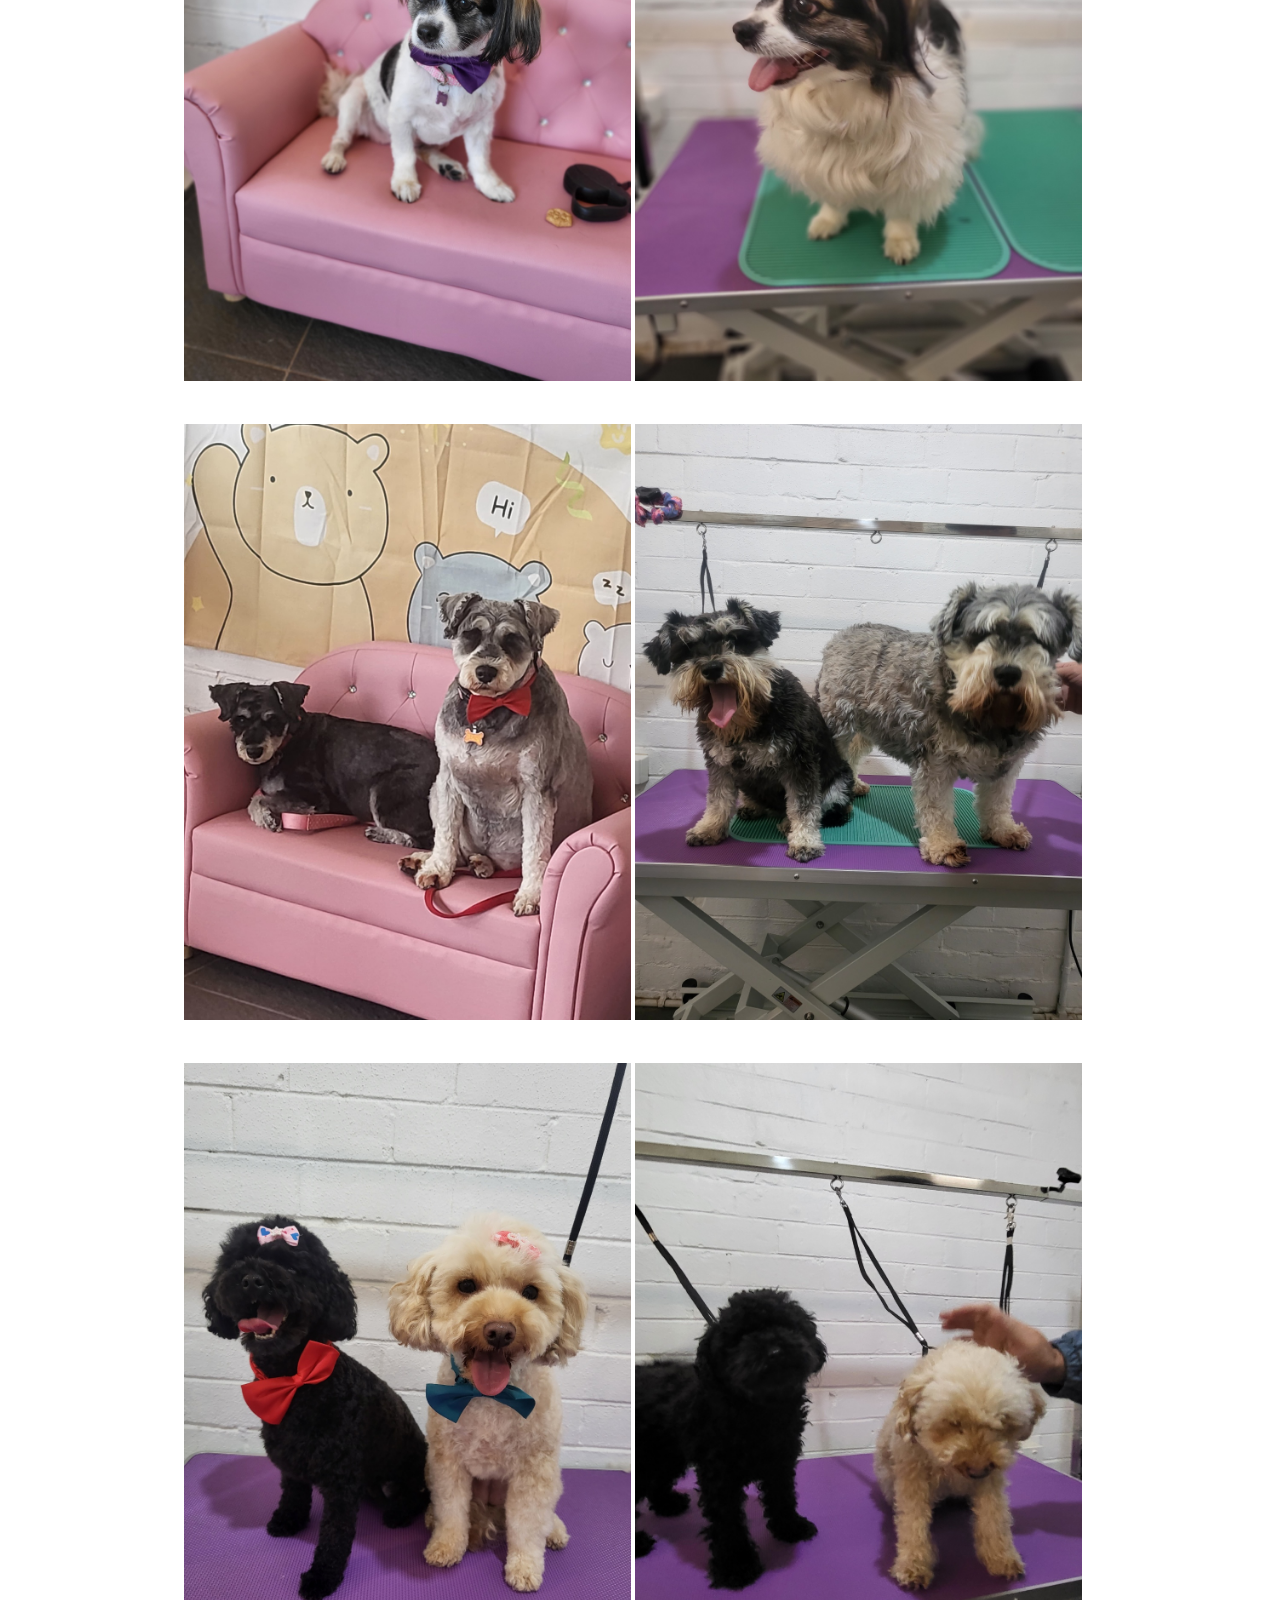
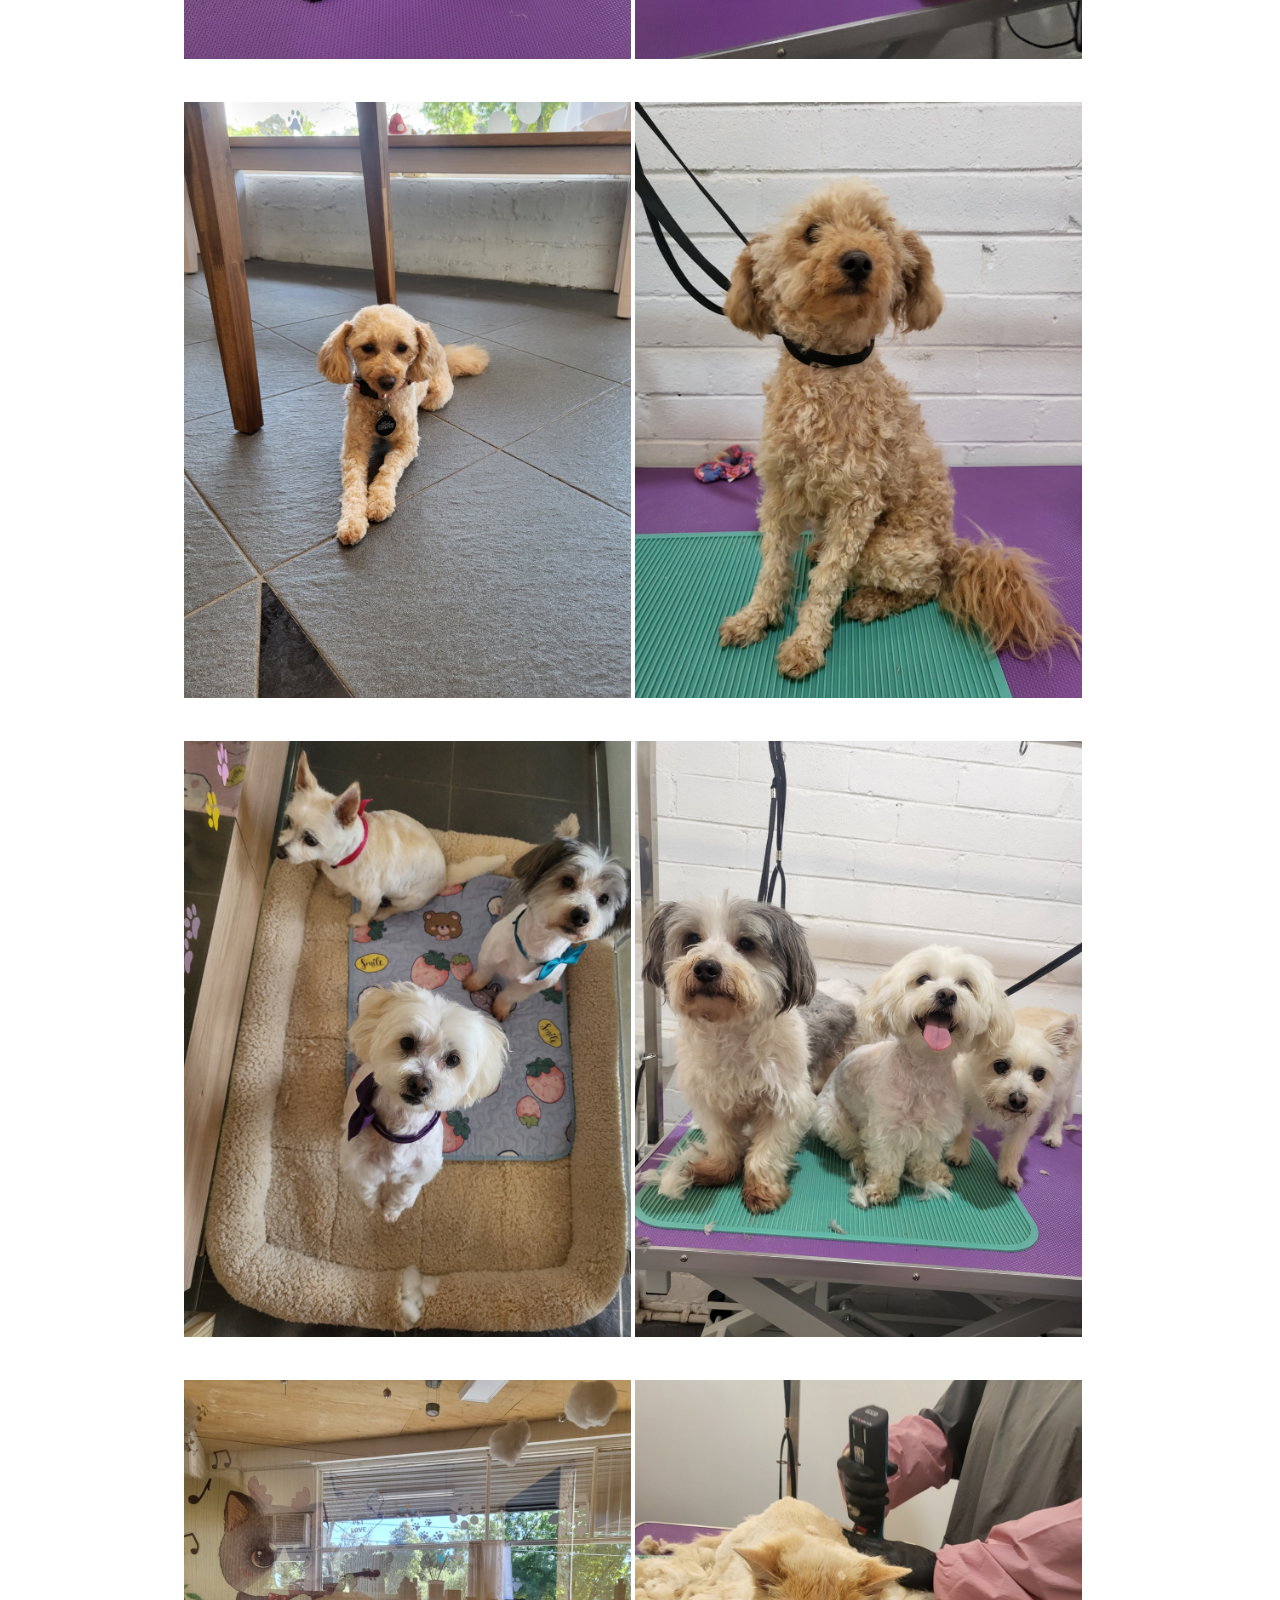
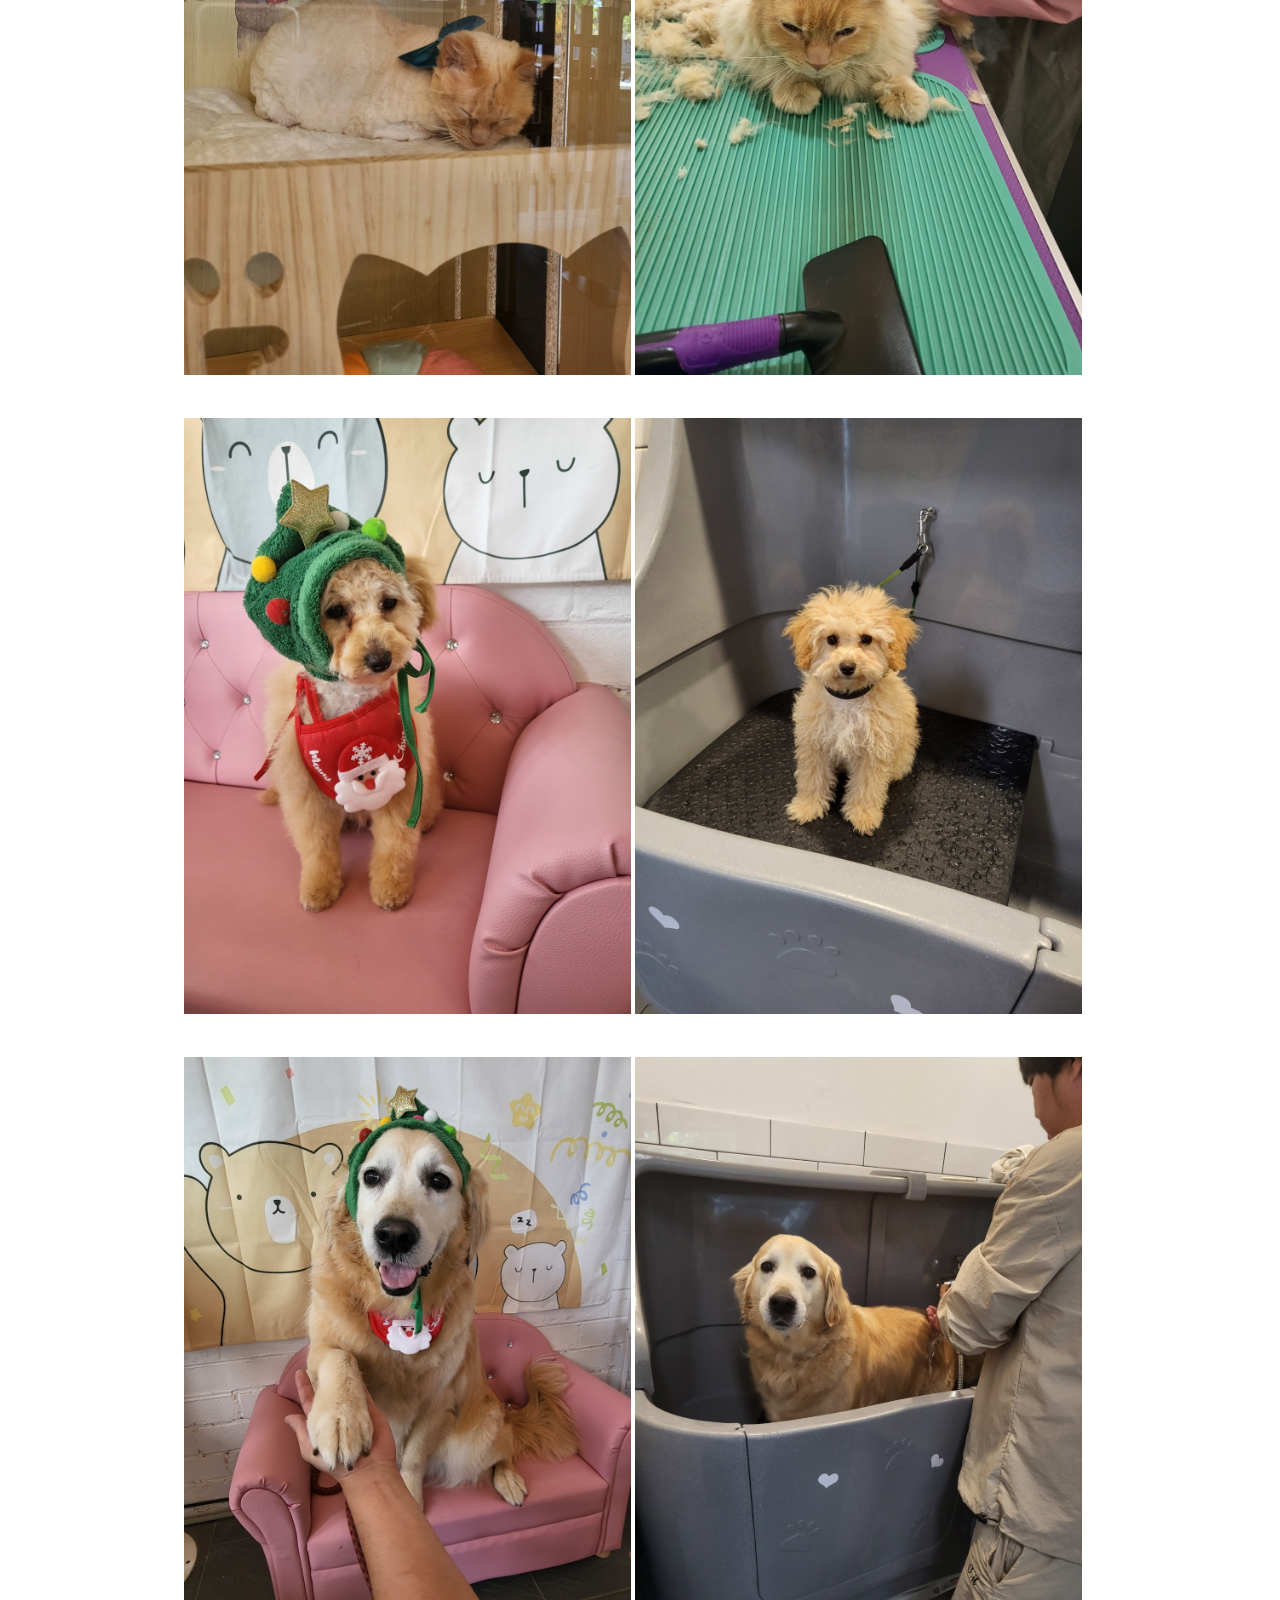
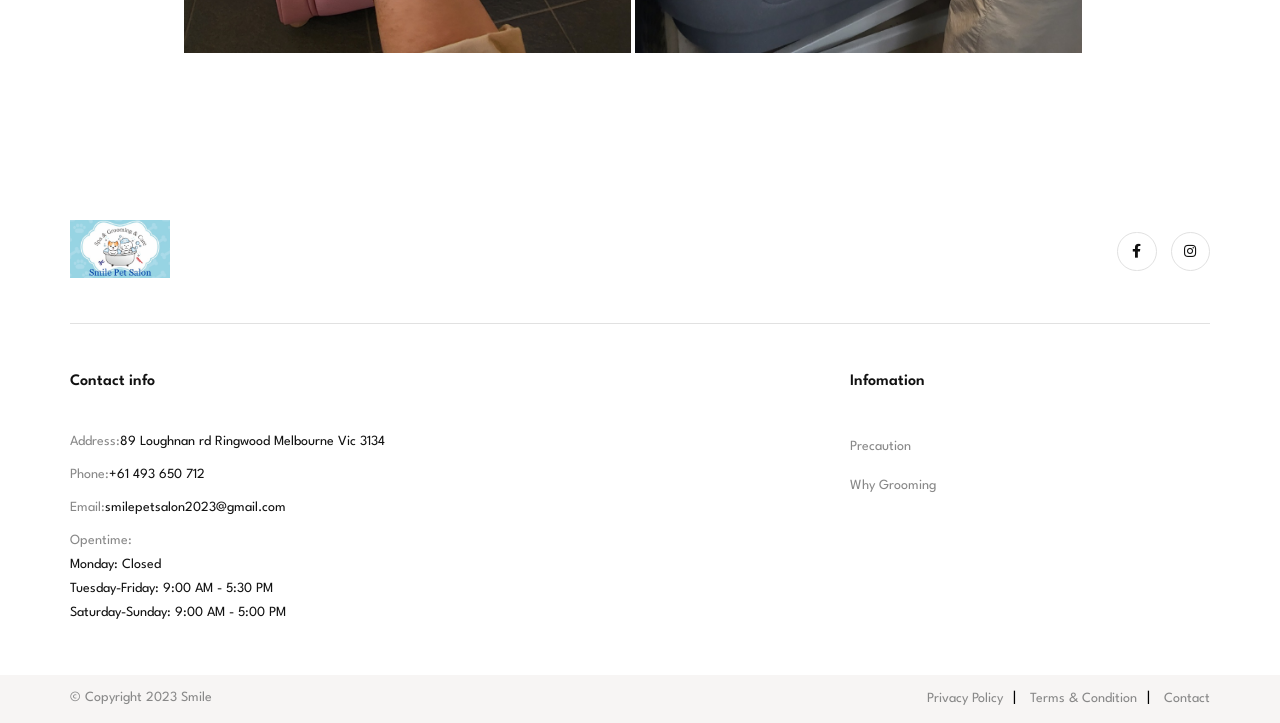
==== commit d6a14b26: "photo" ====
--- a/index.html
+++ b/index.html
@@ -1,6 +1,14 @@
 <!DOCTYPE html>
 <html lang="en">
   <head>
+    <!-- Google Tag Manager -->
+    <script>(function(w,d,s,l,i){w[l]=w[l]||[];w[l].push({'gtm.start':
+      new Date().getTime(),event:'gtm.js'});var f=d.getElementsByTagName(s)[0],
+      j=d.createElement(s),dl=l!='dataLayer'?'&l='+l:'';j.async=true;j.src=
+      'https://www.googletagmanager.com/gtm.js?id='+i+dl;f.parentNode.insertBefore(j,f);
+      })(window,document,'script','dataLayer','GTM-54WNBSG3');</script>
+      <!-- End Google Tag Manager -->
+  
     <meta charset="UTF-8"/>
     <meta name="viewport" content="width=device-width, initial-scale=1.0, user-scalable=no"/>
     <meta http-equiv="X-UA-Compatible" content="ie=edge"/>
@@ -20,6 +28,11 @@
     <!--endbuild-->
   </head>
   <body>
+    <!-- Google Tag Manager (noscript) -->
+  <noscript><iframe src="https://www.googletagmanager.com/ns.html?id=GTM-54WNBSG3"
+    height="0" width="0" style="display:none;visibility:hidden"></iframe></noscript>
+    <!-- End Google Tag Manager (noscript) -->
+  
     <!-- header -->
     <div class="header -one">
       <div class="menu -style-1">
@@ -185,6 +198,12 @@
             <div class="BA_Box">
               <img class="BA_Image" src="/assets/images/add4/BA/b7.jpeg" alt="">
               <img class="BA_Image" src="/assets/images/add4/BA/a7.jpeg" alt="">
+            </div>
+            <h4 class="BA_caption"></h4>
+            <!-- 8 -->
+            <div class="BA_Box">
+              <img class="BA_Image" src="/assets/images/add4/BA/b8.jpeg" alt="">
+              <img class="BA_Image" src="/assets/images/add4/BA/a8.jpeg" alt="">
             </div>
             <h4 class="BA_caption"></h4>
         </div>
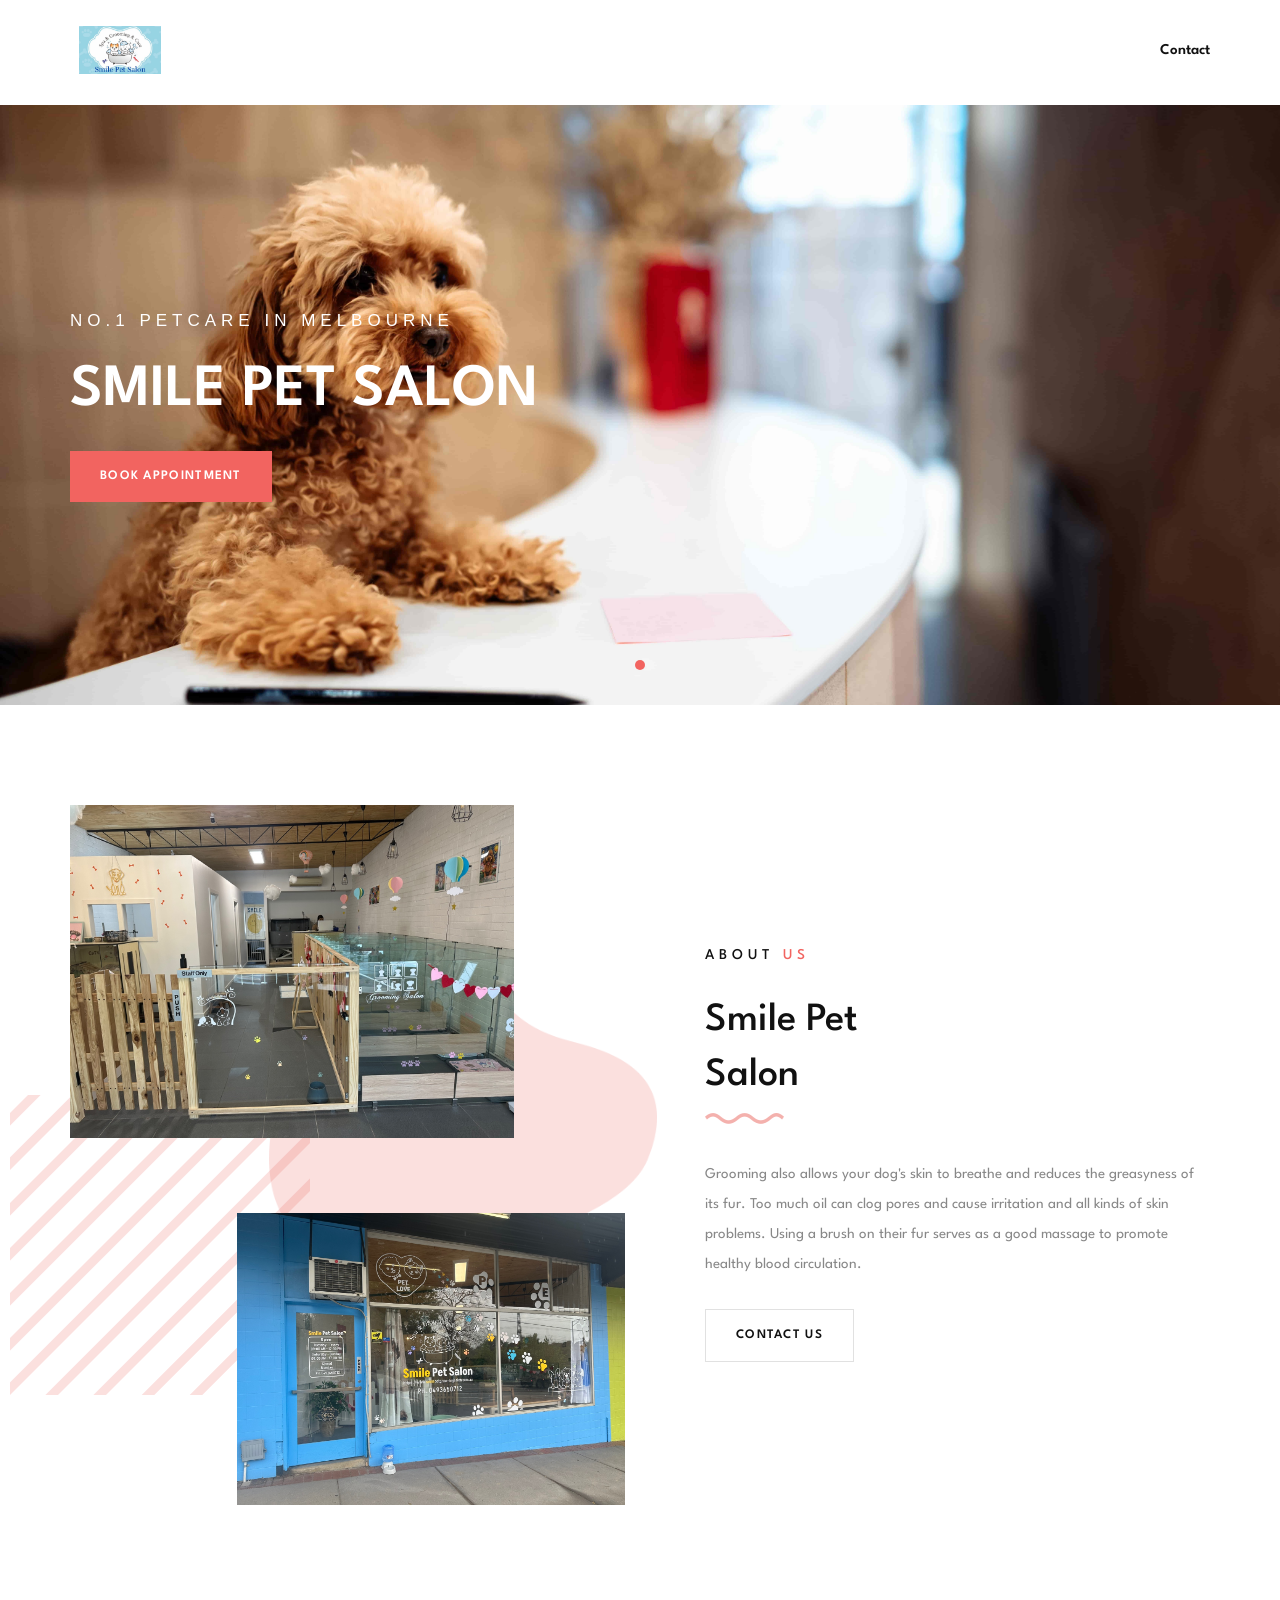
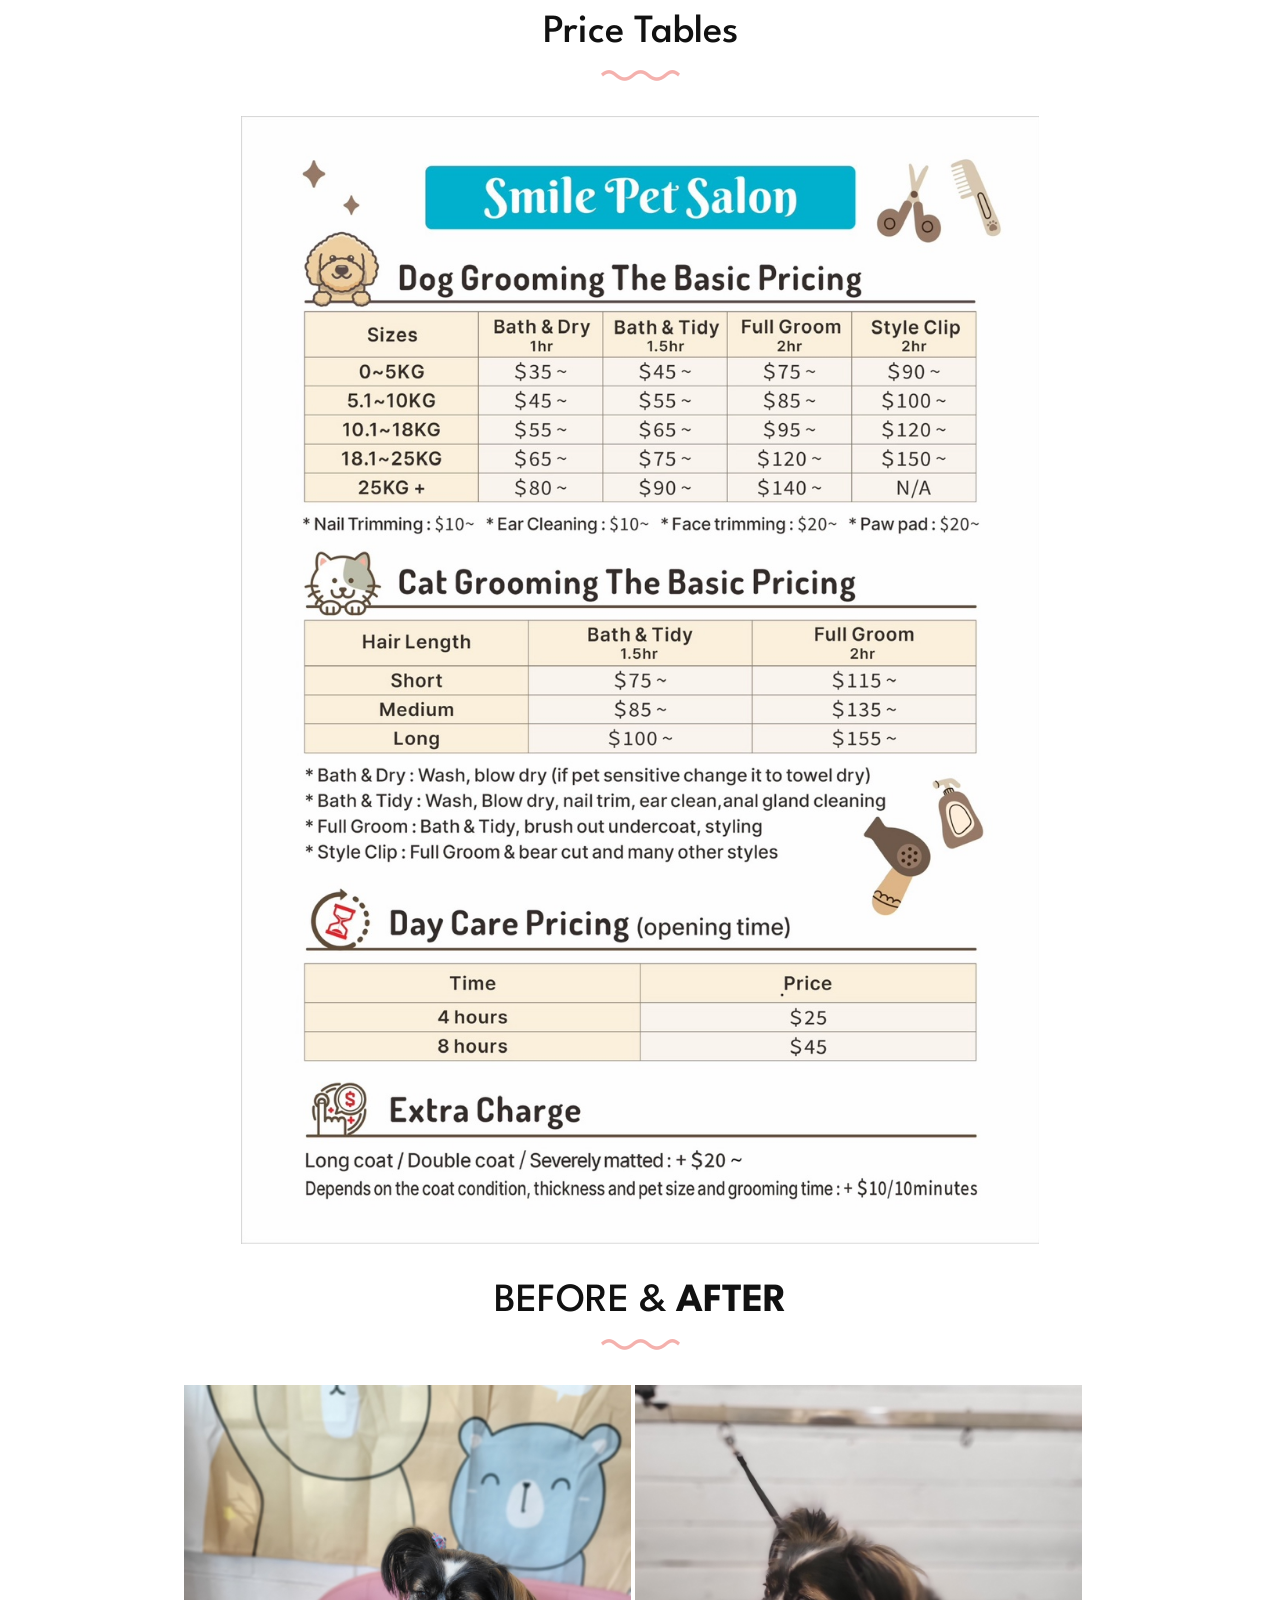
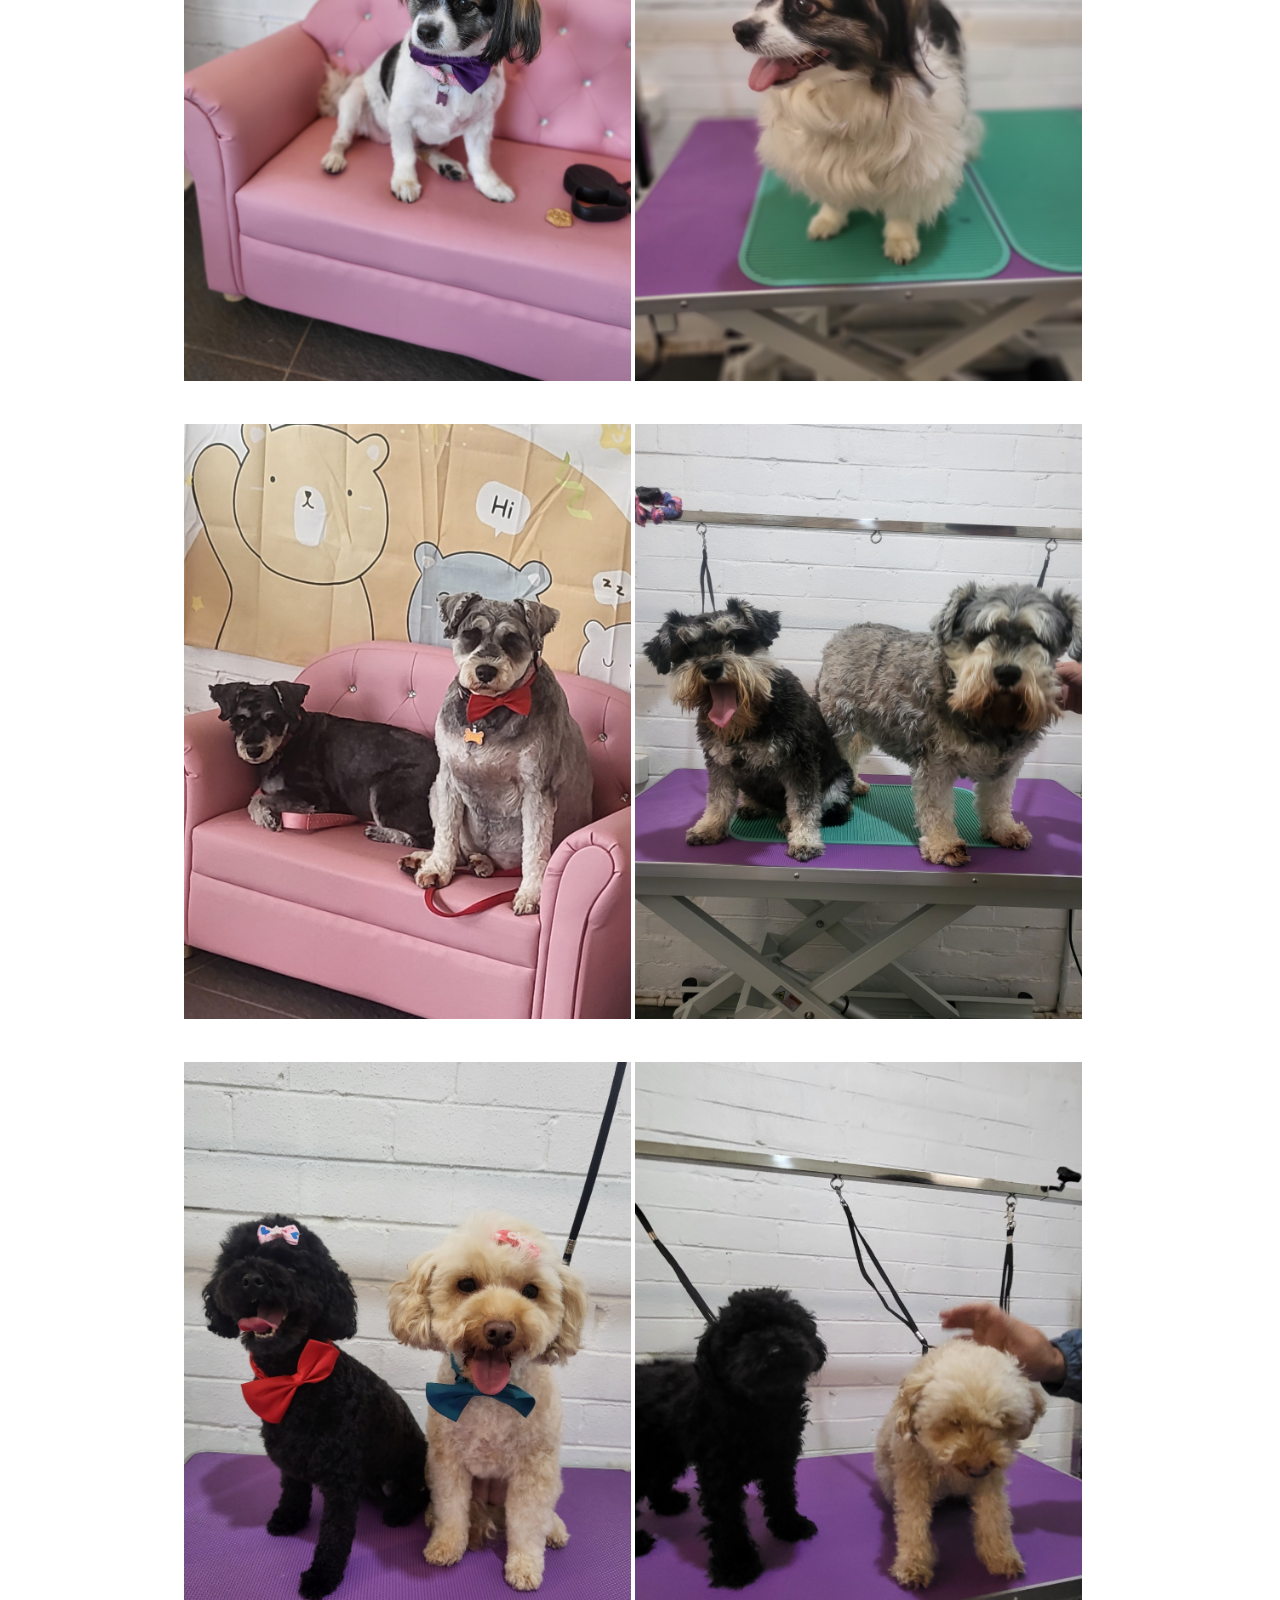
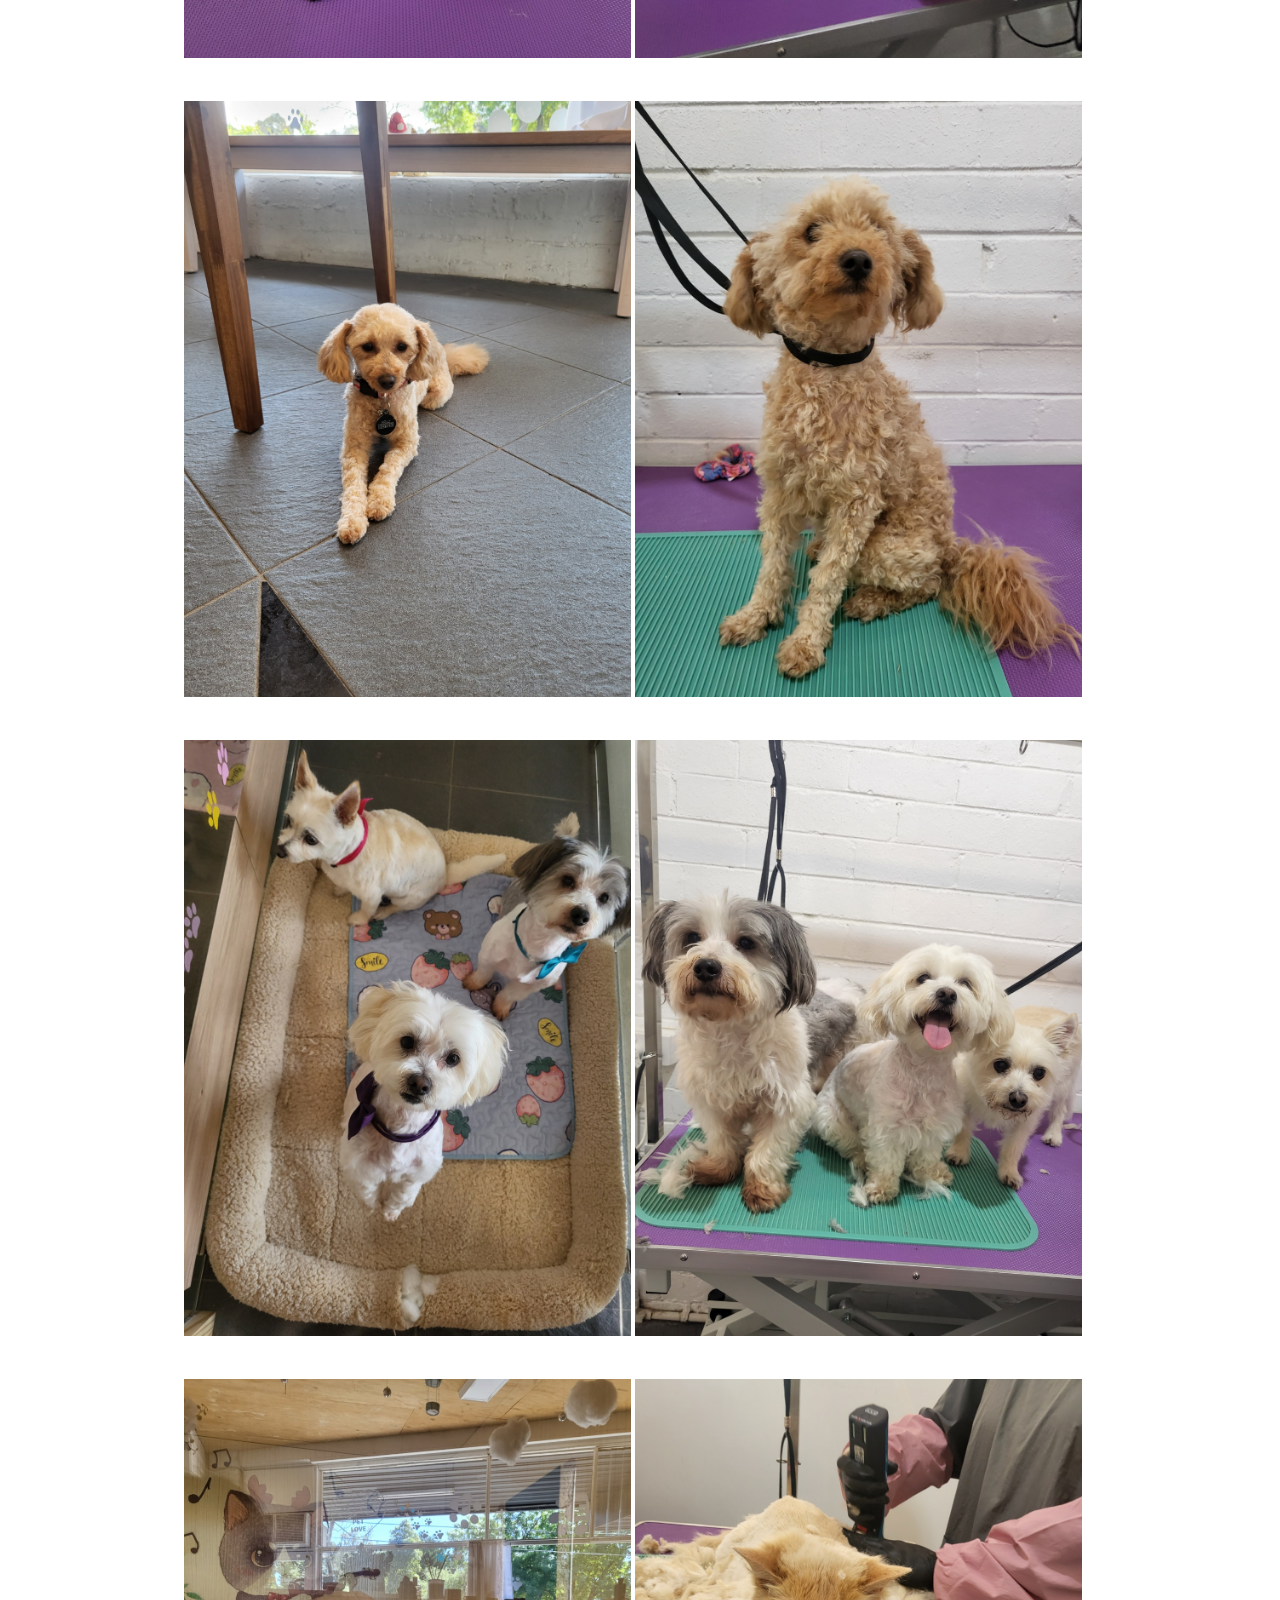
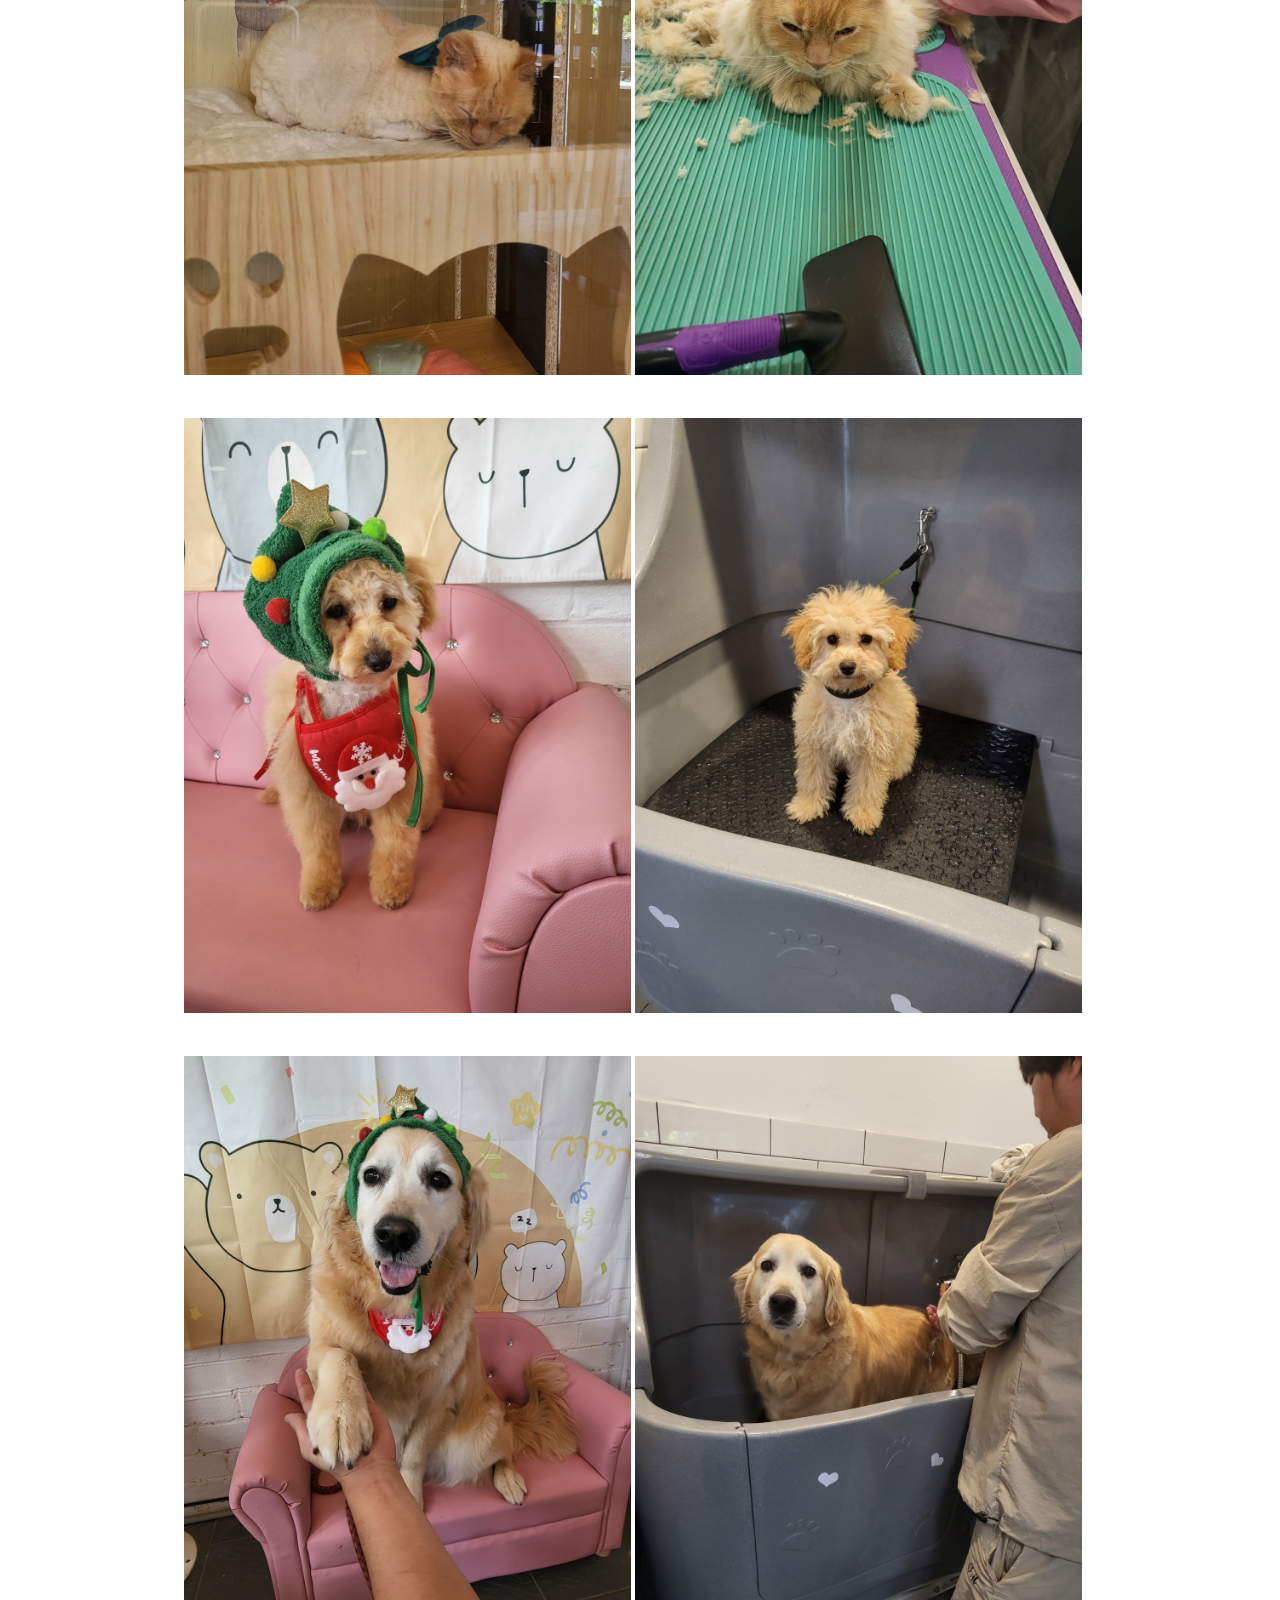
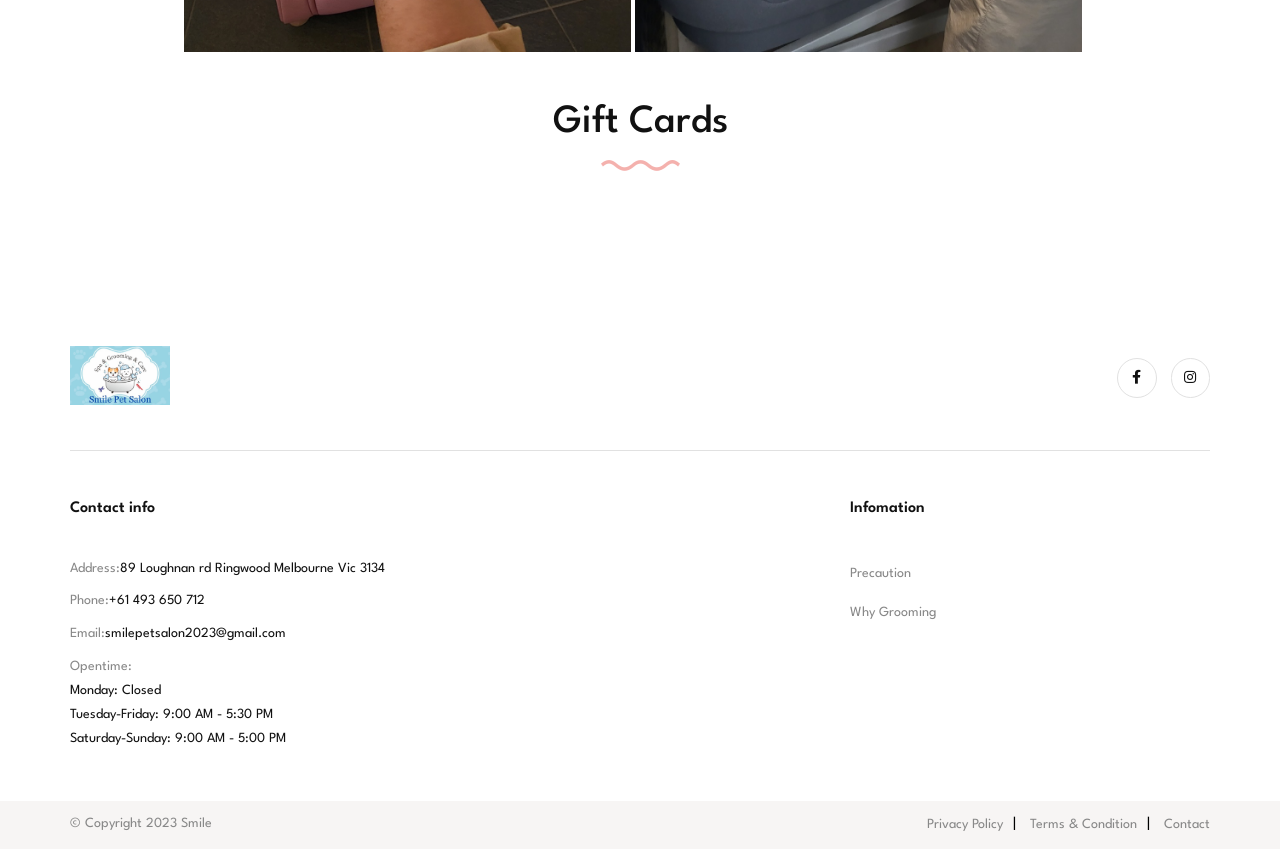
==== commit ee716b91: "gift cards" ====
--- a/index.html
+++ b/index.html
@@ -26,6 +26,16 @@
 
     <link rel="stylesheet" href="assets/css/custom.css"/>
     <!--endbuild-->
+    <!-- Google tag (gtag.js) -->
+    <script async src="https://www.googletagmanager.com/gtag/js?id=G-C05DRV67QF">
+    </script>
+    <script>
+      window.dataLayer = window.dataLayer || [];
+      function gtag(){dataLayer.push(arguments);}
+      gtag('js', new Date());
+
+      gtag('config', 'G-C05DRV67QF');
+    </script>
   </head>
   <body>
     <!-- Google Tag Manager (noscript) -->
@@ -210,6 +220,18 @@
       </div>
 
 
+      <!-- GiftCard -->
+      <div class="container">
+        <div class="section-title -center" style="margin-bottom: 1.875em">
+            <h2>Gift Cards</h2><img src="assets/images/introduction/IntroductionOne/content-deco.png" alt="Decoration"/>
+        </div>
+        <div class="price-wrapper">
+            <div class="priceBox">
+                <img src="/assets/images/add4/GiftCard.jpeg" alt="">
+            </div>
+        </div>
+      </div>
+
 
 
     </div>
@@ -226,9 +248,9 @@
             <div class="footer-one__header__social">
                     <div class="social-icons -border">
                       <ul>
-                        <li><a href="https://www.facebook.com/profile.php?id=61552562766010" style="'color: undefined'"><i class="fab fa-facebook-f"></i></a></li>
+                        <li><a href="https://www.facebook.com/profile.php?id=61552562766010" ><i class="fab fa-facebook-f"></i></a></li>
                         <!-- <li><a href="https://twitter.com" style="'color: undefined'"><i class="fab fa-twitter"></i></a></li> -->
-                        <li><a href="https://www.instagram.com/smilepetsalon/" style="'color: undefined'"><i class="fab fa-instagram"> </i></a></li>
+                        <li><a href="https://www.instagram.com/smilepetsalon/" ><i class="fab fa-instagram"> </i></a></li>
                         <!-- <li><a href="https://www.youtube.com/" style="'color: undefined'"><i class="fab fa-youtube"></i></a></li> -->
                       </ul>
                     </div>
@@ -302,8 +324,8 @@
                   
                   <div class="social-icons ">
                     <ul>
-                      <li><a href="https://www.facebook.com/profile.php?id=61552562766010" style="'color: undefined'"><i class="fab fa-facebook-f"></i></a></li>
-                      <li><a href="https://www.instagram.com/smilepetsalon/" style="'color: undefined'"><i class="fab fa-instagram"> </i></a></li>
+                      <li><a href="https://www.facebook.com/profile.php?id=61552562766010" ><i class="fab fa-facebook-f"></i></a></li>
+                      <li><a href="https://www.instagram.com/smilepetsalon/" ><i class="fab fa-instagram"> </i></a></li>
                     </ul>
                   </div>
                 </div>
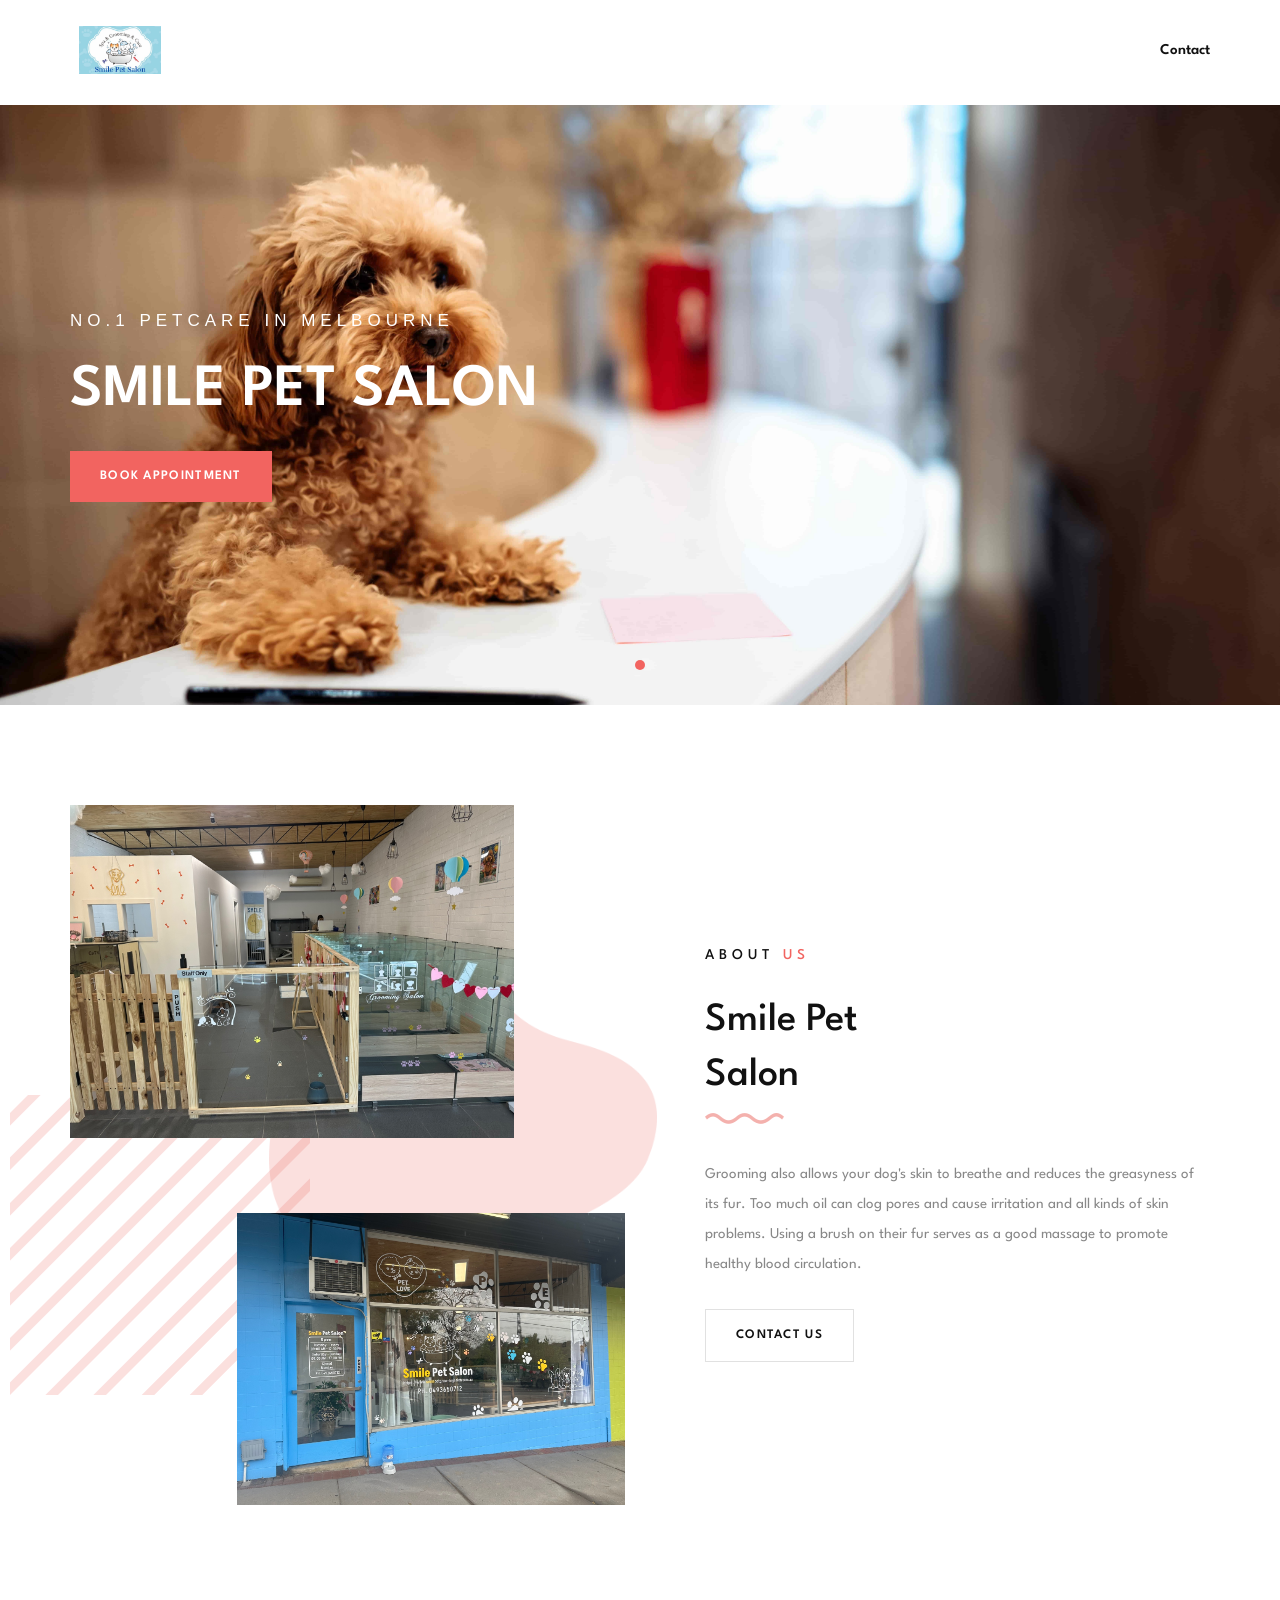
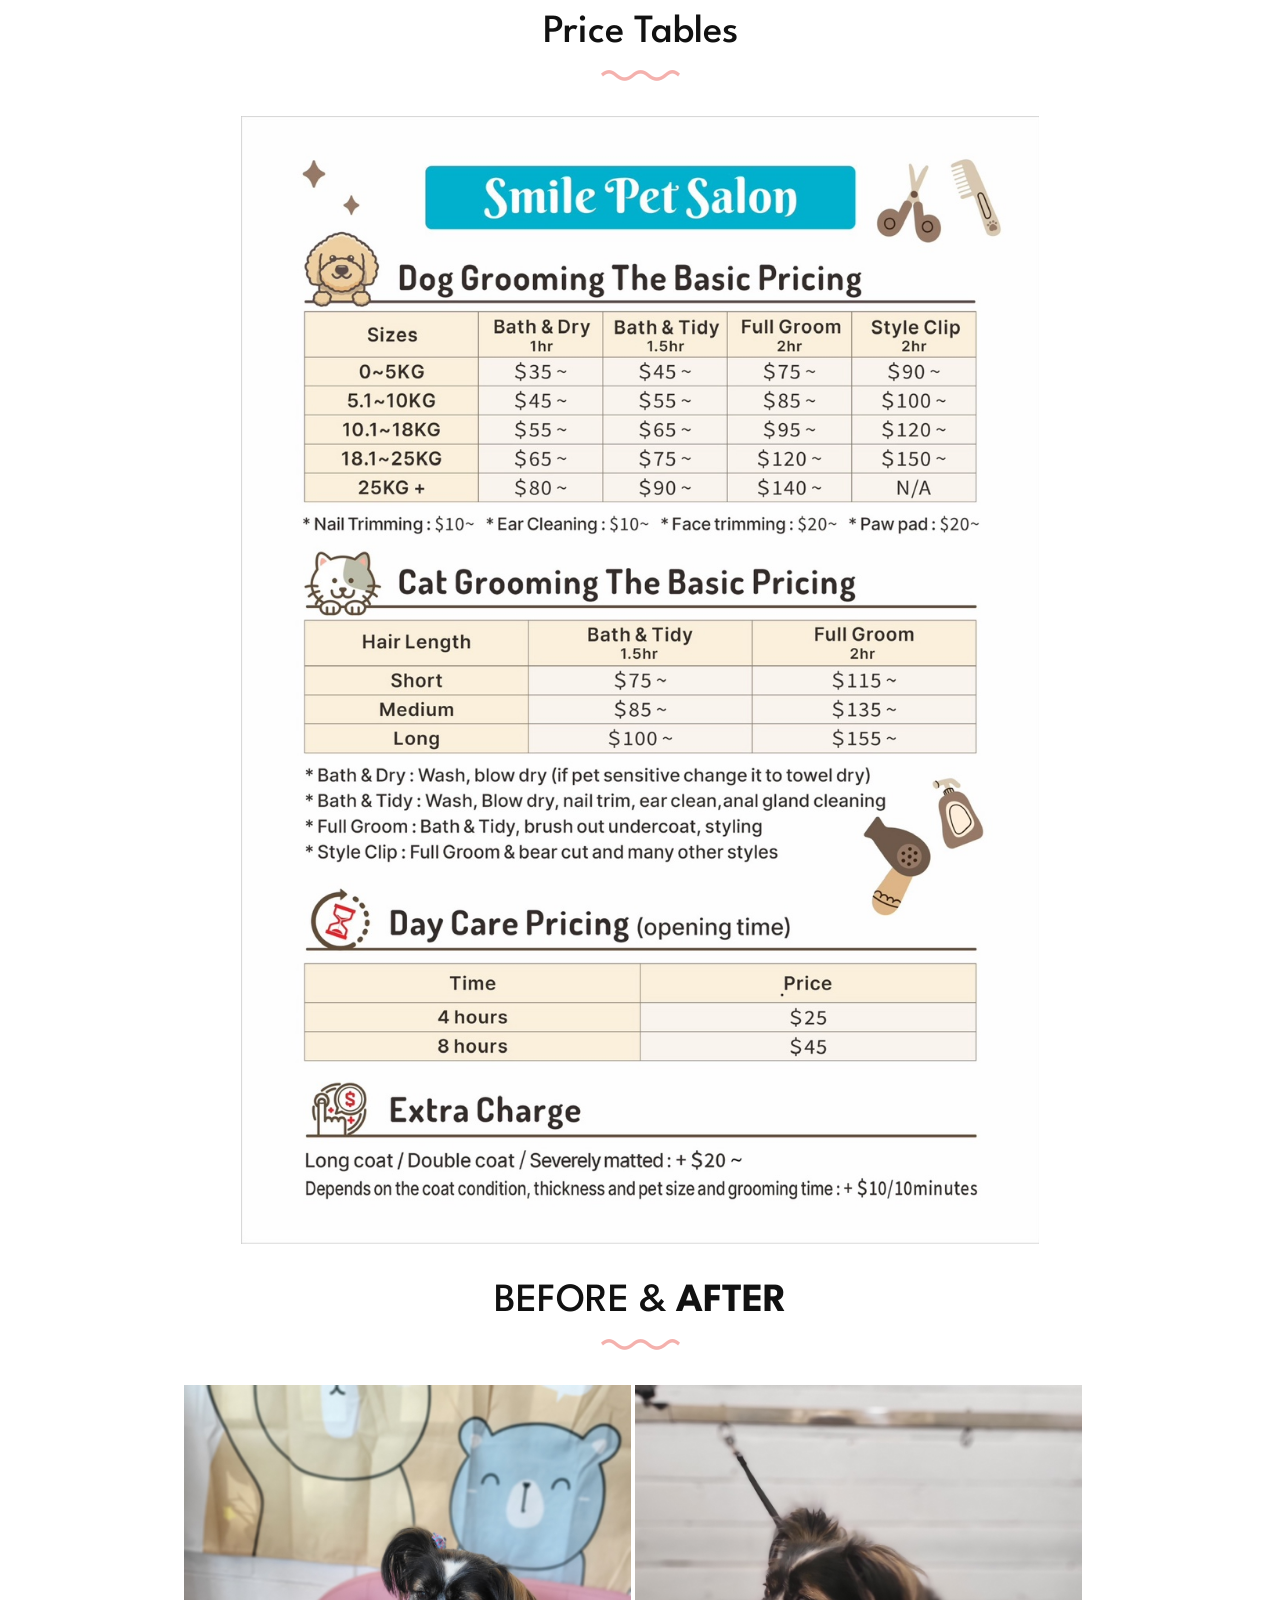
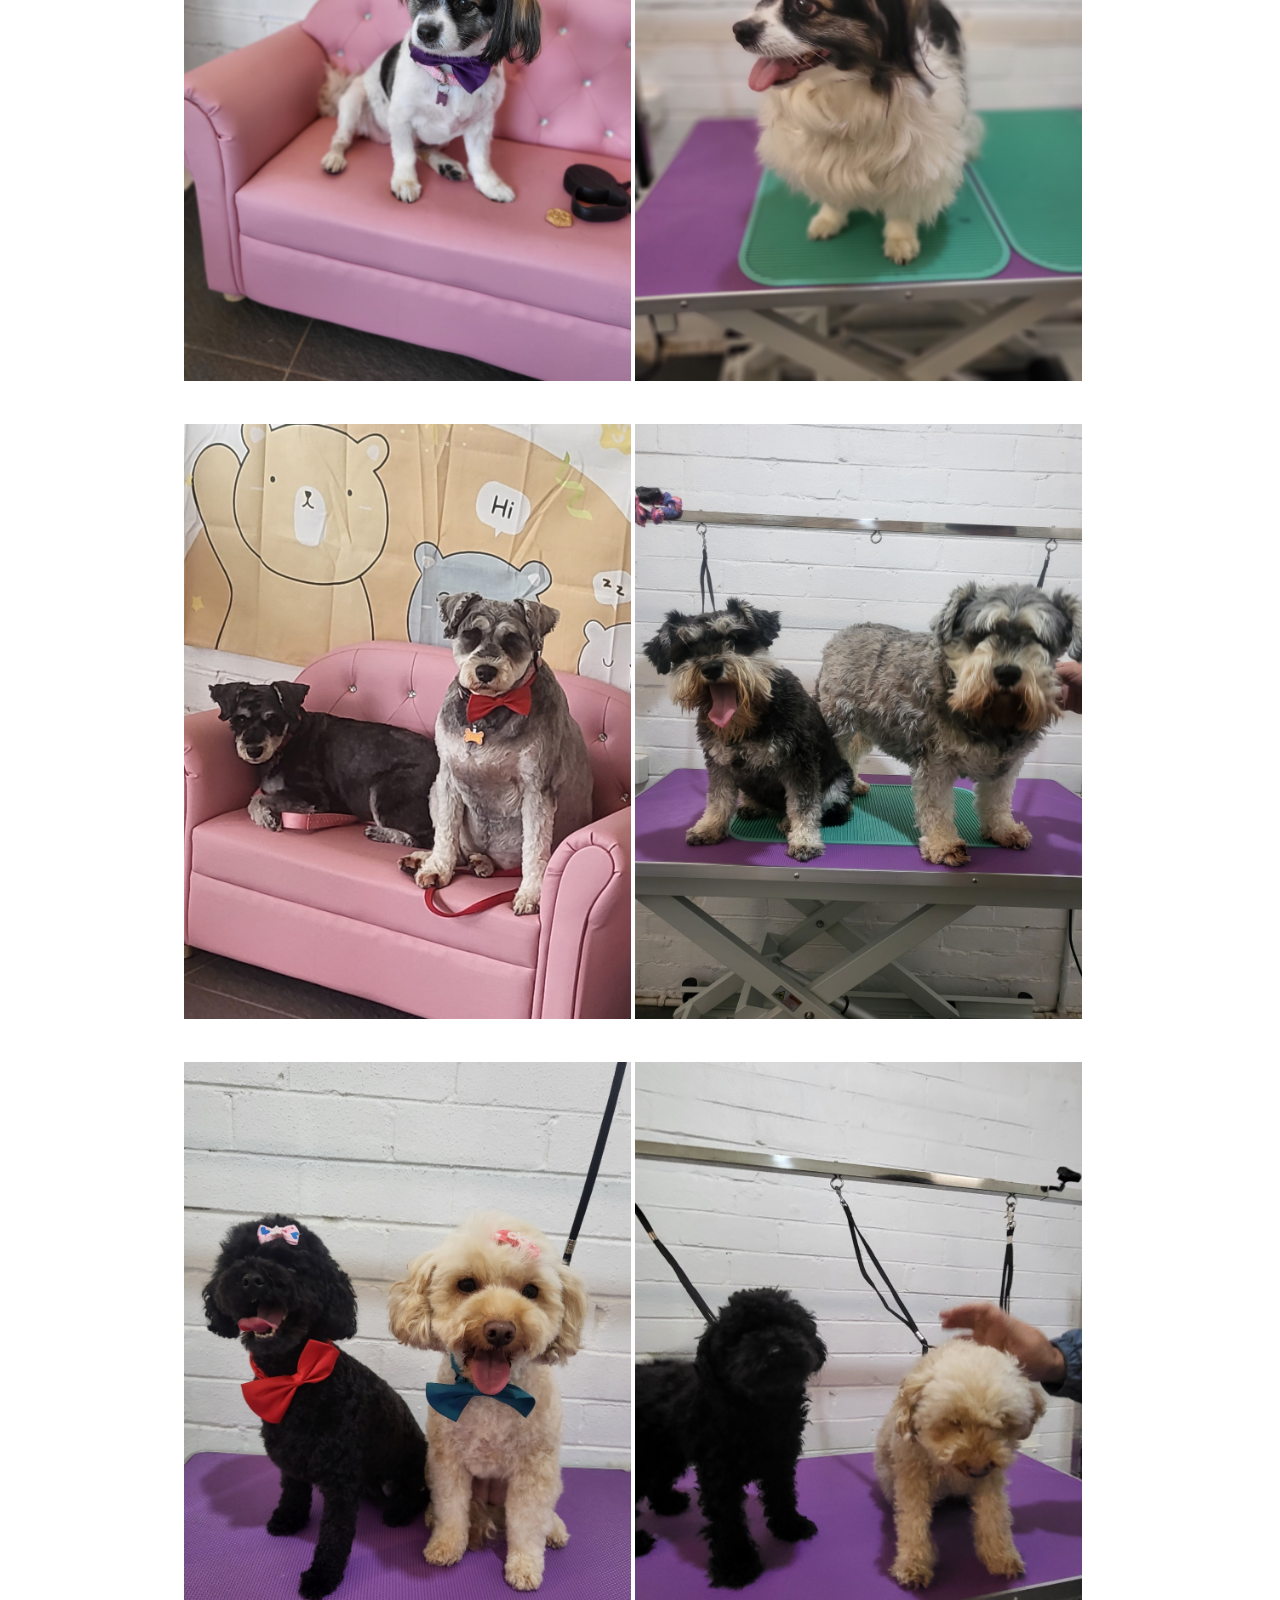
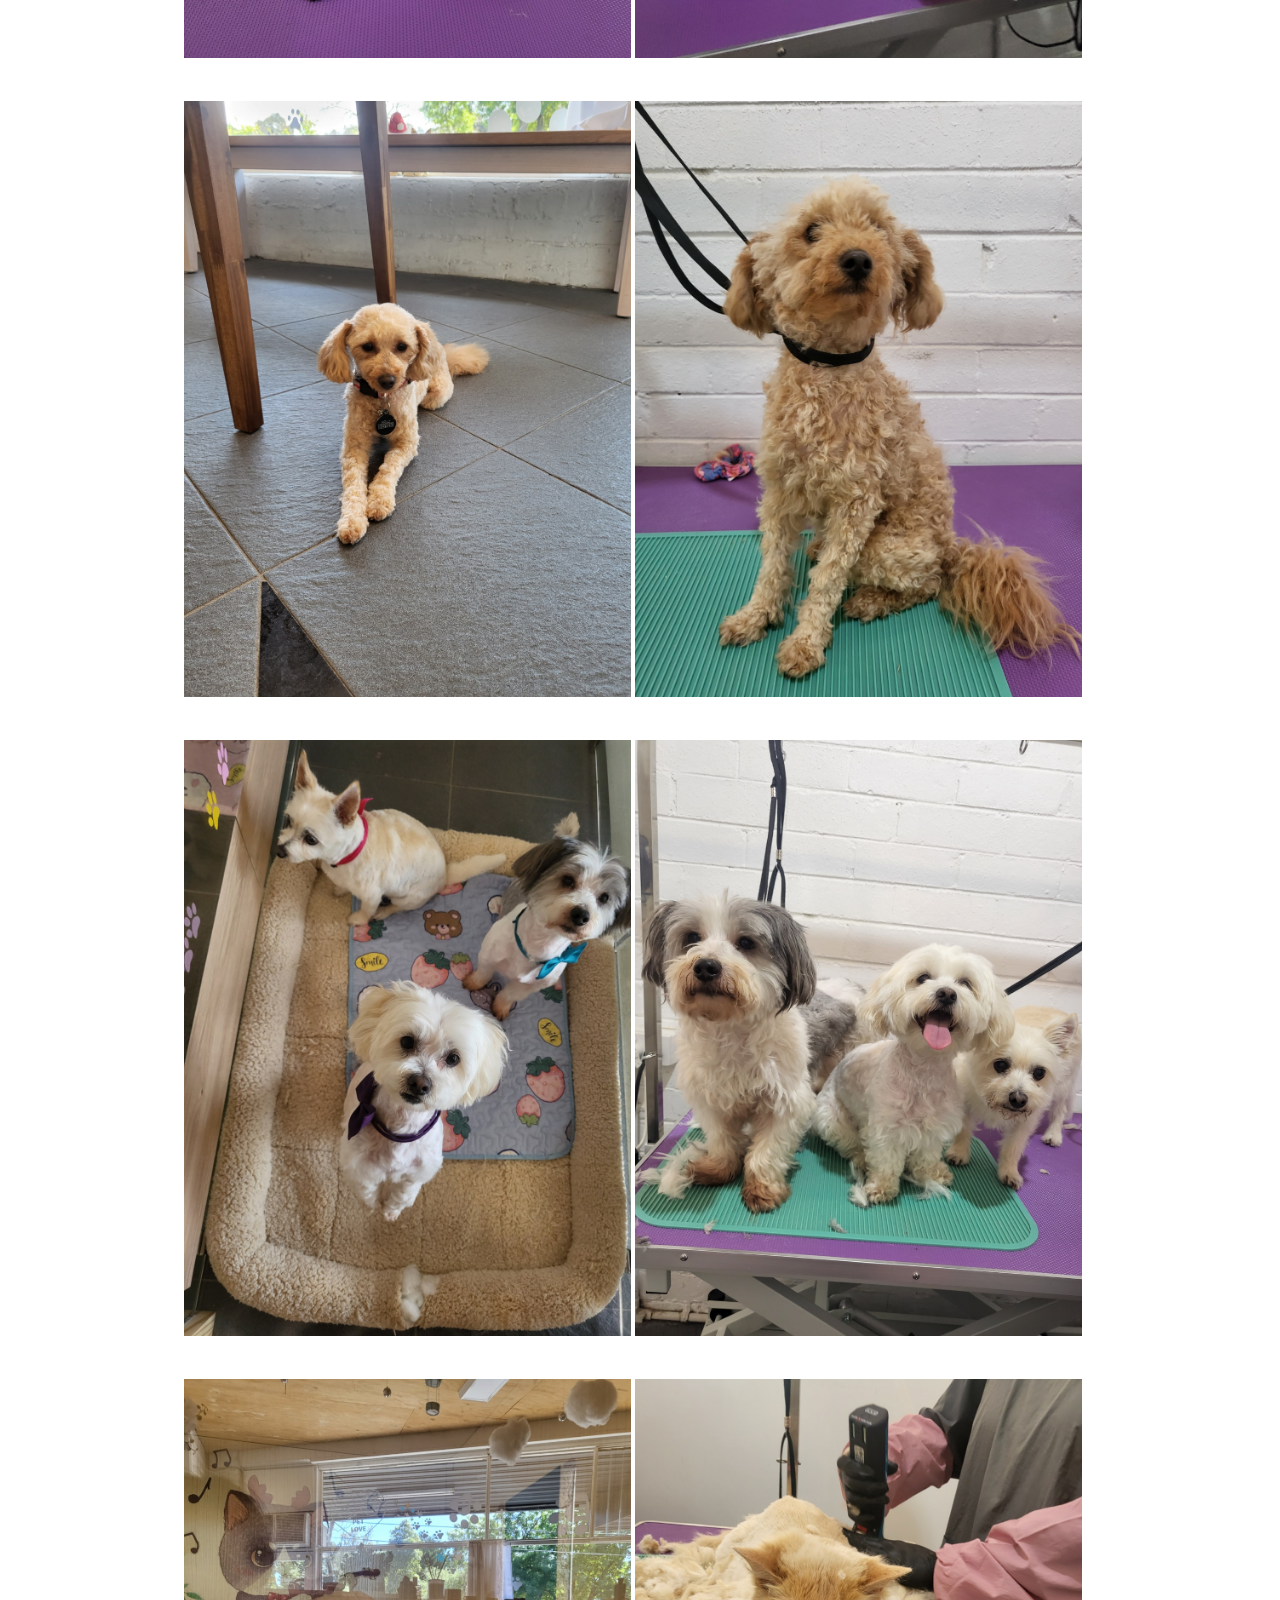
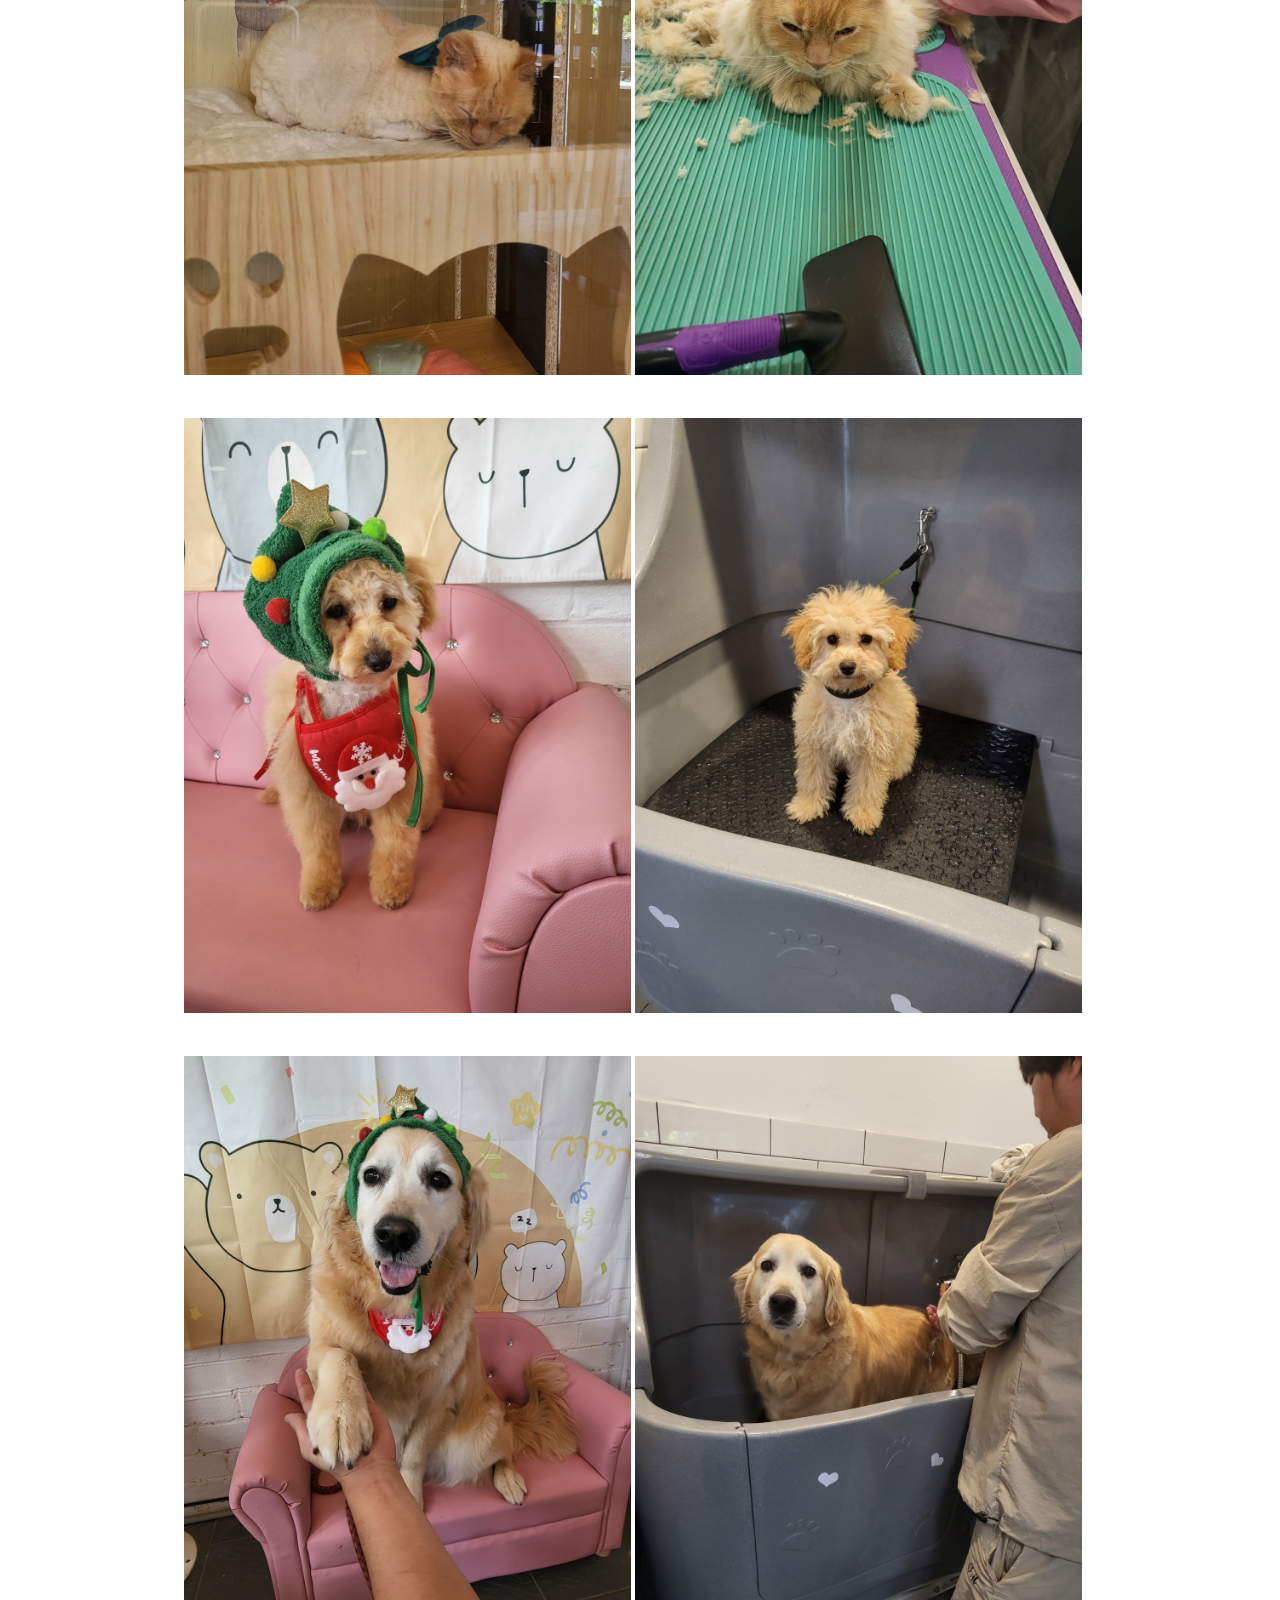
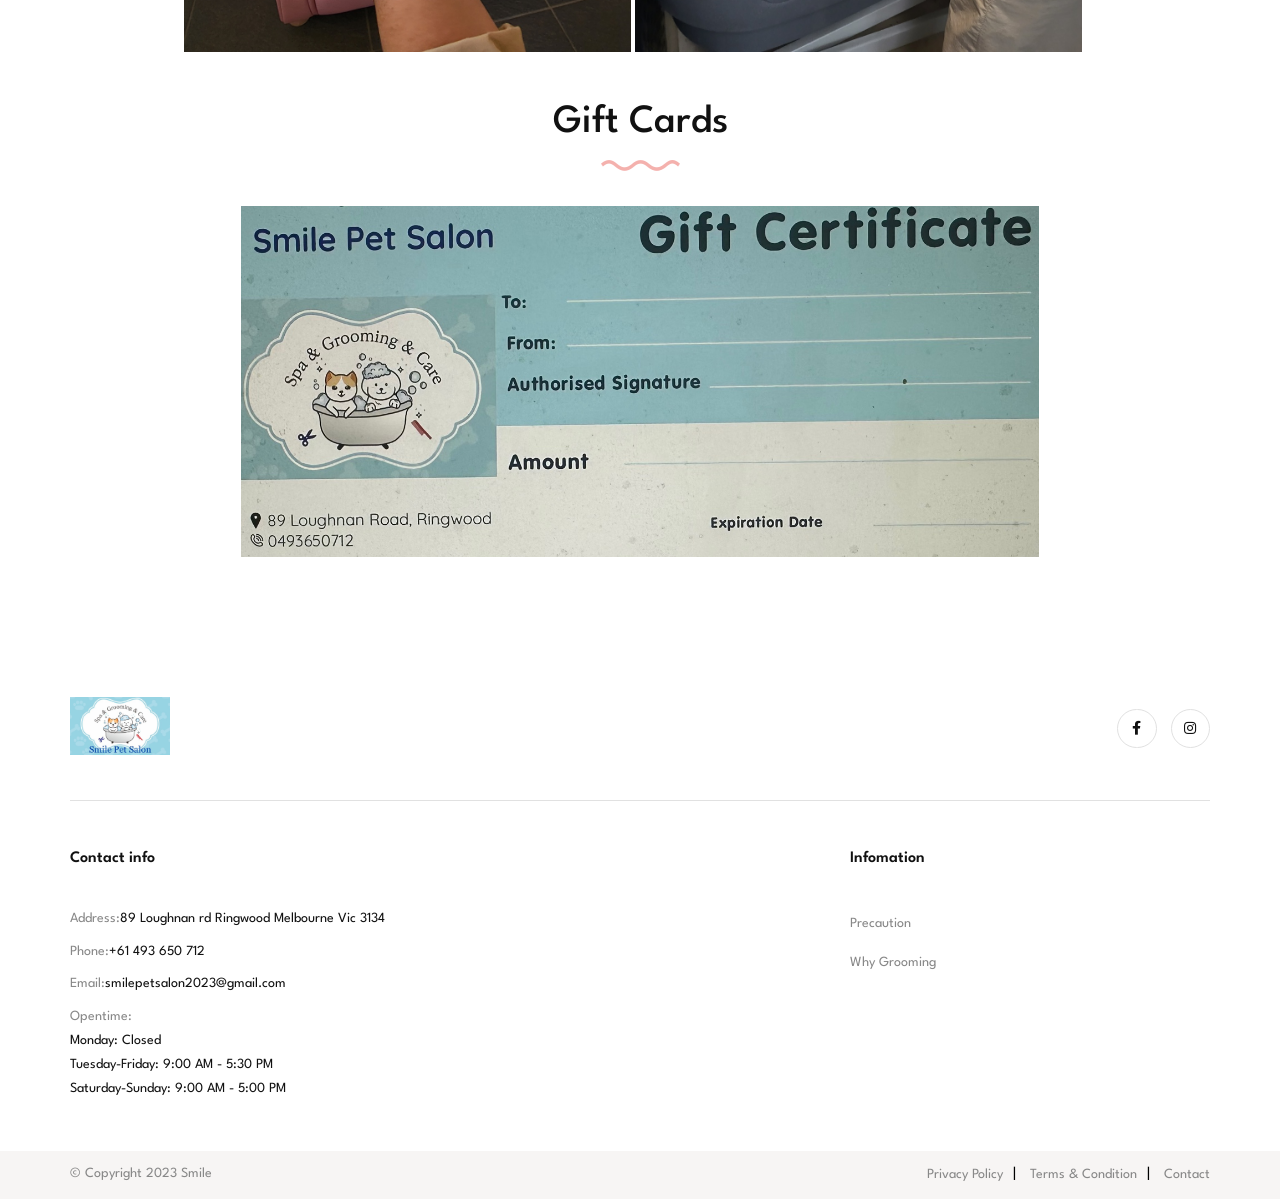
==== commit adec9a38: "gift cards2" ====
--- a/index.html
+++ b/index.html
@@ -227,7 +227,7 @@
         </div>
         <div class="price-wrapper">
             <div class="priceBox">
-                <img src="/assets/images/add4/GiftCard.jpeg" alt="">
+                <img src="/assets/images/add4/giftCard.jpeg" alt="">
             </div>
         </div>
       </div>
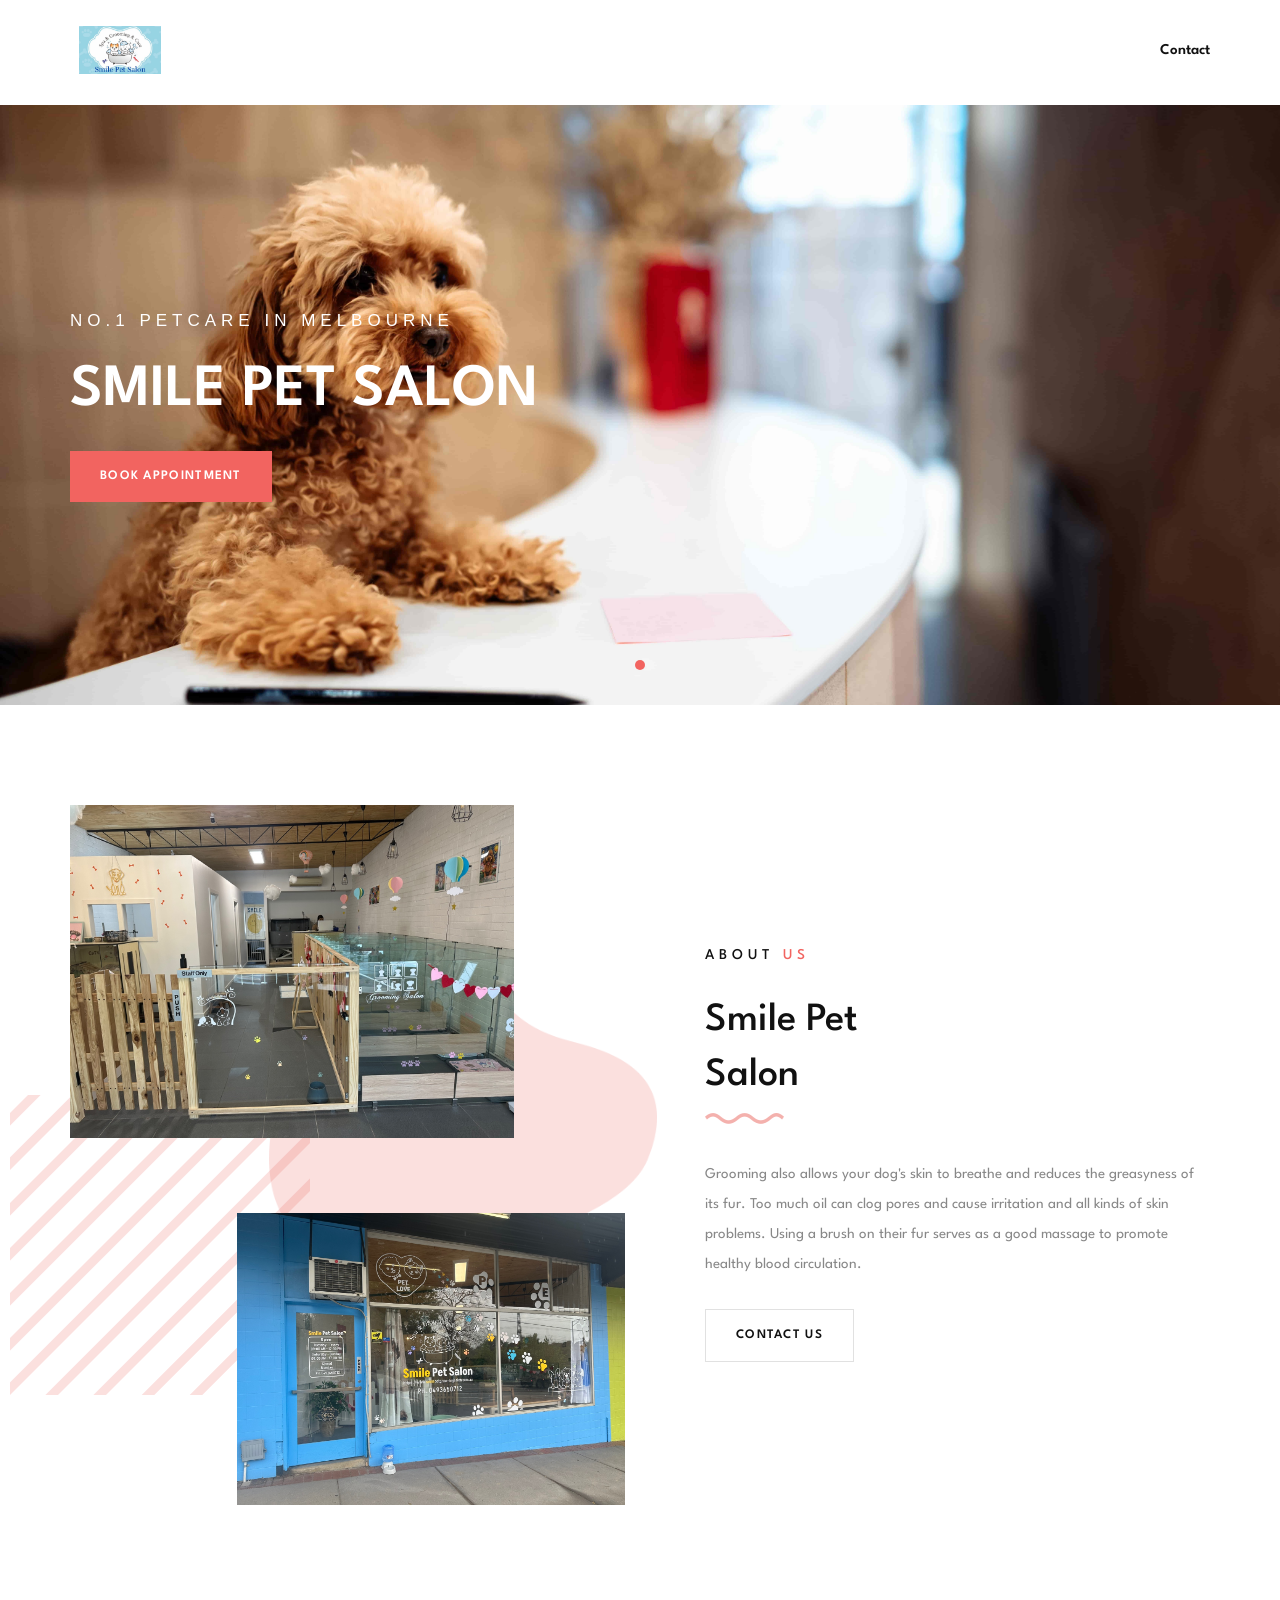
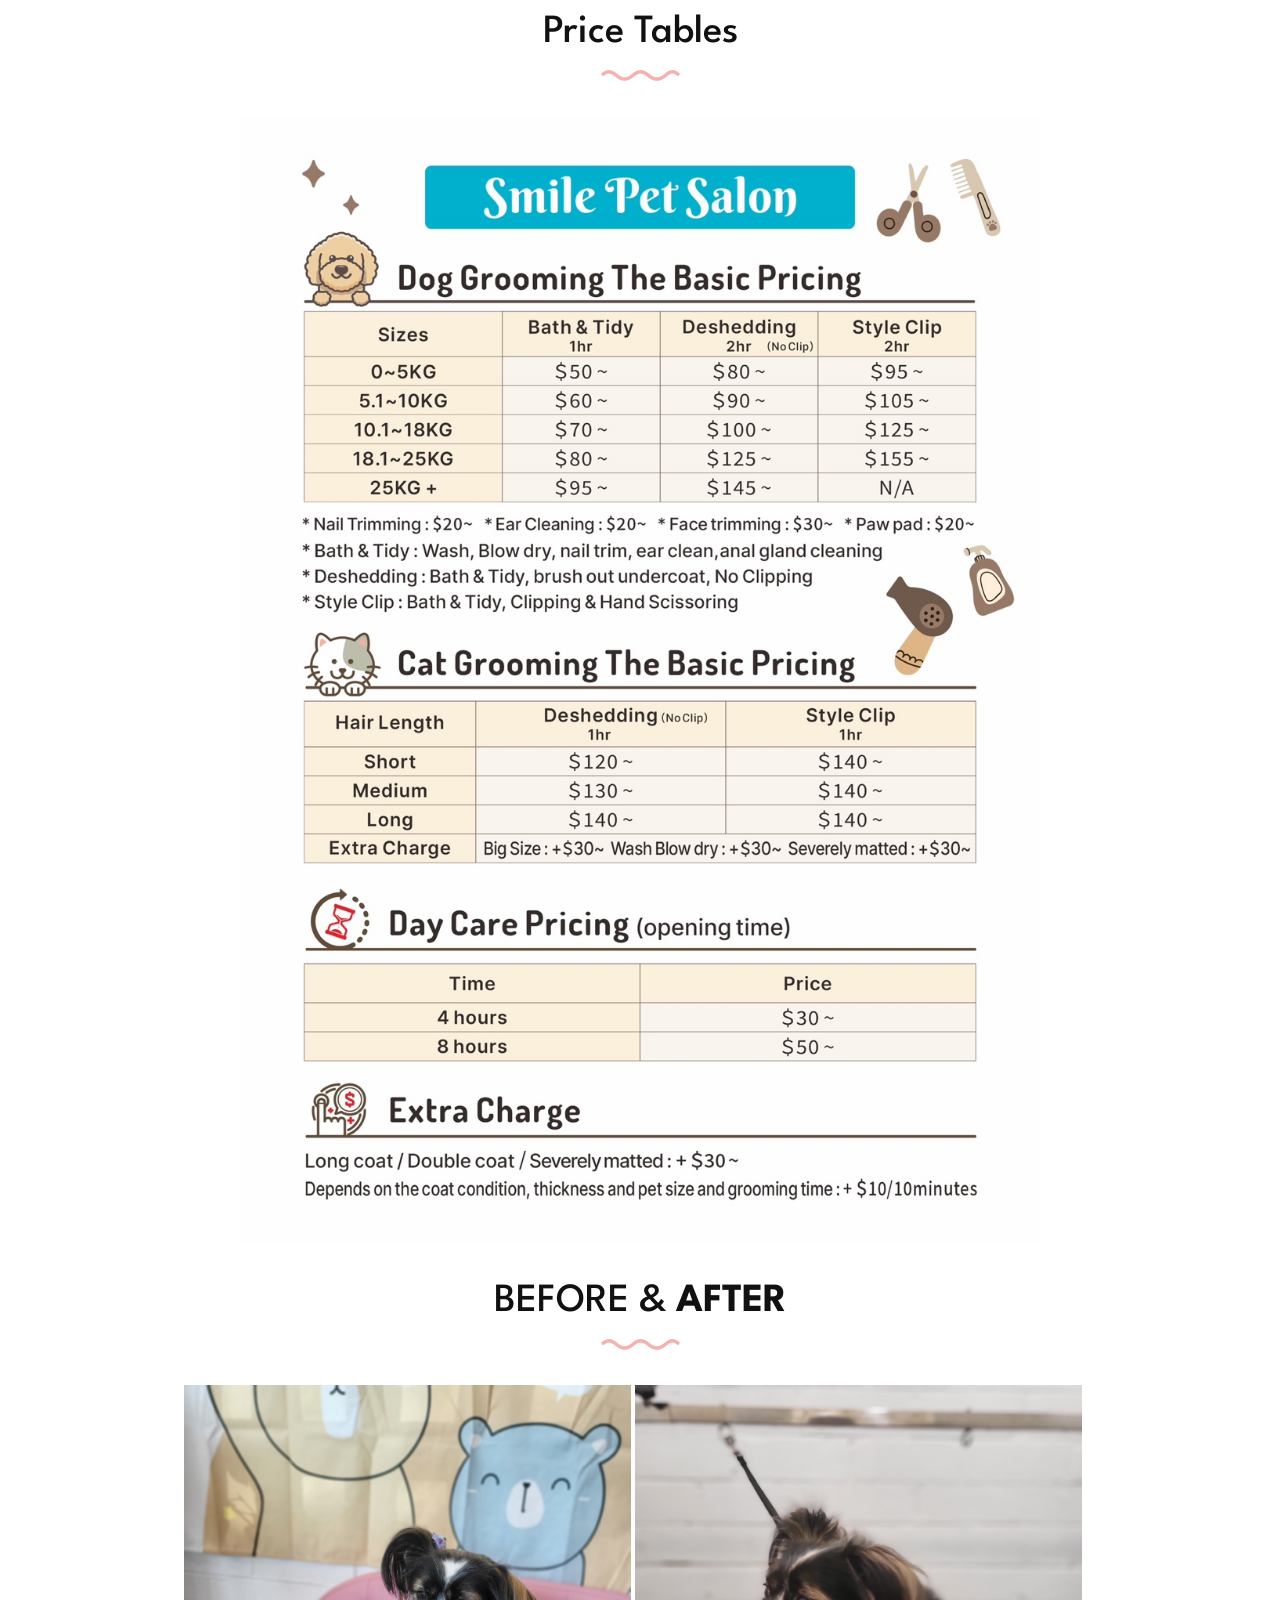
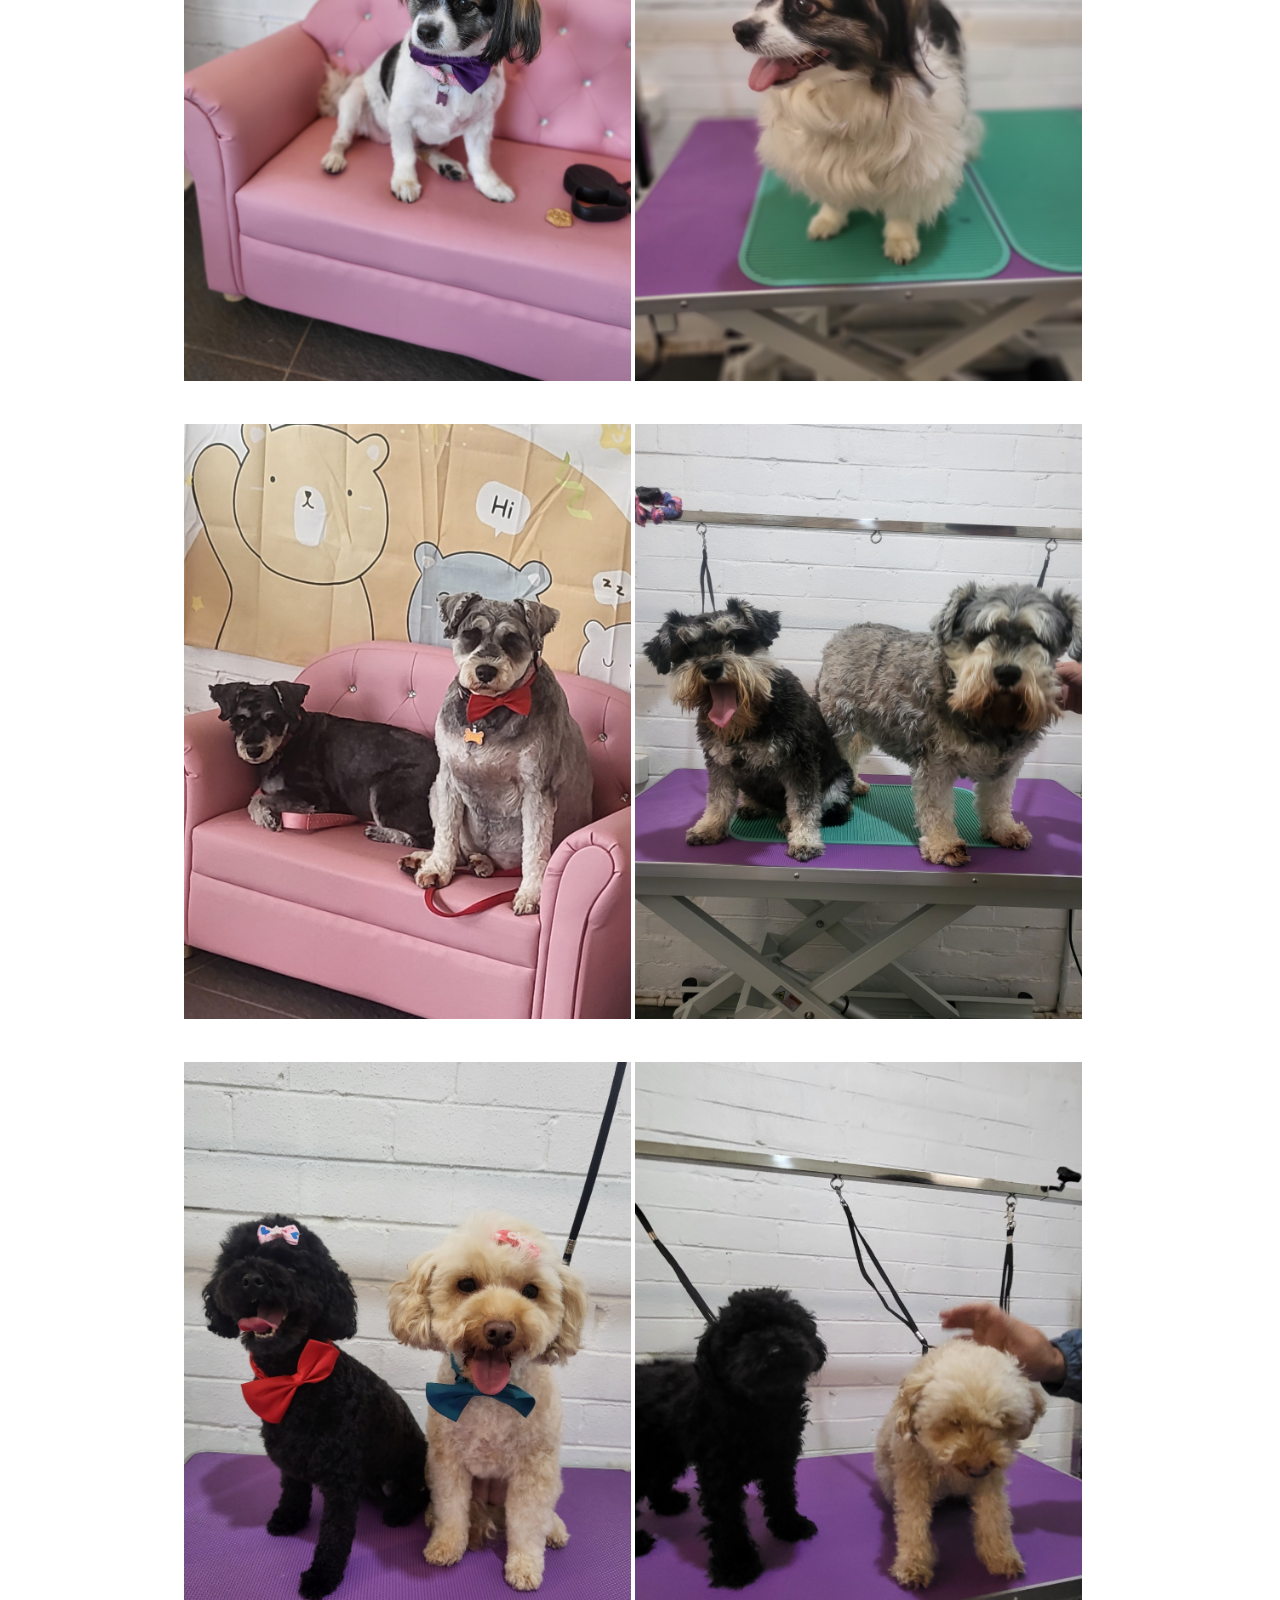
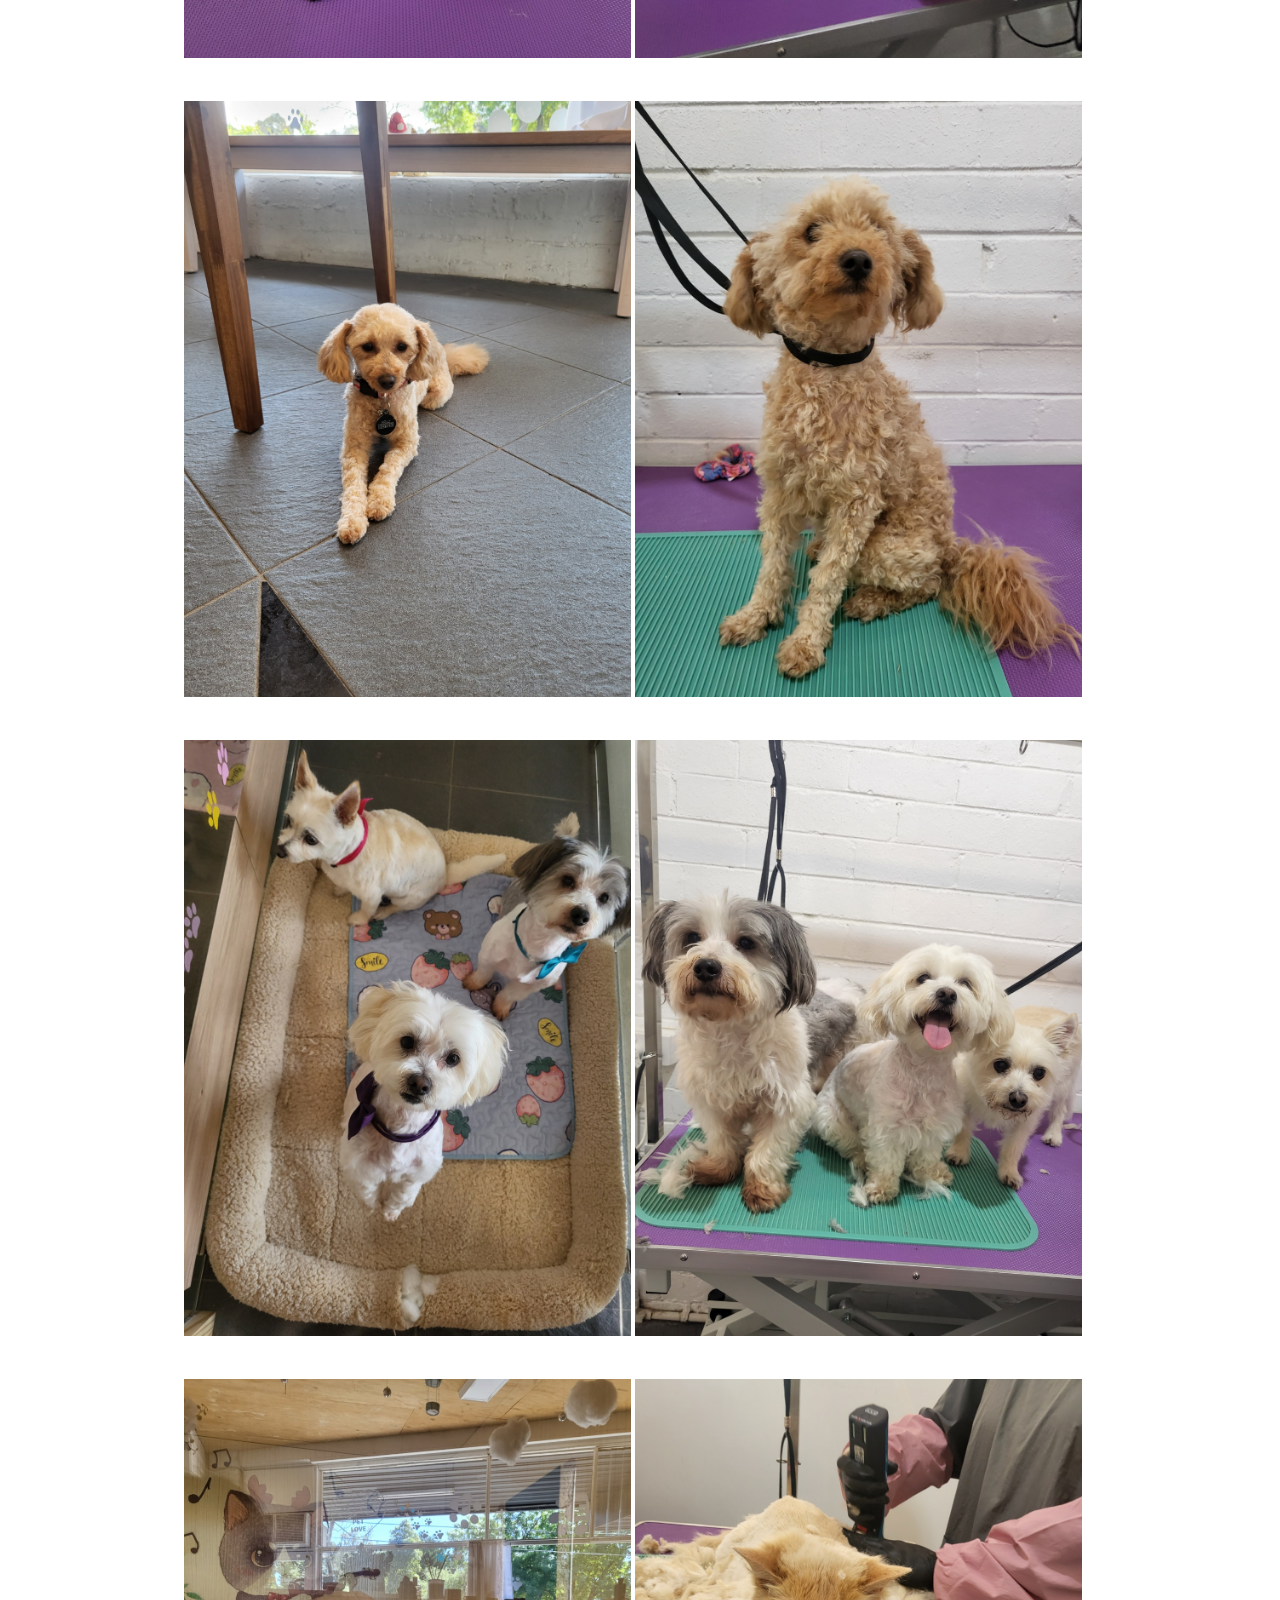
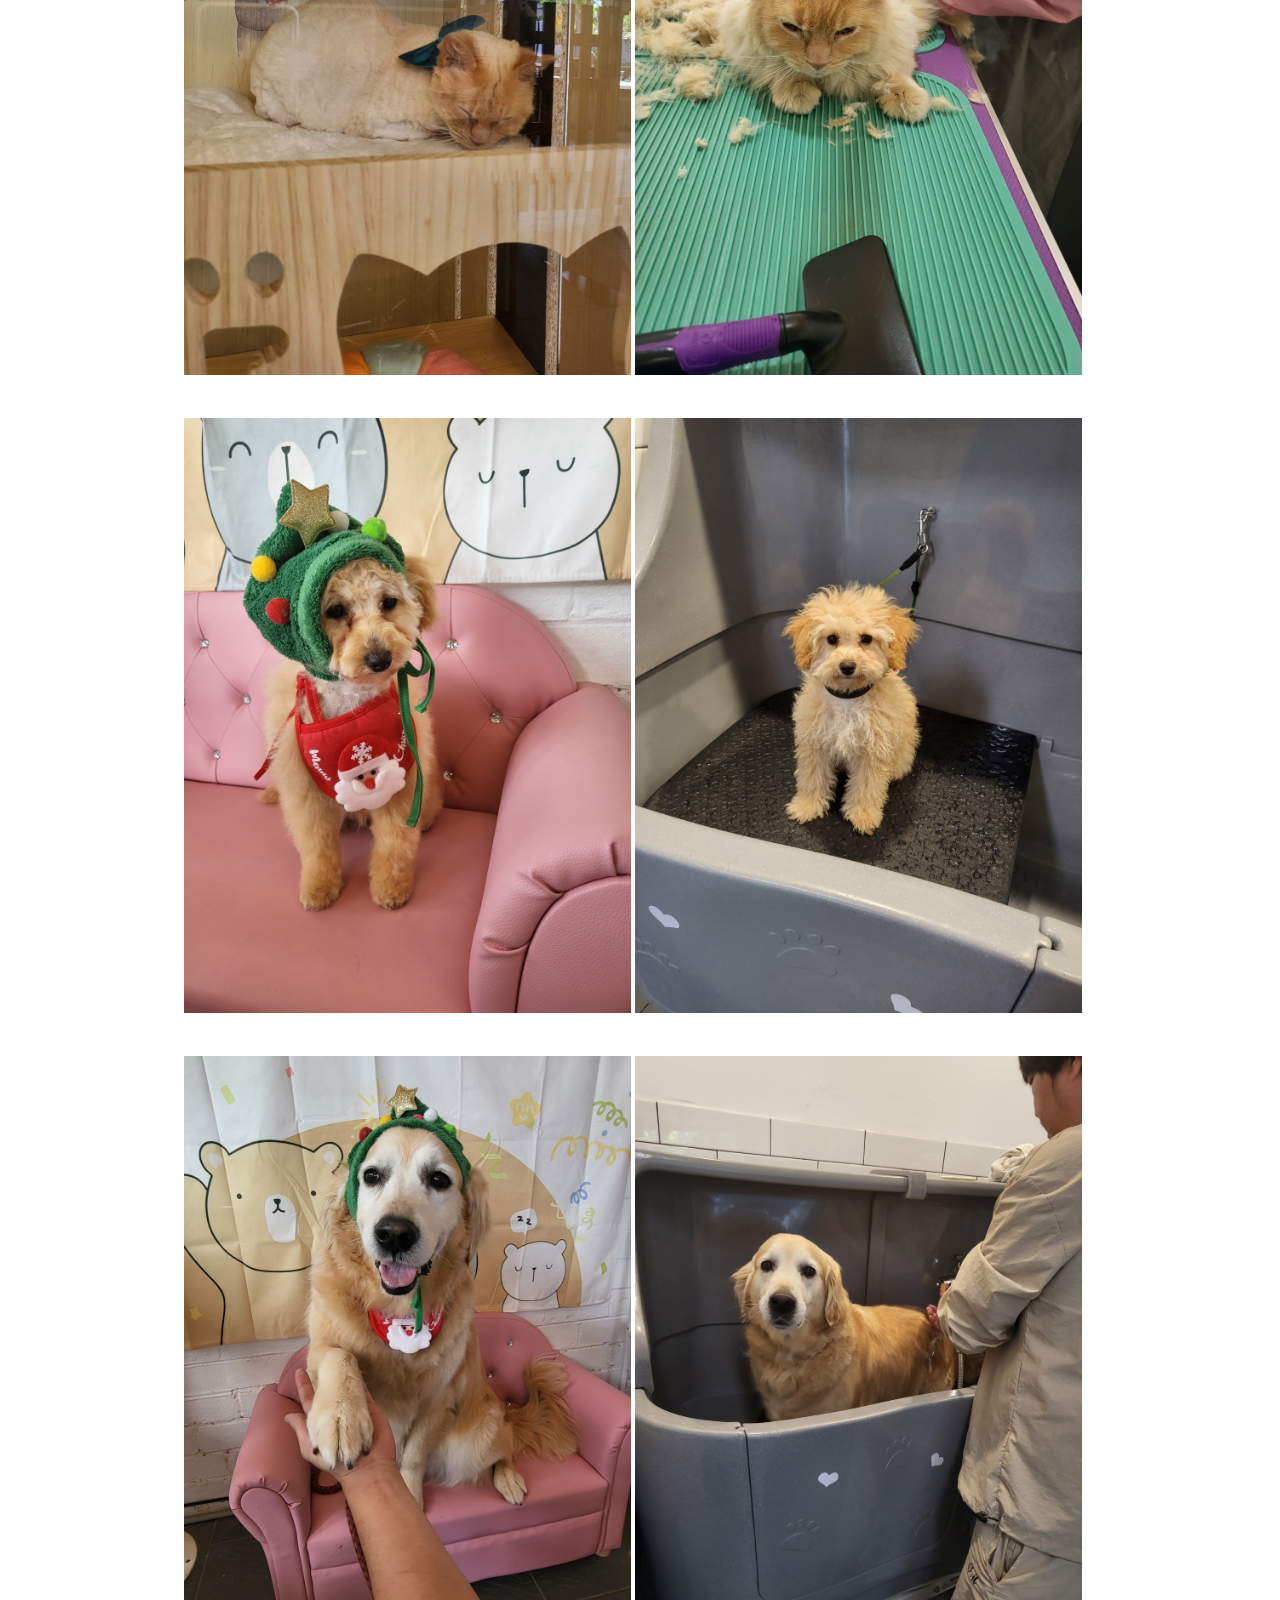
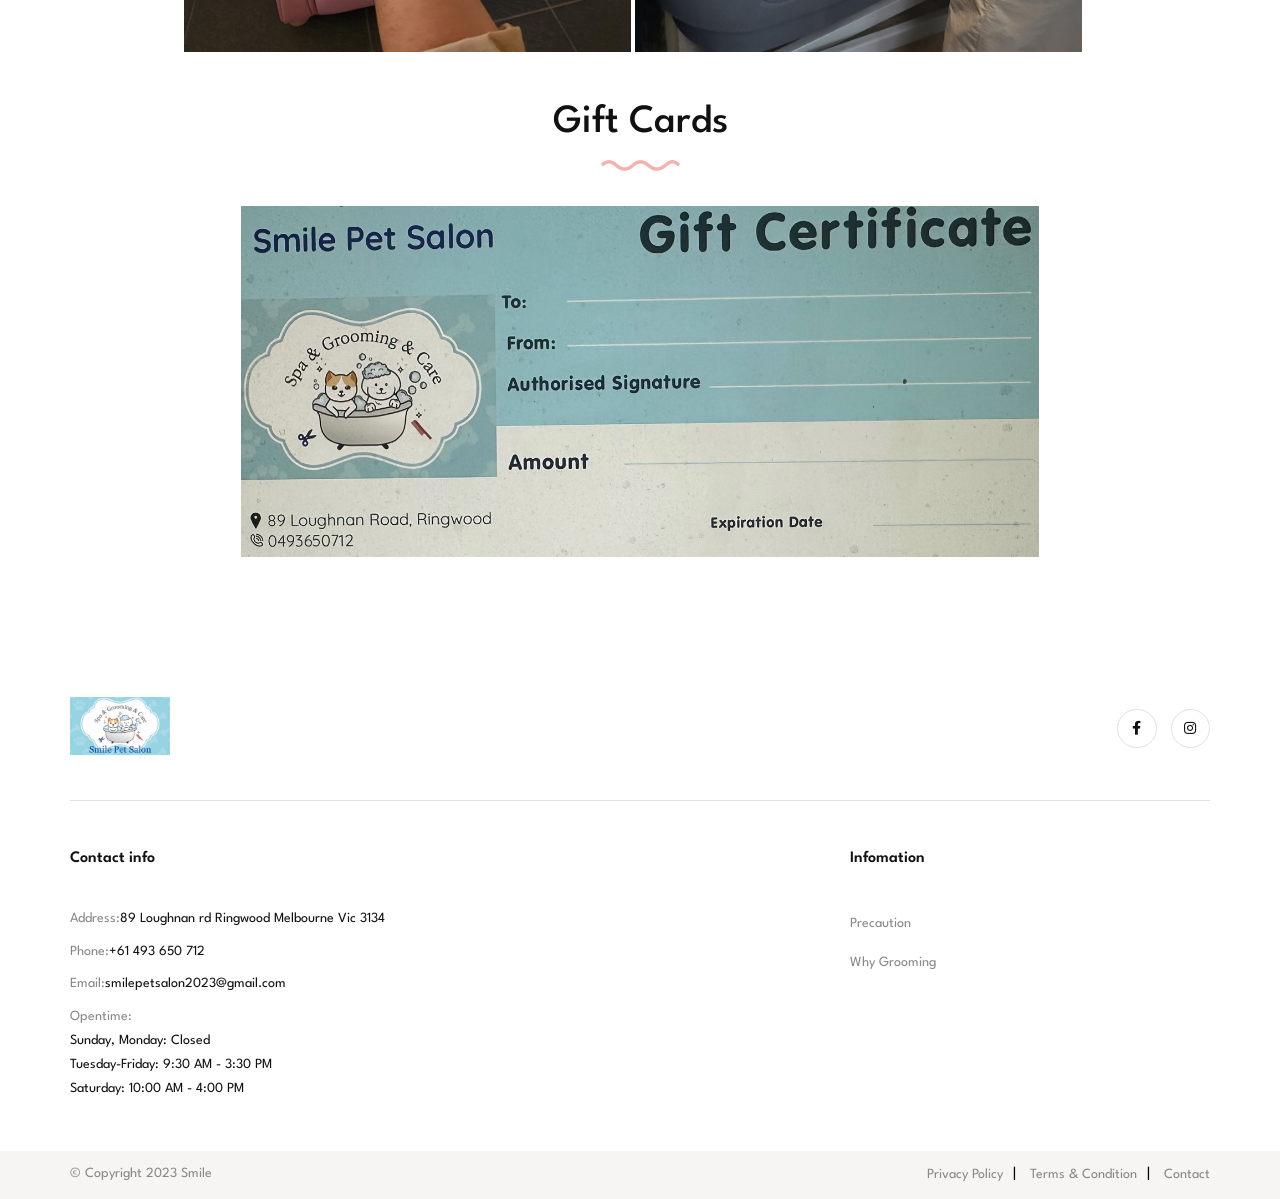
==== commit ad8761ca: "updatePriceTime" ====
--- a/index.html
+++ b/index.html
@@ -264,7 +264,7 @@
                   <p>Address:<span>89 Loughnan rd Ringwood Melbourne Vic 3134</span></p>
                   <p>Phone:<span>+61 493 650 712</span></p>
                   <p>Email:<span>smilepetsalon2023@gmail.com</span></p>
-                  <p>Opentime:<span><br>Monday: Closed <br> Tuesday-Friday: 9:00 AM - 5:30 PM <br> Saturday-Sunday: 9:00 AM - 5:00 PM</span></p>
+                  <p>Opentime:<span><br>Sunday, Monday: Closed <br> Tuesday-Friday: 9:30 AM - 3:30 PM <br> Saturday: 10:00 AM - 4:00 PM</span></p>
 
                 </div>
               </div>
